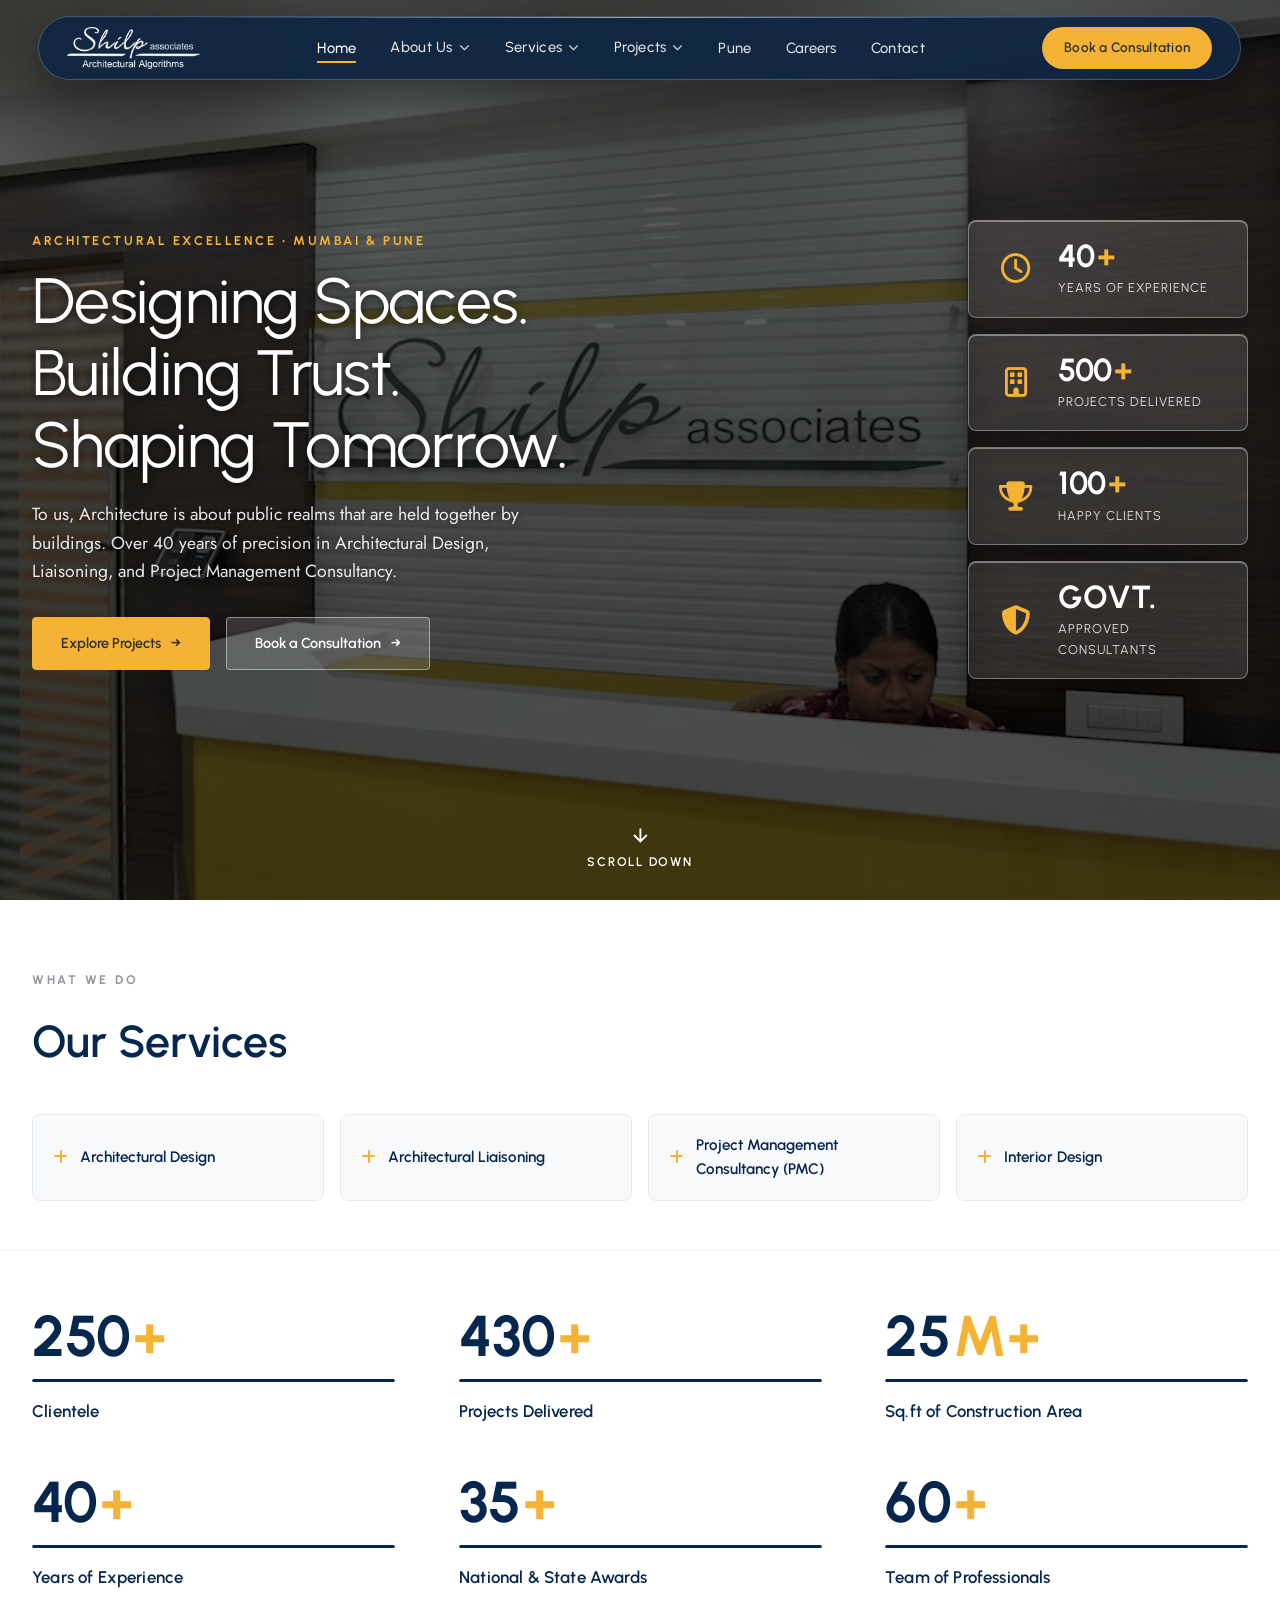
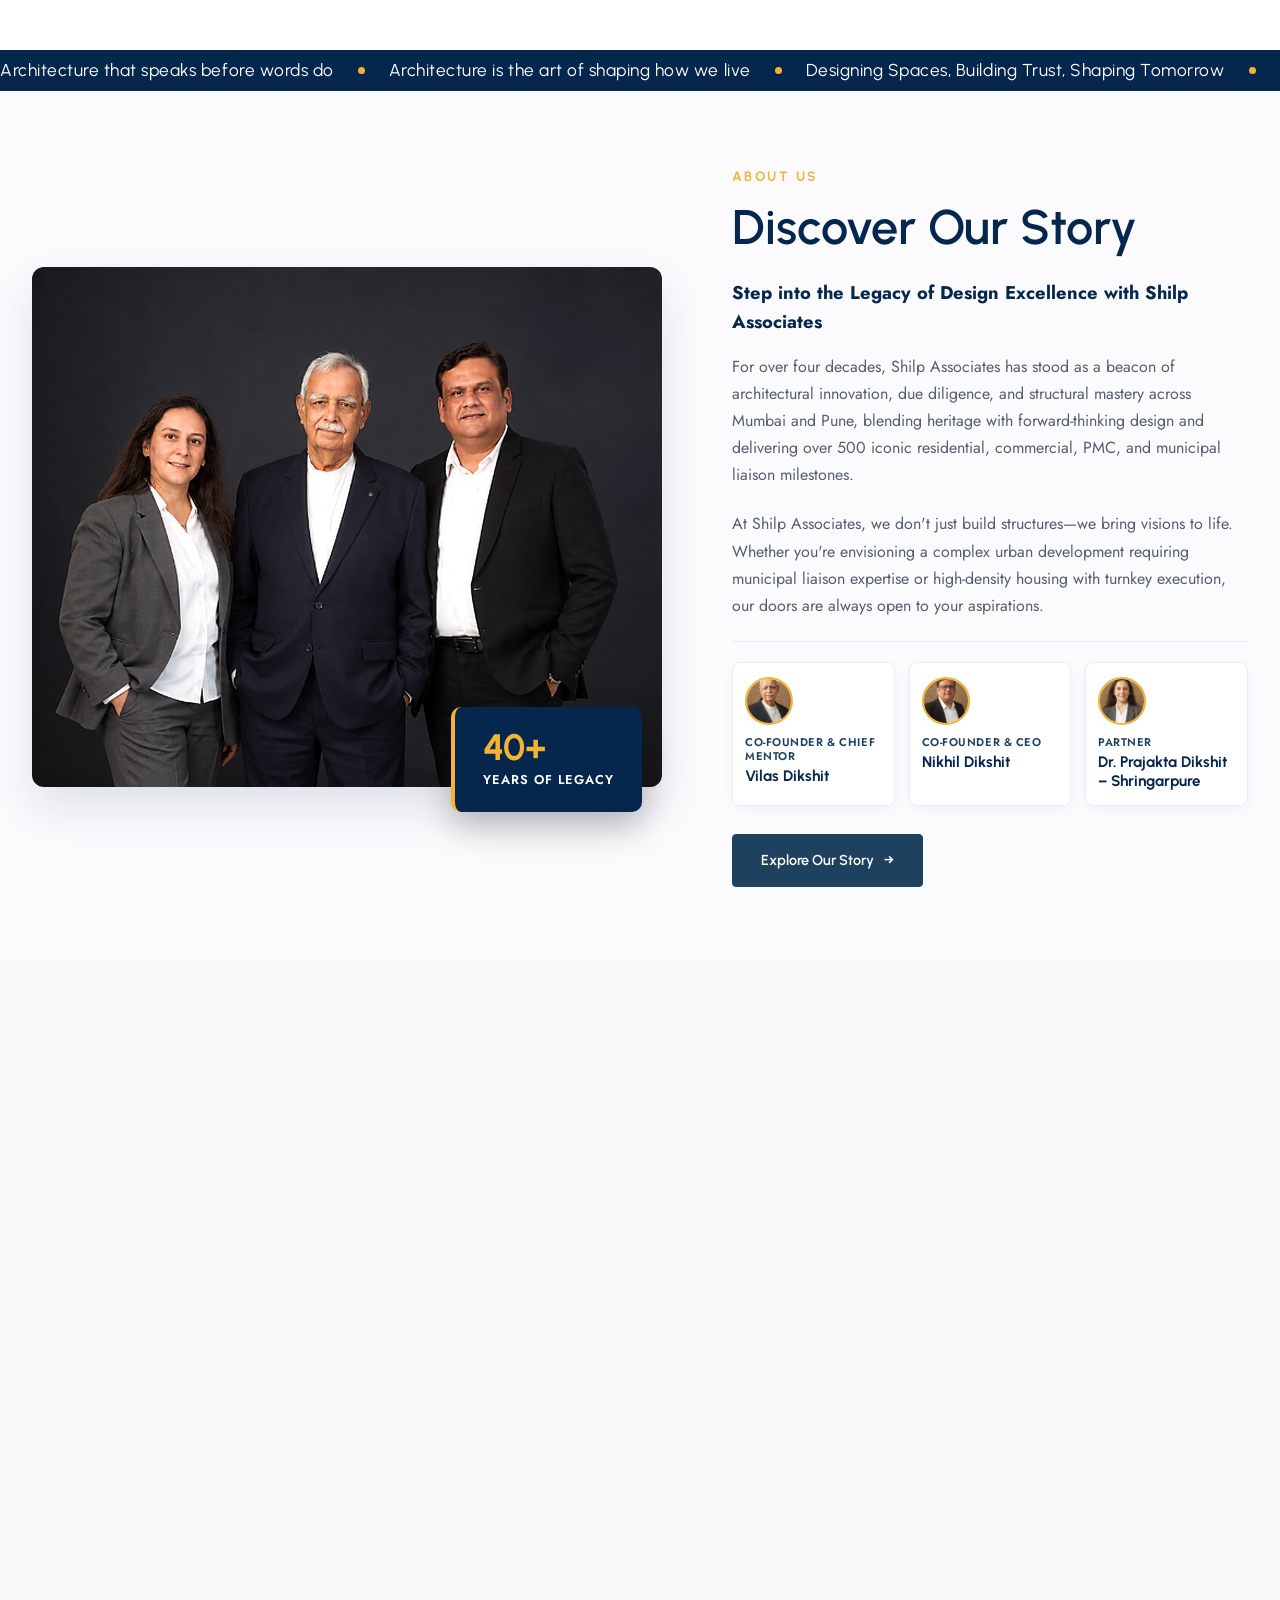
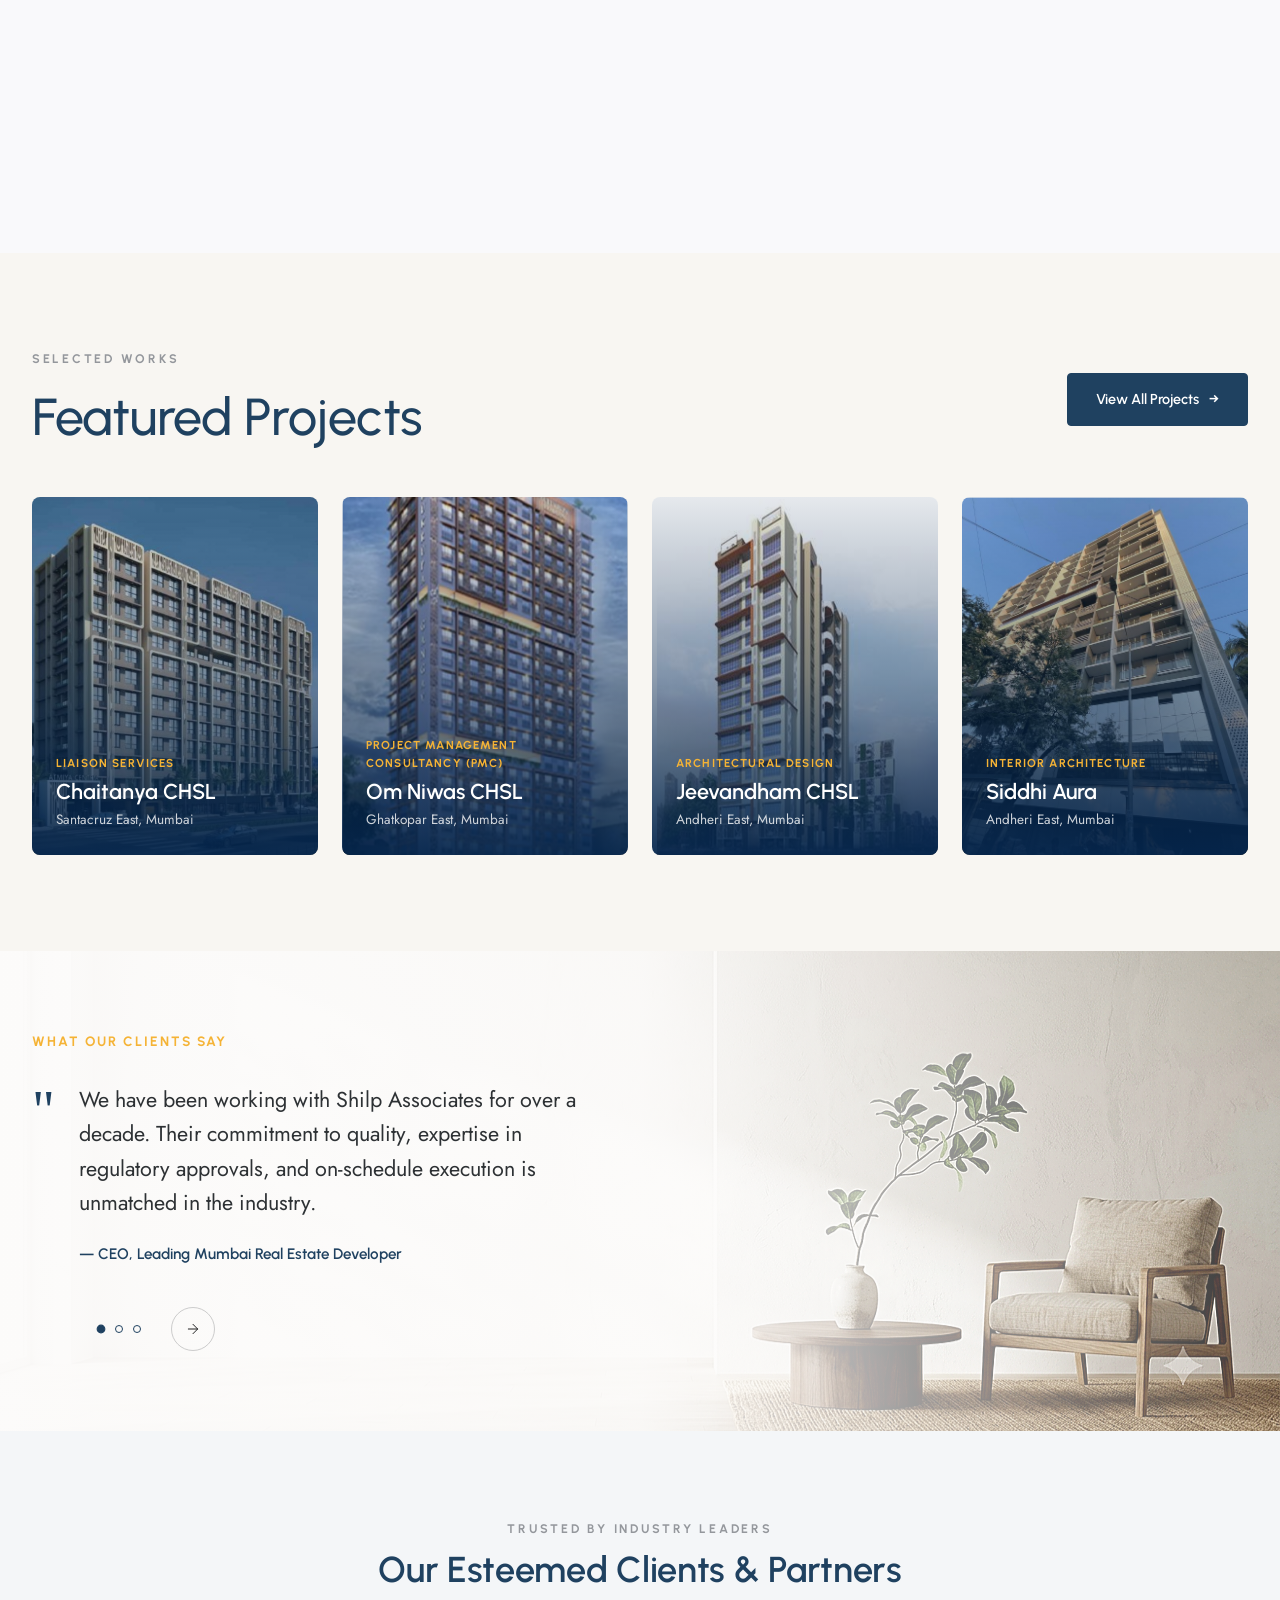
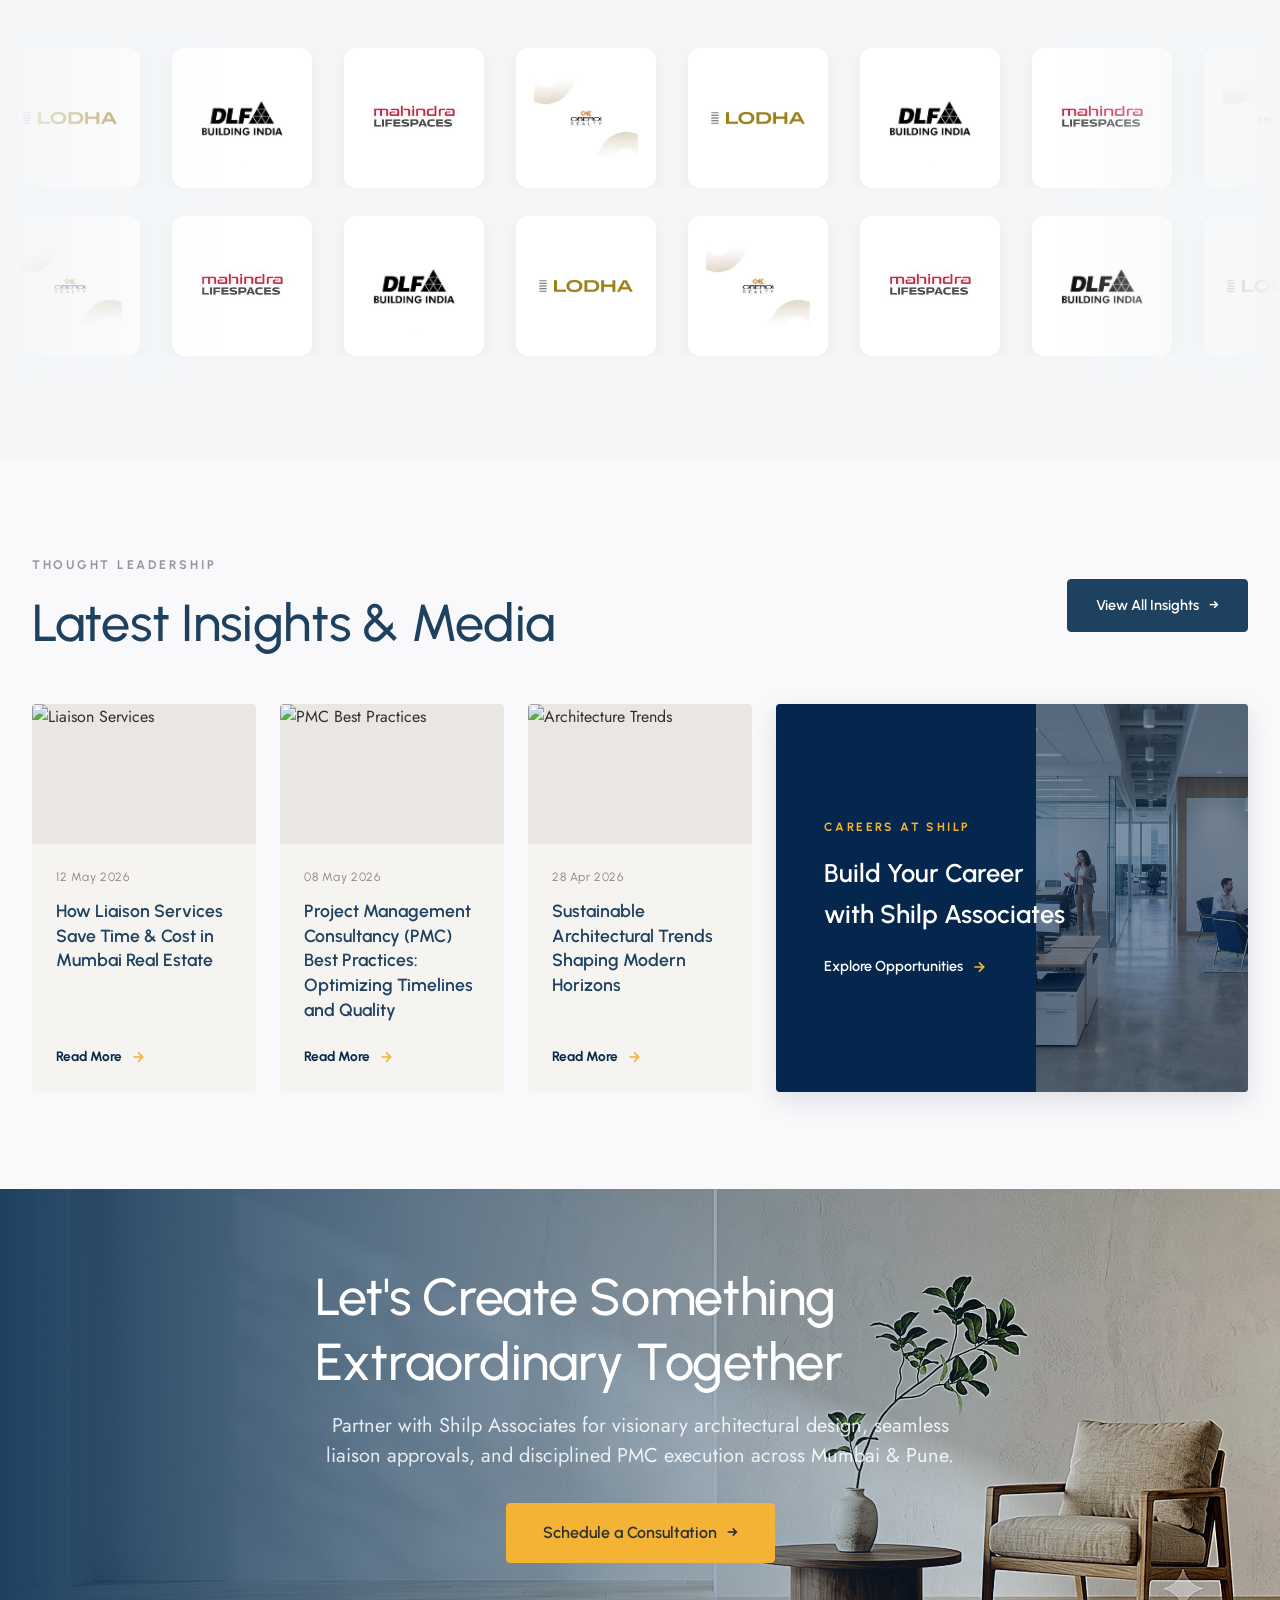
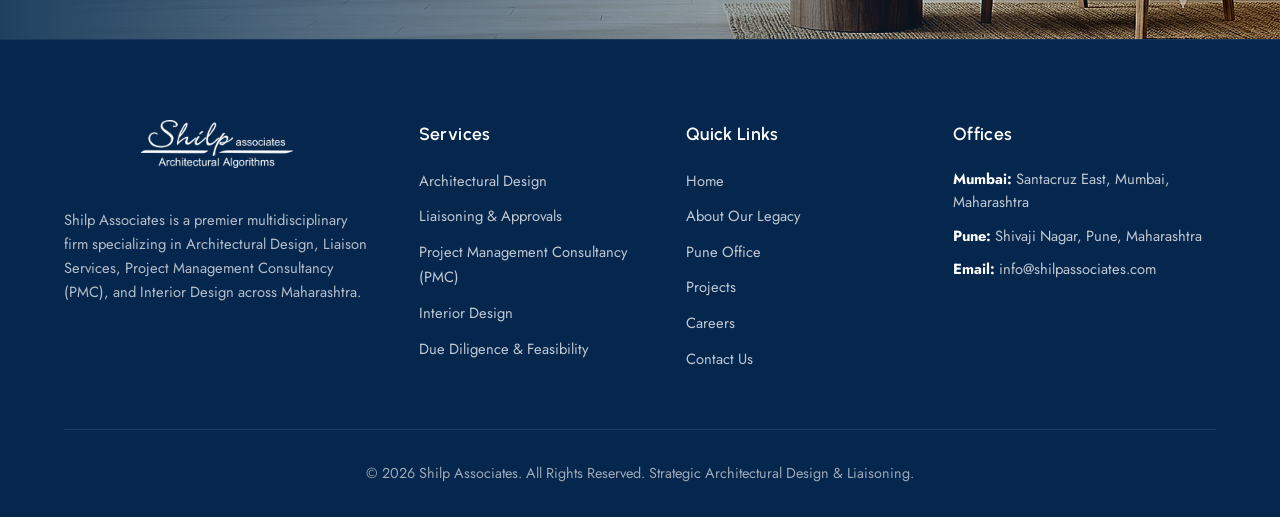
==== index.html @ 202c746b "fix: replace mismatched hero video poster with exact first-frame poster and optimize video to 3.9MB " ====
<!doctype html>
<html lang="en-US">
<head>
<meta charset="UTF-8">
<meta name="viewport" content="width=device-width, initial-scale=1, maximum-scale=5, viewport-fit=cover">
<title>Shilp Associates | Strategic Architectural Design, Liaisoning, PMC & Interior Design</title>
<meta name="description" content="Explore innovative architectural solutions at Shilp Associates. 40+ Years of Excellence in Architectural Design, Liaisoning, Project Management (PMC), and Interior Design across Mumbai & Pune.">
<link rel="preconnect" href="https://fonts.googleapis.com">
<link rel="preconnect" href="https://fonts.gstatic.com" crossorigin>
<link rel="stylesheet" href="https://fonts.googleapis.com/css2?family=Urbanist:ital,wght@0,300;0,400;0,500;0,600;0,700;0,800;1,400;1,600&family=Jost:ital,wght@0,300;0,400;0,500;0,600;0,700;1,400&family=Alex+Brush&family=Cormorant+Garamond:ital,wght@0,400;0,500;0,600;0,700;1,400;1,600&display=swap">
<link rel="stylesheet" href="https://cdnjs.cloudflare.com/ajax/libs/font-awesome/6.4.0/css/all.min.css">
<link rel="stylesheet" href="assets/styles.css">
<link rel="preload" as="image" href="assets/hero-video-poster.jpg" fetchpriority="high">
<link rel="preload" as="video" href="assets/hero-bg.mp4" type="video/mp4">
</head>
<body>

<!-- ============================== HEADER (DAISARIA STYLE) ============================== -->
<header class="site-header" id="masthead">
  <div class="wrap">
    <a href="index.html" class="site-logo" aria-label="Shilp Associates Home">
      <img src="assets/logo-shilp.png" alt="Shilp Associates">
    </a>
    <nav class="main-nav" aria-label="Main Navigation">
      <ul class="nav-list">
        <li><a href="index.html" class="active">Home</a></li>
        <li class="has-dropdown">
          <div class="nav-item-link-wrap">
            <a href="about.html" class="">About Us</a>
            <button class="dropdown-trigger-btn" aria-label="Toggle About Submenu"><i class="fa-solid fa-chevron-down nav-dropdown-icon"></i></button>
          </div>
          <ul class="dropdown-menu">
            <li><a href="about.html">Our 40+ Yr Legacy</a></li>
            <li><a href="about.html#team">Leadership &amp; Team</a></li>
            <li><a href="pune.html">Pune Regional Office</a></li>
          </ul>
        </li>
        <li class="has-dropdown">
          <div class="nav-item-link-wrap">
            <a href="architectural-design.html" class="">Services</a>
            <button class="dropdown-trigger-btn" aria-label="Toggle Services Submenu"><i class="fa-solid fa-chevron-down nav-dropdown-icon"></i></button>
          </div>
          <ul class="dropdown-menu">
            <li><a href="architectural-design.html">Architectural Design</a></li>
            <li><a href="liaison.html">Liaison Services</a></li>
            <li><a href="pmc.html">Project Management Consultancy (PMC)</a></li>
            <li><a href="interior-design.html">Interior Design</a></li>
          </ul>
        </li>
        <li class="has-dropdown">
          <div class="nav-item-link-wrap">
            <a href="portfolio.html" class="">Projects</a>
            <button class="dropdown-trigger-btn" aria-label="Toggle Projects Submenu"><i class="fa-solid fa-chevron-down nav-dropdown-icon"></i></button>
          </div>
          <ul class="dropdown-menu">
            <li><a href="portfolio.html">All Projects</a></li>
            <li><a href="portfolio.html?filter=architectural">Architectural Projects</a></li>
            <li><a href="portfolio.html?filter=liaison">Liaison Approvals</a></li>
            <li><a href="portfolio.html?filter=interior">Interior Projects</a></li>
            <li><a href="portfolio.html?filter=pmc">Project Management (PMC) Redevelopment</a></li>
            <li><a href="portfolio.html?filter=mhada">MHADA (Housing Authority) Projects</a></li>
          </ul>
        </li>
        <li><a href="pune.html" class="">Pune</a></li>
        <li><a href="careers.html" class="">Careers</a></li>
        <li><a href="contact.html" class="">Contact</a></li>
      </ul>
    </nav>
    <div class="header-right-actions">
      <a href="contact.html" class="header-cta">Book a Consultation</a>
      <button class="nav-toggle" aria-label="Toggle Navigation"><span></span><span></span><span></span></button>
    </div>
  </div>
</header>

<!-- ============================== HERO (ARCHITECTURAL STATEMENTS) ============================== -->
<section class="hero" id="hero">
  <!-- Autoplay Video Background -->
  <div class="hero-video-bg">
    <video autoplay loop muted playsinline preload="auto" poster="assets/hero-video-poster.jpg" id="heroVideo" class="hero-video-element">
      <source src="assets/hero-bg.mp4" type="video/mp4">
      Your browser does not support the video tag.
    </video>
    <div class="hero-video-overlay"></div>
  </div>

  <div class="wrap hero-wrap-content">
    <div class="hero-copy reveal">
      <div class="hero-subtag">ARCHITECTURAL EXCELLENCE • MUMBAI &amp; PUNE</div>
      <h1 class="h1 hero-main-title">
        Designing Spaces.<br>
        Building Trust.<br>
        Shaping Tomorrow.
      </h1>
      <p class="body-text hero-body-desc">
        To us, Architecture is about public realms that are held together by buildings. Over 40 years of precision in Architectural Design, Liaisoning, and Project Management Consultancy.
      </p>
      <div class="button-con">
        <a href="#projects" class="btn btn-primary">Explore Projects <span class="btn-arrow">→</span></a>
        <a href="contact.html" class="btn btn-secondary">Book a Consultation <span class="btn-arrow">→</span></a>
      </div>
    </div>

    <!-- Floating Glass Badges -->
    <div class="metrics-container reveal">
      <div class="metric-card">
        <div class="icon-wrapper"><i class="fa-regular fa-clock"></i></div>
        <div class="text-wrapper">
          <h3 class="counter-number" data-target="40">0</h3>
          <p class="counter-label">Years of Experience</p>
        </div>
      </div>
      <div class="metric-card">
        <div class="icon-wrapper"><i class="fa-regular fa-building"></i></div>
        <div class="text-wrapper">
          <h3 class="counter-number" data-target="500">0</h3>
          <p class="counter-label">Projects Delivered</p>
        </div>
      </div>
      <div class="metric-card">
        <div class="icon-wrapper"><i class="fa-solid fa-trophy"></i></div>
        <div class="text-wrapper">
          <h3 class="counter-number" data-target="100">0</h3>
          <p class="counter-label">Happy Clients</p>
        </div>
      </div>
      <div class="metric-card">
        <div class="icon-wrapper"><i class="fa-solid fa-shield-halved"></i></div>
        <div class="text-wrapper">
          <span class="static-prefix">GOVT.</span>
          <p class="counter-label">Approved Consultants</p>
        </div>
      </div>
    </div>
  </div>

  <!-- Scroll Down Button -->
  <a href="#services" class="bdt-scroll-down-btn" aria-label="Scroll to Services">
    <svg class="bdt-scroll-down-icon" viewBox="0 0 24 24" fill="none" stroke="currentColor" stroke-width="2">
      <path d="M12 5v14M19 12l-7 7-7-7"/>
    </svg>
    <span>Scroll Down</span>
  </a>
</section>

<!-- ============================== SERVICES QUICK STRIP (DAISARIA STYLE) ============================== -->
<section class="services-quick-strip" id="services">
  <div class="wrap">
    <div class="services-strip-header reveal">
      <div>
        <span class="section-tag-gold">WHAT WE DO</span>
        <h2 class="services-strip-title">Our Services</h2>
      </div>
    </div>
    <div class="services-quick-grid reveal-up">
      <a href="architectural-design.html" class="service-quick-item">
        <span class="plus-icon"><i class="fa-solid fa-plus"></i></span>
        <span class="service-name">Architectural Design</span>
      </a>
      <a href="liaison.html" class="service-quick-item">
        <span class="plus-icon"><i class="fa-solid fa-plus"></i></span>
        <span class="service-name">Architectural Liaisoning</span>
      </a>
      <a href="pmc.html" class="service-quick-item">
        <span class="plus-icon"><i class="fa-solid fa-plus"></i></span>
        <span class="service-name">Project Management Consultancy (PMC)</span>
      </a>
      <a href="interior-design.html" class="service-quick-item">
        <span class="plus-icon"><i class="fa-solid fa-plus"></i></span>
        <span class="service-name">Interior Design</span>
      </a>
    </div>
  </div>
</section>

<!-- ============================== 6-COUNTER STATISTICS GRID (DAISARIA STYLE) ============================== -->
<section class="stats-section-daisaria">
  <div class="wrap">
    <div class="stats-grid-6">
      <div class="stat-box-daisaria reveal">
        <div class="stat-box-num"><span class="counter-number" data-target="250">0</span><span class="plus">+</span></div>
        <div class="stat-box-line"></div>
        <div class="stat-box-label">Clientele</div>
      </div>
      <div class="stat-box-daisaria reveal">
        <div class="stat-box-num"><span class="counter-number" data-target="500">0</span><span class="plus">+</span></div>
        <div class="stat-box-line"></div>
        <div class="stat-box-label">Projects Delivered</div>
      </div>
      <div class="stat-box-daisaria reveal">
        <div class="stat-box-num"><span class="counter-number" data-target="25">0</span><span class="plus">M+</span></div>
        <div class="stat-box-line"></div>
        <div class="stat-box-label">Sq.ft of Construction Area</div>
      </div>
      <div class="stat-box-daisaria reveal">
        <div class="stat-box-num"><span class="counter-number" data-target="40">0</span><span class="plus">+</span></div>
        <div class="stat-box-line"></div>
        <div class="stat-box-label">Years of Experience</div>
      </div>
      <div class="stat-box-daisaria reveal">
        <div class="stat-box-num"><span class="counter-number" data-target="35">0</span><span class="plus">+</span></div>
        <div class="stat-box-line"></div>
        <div class="stat-box-label">National &amp; State Awards</div>
      </div>
      <div class="stat-box-daisaria reveal">
        <div class="stat-box-num"><span class="counter-number" data-target="60">0</span><span class="plus">+</span></div>
        <div class="stat-box-line"></div>
        <div class="stat-box-label">Team of Professionals</div>
      </div>
    </div>
  </div>
</section>

<!-- ============================== INFINITE ARCHITECTURAL MARQUEE TICKER ============================== -->
<div class="marquee-strip-daisaria">
  <div class="marquee-track-daisaria">
    <div class="marquee-item-daisaria">
      <span>Architecture that speaks before words do</span>
      <span class="marquee-dot"></span>
      <span>Architecture is the art of shaping how we live</span>
      <span class="marquee-dot"></span>
      <span>Designing Spaces, Building Trust, Shaping Tomorrow</span>
      <span class="marquee-dot"></span>
      <span>40+ Years of Mumbai &amp; Pune Skyline Leadership</span>
      <span class="marquee-dot"></span>
    </div>
    <!-- Duplicate for seamless 100% infinite loop -->
    <div class="marquee-item-daisaria">
      <span>Architecture that speaks before words do</span>
      <span class="marquee-dot"></span>
      <span>Architecture is the art of shaping how we live</span>
      <span class="marquee-dot"></span>
      <span>Designing Spaces, Building Trust, Shaping Tomorrow</span>
      <span class="marquee-dot"></span>
      <span>40+ Years of Mumbai &amp; Pune Skyline Leadership</span>
      <span class="marquee-dot"></span>
    </div>
  </div>
</div>

<!-- ============================== DISCOVER OUR STORY (ABOUT US) ============================== -->
<section class="story-daisaria-section" id="about">
  <div class="wrap">
    <div class="story-daisaria-grid">
      <!-- Left: Stacked Architectural Image -->
      <div class="story-images-stack reveal-left">
        <img src="assets/leadership-portrait.png?v=2" alt="Shilp Associates Leadership — Founders and Partners" class="story-main-img" width="1160" height="1152">
        <div class="story-badge-floating">
          <div class="story-badge-years">40+</div>
          <div class="story-badge-text">Years of Legacy</div>
        </div>
      </div>

      <!-- Right: Story Narrative -->
      <div class="story-content-side reveal-right">
        <span class="story-tag-top">ABOUT US</span>
        <h2 class="story-title-main">Discover Our Story</h2>
        <p class="story-lead-p">
          <strong>Step into the Legacy of Design Excellence with Shilp Associates</strong>
        </p>
        <p class="story-body-p">
          For over four decades, Shilp Associates has stood as a beacon of architectural innovation, due diligence, and structural mastery across Mumbai and Pune, blending heritage with forward-thinking design and delivering over 500 iconic residential, commercial, PMC, and municipal liaison milestones.
        </p>
        <p class="story-body-p">
          At Shilp Associates, we don't just build structures—we bring visions to life. Whether you're envisioning a complex urban development requiring municipal liaison expertise or high-density housing with turnkey execution, our doors are always open to your aspirations.
        </p>
        
        <!-- Leadership Team Preview -->
        <div class="story-leaders-row">
          <a href="about.html#founders" class="story-leader-pill" title="Learn more about Vilas Dikshit">
            <img src="assets/founder-vilas.png" alt="Vilas Dikshit" class="story-leader-thumb" width="48" height="48">
            <div class="story-leader-info">
              <span class="story-leader-role">Co-founder &amp; Chief Mentor</span>
              <h4 class="story-leader-name">Vilas Dikshit</h4>
            </div>
          </a>
          <a href="about.html#founders" class="story-leader-pill" title="Learn more about Nikhil Dikshit">
            <img src="assets/founder-nikhil.png" alt="Nikhil Dikshit" class="story-leader-thumb" width="48" height="48">
            <div class="story-leader-info">
              <span class="story-leader-role">Co-founder &amp; CEO</span>
              <h4 class="story-leader-name">Nikhil Dikshit</h4>
            </div>
          </a>
          <a href="about.html#founders" class="story-leader-pill" title="Learn more about Dr. Prajakta Dikshit – Shringarpure">
            <img src="assets/founder-prajakta.png" alt="Dr. Prajakta Dikshit – Shringarpure" class="story-leader-thumb" width="48" height="48">
            <div class="story-leader-info">
              <span class="story-leader-role">Partner</span>
              <h4 class="story-leader-name">Dr. Prajakta Dikshit – Shringarpure</h4>
            </div>
          </a>
        </div>

        <div>
          <a href="about.html" class="btn btn-primary btn-blue">Explore Our Story <span class="btn-arrow">→</span></a>
        </div>
      </div>
    </div>
  </div>
</section>

<!-- ============================== EXPERTISE DETAILED CARDS ============================== -->
<section class="expertise-section">
  <div class="wrap">
    <header class="section-header reveal">
      <span class="section-subtitle">What We Do</span>
      <h2 class="section-title">Our Core Competencies</h2>
    </header>
    <div class="expertise-grid">

      <article class="expertise-card reveal" id="liaison">
        <div class="card-image-wrapper"><img class="card-image" src="assets/expertise-liaison.jpg" alt="Liaison Services"></div>
        <div class="card-icon-container"><i class="fa-solid fa-file-signature"></i></div>
        <div class="card-body">
          <h3 class="card-title">Liaison Services</h3>
          <ul class="card-features">
            <li>Seamless BMC (Brihanmumbai Municipal Corporation) &amp; PMC (Pune Municipal Corporation) approvals.</li>
            <li>Due diligence &amp; regulatory clearances.</li>
            <li>Fast-track municipal compliance.</li>
          </ul>
          <a href="liaison.html" class="card-link">Explore <span class="btn-arrow">→</span></a>
        </div>
      </article>

      <article class="expertise-card reveal" id="pmc">
        <div class="card-image-wrapper"><img class="card-image" src="assets/expertise-pmc.jpeg" alt="PMC Construction site"></div>
        <div class="card-icon-container"><i class="fa-solid fa-clipboard-check"></i></div>
        <div class="card-body">
          <h3 class="card-title">Project Management Consultancy (PMC)</h3>
          <ul class="card-features">
            <li>End-to-end site supervision.</li>
            <li>Strict cost control &amp; budgeting.</li>
            <li>On-schedule quality delivery.</li>
          </ul>
          <a href="pmc.html" class="card-link">Explore <span class="btn-arrow">→</span></a>
        </div>
      </article>

      <article class="expertise-card reveal" id="architectural-design">
        <div class="card-image-wrapper"><img class="card-image" src="assets/expertise-architectural.jpg" alt="Modern Architecture Structural Design"></div>
        <div class="card-icon-container"><i class="fa-solid fa-compass-drafting"></i></div>
        <div class="card-body">
          <h3 class="card-title">Architectural Design</h3>
          <ul class="card-features">
            <li>Conceptual planning &amp; blueprints.</li>
            <li>Functional urban space optimization.</li>
            <li>Contemporary facade &amp; massing.</li>
          </ul>
          <a href="architectural-design.html" class="card-link">Explore <span class="btn-arrow">→</span></a>
        </div>
      </article>

      <article class="expertise-card reveal" id="interior-design">
        <div class="card-image-wrapper"><img class="card-image" src="assets/expertise-interior.png" alt="Luxury Minimalist Living Room Interior"></div>
        <div class="card-icon-container"><i class="fa-solid fa-couch"></i></div>
        <div class="card-body">
          <h3 class="card-title">Interior Design</h3>
          <ul class="card-features">
            <li>Bespoke luxury residential interiors.</li>
            <li>Modern commercial workspace layouts.</li>
            <li>Turnkey material &amp; lighting curated.</li>
          </ul>
          <a href="interior-design.html" class="card-link">Explore <span class="btn-arrow">→</span></a>
        </div>
      </article>

    </div>
  </div>
</section>

<!-- ============================== FEATURED PROJECTS (DAISARIA HOVER SHOWCASE) ============================== -->
<section class="featured-projects-section" id="projects">
  <div class="wrap">
    <div class="section-flex-header reveal">
      <div>
        <span class="section-tag-gold">SELECTED WORKS</span>
        <h2 class="h2">Featured Projects</h2>
      </div>
      <a href="portfolio.html" class="btn btn-primary btn-blue">View All Projects <span class="btn-arrow">→</span></a>
    </div>
    
    <div class="projects-grid-daisaria reveal-up">

      <div class="building-box lightbox-trigger" data-lightbox="assets/project-chaitanya-chsl.png">
        <img class="building-img" src="assets/project-chaitanya-chsl.png" alt="Chaitanya CHSL">
        <div class="building-overlay">
          <span class="building-tag">Liaison Services</span>
          <h3 class="building-title">Chaitanya CHSL</h3>
          <p class="building-location">Santacruz East, Mumbai</p>
        </div>
      </div>

      <div class="building-box lightbox-trigger" data-lightbox="assets/project-om-niwas-chsl.png">
        <img class="building-img" src="assets/project-om-niwas-chsl.png" alt="Om Niwas CHSL">
        <div class="building-overlay">
          <span class="building-tag">Project Management Consultancy (PMC)</span>
          <h3 class="building-title">Om Niwas CHSL</h3>
          <p class="building-location">Ghatkopar East, Mumbai</p>
        </div>
      </div>

      <div class="building-box lightbox-trigger" data-lightbox="assets/project-jeevandham-chsl.png">
        <img class="building-img" src="assets/project-jeevandham-chsl.png" alt="Jeevandham CHSL">
        <div class="building-overlay">
          <span class="building-tag">Architectural Design</span>
          <h3 class="building-title">Jeevandham CHSL</h3>
          <p class="building-location">Andheri East, Mumbai</p>
        </div>
      </div>

      <div class="building-box lightbox-trigger" data-lightbox="assets/project-siddhi-aura.png">
        <img class="building-img" src="assets/project-siddhi-aura.png" alt="Siddhi Aura">
        <div class="building-overlay">
          <span class="building-tag">Interior Architecture</span>
          <h3 class="building-title">Siddhi Aura</h3>
          <p class="building-location">Andheri East, Mumbai</p>
        </div>
      </div>

    </div>
  </div>
</section>

<!-- Lightbox Modal -->
<div class="site-lightbox" id="siteLightbox">
  <div class="lightbox-content">
    <button class="lightbox-close" id="lightboxClose" aria-label="Close Lightbox">&times;</button>
    <img class="lightbox-img" id="lightboxImg" src="" alt="Project Expanded View">
  </div>
</div>

<!-- ============================== TESTIMONIALS (CLIENTELE REPUTATION) ============================== -->
<section class="arch-tstm-section-wrapper">
  <div class="arch-tstm-main-container">
    <div class="arch-tstm-section-title">What Our Clients Say</div>
    <div class="arch-tstm-slider-view" id="tstmView">
      <div class="arch-tstm-slider-track" id="tstmTrack">
        <div class="arch-tstm-slide-item">
          <div class="arch-tstm-quote-icon">"</div>
          <div>
            <p class="arch-tstm-text">We have been working with Shilp Associates for over a decade. Their commitment to quality, expertise in regulatory approvals, and on-schedule execution is unmatched in the industry.</p>
            <span class="arch-tstm-author">— CEO, Leading Mumbai Real Estate Developer</span>
          </div>
        </div>
        <div class="arch-tstm-slide-item">
          <div class="arch-tstm-quote-icon">"</div>
          <div>
            <p class="arch-tstm-text">Their architectural designs balance structural efficiency with modern aesthetic appeal effortlessly. A trusted partner across all our high-rise ventures.</p>
            <span class="arch-tstm-author">— Managing Director, Nexa Corp</span>
          </div>
        </div>
        <div class="arch-tstm-slide-item">
          <div class="arch-tstm-quote-icon">"</div>
          <div>
            <p class="arch-tstm-text">Exceptional handling of complex municipal clearances, due diligence, and PMC site management. Exceeded every benchmark.</p>
            <span class="arch-tstm-author">— Operations Head, Apex Infrastructure</span>
          </div>
        </div>
      </div>
    </div>
    <div class="arch-tstm-controls-group">
      <div class="arch-tstm-dots-nav" id="tstmDots"></div>
      <button class="arch-tstm-arrow-btn" id="tstmNext" aria-label="Next slide">
        <svg viewBox="0 0 24 24"><path d="M5 12h14M12 5l7 7-7 7" stroke-linecap="round" stroke-linejoin="round"/></svg>
      </button>
    </div>
  </div>
</section>

<!-- ============================== CLIENTS MARQUEE ============================== -->
<section class="clients-section reveal-up">
  <div class="wrap">
    <span class="section-tag-gold" style="text-align: center; display: block; margin-bottom: 8px;">TRUSTED BY INDUSTRY LEADERS</span>
    <h2 class="h2" style="text-align: center; margin-bottom: 40px;">Our Esteemed Clients &amp; Partners</h2>
  </div>
  <div class="logo-marquee-container">
    <!-- Row 1: Leftward Infinite Scroll -->
    <div class="logo-marquee-row">
      <div class="marquee-track marquee-track-left">
        <div class="marquee-card-box"><img src="assets/client-lodha.png" alt="Lodha Group"></div>
        <div class="marquee-card-box"><img src="assets/client-logo2.jpg" alt="Oberoi Realty"></div>
        <div class="marquee-card-box"><img src="assets/client-mahindra.jpg" alt="Mahindra Lifespaces"></div>
        <div class="marquee-card-box"><img src="assets/client-logo4.jpg" alt="DLF Building India"></div>
        <div class="marquee-card-box"><img src="assets/client-lodha.png" alt="Lodha Group"></div>
        <div class="marquee-card-box"><img src="assets/client-logo2.jpg" alt="Oberoi Realty"></div>
        <div class="marquee-card-box"><img src="assets/client-mahindra.jpg" alt="Mahindra Lifespaces"></div>
        <div class="marquee-card-box"><img src="assets/client-logo4.jpg" alt="DLF Building India"></div>
        <!-- Duplicate set for seamless loop -->
        <div class="marquee-card-box"><img src="assets/client-lodha.png" alt="Lodha Group"></div>
        <div class="marquee-card-box"><img src="assets/client-logo2.jpg" alt="Oberoi Realty"></div>
        <div class="marquee-card-box"><img src="assets/client-mahindra.jpg" alt="Mahindra Lifespaces"></div>
        <div class="marquee-card-box"><img src="assets/client-logo4.jpg" alt="DLF Building India"></div>
        <div class="marquee-card-box"><img src="assets/client-lodha.png" alt="Lodha Group"></div>
        <div class="marquee-card-box"><img src="assets/client-logo2.jpg" alt="Oberoi Realty"></div>
        <div class="marquee-card-box"><img src="assets/client-mahindra.jpg" alt="Mahindra Lifespaces"></div>
        <div class="marquee-card-box"><img src="assets/client-logo4.jpg" alt="DLF Building India"></div>
      </div>
    </div>
    <!-- Row 2: Rightward Infinite Scroll -->
    <div class="logo-marquee-row">
      <div class="marquee-track marquee-track-right">
        <div class="marquee-card-box"><img src="assets/client-logo4.jpg" alt="DLF Building India"></div>
        <div class="marquee-card-box"><img src="assets/client-mahindra.jpg" alt="Mahindra Lifespaces"></div>
        <div class="marquee-card-box"><img src="assets/client-logo2.jpg" alt="Oberoi Realty"></div>
        <div class="marquee-card-box"><img src="assets/client-lodha.png" alt="Lodha Group"></div>
        <div class="marquee-card-box"><img src="assets/client-logo4.jpg" alt="DLF Building India"></div>
        <div class="marquee-card-box"><img src="assets/client-mahindra.jpg" alt="Mahindra Lifespaces"></div>
        <div class="marquee-card-box"><img src="assets/client-logo2.jpg" alt="Oberoi Realty"></div>
        <div class="marquee-card-box"><img src="assets/client-lodha.png" alt="Lodha Group"></div>
        <!-- Duplicate set for seamless loop -->
        <div class="marquee-card-box"><img src="assets/client-logo4.jpg" alt="DLF Building India"></div>
        <div class="marquee-card-box"><img src="assets/client-mahindra.jpg" alt="Mahindra Lifespaces"></div>
        <div class="marquee-card-box"><img src="assets/client-logo2.jpg" alt="Oberoi Realty"></div>
        <div class="marquee-card-box"><img src="assets/client-lodha.png" alt="Lodha Group"></div>
        <div class="marquee-card-box"><img src="assets/client-logo4.jpg" alt="DLF Building India"></div>
        <div class="marquee-card-box"><img src="assets/client-mahindra.jpg" alt="Mahindra Lifespaces"></div>
        <div class="marquee-card-box"><img src="assets/client-logo2.jpg" alt="Oberoi Realty"></div>
        <div class="marquee-card-box"><img src="assets/client-lodha.png" alt="Lodha Group"></div>
      </div>
    </div>
  </div>
</section>

<!-- ============================== LATEST INSIGHTS & MEDIA ============================== -->
<section class="insights-section" id="insights">
  <div class="wrap">
    <div class="section-flex-header reveal">
      <div>
        <span class="section-tag-gold">THOUGHT LEADERSHIP</span>
        <h2 class="h2">Latest Insights &amp; Media</h2>
      </div>
      <a href="#" class="btn btn-primary btn-blue">View All Insights <span class="btn-arrow">→</span></a>
    </div>
    <div class="arch-ins-main-grid">
      <a href="#" class="arch-ins-card reveal">
        <div class="arch-ins-img-box"><img src="https://images.unsplash.com/photo-1600210492486-724fe5c67fb0?auto=format&fit=crop&w=500&q=80" alt="Liaison Services"></div>
        <div class="arch-ins-content">
          <div class="arch-ins-date">12 May 2026</div>
          <h3 class="arch-ins-title">How Liaison Services Save Time &amp; Cost in Mumbai Real Estate</h3>
          <div class="arch-ins-link">Read More <svg viewBox="0 0 24 24"><path d="M5 12h14M12 5l7 7-7 7"/></svg></div>
        </div>
      </a>
      <a href="#" class="arch-ins-card reveal">
        <div class="arch-ins-img-box"><img src="https://images.unsplash.com/photo-1545324418-cc1a3fa10c00?auto=format&fit=crop&w=500&q=80" alt="PMC Best Practices"></div>
        <div class="arch-ins-content">
          <div class="arch-ins-date">08 May 2026</div>
          <h3 class="arch-ins-title">Project Management Consultancy (PMC) Best Practices: Optimizing Timelines and Quality</h3>
          <div class="arch-ins-link">Read More <svg viewBox="0 0 24 24"><path d="M5 12h14M12 5l7 7-7 7"/></svg></div>
        </div>
      </a>
      <a href="#" class="arch-ins-card reveal">
        <div class="arch-ins-img-box"><img src="https://images.unsplash.com/photo-1618221195710-dd6b41faaea6?auto=format&fit=crop&w=500&q=80" alt="Architecture Trends"></div>
        <div class="arch-ins-content">
          <div class="arch-ins-date">28 Apr 2026</div>
          <h3 class="arch-ins-title">Sustainable Architectural Trends Shaping Modern Horizons</h3>
          <div class="arch-ins-link">Read More <svg viewBox="0 0 24 24"><path d="M5 12h14M12 5l7 7-7 7"/></svg></div>
        </div>
      </a>
      <a href="careers.html" class="arch-ins-career-banner reveal">
        <div class="arch-ins-career-text-side">
          <div class="arch-ins-career-tag">CAREERS AT SHILP</div>
          <h2 class="arch-ins-career-title">Build Your Career with Shilp Associates</h2>
          <div class="arch-ins-career-btn">Explore Opportunities <svg viewBox="0 0 24 24"><path d="M5 12h14M12 5l7 7-7 7"/></svg></div>
        </div>
        <div class="arch-ins-career-img-side"><img src="assets/career-workspace.png" alt="Join Team Workspace"></div>
      </a>
    </div>
  </div>
</section>

<!-- ============================== CTA ============================== -->
<section class="cta-section" id="cta">
  <div class="wrap">
    <h2 class="h2 reveal">Let's Create Something Extraordinary Together</h2>
    <p class="body-text reveal" style="max-width: 650px; margin: 16px auto 32px; color: rgba(255,255,255,0.85); text-align: center;">
      Partner with Shilp Associates for visionary architectural design, seamless liaison approvals, and disciplined PMC execution across Mumbai &amp; Pune.
    </p>
    <div class="button-con reveal" style="justify-content: center;">
      <a href="contact.html" class="btn btn-primary" style="padding: 16px 36px; font-size: 1rem;">Schedule a Consultation <span class="btn-arrow">→</span></a>
    </div>
  </div>
</section>

<!-- ============================== FOOTER (DAISARIA AESTHETIC) ============================== -->
<footer class="site-footer">
  <div class="wrap footer-content-wrap">
    <div class="footer-top-grid">
      <!-- Col 1: Brand -->
      <div class="footer-col-brand">
        <div class="footer-logo"><a href="index.html"><img src="assets/logo-shilp.png" alt="Shilp Associates"></a></div>
        <p class="footer-brand-desc">
          Shilp Associates is a premier multidisciplinary firm specializing in Architectural Design, Liaison Services, Project Management Consultancy (PMC), and Interior Design across Maharashtra.
        </p>
      </div>
      <!-- Col 2: Services -->
      <div class="footer-col-links">
        <h4 class="footer-col-title">Services</h4>
        <ul>
          <li><a href="architectural-design.html">Architectural Design</a></li>
          <li><a href="liaison.html">Liaisoning &amp; Approvals</a></li>
          <li><a href="pmc.html">Project Management Consultancy (PMC)</a></li>
          <li><a href="interior-design.html">Interior Design</a></li>
          <li><a href="liaison.html#due-diligence">Due Diligence &amp; Feasibility</a></li>
        </ul>
      </div>
      <!-- Col 3: Quick Links -->
      <div class="footer-col-links">
        <h4 class="footer-col-title">Quick Links</h4>
        <ul>
          <li><a href="index.html">Home</a></li>
          <li><a href="about.html">About Our Legacy</a></li>
          <li><a href="pune.html">Pune Office</a></li>
          <li><a href="portfolio.html">Projects</a></li>
          <li><a href="careers.html">Careers</a></li>
          <li><a href="contact.html">Contact Us</a></li>
        </ul>
      </div>
      <!-- Col 4: Contact Offices -->
      <div class="footer-col-links">
        <h4 class="footer-col-title">Offices</h4>
        <p class="footer-contact-p"><strong>Mumbai:</strong> Santacruz East, Mumbai, Maharashtra</p>
        <p class="footer-contact-p"><strong>Pune:</strong> Shivaji Nagar, Pune, Maharashtra</p>
        <p class="footer-contact-p"><strong>Email:</strong> info@shilpassociates.com</p>
      </div>
    </div>
    <div class="footer-bottom">
      <p>© 2026 Shilp Associates. All Rights Reserved. Strategic Architectural Design &amp; Liaisoning.</p>
    </div>
  </div>
</footer>

<script src="assets/main.js"></script>
</body>
</html>
---- assets/styles.css ----
@import url('https://fonts.googleapis.com/css2?family=Urbanist:ital,wght@0,300;0,400;0,500;0,600;0,700;0,800;1,400;1,600&family=Jost:ital,wght@0,300;0,400;0,500;0,600;0,700;1,400&family=Alex+Brush&family=Cormorant+Garamond:ital,wght@0,400;0,500;0,600;0,700;1,400;1,600&family=Inter:wght@400;500;600;700&family=Roboto:wght@300;400;500;600;700&display=swap');


/* ==========================================================================
   SHILP ASSOCIATES — DESIGN TOKENS
   ========================================================================== */
:root {
  --Blue: #1F4160;
  --Yellow: #F5B335;
  --Off-White: #F9F9FB;
  --color-navy: #1F4160;
  --color-navy-dark: #05264d;
  --color-gold: #F5B335;
  --color-charcoal: #2D3134;
  --color-white: #FFFFFF;
  --clr-muted: #607289;
  --clr-border: #E2E2E2;
  --clr-bg-alt: #F8F6F2;
  --font-heading: 'Urbanist', 'Inter', sans-serif;
  --font-body: 'Jost', 'Roboto', sans-serif;
  --container-max: 1400px;
  --shadow-sm: 0 4px 15px rgba(0, 0, 0, 0.04);
  --shadow-md: 0 10px 30px rgba(0, 0, 0, 0.06);
  --shadow-lg: 0 20px 45px rgba(0, 0, 0, 0.08);
}

* { box-sizing: border-box; margin: 0; padding: 0; }
html { scroll-behavior: smooth; }
[id] { scroll-margin-top: 110px; }
body {
  font-family: var(--font-body);
  color: var(--color-charcoal);
  line-height: 1.6;
  background: var(--Off-White);
  -webkit-font-smoothing: antialiased;
  overflow-x: hidden;
}
img { max-width: 100%; display: block; }
a { color: inherit; }

/* Headings Typography */
h1, h2, h3, h4, h5, h6 {
  font-family: var(--font-heading);
}

.h1 {
  font-family: var(--font-heading);
  font-weight: 400;
  font-size: clamp(2.5rem, 5vw + 1rem, 4.5rem);
  color: var(--color-white);
  letter-spacing: -0.3px;
  line-height: 1.1em;
}
.h2 {
  font-family: var(--font-heading);
  font-weight: 500;
  font-size: clamp(2rem, 3.5vw + 1rem, 3.25rem);
  color: var(--color-navy);
  letter-spacing: -0.3px;
  line-height: 1.25em;
}
.h2--sub { 
  font-family: var(--font-heading);
  font-size: 2rem; 
  font-weight: 600;
  color: var(--color-navy);
  margin-bottom: 20px; 
}
.body-text {
  max-width: 500px;
  font-family: var(--font-body);
  font-weight: 400;
  font-size: 1.25rem;
  line-height: 1.5em;
  margin-block-start: 1rem;
}
.section-std { padding-block: 96px; }
.wrap { max-width: var(--container-max); margin: 0 auto; padding: 0 32px; }

/* ==========================================================================
   HEADER / NAV
   ========================================================================== */
.site-header {
  position: fixed; top: 16px; left: 0; right: 0; z-index: 1000;
  width: min(92%, 1380px); margin: 0 auto;
  border-radius: 50px;
  background: rgba(31, 65, 96, 0.88);
  backdrop-filter: blur(24px);
  -webkit-backdrop-filter: blur(24px);
  border: 1px solid rgba(255, 255, 255, 0.22);
  box-shadow: 0 15px 40px rgba(0, 0, 0, 0.35);
  transition: transform 0.45s cubic-bezier(0.16, 1, 0.3, 1), opacity 0.45s ease, background 0.35s ease;
  will-change: transform, opacity;
  overflow: visible;
}
.site-header::before {
  content: '';
  position: absolute;
  top: 0; left: 10%; right: 10%; height: 1px;
  background: linear-gradient(90deg, rgba(255, 255, 255, 0) 0%, rgba(255, 255, 255, 0.6) 50%, rgba(255, 255, 255, 0) 100%);
  pointer-events: none;
}
.site-header .wrap {
  display: flex; align-items: center; justify-content: space-between;
  padding-block: 10px;
  padding-inline: 28px;
  transition: all 0.4s cubic-bezier(0.16, 1, 0.3, 1);
}
.site-logo img { height: 44px; width: auto; filter: brightness(0) invert(1); transition: opacity .25s ease; }
.site-logo img:hover { opacity: 0.9; }
.main-nav ul { list-style: none; display: flex; gap: 34px; }
.main-nav a {
  text-decoration: none; color: rgba(255, 255, 255, 0.88);
  font-family: var(--font-heading); font-size: 0.9rem; font-weight: 500;
  letter-spacing: 0.02em;
  position: relative; padding-block: 6px;
  transition: color .25s ease;
}
.main-nav a::after {
  content: ''; position: absolute; left: 0; bottom: 0; width: 0; height: 2px;
  background: var(--color-gold); transition: width .3s ease;
}
.main-nav a:hover, .main-nav a.active { color: #fff; }
.main-nav a:hover::after, .main-nav a.active::after { width: 100%; }
.header-cta {
  display: inline-flex; align-items: center; gap: 8px;
  background: var(--color-gold); color: var(--color-charcoal);
  font-family: var(--font-heading); font-weight: 600; font-size: 0.85rem;
  text-decoration: none; padding: 10px 22px; border-radius: 30px;
  letter-spacing: 0.02em;
  transition: all .3s ease;
}
.header-cta:hover { background: #fff; color: var(--color-navy); transform: translateY(-2px); }
.nav-toggle { display: none; background: none; border: none; cursor: pointer; padding: 6px; }
.nav-toggle span { display: block; width: 22px; height: 2px; background: #fff; margin: 5px 0; }

/* ==========================================================================
   HERO (Autoplay Video Background with Clean Glassmorphic Theme)
   ========================================================================== */
.hero {
  position: relative;
  min-height: 100vh;
  display: flex; align-items: center;
  overflow: hidden;
  background: var(--color-navy-dark);
  padding-block: 80px;
}
.hero-video-bg {
  position: absolute;
  top: 0; left: 0;
  width: 100%; height: 100%;
  z-index: 1;
  overflow: hidden;
}
.hero-video-element {
  width: 100%; height: 100%;
  object-fit: cover;
  position: absolute;
  top: 50%; left: 50%;
  transform: translate(-50%, -50%);
  pointer-events: none;
}
.hero-video-overlay {
  position: absolute;
  top: 0; left: 0;
  width: 100%; height: 100%;
  background: rgba(0, 0, 0, 0.65);
  z-index: 2;
  pointer-events: none;
}
.hero .wrap {
  position: relative;
  z-index: 10;
  display: flex; flex-direction: row; gap: 32px;
  justify-content: space-between; align-items: center; flex-wrap: wrap;
  width: 100%;
}
.hero-copy { max-width: 600px; flex: 1 1 460px; }
.hero-copy .h1 {
  font-family: var(--font-heading);
  font-size: clamp(2.6rem, 5vw, 4.4rem);
  font-weight: 400;
  line-height: 1.12;
  color: #ffffff;
  margin-bottom: 1.25rem;
  letter-spacing: -0.01em;
  text-shadow: 0 2px 10px rgba(0, 0, 0, 0.6);
}
.hero-copy .body-text {
  color: rgba(255, 255, 255, 0.9);
  font-size: 1.1rem;
  line-height: 1.6;
  max-width: 500px;
  margin-block-start: 0;
  text-shadow: 0 1px 6px rgba(0, 0, 0, 0.5);
}
.button-con { display: flex; gap: 16px; margin-block-start: 2rem; flex-wrap: wrap; }

/* ==========================================================================
   BUTTON SYSTEM
   ========================================================================== */
.btn {
  display: inline-flex; align-items: center; justify-content: center; gap: 10px;
  padding: 14px 28px; font-family: var(--font-heading); font-size: 0.9rem; font-weight: 600;
  text-decoration: none; border-radius: 4px; box-sizing: border-box;
  transition: all .35s cubic-bezier(.25,1,.5,1); cursor: pointer; border: 1px solid transparent;
}
.btn-arrow { transition: transform .3s ease; }
.btn:hover .btn-arrow { transform: translateX(4px); }
.btn-primary { 
  background: var(--color-gold); 
  color: var(--color-charcoal); 
  border-color: var(--color-gold); 
}
.btn-primary:hover { 
  background: #ffffff; 
  border-color: #ffffff; 
  color: var(--color-navy); 
  transform: translateY(-2px);
  box-shadow: 0 8px 20px rgba(0, 0, 0, 0.25); 
}
.btn-secondary { 
  background: rgba(255, 255, 255, 0.15); 
  color: #ffffff; 
  border-color: rgba(255, 255, 255, 0.45); 
  backdrop-filter: blur(8px);
  -webkit-backdrop-filter: blur(8px);
}
.btn-secondary:hover { 
  background: rgba(255, 255, 255, 0.3); 
  border-color: #ffffff; 
  transform: translateY(-2px);
}
.btn-blue { 
  background: var(--color-navy); 
  border-color: var(--color-navy); 
  color: #fff; 
}
.btn-blue:hover { 
  background: var(--color-gold); 
  border-color: var(--color-gold); 
  color: var(--color-charcoal); 
}

/* ==========================================================================
   CONTACT COMPONENTS
   ========================================================================== */
.contact-wrap { display: grid; grid-template-columns: 1fr 1fr; gap: 64px; }
@media (max-width: 900px){ .contact-wrap{ grid-template-columns: 1fr; } }
.contact-info-item { display: flex; gap: 18px; align-items: flex-start; margin-bottom: 28px; }
.contact-info-item i { width: 44px; height: 44px; background: var(--color-navy); color: #fff; border-radius: 50%; display: flex; align-items: center; justify-content: center; flex-shrink: 0; }
.contact-info-item h4 { font-family: var(--font-heading); color: var(--color-charcoal); margin-bottom: 4px; font-weight: 600; }
.contact-info-item p, .contact-info-item a { color: var(--clr-muted); font-size: .95rem; text-decoration: none; }
.contact-form { display: flex; flex-direction: column; gap: 18px; }
.contact-form label { font-family: var(--font-heading); font-size: .85rem; font-weight: 600; color: var(--color-charcoal); margin-bottom: 6px; display: block; }
.contact-form input, .contact-form select, .contact-form textarea { width: 100%; padding: 14px 16px; border: 1px solid var(--clr-border); border-radius: 2px; font-family: var(--font-body); font-size: .95rem; background: #fff; }
.contact-form input:focus, .contact-form select:focus, .contact-form textarea:focus { outline: none; border-color: var(--color-navy); }
.contact-form textarea { resize: vertical; min-height: 120px; }

/* ==========================================================================
   METRICS GLASS CARDS (Matching User Screenshot)
   ========================================================================== */
.metrics-container { display: flex; flex-direction: column; gap: 16px; width: 320px; max-width: 100%; align-items: flex-end; }
.metric-card {
  display: flex; align-items: center; gap: 20px; padding: 18px 24px;
  background: rgba(255, 255, 255, 0.12);
  backdrop-filter: blur(16px); -webkit-backdrop-filter: blur(16px);
  border: 1px solid rgba(255, 255, 255, 0.35);
  border-radius: 8px;
  width: 280px;
  box-shadow: 0 8px 32px rgba(0, 0, 0, 0.2), inset 0 1px 0 rgba(255, 255, 255, 0.4);
  transition: transform .3s ease, box-shadow .3s ease, background .3s ease;
}
.metric-card:hover {
  transform: translateX(-4px);
  box-shadow: 0 12px 36px rgba(0, 0, 0, 0.3), inset 0 1px 0 rgba(255, 255, 255, 0.6);
  background: rgba(255, 255, 255, 0.20);
  border-color: rgba(255, 255, 255, 0.55);
}
.metric-card .icon-wrapper {
  font-size: 1.85rem;
  color: var(--color-gold);
  width: 45px;
  display: flex;
  align-items: center;
  justify-content: center;
  flex-shrink: 0;
}
.metric-card .text-wrapper { display: flex; flex-direction: column; }
.metric-card .counter-number, .metric-card .static-prefix {
  font-size: 2rem;
  font-weight: 700;
  color: #ffffff;
  margin: 0;
  line-height: 1.1;
  font-family: var(--font-heading);
}
.metric-card .counter-number::after { content: '+'; color: var(--color-gold); margin-left: 2px; }
.metric-card .counter-label {
  font-size: 0.8rem;
  color: rgba(255, 255, 255, 0.85);
  font-family: var(--font-heading);
  text-transform: uppercase;
  letter-spacing: .08em;
  margin-top: 4px;
}

/* ==========================================================================
   EXPERTISE
   ========================================================================== */
.expertise-section { padding: 96px 0; }
.section-header { text-align: center; margin-bottom: 64px; }
.section-subtitle {
  font-family: var(--font-heading); font-size: 0.85rem; font-weight: 700; text-transform: uppercase;
  letter-spacing: 2px; color: var(--color-gold); display: block; margin-bottom: 8px;
}
.section-title { font-family: var(--font-heading); font-size: 2.75rem; font-weight: 500; color: var(--color-navy); }
.expertise-grid { display: grid; grid-template-columns: repeat(1,1fr); gap: 32px; }
@media (min-width: 640px){ .expertise-grid{ grid-template-columns: repeat(2,1fr);} }
@media (min-width: 1024px){ .expertise-grid{ grid-template-columns: repeat(4,1fr);} }
.expertise-card {
  background: #fff; border: 1px solid var(--clr-border); border-radius: 2px;
  display: flex; flex-direction: column; transition: all .4s cubic-bezier(.25,1,.5,1); position: relative;
}
.expertise-card:hover { transform: translateY(-4px); box-shadow: var(--shadow-md); border-color: var(--color-navy); }
.card-image-wrapper { width: 100%; aspect-ratio: 16/9; overflow: hidden; background: #eee; }
.card-image { width: 100%; height: 100%; object-fit: cover; transition: transform .6s cubic-bezier(.25,1,.5,1); }
.expertise-card:hover .card-image { transform: scale(1.05); }
.card-icon-container {
  width: 56px; height: 56px; background: #fff; border: 1px solid var(--clr-border); border-radius: 50%;
  display: flex; align-items: center; justify-content: center; box-shadow: var(--shadow-sm); z-index: 5;
  margin: -28px auto 16px; position: relative;
  transition: all .25s ease;
}
.card-icon-container i { color: var(--color-navy); font-size: 1.1rem; transition: all .25s ease; }
.expertise-card:hover .card-icon-container { background: var(--color-navy); border-color: var(--color-navy); }
.expertise-card:hover .card-icon-container i { color: #fff; }
.card-body { padding: 0 24px 32px; text-align: center; display: flex; flex-direction: column; flex-grow: 1; }
.card-title { font-family: var(--font-heading); font-size: 1.35rem; font-weight: 600; color: var(--color-charcoal); margin-bottom: 16px; }
.card-features { list-style: none; margin-bottom: 32px; flex-grow: 1; }
.card-features li { font-size: 0.95rem; color: var(--clr-muted); margin-bottom: 8px; }
.card-link {
  font-family: var(--font-heading); font-size: 0.9rem; font-weight: 600; color: var(--color-charcoal);
  text-decoration: none; display: inline-flex; align-items: center; justify-content: center; gap: 8px;
  margin-top: auto; transition: all .25s ease;
}
.card-link:hover { color: var(--color-navy); }
.card-link:hover .btn-arrow { transform: translateX(4px); }

/* ==========================================================================
   ABOUT SHILP ASSOCIATES (Warm Off-White Canvas matching screenshot)
   ========================================================================== */
.about-section {
  padding: 96px 0;
  background: #f0ece1;
}

.about-grid {
  display: grid;
  grid-template-columns: 1fr;
  gap: 48px;
  align-items: center;
}

@media (min-width: 992px) {
  .about-grid {
    grid-template-columns: 1fr 1fr;
    gap: 64px;
  }
}

.section-tag-gold {
  font-family: var(--font-heading);
  font-size: 0.78rem;
  letter-spacing: 0.22em;
  font-weight: 700;
  text-transform: uppercase;
  color: #94979c;
  display: block;
  margin-bottom: 16px;
}

.about-title {
  font-family: 'Cormorant Garamond', var(--font-heading), serif;
  font-size: clamp(2.4rem, 4vw, 3.6rem);
  font-weight: 400;
  color: #2b2d2f;
  line-height: 1.12;
  margin-bottom: 24px;
}

.about-desc {
  font-family: var(--font-body);
  font-size: 1.05rem;
  color: #6b6e72;
  line-height: 1.7;
  margin-bottom: 32px;
  max-width: 540px;
}

.founder-signature-box {
  margin-bottom: 36px;
}

.font-signature {
  font-family: 'Alex Brush', cursive;
  font-size: 3rem;
  color: #5b5544;
  line-height: 1;
  margin-bottom: 4px;
}

.founder-role {
  font-size: 0.85rem;
  color: #6b6e72;
  font-weight: 500;
}

.about-img-container {
  position: relative;
  border-radius: 8px;
  overflow: hidden;
  box-shadow: 0 15px 35px rgba(0, 0, 0, 0.08);
}

.about-img {
  width: 100%;
  height: 100%;
  max-height: 580px;
  object-fit: cover;
  display: block;
}

/* ==========================================================================
   VIDEO BANNER
   ========================================================================== */
.hero-video-wrapper { position: relative; width: 100%; height: 80vh; min-height: 500px; overflow: hidden; display: flex; align-items: center; justify-content: center; }
.hero-video-bg { position: absolute; inset: 0; width: 100%; height: 100%; object-fit: cover; z-index: 1; }
.hero-video-wrapper .hero-video-overlay { display: none; }
.hero-video-wrapper .hero-content { position: relative; z-index: 3; text-align: center; padding: 0 20px; }
.hero-video-wrapper .hero-heading {
  font-family: var(--font-heading); font-size: clamp(2rem,5vw,4rem); line-height: 1.2;
  color: #fff; font-weight: 500; text-shadow: 0 2px 4px rgba(0,0,0,.3);
}
@media (max-width: 768px){ .hero-video-wrapper{ height: 60vh; } }

/* ==========================================================================
   FEATURED PROJECTS
   ========================================================================== */
.featured-projects-section { padding: 96px 0; background: var(--clr-bg-alt); }
.section-flex-header {
  display: flex; justify-content: space-between; align-items: center; margin-bottom: 48px; flex-wrap: wrap; gap: 20px;
}
.projects-grid { display: grid; grid-template-columns: repeat(1,1fr); gap: 32px; }
@media (min-width: 640px){ .projects-grid{ grid-template-columns: repeat(2,1fr);} }
@media (min-width: 1024px){ .projects-grid{ grid-template-columns: repeat(4,1fr);} }
.project-card {
  display: flex; flex-direction: column; background: #fff; border: 1px solid rgba(0,0,0,.05);
  border-radius: 4px; box-shadow: 0 4px 20px rgba(0,0,0,.02); overflow: hidden;
  transition: transform .4s cubic-bezier(.16,1,.3,1), box-shadow .4s cubic-bezier(.16,1,.3,1);
}
.project-card:hover { transform: translateY(-6px); box-shadow: 0 20px 38px rgba(0,0,0,.08); }
.project-image-wrapper { width: 100%; aspect-ratio: 16/11; overflow: hidden; background: #f4f4f4; }
.project-image { width: 100%; height: 100%; object-fit: cover; transition: transform .6s cubic-bezier(.16,1,.3,1); }
.project-card:hover .project-image { transform: scale(1.05); }
.project-info { display: flex; flex-direction: column; padding: 24px; flex-grow: 1; }
.project-title { font-family: var(--font-heading); font-size: 1.3rem; font-weight: 600; color: var(--color-charcoal); }
.project-category { margin: 6px 0 20px; font-size: .85rem; color: var(--clr-muted); font-family: var(--font-heading); letter-spacing: .03em; }
.project-info .btn { align-self: flex-start; margin-top: auto; padding: 10px 20px; font-size: .8rem; }

/* Lightbox */
.site-lightbox {
  position: fixed; inset: 0; background: rgba(31,65,96,.95); backdrop-filter: blur(8px);
  display: flex; align-items: center; justify-content: center; z-index: 2000; opacity: 0; pointer-events: none;
  transition: opacity .4s ease;
}
.site-lightbox.active { opacity: 1; pointer-events: auto; }
.lightbox-content { max-width: 85%; max-height: 80%; transform: scale(.95); transition: transform .4s cubic-bezier(.16,1,.3,1); position: relative; }
.site-lightbox.active .lightbox-content { transform: scale(1); }
.lightbox-img { width: 100%; height: auto; max-height: 80vh; object-fit: contain; box-shadow: 0 24px 50px rgba(0,0,0,.3); }
.lightbox-close { position: absolute; top: -50px; right: 0; background: none; border: none; color: #fff; font-size: 2.5rem; font-weight: 300; cursor: pointer; opacity: .8; }
.lightbox-close:hover { opacity: 1; }

/* ==========================================================================
   CLIENTS MARQUEE (100% Full-Width Infinite Dual Opposite Scroller)
   ========================================================================== */
.clients-section {
  padding: 88px 0;
  text-align: center;
  overflow: hidden;
  background: #f4f6f8;
  width: 100vw;
  position: relative;
  left: 50%;
  right: 50%;
  margin-left: -50vw;
  margin-right: -50vw;
}

.clients-section .h2 {
  font-family: var(--font-heading);
  font-size: 2.25rem;
  font-weight: 600;
  color: var(--color-navy);
  margin-bottom: 36px;
}

.logo-marquee-container {
  display: flex;
  flex-direction: column;
  gap: 28px;
  position: relative;
  width: 100%;
  overflow: hidden;
  padding: 16px 0;
}

.logo-marquee-container::before,
.logo-marquee-container::after {
  content: '';
  position: absolute;
  top: 0;
  width: 220px;
  height: 100%;
  z-index: 5;
  pointer-events: none;
}
.logo-marquee-container::before {
  left: 0;
  background: linear-gradient(to right, #f4f6f8 0%, rgba(244, 246, 248, 0) 100%);
}
.logo-marquee-container::after {
  right: 0;
  background: linear-gradient(to left, #f4f6f8 0%, rgba(244, 246, 248, 0) 100%);
}

.logo-marquee-row {
  display: flex;
  width: 100%;
  overflow: hidden;
}

.marquee-track {
  display: flex;
  gap: 32px;
  width: max-content;
  align-items: center;
  will-change: transform;
}

.marquee-card-box {
  width: 140px;
  height: 140px;
  background: #ffffff;
  border-radius: 12px;
  display: flex;
  align-items: center;
  justify-content: center;
  padding: 18px;
  box-shadow: 0 4px 20px rgba(0, 0, 0, 0.05);
  transition: all 0.35s ease;
  flex-shrink: 0;
}

.marquee-card-box:hover {
  transform: translateY(-4px);
  box-shadow: 0 10px 28px rgba(15, 34, 54, 0.14);
}

.marquee-card-box img {
  max-width: 100%;
  max-height: 100%;
  width: auto;
  height: auto;
  object-fit: contain;
}

/* Row 1: Leftward Scroll */
.marquee-track-left {
  animation: marquee-left 28s linear infinite;
}

/* Row 2: Rightward Scroll (Opposite Direction) */
.marquee-track-right {
  animation: marquee-right 28s linear infinite;
}

/* Hover Pause Effect */
.logo-marquee-row:hover .marquee-track {
  animation-play-state: paused;
}

@keyframes marquee-left {
  0% { transform: translateX(0); }
  100% { transform: translateX(-50%); }
}

@keyframes marquee-right {
  0% { transform: translateX(-50%); }
  100% { transform: translateX(0); }
}

/* ==========================================================================
   TESTIMONIALS
   ========================================================================== */
.arch-tstm-section-wrapper {
  position: relative; width: 100%; min-height: 420px; padding: 80px 0;
  background: #fcfbfa url('cta-bg.png') no-repeat center right / cover;
  display: flex; align-items: center; overflow: hidden;
}
.arch-tstm-section-wrapper::before {
  content: ''; position: absolute; inset: 0;
  background: linear-gradient(90deg, rgba(252,251,250,.98) 0%, rgba(252,251,250,.95) 50%, rgba(252,251,250,.2) 100%);
  z-index: 1;
}
.arch-tstm-main-container { position: relative; z-index: 2; width: 100%; max-width: var(--container-max); margin: 0 auto; padding: 0 32px; }
.arch-tstm-section-title { font-family: var(--font-heading); font-size: .85rem; font-weight: 700; text-transform: uppercase; letter-spacing: .15em; color: var(--color-gold); margin-bottom: 30px; }
.arch-tstm-slider-view { position: relative; width: 100%; max-width: 560px; overflow: hidden; }
.arch-tstm-slider-track { display: flex; transition: transform .5s cubic-bezier(.25,1,.5,1); }
.arch-tstm-slide-item { flex: 0 0 100%; display: flex; gap: 24px; }
.arch-tstm-quote-icon { font-size: 3.5rem; font-family: Georgia,serif; line-height: 1; color: var(--color-navy); }
.arch-tstm-text { font-size: clamp(1.1rem,1.2vw + .8rem,1.35rem); color: var(--color-charcoal); line-height: 1.6; margin-bottom: 20px; }
.arch-tstm-author { font-size: .95rem; font-weight: 600; color: var(--color-navy); font-family: var(--font-heading); }
.arch-tstm-controls-group { display: flex; align-items: center; gap: 30px; margin-top: 40px; padding-left: 65px; }
.arch-tstm-dots-nav { display: flex; gap: 10px; }
.arch-tstm-dot { width: 8px; height: 8px; border-radius: 50%; border: 1px solid var(--color-navy); background: transparent; cursor: pointer; padding: 0; transition: all .3s ease; }
.arch-tstm-dot.active { background: var(--color-navy); transform: scale(1.1); }
.arch-tstm-arrow-btn { width: 44px; height: 44px; border-radius: 50%; border: 1px solid #ccc; background: transparent; cursor: pointer; display: flex; align-items: center; justify-content: center; transition: all .3s ease; }
.arch-tstm-arrow-btn:hover { border-color: var(--color-navy); transform: scale(1.05); }
.arch-tstm-arrow-btn svg { width: 16px; height: 16px; fill: none; stroke: #222; stroke-width: 1.5; }
@media (max-width: 768px){ .arch-tstm-section-wrapper{ background: #fcfbfa; min-height: auto; padding: 60px 0;} }

/* ==========================================================================
   LATEST INSIGHTS
   ========================================================================== */
.insights-section { padding: 96px 0; }
.arch-ins-main-grid { display: grid; grid-template-columns: repeat(5,1fr); gap: 24px; }
@media (max-width: 900px){ .arch-ins-main-grid{ grid-template-columns: 1fr 1fr;} }
@media (max-width: 600px){ .arch-ins-main-grid{ grid-template-columns: 1fr;} }
.arch-ins-card { grid-column: span 1; display: flex; flex-direction: column; background: #f6f4f1; border-radius: 4px; overflow: hidden; text-decoration: none; transition: all .3s ease; }
.arch-ins-card:hover { transform: translateY(-4px); box-shadow: 0 12px 30px rgba(15,34,54,.06); }
.arch-ins-img-box { width: 100%; aspect-ratio: 16/10; overflow: hidden; background: #eae7e2; }
.arch-ins-img-box img { width: 100%; height: 100%; object-fit: cover; transition: transform .5s ease; }
.arch-ins-card:hover .arch-ins-img-box img { transform: scale(1.03); }
.arch-ins-content { padding: 24px; display: flex; flex-direction: column; flex-grow: 1; }
.arch-ins-date { font-size: .75rem; color: #8c857b; font-family: var(--font-heading); letter-spacing: .05em; margin-bottom: 12px; }
.arch-ins-title { font-family: var(--font-heading); font-size: clamp(1.1rem,1.2vw,1.3rem); font-weight: 600; line-height: 1.4; color: var(--color-navy); margin-bottom: 24px; flex-grow: 1; }
.arch-ins-link { display: inline-flex; align-items: center; gap: 8px; font-size: .85rem; font-weight: 700; color: var(--color-navy-dark); font-family: var(--font-heading); }
.arch-ins-link svg { width: 16px; height: 16px; fill: none; stroke: var(--color-gold); stroke-width: 2.5; transition: transform .2s ease; }
.arch-ins-card:hover .arch-ins-link svg { transform: translateX(4px); }
.arch-ins-career-banner {
  grid-column: span 2; background: var(--color-navy-dark); border-radius: 4px; padding: 48px;
  display: flex; justify-content: space-between; align-items: center; position: relative; overflow: hidden;
  text-decoration: none; box-shadow: 0 8px 24px rgba(15,34,54,.12); transition: all .3s ease;
}
.arch-ins-career-banner:hover { background: #152d47; box-shadow: 0 12px 32px rgba(15,34,54,.18); }
@media (max-width: 900px){ .arch-ins-career-banner{ grid-column: span 2;} }
@media (max-width: 600px){ .arch-ins-career-banner{ grid-column: span 1; flex-direction: column; text-align: center; gap: 24px;} }
.arch-ins-career-text-side { max-width: 65%; z-index: 2; display: flex; flex-direction: column; }
@media (max-width: 600px){ .arch-ins-career-text-side{ max-width: 100%; align-items: center;} }
.arch-ins-career-tag { font-family: var(--font-heading); font-size: .75rem; font-weight: 700; text-transform: uppercase; letter-spacing: .2em; color: var(--color-gold); margin-bottom: 16px; }
.arch-ins-career-title { font-family: var(--font-heading); font-size: clamp(1.3rem,2vw,1.8rem); font-weight: 600; color: #fff; margin-bottom: 20px; }
.arch-ins-career-btn { display: inline-flex; align-items: center; gap: 8px; color: #fff; font-family: var(--font-heading); font-weight: 600; font-size: .9rem; }
.arch-ins-career-btn svg { width: 16px; height: 16px; fill: none; stroke: var(--color-gold); stroke-width: 2.5; }
.arch-ins-career-img-side { position: absolute; right: 0; top: 0; height: 100%; width: 45%; opacity: .5; }
.arch-ins-career-img-side img { width: 100%; height: 100%; object-fit: cover; }
@media (max-width: 600px){ .arch-ins-career-img-side{ display: none;} }

/* ==========================================================================
   CTA
   ========================================================================== */
.cta-section {
  min-height: 50vh; display: flex; flex-direction: column; justify-content: center; gap: 32px;
  background: linear-gradient(90deg, #1F4160 0%, rgba(255,255,255,0) 100%), url('cta-bg.png') no-repeat center right / cover;
}
.cta-section .h2 { color: #fff; max-width: 650px; }

/* ==========================================================================
   FOOTER (Brand Aligned Navy System)
   ========================================================================== */
.site-footer { 
  background: var(--color-navy-dark); 
  color: #E2E2E2; 
  padding: 80px 32px 32px; 
  border-top: 1px solid rgba(255, 255, 255, 0.08); 
}
.footer-logo { text-align: center; margin-bottom: 40px; }
.footer-logo img { width: 170px; max-width: 100%; height: auto; margin: 0 auto; filter: brightness(0) invert(1); }
.footer-nav ul { list-style: none; display: flex; justify-content: center; align-items: center; flex-wrap: wrap; gap: 2.25rem; }
.footer-nav a { 
  text-decoration: none; 
  color: rgba(255, 255, 255, 0.85); 
  font-family: var(--font-heading); 
  font-size: .95rem; 
  font-weight: 500; 
  letter-spacing: .3px; 
  position: relative; 
  transition: color .25s ease;
}
.footer-nav a::after { 
  content: ''; 
  position: absolute; 
  left: 0; 
  bottom: -6px; 
  width: 0; 
  height: 2px; 
  background: var(--color-gold); 
  transition: width .35s ease; 
}
.footer-nav a:hover { color: #FFFFFF; }
.footer-nav a:hover::after { width: 100%; }
.footer-bottom { 
  margin-top: 48px; 
  padding-top: 32px; 
  border-top: 1px solid rgba(255, 255, 255, 0.1); 
  text-align: center; 
}
.footer-bottom p { color: rgba(255, 255, 255, 0.6); font-size: .9rem; font-family: var(--font-body); }

/* ==========================================================================
   RESPONSIVE — HEADER / HERO
   ========================================================================== */
@media (max-width: 1024px) {
  .main-nav { display: none; }
  .header-cta { display: none; }
  .nav-toggle { display: block; }
  .hero { min-height: 90vh; }
}
@media (max-width: 640px) {
  .h1 { font-size: 2.25rem; }
  .section-std, .expertise-section, .featured-projects-section, .insights-section { padding-block: 56px; }
  .metrics-container { width: 100%; }
}

/* Reveal animation */
.reveal { opacity: 0; transform: translateY(30px); transition: opacity .8s cubic-bezier(.25,1,.5,1), transform .8s cubic-bezier(.25,1,.5,1); }
.reveal.is-visible { opacity: 1; transform: translateY(0); }

/* ==========================================================================
   INNER PAGE — PAGE HEADER BANNER (Crystal-Clear High Visibility Imagery)
   ========================================================================== */
.page-hero {
  min-height: 520px;
  display: flex;
  align-items: center;
  justify-content: center;
  text-align: center;
  background: linear-gradient(180deg, rgba(5, 20, 38, 0.40) 0%, rgba(5, 20, 38, 0.28) 45%, rgba(5, 20, 38, 0.58) 100%), var(--page-hero-img) no-repeat center center / cover;
  padding: 150px 32px 80px;
  position: relative;
  box-sizing: border-box;
}
.page-hero > .wrap {
  width: 100%;
}
.page-hero .eyebrow { font-family: var(--font-heading); color: var(--color-gold); text-transform: uppercase; letter-spacing: 3px; font-size: .88rem; font-weight: 700; margin-bottom: 16px; text-shadow: 0 2px 8px rgba(0,0,0,0.9); }
.page-hero h1 { font-family: var(--font-heading); font-weight: 500; font-size: clamp(2.4rem,4.5vw + 1rem,4rem); color: #fff; line-height: 1.15; max-width: 960px; margin: 0 auto; text-shadow: 0 3px 18px rgba(0,0,0,0.85), 0 1px 4px rgba(0,0,0,0.95); }
.page-hero p { color: #ffffff; font-family: var(--font-body); font-size: 1.2rem; max-width: 680px; margin: 20px auto 0; text-shadow: 0 2px 12px rgba(0,0,0,0.85), 0 1px 3px rgba(0,0,0,0.95); }
.breadcrumb { font-size: .88rem; color: rgba(255,255,255,0.95); margin-top: 18px; font-family: var(--font-heading); letter-spacing: .03em; text-shadow: 0 2px 8px rgba(0,0,0,0.85); }
.breadcrumb a { color: rgba(255,255,255,.9); text-decoration: none; }
.breadcrumb a:hover { color: var(--color-gold); }

/* ==========================================================================
   CONTENT SECTIONS (Service Pages)
   ========================================================================== */
.content-section { padding: 88px 0; }
.content-section.alt { background: var(--clr-bg-alt); }
.content-grid { display: grid; grid-template-columns: 1fr 1fr; gap: 64px; align-items: start; }
@media (max-width: 900px){ .content-grid{ grid-template-columns: 1fr; gap: 32px; } }
.eyebrow-sm { font-family: var(--font-heading); font-size: .8rem; font-weight: 700; text-transform: uppercase; letter-spacing: 2px; color: var(--color-gold); display: block; margin-bottom: 10px; }
.lead-text { font-size: 1.15rem; color: var(--color-charcoal); line-height: 1.7; margin-bottom: 20px; font-family: var(--font-body); }
.pull-quote {
  font-family: var(--font-heading); font-style: italic; font-size: 1.3rem; color: var(--color-navy);
  border-left: 3px solid var(--color-gold); padding-left: 24px; margin: 32px 0; line-height: 1.5;
}
.check-list { list-style: none; display: grid; grid-template-columns: 1fr 1fr; gap: 14px 24px; margin-top: 8px; }
@media (max-width: 560px){ .check-list{ grid-template-columns: 1fr; } }
.check-list li { display: flex; align-items: flex-start; gap: 10px; font-size: .98rem; color: var(--color-charcoal); font-family: var(--font-body); }
.check-list li i { color: var(--color-gold); margin-top: 4px; flex-shrink: 0; }
.tag-list { display: flex; flex-wrap: wrap; gap: 10px; margin-top: 8px; }
.tag-list span { background: #fff; border: 1px solid var(--clr-border); padding: 8px 16px; border-radius: 2px; font-size: .85rem; color: var(--color-charcoal); font-family: var(--font-heading); font-weight: 500; }
.content-section.alt .tag-list span { background: var(--Off-White); }

/* Process Stepper */
.process-steps { counter-reset: step; display: flex; flex-direction: column; gap: 0; margin-top: 16px; }
.process-step { display: flex; gap: 24px; padding: 24px 0; border-bottom: 1px solid var(--clr-border); }
.process-step:last-child { border-bottom: none; }
.step-num { counter-increment: step; font-family: var(--font-heading); font-weight: 700; font-size: 1.5rem; color: var(--color-gold); flex-shrink: 0; width: 48px; }
.step-num::before { content: counter(step, decimal-leading-zero); }
.step-body h4 { font-family: var(--font-heading); font-size: 1.05rem; font-weight: 600; color: var(--color-navy); margin-bottom: 6px; }
.step-body p { color: var(--clr-muted); font-size: .95rem; font-family: var(--font-body); }

/* Why Choose Grid */
.why-grid { display: grid; grid-template-columns: repeat(auto-fit, minmax(240px,1fr)); gap: 24px; margin-top: 16px; }
.why-item { background: #fff; border: 1px solid var(--clr-border); padding: 28px 24px; border-radius: 2px; transition: all .3s ease; }
.why-item:hover { border-color: var(--color-navy); transform: translateY(-3px); box-shadow: var(--shadow-sm); }
.why-item i { color: var(--color-gold); font-size: 1.4rem; margin-bottom: 12px; display: block; }
.why-item h4 { font-family: var(--font-heading); font-size: 1rem; font-weight: 600; color: var(--color-charcoal); }

/* FAQ Accordion */
.faq-list { max-width: 820px; margin: 0 auto; }
.faq-item { border-bottom: 1px solid var(--clr-border); }
.faq-question {
  width: 100%; text-align: left; background: none; border: none; cursor: pointer;
  padding: 22px 0; display: flex; justify-content: space-between; align-items: center; gap: 20px;
  font-family: var(--font-heading); font-size: 1.02rem; font-weight: 600; color: var(--color-charcoal);
}
.faq-question .plus { font-size: 1.4rem; color: var(--color-navy); transition: transform .3s ease; flex-shrink: 0; }
.faq-item.open .faq-question .plus { transform: rotate(45deg); }
.faq-answer { max-height: 0; overflow: hidden; transition: max-height .35s ease; }
.faq-item.open .faq-answer { max-height: 500px; }
.faq-answer p { padding: 0 0 22px; color: var(--clr-muted); font-size: .98rem; font-family: var(--font-body); line-height: 1.65; max-width: 720px; }

/* ==========================================================================
   ABOUT PAGE - COMPANY OVERVIEW (Left Content & Blueprint Background)
   ========================================================================== */
.overview-section {
  position: relative;
  background-color: #ffffff;
  padding: 104px 0 96px;
  overflow: hidden;
}
.overview-bg-blueprint {
  position: absolute;
  inset: 0;
  width: 100%;
  height: 100%;
  background-repeat: no-repeat;
  background-position: right center;
  background-size: contain;
  pointer-events: none;
  z-index: 1;
  opacity: 0.95;
  -webkit-mask-image: linear-gradient(to right, transparent 0%, transparent 48%, rgba(0, 0, 0, 0.35) 56%, rgba(0, 0, 0, 1) 68%);
  mask-image: linear-gradient(to right, transparent 0%, transparent 48%, rgba(0, 0, 0, 0.35) 56%, rgba(0, 0, 0, 1) 68%);
}
.overview-wrap {
  position: relative;
  z-index: 2;
  max-width: var(--container-max);
  margin: 0 auto;
  padding: 0 32px;
}
.overview-content {
  max-width: 640px;
  width: 100%;
}
.founder-line {
  font-family: var(--font-heading);
  font-size: 1.05rem;
  color: var(--color-navy);
  margin-top: 16px;
}
.founder-line a {
  color: var(--color-navy-dark);
  text-decoration: underline;
  text-underline-offset: 4px;
  transition: color 0.2s ease;
}
.founder-line a:hover {
  color: var(--color-gold);
}

/* Stats Grid on Left */
.overview-stats-grid {
  display: grid;
  grid-template-columns: repeat(3, 1fr);
  gap: 24px;
  margin-top: 40px;
  padding-top: 32px;
  border-top: 1px solid rgba(5, 38, 77, 0.12);
}
.overview-stat-item {
  text-align: left;
}
.overview-stat-item h3 {
  font-family: var(--font-heading);
  font-size: 2.6rem;
  color: var(--color-navy);
  font-weight: 700;
  line-height: 1.1;
  margin-bottom: 4px;
}
.overview-stat-item .metric-label {
  color: var(--clr-muted);
  font-family: var(--font-heading);
  font-size: 0.82rem;
  text-transform: uppercase;
  letter-spacing: 0.05em;
  font-weight: 600;
  line-height: 1.35;
}

@media (max-width: 960px) {
  .overview-bg-blueprint {
    opacity: 0.06;
    -webkit-mask-image: none;
    mask-image: none;
  }
  .overview-content {
    max-width: 100%;
  }
}
@media (max-width: 600px) {
  .overview-section { padding: 64px 0; }
  .overview-stats-grid {
    grid-template-columns: 1fr;
    gap: 20px;
  }
  .overview-stat-item h3 {
    font-size: 2.1rem;
  }
}

/* ==========================================================================
   FOUNDERS & EXECUTIVE LEADERSHIP CARDS
   ========================================================================== */
.founders-grid {
  display: grid;
  grid-template-columns: repeat(3, 1fr);
  gap: 32px;
  width: 100%;
  margin: 36px auto 0;
}
@media (max-width: 960px) {
  .founders-grid {
    grid-template-columns: repeat(2, 1fr);
    gap: 24px;
  }
}
@media (max-width: 640px) {
  .founders-grid {
    grid-template-columns: 1fr;
    max-width: 380px;
    margin: 28px auto 0;
  }
}
.founder-card {
  background: #ffffff;
  border: 1px solid rgba(5, 38, 77, 0.08);
  border-radius: 12px;
  overflow: hidden;
  box-shadow: 0 10px 30px rgba(5, 38, 77, 0.04);
  display: flex;
  flex-direction: column;
  transition: transform .35s cubic-bezier(0.16, 1, 0.3, 1), box-shadow .35s cubic-bezier(0.16, 1, 0.3, 1);
}
.founder-card:hover {
  transform: translateY(-5px);
  box-shadow: 0 18px 40px rgba(5, 38, 77, 0.10);
  border-color: rgba(245, 179, 53, 0.4);
}
.founder-photo-wrap {
  width: 100%;
  aspect-ratio: 3 / 3.8;
  overflow: hidden;
  background: #eaecef;
}
.founder-photo {
  width: 100%;
  height: 100%;
  object-fit: cover;
  object-position: center top;
  display: block;
  transition: transform .4s ease;
}
.founder-card:hover .founder-photo {
  transform: scale(1.03);
}
.founder-info {
  padding: 22px 20px 24px;
  display: flex;
  flex-direction: column;
  flex-grow: 1;
  text-align: center;
}
.founder-name {
  font-family: var(--font-heading);
  font-size: 1.25rem;
  font-weight: 700;
  color: var(--color-navy-dark);
  margin-bottom: 6px;
  line-height: 1.25;
}
.founder-role {
  font-size: 0.8rem;
  font-weight: 700;
  color: var(--color-gold);
  text-transform: uppercase;
  letter-spacing: 0.06em;
  margin-bottom: 16px;
  line-height: 1.3;
}
.founder-credentials {
  display: flex;
  flex-direction: column;
  gap: 8px;
  margin-top: auto;
  padding-top: 14px;
  border-top: 1px solid #edf0f5;
}
.founder-credentials span {
  font-size: 0.84rem;
  color: #555e6d;
  font-family: var(--font-body);
  display: inline-flex;
  align-items: center;
  justify-content: center;
  gap: 8px;
  line-height: 1.35;
}
.founder-credentials span i {
  color: var(--color-navy);
  font-size: 0.8rem;
  width: 16px;
  text-align: center;
  flex-shrink: 0;
}

/* ==========================================================================
   TEAM GRID
   ========================================================================== */
.team-grid { display: grid; grid-template-columns: repeat(auto-fit, minmax(230px,1fr)); gap: 32px; margin-top: 16px; }
.team-card { text-align: center; }
.team-photo { width: 100%; aspect-ratio: 1/1; border-radius: 4px; overflow: hidden; background: #e5e5e5; margin-bottom: 16px; }
.team-photo img { width: 100%; height: 100%; object-fit: cover; }
.team-photo.placeholder { display: flex; align-items: center; justify-content: center; background: var(--color-navy); }
.team-photo.placeholder span { font-family: var(--font-heading); font-size: 2rem; color: #fff; font-weight: 600; }
.team-name { font-family: var(--font-heading); font-size: 1.05rem; font-weight: 600; color: var(--color-charcoal); margin-bottom: 2px; }
.team-role { font-size: .85rem; color: var(--color-gold); font-family: var(--font-heading); font-weight: 600; text-transform: uppercase; letter-spacing: .03em; margin-bottom: 8px; }
.team-meta { font-size: .8rem; color: var(--clr-muted); font-family: var(--font-body); margin-bottom: 10px; }
.team-bio { font-size: .88rem; color: var(--clr-muted); font-family: var(--font-body); line-height: 1.6; }

/* ==========================================================================
   PORTFOLIO GRID + FILTERS
   ========================================================================== */
.filter-bar { display: flex; flex-wrap: wrap; gap: 10px; justify-content: center; margin-bottom: 48px; }
.filter-btn {
  background: #fff; border: 1px solid var(--clr-border); font-family: var(--font-heading); font-size: .85rem;
  font-weight: 600; padding: 10px 22px; color: var(--clr-muted); cursor: pointer; border-radius: 2px; transition: all .25s ease;
}
.filter-btn:hover, .filter-btn.active { color: #fff; background: var(--color-navy); border-color: var(--color-navy); }
.portfolio-grid { display: grid; grid-template-columns: repeat(auto-fill, minmax(320px,1fr)); gap: 28px; }
.portfolio-card { position: relative; overflow: hidden; border-radius: 2px; cursor: pointer; background: #eee; aspect-ratio: 4/3; }
.portfolio-card img { width: 100%; height: 100%; object-fit: cover; transition: transform .5s cubic-bezier(.25,1,.5,1); }
.portfolio-card:hover img { transform: scale(1.08); }
.portfolio-overlay {
  position: absolute; inset: 0; background: linear-gradient(0deg, rgba(15,34,54,.88) 0%, rgba(15,34,54,0) 55%);
  display: flex; flex-direction: column; justify-content: flex-end; padding: 22px; opacity: 0; transition: opacity .3s ease;
}
.portfolio-card:hover .portfolio-overlay { opacity: 1; }
.portfolio-cat { font-family: var(--font-heading); font-size: .7rem; text-transform: uppercase; letter-spacing: .1em; color: var(--color-gold); font-weight: 700; margin-bottom: 4px; }
.portfolio-name { font-family: var(--font-heading); color: #fff; font-size: 1.05rem; font-weight: 600; }
.portfolio-card.hidden { display: none; }

/* Stat Band (reused across pages) */
.mini-stats { display: grid; grid-template-columns: repeat(auto-fit, minmax(160px,1fr)); gap: 24px; margin-top: 40px; text-align: center; }
.mini-stat h3 { font-family: var(--font-heading); font-size: 2.5rem; color: var(--color-navy); font-weight: 700; }
.mini-stat p { color: var(--clr-muted); font-family: var(--font-heading); font-size: .85rem; text-transform: uppercase; letter-spacing: .05em; margin-top: 4px; }

/* Timeline (About page - Milestones) */
.timeline { display: flex; flex-direction: column; gap: 0; margin-top: 24px; }
.timeline-item { display: grid; grid-template-columns: 100px 1fr; gap: 24px; padding: 20px 0; border-bottom: 1px solid var(--clr-border); }
.timeline-year { font-family: var(--font-heading); font-weight: 700; color: var(--color-gold); font-size: 1.1rem; }
.timeline-item p { color: var(--clr-muted); font-family: var(--font-body); font-size: .95rem; }

@media (max-width: 768px) {
  .content-section { padding: 56px 0; }
  .page-hero { min-height: 420px; padding: 125px 20px 50px; }
}


/* ==========================================================================
   ADVANCED ON-SCROLL ANIMATIONS & EFFECTS
   ========================================================================== */
.site-header.header-hidden {
  transform: translateY(-140%);
  opacity: 0;
  pointer-events: none;
}
.site-header.header-visible {
  transform: translateY(0);
  opacity: 1;
  pointer-events: auto;
}

/* Scroll Reveal Triggers */
.reveal, .reveal-up, .reveal-scale, .reveal-left, .reveal-right {
  opacity: 0;
  will-change: opacity, transform;
  transition: opacity 0.85s cubic-bezier(0.16, 1, 0.3, 1), transform 0.85s cubic-bezier(0.16, 1, 0.3, 1);
}

.reveal, .reveal-up {
  transform: translateY(35px);
}

.reveal-scale {
  transform: scale(0.93) translateY(20px);
}

.reveal-left {
  transform: translateX(-40px);
}

.reveal-right {
  transform: translateX(40px);
}

/* Active State Triggered by IntersectionObserver */
.reveal.is-visible,
.reveal-up.is-visible,
.reveal-scale.is-visible,
.reveal-left.is-visible,
.reveal-right.is-visible {
  opacity: 1;
  transform: translateY(0) scale(1) translateX(0);
}

/* Stagger Delays for Grid Children */
.stagger-item:nth-child(1) { transition-delay: 0.05s; }
.stagger-item:nth-child(2) { transition-delay: 0.15s; }
.stagger-item:nth-child(3) { transition-delay: 0.25s; }
.stagger-item:nth-child(4) { transition-delay: 0.35s; }
.stagger-item:nth-child(5) { transition-delay: 0.45s; }
.stagger-item:nth-child(6) { transition-delay: 0.55s; }

/* ==========================================================================
   PUNE PAGE BENTO GRID & SPLIT-SCREEN UI/UX
   ========================================================================== */

/* Split-Screen Hero */
.pune-hero-split {
  min-height: 64vh; min-height: max(64vh, 520px);
  display: flex; align-items: center;
  padding: 175px 0 100px;
  background: linear-gradient(135deg, #0F2236 0%, #1F4160 100%);
  color: #fff;
  position: relative;
  overflow: hidden;
}
.pune-hero-split::before {
  content: '';
  position: absolute;
  inset: 0;
  background: radial-gradient(circle at 80% 20%, rgba(245, 179, 53, 0.12) 0%, transparent 60%);
  pointer-events: none;
}
.pune-hero-grid {
  display: grid;
  grid-template-columns: 1.2fr 0.8fr;
  gap: 60px;
  align-items: center;
}
@media (max-width: 992px) {
  .pune-hero-grid { grid-template-columns: 1fr; gap: 40px; }
}

.pune-badge-pill {
  display: inline-flex;
  align-items: center;
  gap: 8px;
  padding: 6px 16px;
  background: rgba(245, 179, 53, 0.15);
  border: 1px solid rgba(245, 179, 53, 0.4);
  border-radius: 50px;
  color: var(--color-gold);
  font-family: var(--font-heading);
  font-size: 0.78rem;
  font-weight: 700;
  letter-spacing: 1.5px;
  text-transform: uppercase;
  margin-bottom: 20px;
}

.pune-hero-title {
  font-family: var(--font-heading);
  font-size: clamp(2.2rem, 4vw, 3.4rem);
  font-weight: 600;
  line-height: 1.15;
  color: #ffffff;
  margin-bottom: 20px;
}

.pune-hero-lead {
  font-size: 1.15rem;
  line-height: 1.65;
  color: rgba(255, 255, 255, 0.82);
  margin-bottom: 32px;
  font-family: var(--font-body);
}

.pune-hero-actions {
  display: flex;
  flex-wrap: wrap;
  gap: 16px;
}

/* Blueprint Glassmorphic Stat Box */
.blueprint-stat-box {
  background: rgba(255, 255, 255, 0.04);
  border: 1px solid rgba(255, 255, 255, 0.12);
  backdrop-filter: blur(16px);
  -webkit-backdrop-filter: blur(16px);
  border-radius: 6px;
  padding: 36px;
  display: grid;
  grid-template-columns: 1fr 1fr;
  gap: 28px;
  box-shadow: 0 20px 50px rgba(0, 0, 0, 0.25);
  position: relative;
}
.blueprint-stat-box::after {
  content: '';
  position: absolute;
  top: 0; left: 0; width: 100%; height: 3px;
  background: linear-gradient(90deg, var(--color-gold), transparent);
}

.stat-item {
  display: flex;
  flex-direction: column;
}
.stat-item h3 {
  font-family: var(--font-heading);
  font-size: 2.4rem;
  font-weight: 700;
  color: var(--color-gold);
  line-height: 1;
  margin-bottom: 6px;
}
.stat-item p {
  font-family: var(--font-heading);
  font-size: 0.82rem;
  color: rgba(255, 255, 255, 0.75);
  text-transform: uppercase;
  letter-spacing: 0.8px;
}

/* Region Filter Bar */
.pune-filter-section {
  padding: 60px 0 20px;
}
.pune-filter-bar {
  display: flex;
  flex-wrap: wrap;
  gap: 12px;
  justify-content: center;
  margin-bottom: 40px;
}
.pune-filter-btn {
  background: #ffffff;
  border: 1px solid var(--clr-border);
  color: var(--color-charcoal);
  font-family: var(--font-heading);
  font-size: 0.85rem;
  font-weight: 600;
  padding: 10px 20px;
  border-radius: 4px;
  cursor: pointer;
  transition: all 0.3s ease;
}
.pune-filter-btn:hover,
.pune-filter-btn.active {
  background: var(--color-navy);
  color: #ffffff;
  border-color: var(--color-navy);
  box-shadow: var(--shadow-sm);
}

/* Bento Grid System */
.bento-grid {
  display: grid;
  grid-template-columns: repeat(3, 1fr);
  gap: 28px;
  margin-bottom: 60px;
}
@media (max-width: 1024px) {
  .bento-grid { grid-template-columns: repeat(2, 1fr); }
}
@media (max-width: 640px) {
  .bento-grid { grid-template-columns: 1fr; }
}

.bento-card {
  background: #ffffff;
  border: 1px solid var(--clr-border);
  border-radius: 4px;
  padding: 24px;
  display: flex;
  flex-direction: column;
  justify-content: space-between;
  position: relative;
  overflow: hidden;
  transition: all 0.4s cubic-bezier(0.16, 1, 0.3, 1);
}
.bento-card:hover {
  transform: translateY(-5px);
  border-color: var(--color-navy);
  box-shadow: 0 16px 40px rgba(15, 34, 54, 0.08);
}

.bento-img-wrapper {
  width: 100%;
  height: 190px;
  border-radius: 3px;
  overflow: hidden;
  margin-bottom: 20px;
  background: var(--color-navy-dark);
}
.bento-card--large .bento-img-wrapper {
  height: 240px;
}
.bento-img {
  width: 100%;
  height: 100%;
  object-fit: cover;
  transition: transform 0.6s cubic-bezier(0.16, 1, 0.3, 1);
}
.bento-card:hover .bento-img {
  transform: scale(1.06);
}

.bento-card--large {
  grid-column: span 2;
  background: linear-gradient(135deg, #ffffff 0%, #F8F6F2 100%);
  border-left: 4px solid var(--color-gold);
}
@media (max-width: 640px) {
  .bento-card--large { grid-column: span 1; }
}

.bento-card--dark {
  background: var(--color-navy-dark);
  color: #ffffff;
  border-color: rgba(255, 255, 255, 0.1);
}
.bento-card--dark .bento-title { color: #ffffff; }
.bento-card--dark .bento-desc { color: rgba(255, 255, 255, 0.75); }
.bento-card--dark .bento-stat-num { color: var(--color-gold); }

.bento-tag {
  font-family: var(--font-heading);
  font-size: 0.75rem;
  font-weight: 700;
  text-transform: uppercase;
  letter-spacing: 1px;
  color: var(--color-gold);
  margin-bottom: 12px;
  display: inline-block;
}

.bento-title {
  font-family: var(--font-heading);
  font-size: 1.4rem;
  font-weight: 600;
  color: var(--color-navy);
  margin-bottom: 12px;
  line-height: 1.3;
}

.bento-desc {
  font-family: var(--font-body);
  font-size: 0.95rem;
  color: var(--clr-muted);
  line-height: 1.6;
  margin-bottom: 24px;
}

.bento-metrics {
  display: flex;
  gap: 24px;
  padding-top: 16px;
  border-top: 1px solid var(--clr-border);
  margin-top: auto;
}
.bento-card--dark .bento-metrics {
  border-top-color: rgba(255, 255, 255, 0.1);
}

.bento-metric-item {
  display: flex;
  flex-direction: column;
}
.bento-stat-num {
  font-family: var(--font-heading);
  font-size: 1.15rem;
  font-weight: 700;
  color: var(--color-navy);
}
.bento-stat-lbl {
  font-family: var(--font-heading);
  font-size: 0.75rem;
  color: var(--clr-muted);
  text-transform: uppercase;
  letter-spacing: 0.5px;
}
.bento-card--dark .bento-stat-lbl {
  color: rgba(255, 255, 255, 0.6);
}

.bento-card.hidden {
  display: none !important;
}

/* Feature Split Section */
.split-feature-section {
  padding: 88px 0;
  background: var(--clr-bg-alt);
}
.split-grid {
  display: grid;
  grid-template-columns: 1fr 1fr;
  gap: 60px;
  align-items: center;
}
@media (max-width: 900px) {
  .split-grid { grid-template-columns: 1fr; gap: 40px; }
}

.process-list {
  display: flex;
  flex-direction: column;
  gap: 20px;
  margin-top: 24px;
}
.process-card-item {
  background: #ffffff;
  border: 1px solid var(--clr-border);
  padding: 20px 24px;
  border-radius: 4px;
  display: flex;
  align-items: flex-start;
  gap: 16px;
  transition: transform 0.3s ease, border-color 0.3s ease;
}
.process-card-item:hover {
  transform: translateX(6px);
  border-color: var(--color-gold);
}
.process-icon-box {
  width: 42px;
  height: 42px;
  border-radius: 50%;
  background: rgba(245, 179, 53, 0.12);
  color: var(--color-gold);
  display: flex;
  align-items: center;
  justify-content: center;
  font-family: var(--font-heading);
  font-weight: 700;
  flex-shrink: 0;
}
.process-info h4 {
  font-family: var(--font-heading);
  font-size: 1.05rem;
  font-weight: 600;
  color: var(--color-navy);
  margin-bottom: 4px;
}
.process-info p {
  font-family: var(--font-body);
  font-size: 0.9rem;
  color: var(--clr-muted);
}




/* ==========================================================================
   DAISARIA ARCHITECTS AESTHETIC ENHANCEMENTS
   ========================================================================== */
.header-right-actions {
  display: flex;
  align-items: center;
  gap: 16px;
}

/* Hero Subtag & Typography */
.hero-subtag {
  font-family: var(--font-heading);
  font-size: 0.8rem;
  font-weight: 700;
  letter-spacing: 0.2em;
  text-transform: uppercase;
  color: var(--color-gold);
  margin-bottom: 14px;
}
.hero-main-title {
  font-family: var(--font-heading);
  font-size: clamp(2.8rem, 5.2vw, 4.6rem);
  font-weight: 500;
  line-height: 1.1;
  color: #ffffff;
  margin-bottom: 18px;
  letter-spacing: -0.01em;
  text-shadow: 0 2px 10px rgba(0, 0, 0, 0.6);
}
.hero-body-desc {
  color: rgba(255, 255, 255, 0.9);
  font-size: 1.1rem;
  line-height: 1.65;
  max-width: 520px;
  margin-block-start: 0;
  text-shadow: 0 1px 6px rgba(0, 0, 0, 0.5);
}

/* Scroll Down Button */
.bdt-scroll-down-btn {
  position: absolute;
  bottom: 28px;
  left: 50%;
  transform: translateX(-50%);
  z-index: 15;
  background: none;
  border: none;
  color: #ffffff;
  cursor: pointer;
  display: flex;
  flex-direction: column;
  align-items: center;
  gap: 6px;
  font-family: var(--font-heading);
  font-size: 0.78rem;
  font-weight: 600;
  letter-spacing: 0.14em;
  text-transform: uppercase;
  text-decoration: none;
  transition: transform 0.3s ease, color 0.3s ease;
}
.bdt-scroll-down-btn:hover {
  color: var(--color-gold);
  transform: translateX(-50%) translateY(4px);
}
.bdt-scroll-down-icon {
  width: 22px;
  height: 22px;
  animation: bounceDown 2s infinite;
}
@keyframes bounceDown {
  0%, 20%, 50%, 80%, 100% { transform: translateY(0); }
  40% { transform: translateY(8px); }
  60% { transform: translateY(4px); }
}

/* ==========================================================================
   SERVICES QUICK STRIP (DAISARIA SIGNATURE 5-COLUMN BAR)
   ========================================================================== */
.services-quick-strip {
  background: #ffffff;
  padding: 70px 0 50px;
  border-bottom: 1px solid #eef1f5;
}
.services-strip-header {
  display: flex;
  justify-content: space-between;
  align-items: flex-end;
  margin-bottom: 36px;
  flex-wrap: wrap;
  gap: 16px;
}
.services-strip-title {
  font-family: var(--font-heading);
  font-size: clamp(2rem, 3.5vw, 3rem);
  font-weight: 600;
  color: var(--color-navy-dark);
  margin: 0;
}
.services-all-link {
  font-family: var(--font-heading);
  font-size: 0.95rem;
  font-weight: 600;
  color: var(--color-navy-dark);
  text-decoration: none;
  display: inline-flex;
  align-items: center;
  gap: 8px;
  border-bottom: 2px solid var(--color-navy-dark);
  padding-bottom: 4px;
  transition: all 0.25s ease;
}
.services-all-link:hover {
  color: var(--color-gold);
  border-color: var(--color-gold);
}
.services-quick-grid {
  display: grid;
  grid-template-columns: repeat(4, 1fr);
  gap: 16px;
}
@media (max-width: 1100px) {
  .services-quick-grid { grid-template-columns: repeat(2, 1fr); }
}
@media (max-width: 600px) {
  .services-quick-grid { grid-template-columns: 1fr; }
}
.service-quick-item {
  display: flex;
  align-items: center;
  gap: 12px;
  padding: 18px 20px;
  background: #f8f9fb;
  border: 1px solid #e5e9f0;
  border-radius: 8px;
  text-decoration: none;
  color: var(--color-navy-dark);
  font-family: var(--font-heading);
  font-weight: 600;
  font-size: 0.95rem;
  transition: all 0.3s ease;
}
.service-quick-item:hover {
  background: var(--color-navy-dark);
  color: #ffffff;
  transform: translateY(-3px);
  box-shadow: 0 10px 25px rgba(5, 38, 77, 0.15);
  border-color: var(--color-navy-dark);
}
.service-quick-item .plus-icon {
  color: var(--color-gold);
  font-size: 1rem;
  transition: transform 0.3s ease;
  flex-shrink: 0;
}
.service-quick-item:hover .plus-icon {
  transform: rotate(90deg);
  color: var(--color-gold);
}

/* ==========================================================================
   6-COUNTER STATISTICS GRID (DAISARIA STYLE WITH DIVIDERS)
   ========================================================================== */
.stats-section-daisaria {
  background: #ffffff;
  padding: 56px 0 60px;
}
.stats-grid-6 {
  display: grid;
  grid-template-columns: repeat(3, 1fr);
  gap: 48px 64px;
}
@media (max-width: 900px) {
  .stats-grid-6 { grid-template-columns: repeat(2, 1fr); gap: 36px; }
}
@media (max-width: 540px) {
  .stats-grid-6 { grid-template-columns: 1fr; gap: 32px; }
}
.stat-box-daisaria {
  position: relative;
}
.stat-box-num {
  font-family: var(--font-heading);
  font-size: clamp(2.8rem, 4.5vw, 4.2rem);
  font-weight: 700;
  color: var(--color-navy-dark);
  line-height: 1;
  margin-bottom: 6px;
}
.stat-box-num span.plus {
  color: var(--color-gold);
  margin-left: 2px;
}
.stat-box-line {
  width: 100%;
  height: 3px;
  background: #e2e6ed;
  margin: 14px 0 16px;
  position: relative;
  overflow: hidden;
  border-radius: 2px;
}
.stat-box-line::after {
  content: '';
  position: absolute;
  left: 0;
  top: 0;
  width: 100%;
  height: 100%;
  background: var(--color-navy-dark);
  transform-origin: left;
  transform: scaleX(1);
  transition: transform 1.2s cubic-bezier(0.16, 1, 0.3, 1) 0.15s;
  border-radius: 2px;
}
.stat-box-daisaria:not(.is-visible) .stat-box-line::after {
  transform: scaleX(0);
}
.stat-box-label {
  font-family: var(--font-heading);
  font-size: 1.05rem;
  font-weight: 600;
  color: var(--color-navy-dark);
  letter-spacing: 0.01em;
}

/* ==========================================================================
   INFINITE ARCHITECTURAL MARQUEE TICKER
   ========================================================================== */
.marquee-strip-daisaria {
  background: var(--color-navy-dark);
  padding: 10px 0;
  overflow: hidden;
  white-space: nowrap;
  position: relative;
}
.marquee-track-daisaria {
  display: flex;
  width: max-content;
  animation: marqueeDaisaria 32s linear infinite;
  will-change: transform;
}
.marquee-strip-daisaria:hover .marquee-track-daisaria {
  animation-play-state: paused;
}
.marquee-item-daisaria {
  font-family: var(--font-heading);
  font-size: clamp(1rem, 1.35vw, 1.35rem);
  font-weight: 400;
  line-height: 1.2;
  color: #ffffff;
  display: flex;
  align-items: center;
  gap: 24px;
  padding-right: 24px;
  letter-spacing: 0.03em;
}
.marquee-dot {
  display: inline-block;
  width: 7px;
  height: 7px;
  border-radius: 50%;
  background: var(--color-gold);
}
@keyframes marqueeDaisaria {
  0% { transform: translateX(0); }
  100% { transform: translateX(-50%); }
}

/* ==========================================================================
   DISCOVER OUR STORY (2-COLUMN DAISARIA AESTHETIC)
   ========================================================================== */
.story-daisaria-section {
  padding: 75px 0;
  background: #fbfbfe;
}
.story-daisaria-grid {
  display: grid;
  grid-template-columns: 1fr;
  gap: 50px;
  align-items: center;
}
@media (min-width: 992px) {
  .story-daisaria-grid {
    grid-template-columns: 1.1fr 0.9fr;
    gap: 70px;
  }
}
.story-images-stack {
  position: relative;
}
.story-main-img {
  border-radius: 12px;
  box-shadow: 0 20px 45px rgba(5, 38, 77, 0.12);
  width: 100%;
  height: 520px;
  object-fit: cover;
  object-position: center top;
  display: block;
  image-rendering: -webkit-optimize-contrast;
}
.story-badge-floating {
  position: absolute;
  bottom: -25px;
  right: 20px;
  background: var(--color-navy-dark);
  color: #ffffff;
  padding: 22px 28px;
  border-radius: 10px;
  box-shadow: 0 15px 35px rgba(0, 0, 0, 0.25);
  border-left: 4px solid var(--color-gold);
}
.story-badge-years {
  font-family: var(--font-heading);
  font-size: 2.3rem;
  font-weight: 700;
  line-height: 1;
  color: var(--color-gold);
}
.story-badge-text {
  font-size: 0.8rem;
  font-weight: 600;
  text-transform: uppercase;
  letter-spacing: 0.08em;
  color: #ffffff;
  margin-top: 4px;
}
.story-content-side {
  max-width: 580px;
}
.story-tag-top {
  font-family: var(--font-heading);
  font-size: 0.85rem;
  font-weight: 700;
  letter-spacing: 0.18em;
  text-transform: uppercase;
  color: var(--color-gold);
  display: block;
  margin-bottom: 12px;
}
.story-title-main {
  font-family: var(--font-heading);
  font-size: clamp(2.2rem, 3.8vw, 3.4rem);
  font-weight: 600;
  color: var(--color-navy-dark);
  line-height: 1.15;
  margin-bottom: 22px;
}
.story-lead-p {
  font-size: 1.15rem;
  font-weight: 500;
  color: var(--color-navy-dark);
  line-height: 1.6;
  margin-bottom: 16px;
}
.story-body-p {
  font-size: 1rem;
  color: #555e6d;
  line-height: 1.7;
  margin-bottom: 22px;
}

/* Leadership Preview inside Discover Our Story */
.story-leaders-row {
  display: grid;
  grid-template-columns: repeat(3, 1fr);
  gap: 14px;
  margin: 22px 0 28px;
  padding-top: 20px;
  border-top: 1px solid #e7ecf2;
}
.story-leader-pill {
  background: #ffffff;
  border: 1px solid rgba(5, 38, 77, 0.08);
  border-radius: 8px;
  padding: 14px 12px;
  display: flex;
  flex-direction: column;
  align-items: flex-start;
  gap: 10px;
  box-shadow: 0 4px 14px rgba(5, 38, 77, 0.04);
  text-decoration: none;
  transition: transform .25s ease, box-shadow .25s ease, border-color .25s ease;
}
.story-leader-pill:hover {
  transform: translateY(-2px);
  border-color: var(--color-gold);
  box-shadow: 0 8px 20px rgba(5, 38, 77, 0.08);
}
.story-leader-thumb {
  width: 48px;
  height: 48px;
  border-radius: 50%;
  object-fit: cover;
  border: 2px solid var(--color-gold);
  flex-shrink: 0;
}
.story-leader-info {
  display: flex;
  flex-direction: column;
}
.story-leader-role {
  font-size: 0.7rem;
  font-weight: 600;
  color: #1F4160;
  text-transform: uppercase;
  letter-spacing: 0.05em;
  display: block;
  line-height: 1.25;
  margin-bottom: 4px;
}
.story-leader-name {
  font-family: var(--font-heading);
  font-size: 0.95rem;
  font-weight: 700;
  color: var(--color-navy-dark);
  line-height: 1.25;
}
@media (max-width: 640px) {
  .story-leaders-row {
    grid-template-columns: 1fr;
    gap: 10px;
  }
  .story-leader-pill {
    flex-direction: row;
    align-items: center;
    gap: 14px;
    padding: 12px 14px;
  }
}

/* ==========================================================================
   FEATURED PROJECTS (HOVER SHOWCASE WITH OVERLAYS)
   ========================================================================== */
.projects-grid-daisaria {
  display: grid;
  grid-template-columns: repeat(4, 1fr);
  gap: 24px;
}
@media (max-width: 1100px) {
  .projects-grid-daisaria { grid-template-columns: repeat(2, 1fr); }
}
@media (max-width: 600px) {
  .projects-grid-daisaria { grid-template-columns: 1fr; }
}
.building-box {
  position: relative;
  border-radius: 8px;
  overflow: hidden;
  background: #000;
  aspect-ratio: 4/5;
  cursor: pointer;
  transition: transform 0.35s ease, box-shadow 0.35s ease;
}
.building-box:hover {
  transform: translateY(-6px);
  box-shadow: 0 18px 40px rgba(5, 38, 77, 0.2);
}
.building-img {
  width: 100%;
  height: 100%;
  object-fit: cover;
  transition: transform 0.45s cubic-bezier(0.16, 1, 0.3, 1);
}
.building-box:hover .building-img {
  transform: scale(1.08);
}
.building-overlay {
  position: absolute;
  inset: 0;
  background: linear-gradient(to top, rgba(5, 38, 77, 0.95) 0%, rgba(5, 38, 77, 0.45) 50%, rgba(5, 38, 77, 0.1) 100%);
  display: flex;
  flex-direction: column;
  justify-content: flex-end;
  padding: 24px;
  transition: opacity 0.3s ease;
}
.building-tag {
  font-family: var(--font-heading);
  font-size: 0.72rem;
  font-weight: 700;
  text-transform: uppercase;
  letter-spacing: 0.1em;
  color: var(--color-gold);
  margin-bottom: 6px;
}
.building-title {
  font-family: var(--font-heading);
  font-size: 1.35rem;
  font-weight: 600;
  color: #ffffff;
  line-height: 1.2;
  margin-bottom: 4px;
}
.building-location {
  font-size: 0.85rem;
  color: rgba(255, 255, 255, 0.8);
}

/* ==========================================================================
   FOOTER (DAISARIA AESTHETIC GRID)
   ========================================================================== */
.footer-top-grid {
  display: grid;
  grid-template-columns: 1.4fr 1fr 1fr 1.2fr;
  gap: 48px;
  margin-bottom: 48px;
}
@media (max-width: 992px) {
  .footer-top-grid { grid-template-columns: 1fr 1fr; gap: 36px; }
}
@media (max-width: 600px) {
  .footer-top-grid { grid-template-columns: 1fr; gap: 32px; }
}
.footer-col-brand .footer-logo img {
  height: 48px;
  width: auto;
  filter: brightness(0) invert(1);
  margin-bottom: 18px;
}
.footer-brand-desc {
  font-size: 0.92rem;
  color: rgba(255, 255, 255, 0.7);
  line-height: 1.65;
}
.footer-col-title {
  font-family: var(--font-heading);
  font-size: 1.1rem;
  font-weight: 600;
  color: #ffffff;
  margin-bottom: 20px;
  letter-spacing: 0.02em;
}
.footer-col-links ul {
  list-style: none;
  padding: 0;
  margin: 0;
}
.footer-col-links li {
  margin-bottom: 10px;
}
.footer-col-links a {
  color: rgba(255, 255, 255, 0.75);
  font-size: 0.92rem;
  text-decoration: none;
  transition: all 0.25s ease;
}
.footer-col-links a:hover {
  color: var(--color-gold);
  padding-left: 4px;
}
.footer-contact-p {
  color: rgba(255, 255, 255, 0.75);
  font-size: 0.92rem;
  line-height: 1.6;
  margin-bottom: 10px;
}
.footer-contact-p strong {
  color: #ffffff;
}


/* ==========================================================================
   GLOBAL HEADER & DROPDOWN NAVIGATION SYSTEM
   ========================================================================== */
body.nav-locked {
  overflow: hidden !important;
}

.site-header {
  position: fixed;
  top: 16px;
  left: 0;
  right: 0;
  z-index: 9999;
  width: min(94%, 1380px);
  margin: 0 auto;
  border-radius: 50px;
  background: rgba(14, 38, 66, 0.94);
  backdrop-filter: blur(24px);
  -webkit-backdrop-filter: blur(24px);
  border: 1px solid rgba(255, 255, 255, 0.22);
  box-shadow: 0 15px 40px rgba(0, 0, 0, 0.35);
  transition: transform 0.4s cubic-bezier(0.16, 1, 0.3, 1), opacity 0.4s ease, background 0.35s ease;
  overflow: visible !important;
}
.site-header .wrap {
  display: flex;
  align-items: center;
  justify-content: space-between;
  padding-block: 10px;
  padding-inline: 28px;
  position: relative;
}
.site-logo {
  display: flex;
  align-items: center;
  flex-shrink: 0;
}
.site-logo img {
  height: 42px;
  width: auto;
  filter: brightness(0) invert(1);
  transition: opacity 0.25s ease;
}
.site-logo img:hover {
  opacity: 0.9;
}
.main-nav {
  display: flex;
  align-items: center;
}
.nav-list {
  list-style: none;
  display: flex;
  align-items: center;
  gap: 28px;
  margin: 0;
  padding: 0;
}

/* Nav Item Link & Dropdown Trigger */
.nav-item-link-wrap {
  display: inline-flex;
  align-items: center;
  gap: 4px;
}
.main-nav a {
  text-decoration: none;
  color: rgba(255, 255, 255, 0.88);
  font-family: var(--font-heading);
  font-size: 0.92rem;
  font-weight: 500;
  letter-spacing: 0.02em;
  position: relative;
  padding: 8px 0;
  transition: color 0.25s ease;
}
.main-nav a::after {
  content: '';
  position: absolute;
  left: 0;
  bottom: 2px;
  width: 0;
  height: 2px;
  background: var(--color-gold);
  transition: width 0.3s ease;
}
.main-nav a:hover,
.main-nav a.active {
  color: #ffffff;
}
.main-nav a:hover::after,
.main-nav a.active::after {
  width: 100%;
}

/* Dropdown Trigger Arrow Button */
.dropdown-trigger-btn {
  background: none;
  border: none;
  color: rgba(255, 255, 255, 0.8);
  padding: 4px 2px;
  cursor: pointer;
  display: inline-flex;
  align-items: center;
  justify-content: center;
  transition: color 0.25s ease, transform 0.25s ease;
}
.dropdown-trigger-btn:hover {
  color: var(--color-gold);
}
.nav-dropdown-icon {
  font-size: 0.65rem;
  transition: transform 0.25s ease;
}
.has-dropdown:hover .nav-dropdown-icon,
.has-dropdown.is-open .nav-dropdown-icon {
  transform: rotate(180deg);
  color: var(--color-gold);
}

/* Desktop Dropdown Menu */
.has-dropdown {
  position: relative;
  /* Hover area bridge so mouse never leaves parent li */
  padding-block: 10px;
  margin-block: -10px;
}
.dropdown-menu {
  position: absolute;
  top: 100%;
  left: 50%;
  transform: translateX(-50%) translateY(6px);
  background: #ffffff;
  min-width: 230px;
  padding: 10px 0;
  border-radius: 12px;
  box-shadow: 0 20px 45px rgba(0, 0, 0, 0.3), 0 0 0 1px rgba(5, 38, 77, 0.08);
  list-style: none;
  margin: 0;
  opacity: 0;
  visibility: hidden;
  pointer-events: none;
  transition: opacity 0.22s ease, transform 0.22s ease, visibility 0.22s ease;
  z-index: 10000;
}
/* Invisible hover bridge */
.dropdown-menu::before {
  content: '';
  position: absolute;
  top: -15px;
  left: 0;
  right: 0;
  height: 15px;
  background: transparent;
}
.has-dropdown:hover .dropdown-menu,
.has-dropdown.is-open .dropdown-menu,
.has-dropdown:focus-within .dropdown-menu {
  opacity: 1;
  visibility: visible;
  pointer-events: auto;
  transform: translateX(-50%) translateY(0);
}
.dropdown-menu li {
  width: 100%;
  display: block;
  padding: 0;
  margin: 0;
}
.dropdown-menu li a {
  display: block !important;
  width: 100%;
  padding: 10px 22px !important;
  color: #05264d !important;
  font-family: var(--font-heading) !important;
  font-size: 0.88rem !important;
  font-weight: 500 !important;
  text-decoration: none !important;
  text-align: left;
  white-space: nowrap;
  letter-spacing: 0.01em;
  transition: background 0.2s ease, color 0.2s ease, padding-left 0.2s ease !important;
}
.dropdown-menu li a::after {
  display: none !important;
}
.dropdown-menu li a:hover {
  background: #f4f6fa !important;
  color: #f5b335 !important;
  padding-left: 26px !important;
}

/* Header Right Actions */
.header-right-actions {
  display: flex;
  align-items: center;
  gap: 16px;
}
.header-cta {
  display: inline-flex;
  align-items: center;
  justify-content: center;
  background: var(--color-gold);
  color: var(--color-charcoal);
  font-family: var(--font-heading);
  font-weight: 600;
  font-size: 0.85rem;
  text-decoration: none;
  padding: 10px 22px;
  border-radius: 30px;
  letter-spacing: 0.02em;
  transition: all 0.3s ease;
  white-space: nowrap;
}
.header-cta:hover {
  background: #ffffff;
  color: var(--color-navy);
  transform: translateY(-2px);
  box-shadow: 0 6px 20px rgba(0, 0, 0, 0.25);
}
.nav-toggle {
  display: none;
  background: none;
  border: none;
  cursor: pointer;
  padding: 8px;
  flex-direction: column;
  gap: 5px;
  z-index: 10005;
}
.nav-toggle span {
  display: block;
  width: 24px;
  height: 2px;
  background: #ffffff;
  transition: all 0.3s ease;
}
.nav-toggle.is-active span:nth-child(1) {
  transform: translateY(7px) rotate(45deg);
}
.nav-toggle.is-active span:nth-child(2) {
  opacity: 0;
}
.nav-toggle.is-active span:nth-child(3) {
  transform: translateY(-7px) rotate(-45deg);
}

/* ==========================================================================
   RESPONSIVE MOBILE NAVIGATION (< 1080px)
   ========================================================================== */
@media (max-width: 1080px) {
  .site-header {
    width: 94%;
    top: 12px;
    border-radius: 40px;
  }
  .site-header .wrap {
    padding-inline: 20px;
    padding-block: 8px;
  }
  .nav-toggle {
    display: flex;
  }
  .header-cta {
    display: none;
  }
  .main-nav {
    position: fixed;
    top: 0;
    left: 0;
    width: 100vw;
    height: 100vh;
    background: rgba(5, 38, 77, 0.98);
    backdrop-filter: blur(20px);
    -webkit-backdrop-filter: blur(20px);
    display: flex;
    flex-direction: column;
    justify-content: flex-start;
    padding: 90px 32px 40px;
    opacity: 0;
    visibility: hidden;
    pointer-events: none;
    transform: translateY(-20px);
    transition: opacity 0.35s ease, visibility 0.35s ease, transform 0.35s ease;
    overflow-y: auto;
    z-index: 9998;
  }
  .main-nav.mobile-open {
    opacity: 1;
    visibility: visible;
    pointer-events: auto;
    transform: translateY(0);
  }
  .nav-list {
    flex-direction: column;
    align-items: flex-start;
    gap: 16px;
    width: 100%;
  }
  .nav-list li {
    width: 100%;
    border-bottom: 1px solid rgba(255, 255, 255, 0.1);
    padding-bottom: 12px;
  }
  .nav-item-link-wrap {
    width: 100%;
    justify-content: space-between;
    cursor: pointer;
  }
  .main-nav a {
    font-size: 1.15rem;
    font-weight: 600;
    padding: 6px 0;
    display: block;
  }
  .dropdown-trigger-btn {
    padding: 10px 14px;
    background: rgba(255, 255, 255, 0.1);
    border-radius: 6px;
    cursor: pointer;
  }
  .has-dropdown.is-open .dropdown-trigger-btn {
    background: rgba(245, 179, 53, 0.25);
    color: var(--color-gold);
  }
  .has-dropdown.is-open .nav-dropdown-icon {
    transform: rotate(180deg);
    color: var(--color-gold);
  }
  .dropdown-menu {
    position: static;
    transform: none !important;
    opacity: 1;
    visibility: visible;
    pointer-events: auto;
    background: rgba(0, 0, 0, 0.25);
    border: 1px solid rgba(255, 255, 255, 0.1);
    border-radius: 8px;
    box-shadow: none;
    margin-top: 10px;
    padding: 8px 0;
    display: none;
    width: 100%;
  }
  .has-dropdown.is-open .dropdown-menu {
    display: block;
  }
  .dropdown-menu li {
    border-bottom: none;
    padding-bottom: 0;
  }
  .dropdown-menu li a {
    color: rgba(255, 255, 255, 0.85) !important;
    font-size: 0.95rem !important;
    padding: 10px 16px !important;
    display: block !important;
  }
  .dropdown-menu li a:hover {
    background: rgba(255, 255, 255, 0.1) !important;
    color: var(--color-gold) !important;
    padding-left: 20px !important;
  }
}


/* ==========================================================================
   COMPREHENSIVE MOBILE PHONE OPTIMIZATIONS (<= 768px & <= 480px)
   ========================================================================== */

@media (max-width: 768px) {
  /* Prevent horizontal scroll */
  html, body {
    overflow-x: hidden;
    position: relative;
    width: 100%;
  }

  /* Wrap container padding */
  .wrap {
    padding-inline: 20px;
  }

  /* Section vertical spacing */
  .section-std, 
  .content-section,
  .expertise-section, 
  .insights-section,
  .split-feature-section,
  .about-section {
    padding-block: 56px;
  }

  /* Clients infinite scroller reset to prevent 100vw horizontal overflow */
  .clients-section {
    width: 100% !important;
    left: auto !important;
    right: auto !important;
    margin-left: 0 !important;
    margin-right: 0 !important;
    padding: 48px 0;
  }
  .clients-section .h2 {
    font-size: 1.75rem;
    margin-bottom: 24px;
    padding-inline: 16px;
  }

  /* Header on tablet/mobile */
  .site-header {
    width: calc(100% - 24px);
    top: 10px;
    border-radius: 36px;
  }
  .site-header .wrap {
    padding-inline: 16px;
    padding-block: 8px;
  }
  .site-logo img {
    height: 36px;
  }

  /* Homepage Hero */
  .hero {
    min-height: 100vh;
    min-height: 100dvh;
    padding-top: 110px;
    padding-bottom: 60px;
  }
  .hero .wrap {
    flex-direction: column;
    align-items: flex-start;
    gap: 28px;
  }
  .hero-copy {
    max-width: 100%;
    flex: 1 1 100%;
  }
  .hero-copy .h1 {
    font-size: clamp(2rem, 7vw, 2.6rem);
    line-height: 1.15;
    margin-bottom: 1rem;
  }
  .hero-copy .body-text {
    font-size: 1.02rem;
    line-height: 1.55;
  }
  .button-con {
    width: 100%;
    flex-direction: column;
    gap: 12px;
    margin-block-start: 1.5rem;
  }
  .button-con .btn {
    width: 100%;
    text-align: center;
    justify-content: center;
    padding: 14px 20px;
  }
  .metrics-container {
    width: 100%;
    max-width: 100%;
    align-items: stretch;
    margin-top: 8px;
    gap: 12px;
  }
  .metric-card {
    width: 100%;
    padding: 14px 18px;
  }
  .bdt-scroll-down-btn {
    display: none !important;
  }

  /* Page Hero Banners (Inner Pages) - Unified 420px height matching About page */
  .page-hero {
    min-height: 420px;
    display: flex;
    flex-direction: column;
    align-items: center;
    justify-content: center;
    padding: 125px 20px 50px;
    box-sizing: border-box;
  }
  .page-hero > .wrap {
    width: 100%;
  }
  .page-hero .eyebrow {
    font-size: 0.78rem;
    letter-spacing: 2px;
    margin-bottom: 12px;
  }
  .page-hero h1 {
    font-size: clamp(1.85rem, 6.5vw, 2.6rem);
    line-height: 1.2;
    padding-inline: 8px;
  }
  .page-hero p {
    font-size: 1.02rem;
    line-height: 1.55;
    margin-top: 14px;
    padding-inline: 8px;
  }
  .breadcrumb {
    font-size: 0.8rem;
    margin-top: 14px;
  }

  /* Story section on homepage */
  .story-daisaria-section {
    padding: 56px 0;
  }
  .story-main-img {
    height: auto;
    aspect-ratio: 4 / 3;
    max-height: 320px;
  }
  .story-badge-floating {
    padding: 12px 18px;
    bottom: -16px;
    right: 14px;
  }
  .story-badge-years {
    font-size: 1.8rem;
  }
  .story-badge-text {
    font-size: 0.72rem;
  }
  .story-content-side {
    margin-top: 24px;
  }

  /* Testimonials */
  .arch-tstm-slide-item {
    flex-direction: column;
    gap: 8px;
  }
  .arch-tstm-quote-icon {
    font-size: 2.2rem;
    line-height: 1;
  }
  .arch-tstm-text {
    font-size: 1.05rem;
    line-height: 1.55;
    margin-bottom: 12px;
  }
  .arch-tstm-controls-group {
    padding-left: 0;
    justify-content: center;
    margin-top: 24px;
    gap: 20px;
  }

  /* CTA Section */
  .cta-section {
    min-height: auto;
    padding: 64px 20px;
    text-align: center;
    background: linear-gradient(180deg, #1F4160 0%, #0d2338 100%);
  }
  .cta-section .h2 {
    font-size: 1.85rem;
    line-height: 1.25;
    margin: 0 auto;
  }
  .cta-section .button-con {
    justify-content: center;
    margin-top: 20px;
  }

  /* Pune Page */
  .pune-hero-split {
    min-height: auto;
    padding: 125px 0 55px;
  }
  .pune-hero-title {
    font-size: clamp(1.85rem, 6.5vw, 2.5rem);
    line-height: 1.2;
    margin-bottom: 16px;
  }
  .pune-hero-lead {
    font-size: 1rem;
    line-height: 1.6;
    margin-bottom: 24px;
  }
  .pune-hero-actions {
    flex-direction: column;
    width: 100%;
    gap: 12px;
  }
  .pune-hero-actions .btn {
    width: 100%;
    justify-content: center;
  }
  .blueprint-stat-box {
    padding: 22px 18px;
    gap: 20px 14px;
    margin-top: 12px;
  }
  .stat-item h3 {
    font-size: 1.85rem;
  }

  /* Contact page */
  .contact-wrap {
    grid-template-columns: 1fr;
    gap: 36px;
  }
  .contact-info-item {
    gap: 14px;
    margin-bottom: 18px;
  }
  .contact-form input,
  .contact-form select,
  .contact-form textarea {
    font-size: 16px !important; /* Prevents auto-zoom in iOS Safari */
    padding: 12px 14px;
  }
  .contact-form .btn {
    width: 100%;
    justify-content: center;
  }
}

@media (max-width: 540px) {
  .wrap {
    padding-inline: 16px;
  }

  /* 6-Counter Stats Grid: 2 columns on phones */
  .stats-grid-6 {
    grid-template-columns: repeat(2, 1fr) !important;
    gap: 20px 14px !important;
  }
  .stat-box-num {
    font-size: 2.1rem !important;
  }
  .stat-box-line {
    margin: 8px 0 10px !important;
  }
  .stat-box-label {
    font-size: 0.8rem !important;
    line-height: 1.35 !important;
  }

  /* Portfolio Grid */
  .filter-bar {
    gap: 8px;
    margin-bottom: 28px;
  }
  .filter-btn {
    padding: 8px 12px;
    font-size: 0.76rem;
  }
  .portfolio-grid {
    grid-template-columns: 1fr !important;
    gap: 18px !important;
  }
  .portfolio-card {
    aspect-ratio: 16 / 11;
  }

  /* Pune Bento Grid */
  .pune-filter-bar {
    gap: 6px;
    margin-bottom: 24px;
  }
  .pune-filter-btn {
    padding: 8px 12px;
    font-size: 0.76rem;
  }
  .bento-card {
    padding: 18px 16px;
  }
  .bento-metrics {
    flex-wrap: wrap;
    gap: 10px 16px;
  }
  .bento-stat-num {
    font-size: 1.05rem;
  }

  /* About Page Founders & Team */
  .founders-grid {
    grid-template-columns: 1fr;
    max-width: 320px;
    margin: 20px auto 0;
  }
  .founder-photo-wrap {
    aspect-ratio: 3 / 3.4;
  }
  .team-grid {
    grid-template-columns: repeat(2, 1fr) !important;
    gap: 16px 12px !important;
  }
  .team-photo {
    margin-bottom: 10px;
  }
  .team-name {
    font-size: 0.92rem;
  }
  .team-role {
    font-size: 0.72rem;
  }
  .team-bio {
    font-size: 0.78rem;
    line-height: 1.45;
  }

  /* Header compact on extra small screens */
  .site-header {
    width: calc(100% - 16px);
    top: 6px;
    border-radius: 28px;
  }
  .site-header .wrap {
    padding-inline: 12px;
    padding-block: 6px;
  }
  .site-logo img {
    height: 32px;
  }
  .main-nav {
    padding: 75px 20px 30px;
  }
  .main-nav a {
    font-size: 1.05rem;
  }
}

@media (max-width: 380px) {
  .team-grid {
    grid-template-columns: 1fr !important;
    max-width: 240px;
    margin: 16px auto 0;
  }
  .stats-grid-6 {
    grid-template-columns: 1fr !important;
    gap: 20px !important;
  }
}
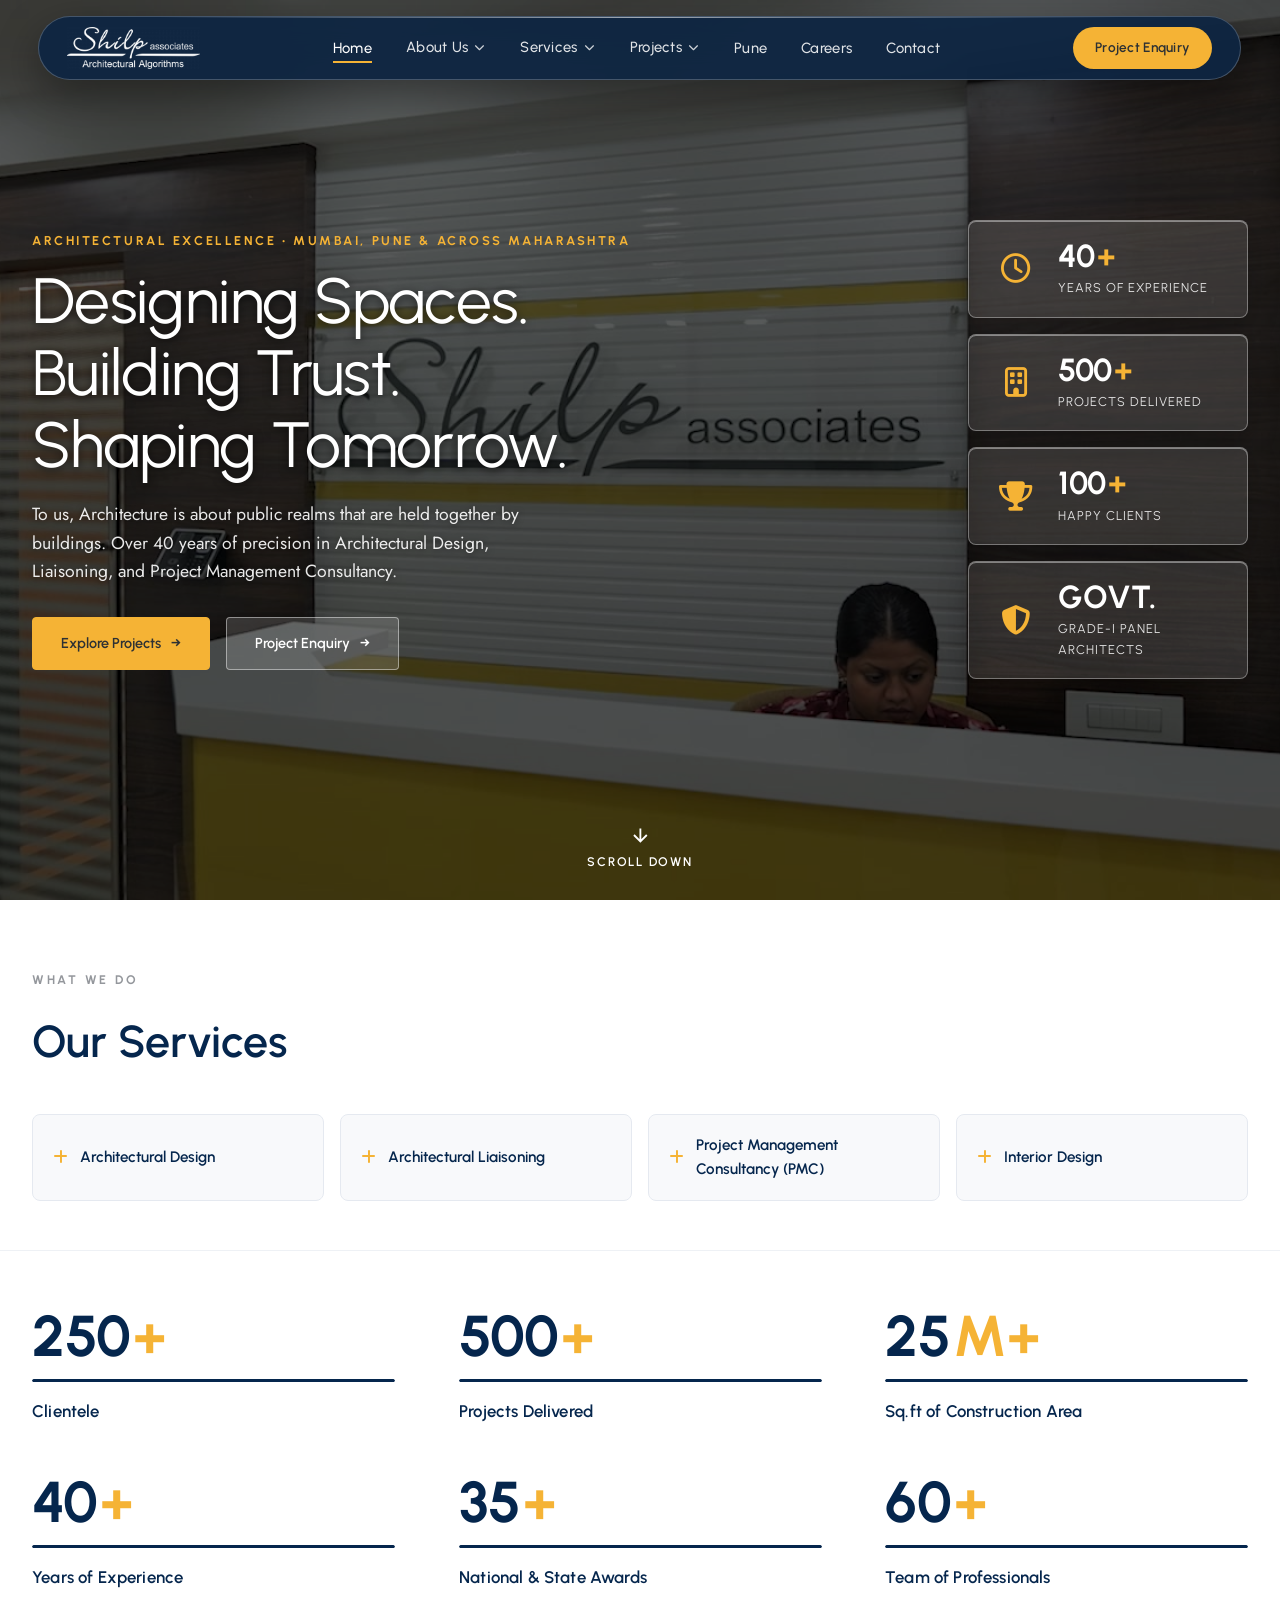
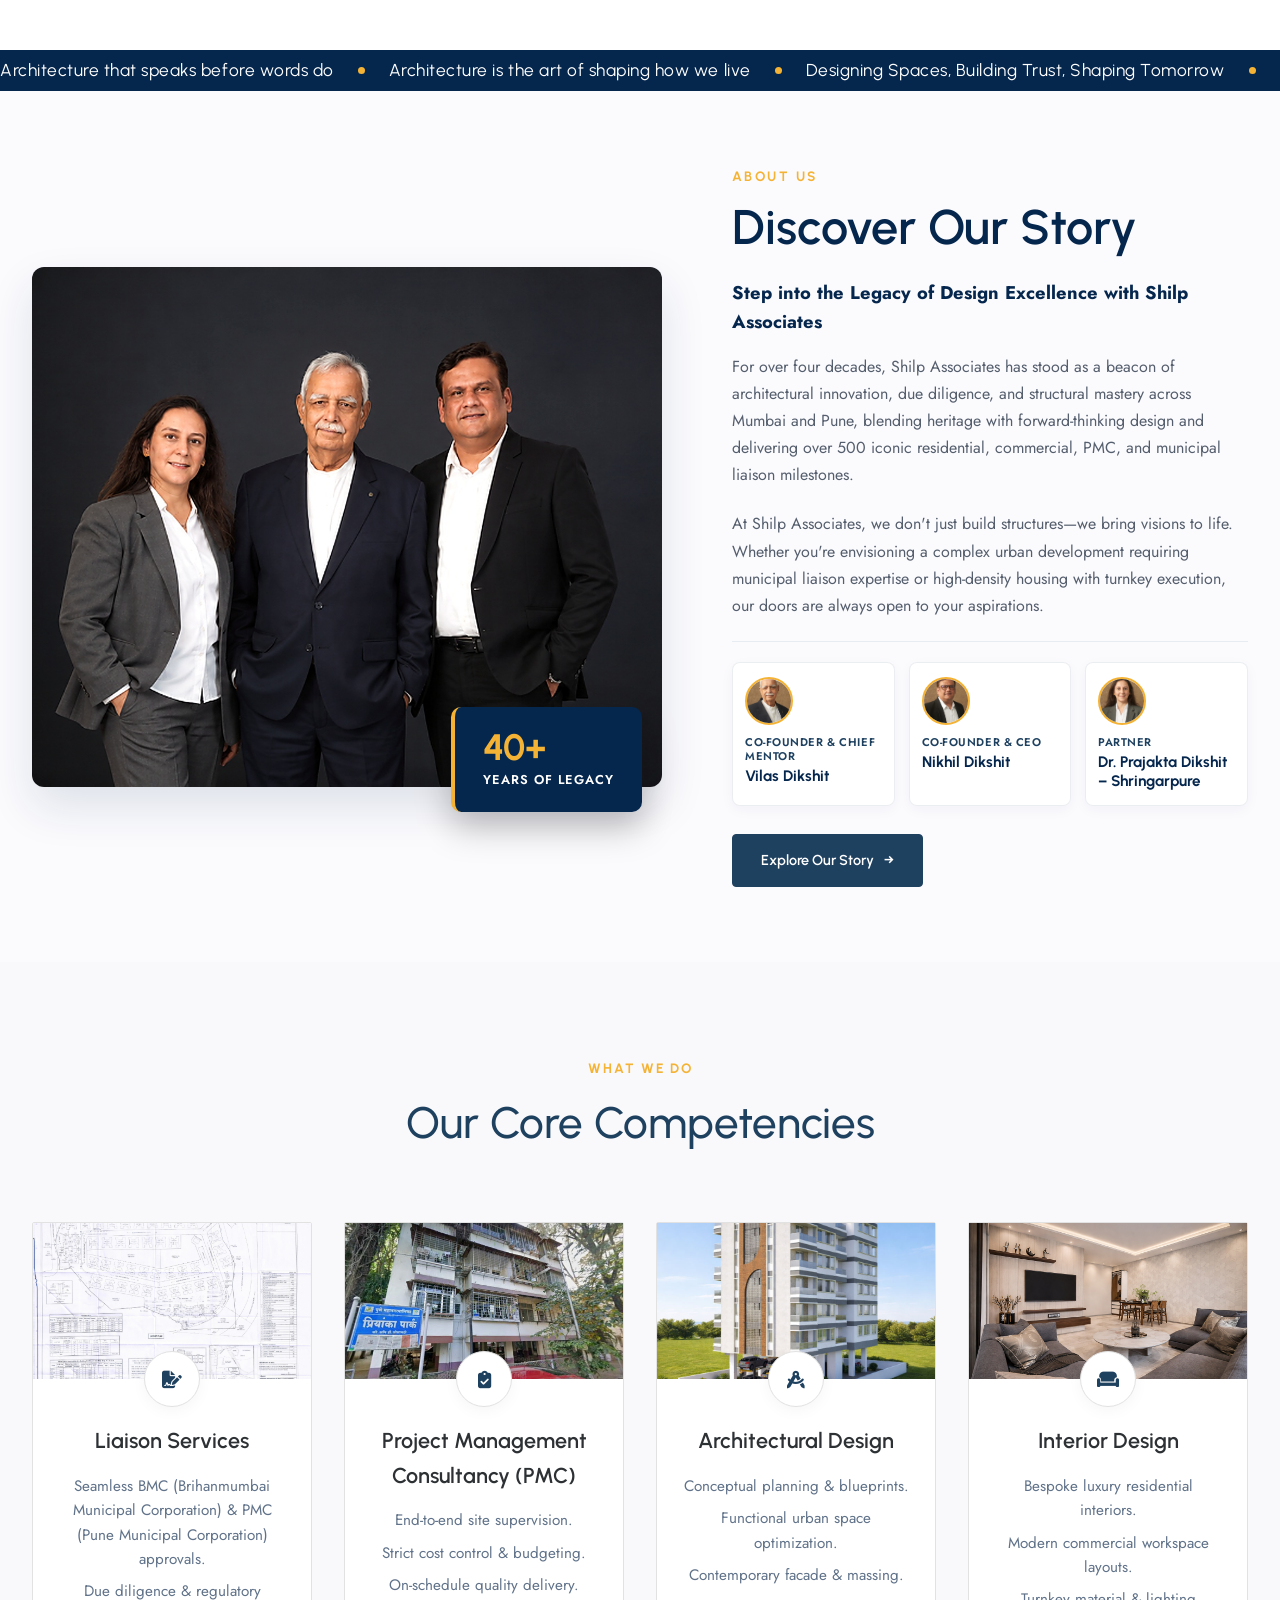
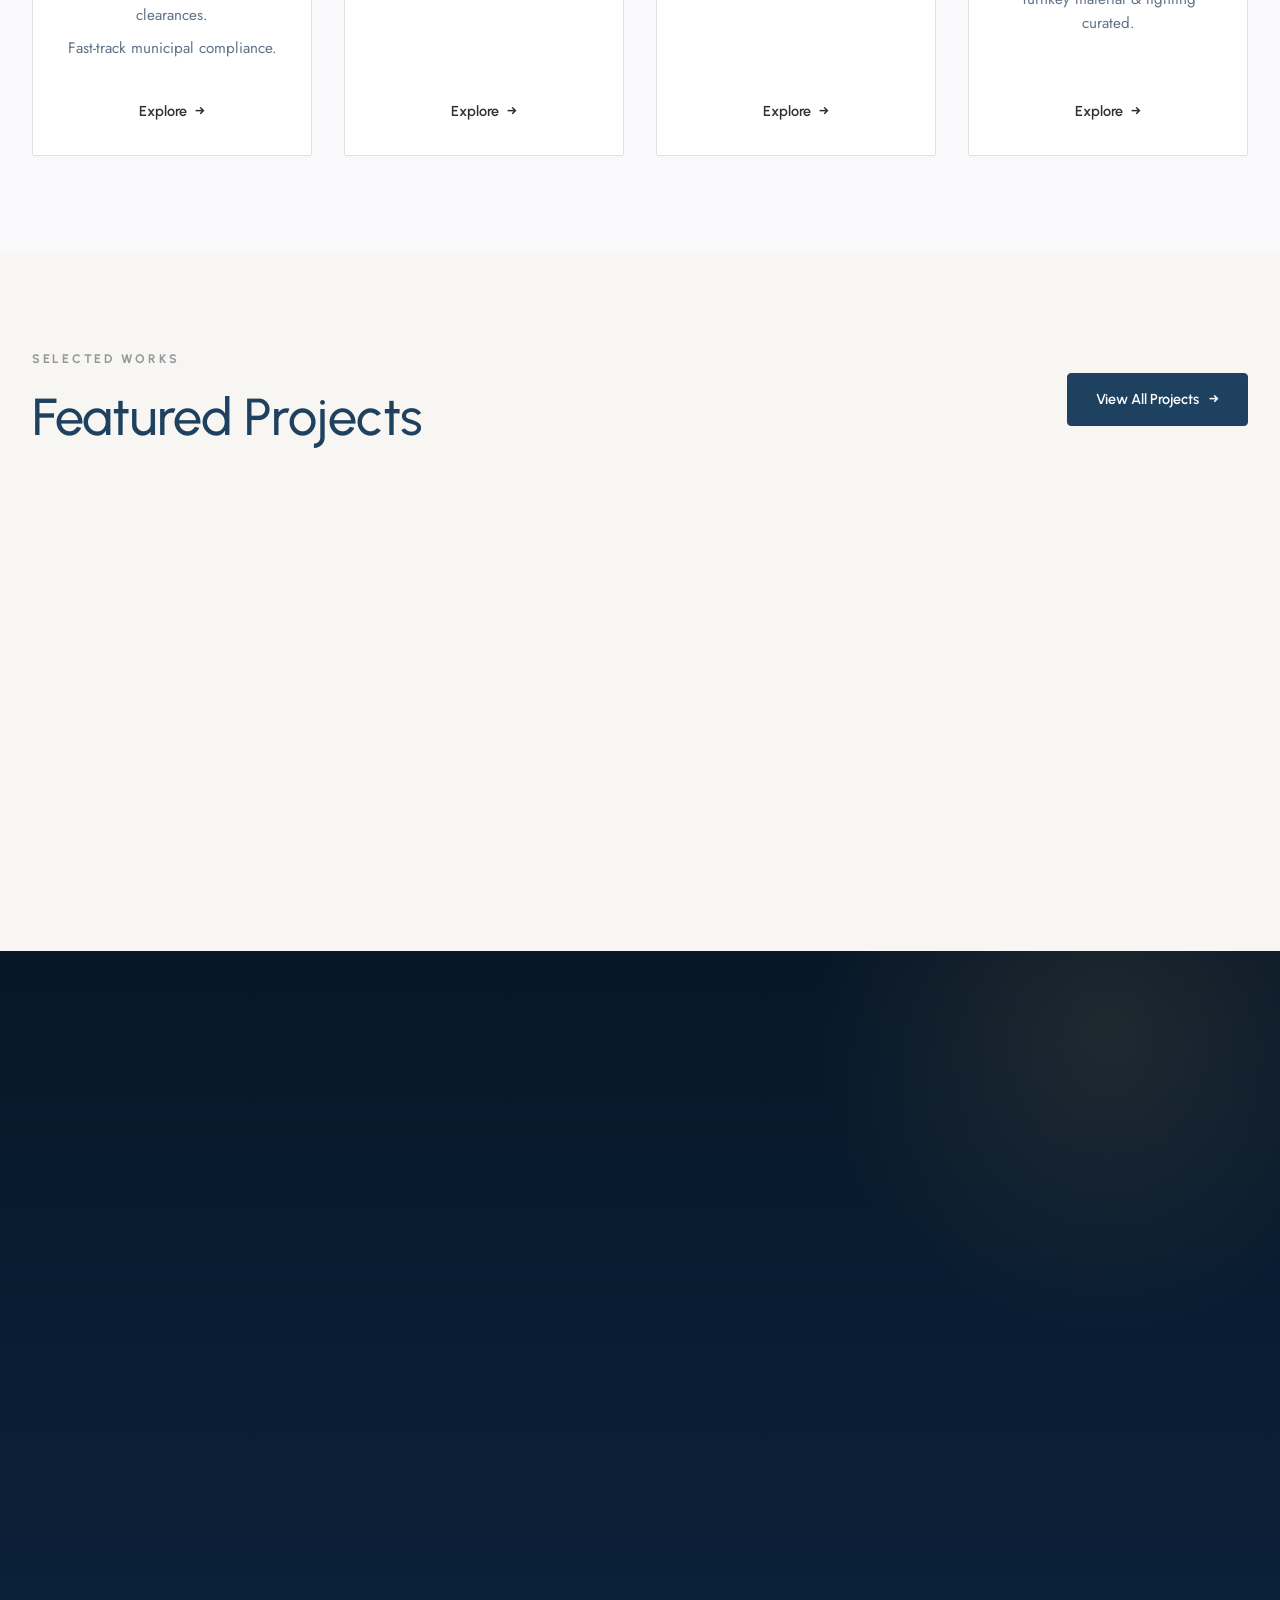
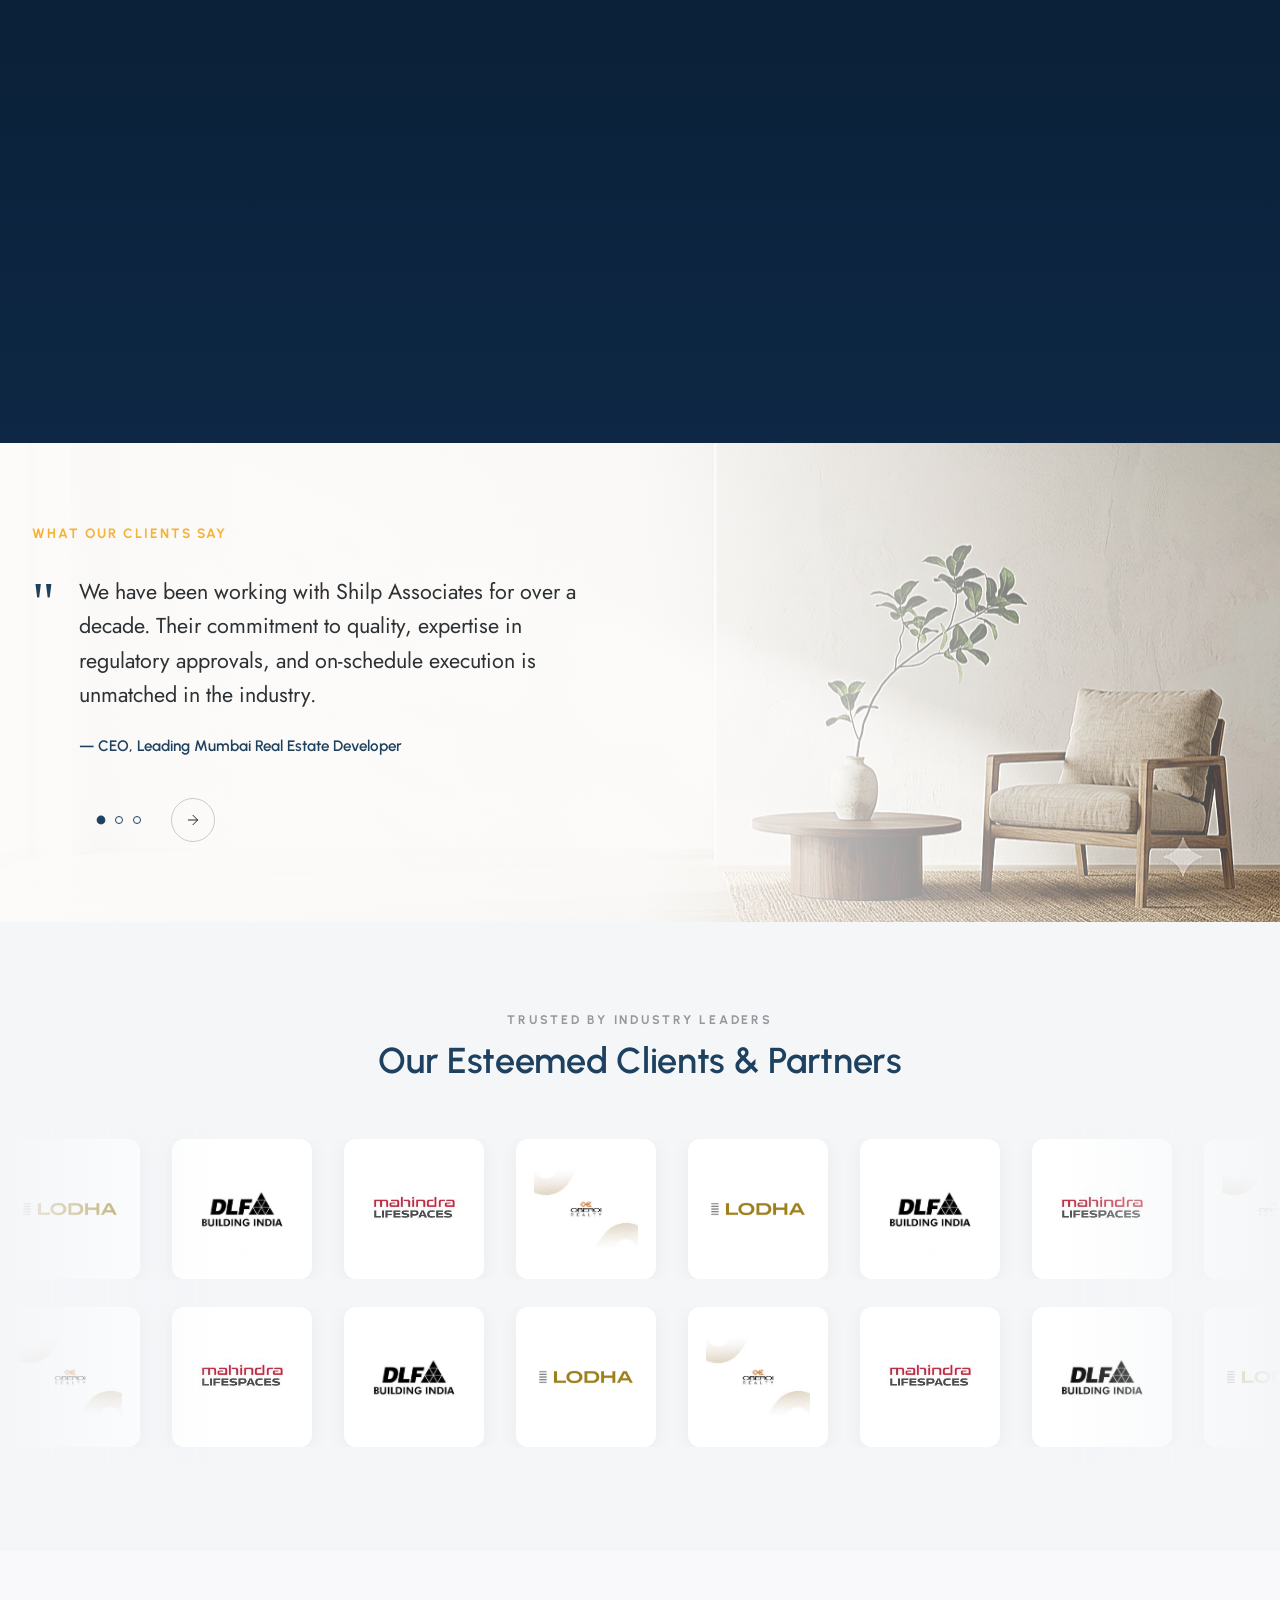
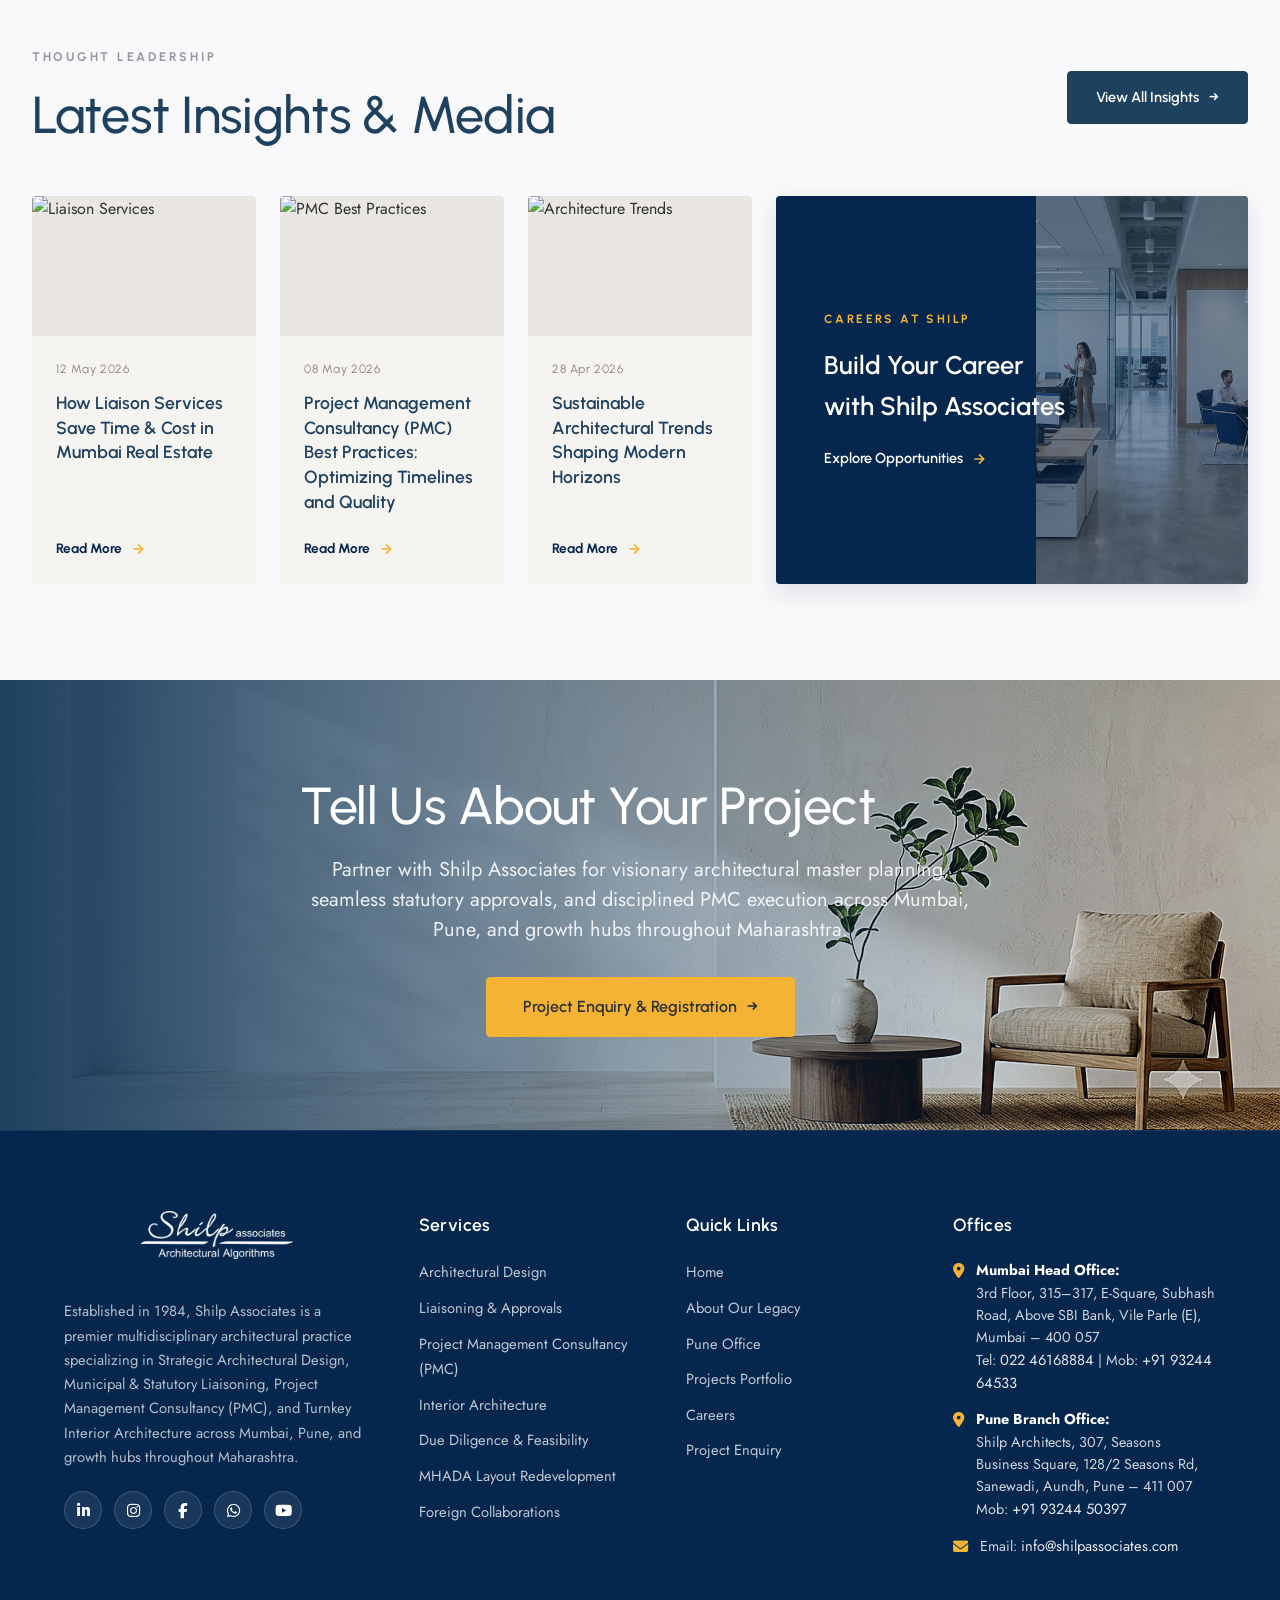
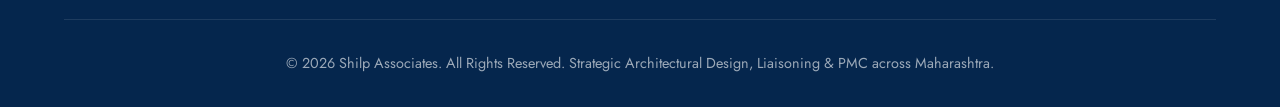
==== commit efe63180: "feat: add official social media links, pan-Maharashtra coverage, project enquiry registration form, " ====
--- a/index.html
+++ b/index.html
@@ -67,7 +67,7 @@
       </ul>
     </nav>
     <div class="header-right-actions">
-      <a href="contact.html" class="header-cta">Book a Consultation</a>
+      <a href="contact.html" class="header-cta">Project Enquiry</a>
       <button class="nav-toggle" aria-label="Toggle Navigation"><span></span><span></span><span></span></button>
     </div>
   </div>
@@ -86,7 +86,7 @@
 
   <div class="wrap hero-wrap-content">
     <div class="hero-copy reveal">
-      <div class="hero-subtag">ARCHITECTURAL EXCELLENCE • MUMBAI &amp; PUNE</div>
+      <div class="hero-subtag">ARCHITECTURAL EXCELLENCE • MUMBAI, PUNE &amp; ACROSS MAHARASHTRA</div>
       <h1 class="h1 hero-main-title">
         Designing Spaces.<br>
         Building Trust.<br>
@@ -97,7 +97,7 @@
       </p>
       <div class="button-con">
         <a href="#projects" class="btn btn-primary">Explore Projects <span class="btn-arrow">→</span></a>
-        <a href="contact.html" class="btn btn-secondary">Book a Consultation <span class="btn-arrow">→</span></a>
+        <a href="contact.html" class="btn btn-secondary">Project Enquiry <span class="btn-arrow">→</span></a>
       </div>
     </div>
 
@@ -128,7 +128,7 @@
         <div class="icon-wrapper"><i class="fa-solid fa-shield-halved"></i></div>
         <div class="text-wrapper">
           <span class="static-prefix">GOVT.</span>
-          <p class="counter-label">Approved Consultants</p>
+          <p class="counter-label">Grade-I Panel Architects</p>
         </div>
       </div>
     </div>
@@ -380,37 +380,37 @@
     
     <div class="projects-grid-daisaria reveal-up">
 
-      <div class="building-box lightbox-trigger" data-lightbox="assets/project-chaitanya-chsl.png">
-        <img class="building-img" src="assets/project-chaitanya-chsl.png" alt="Chaitanya CHSL">
+      <div class="building-box lightbox-trigger" data-lightbox="assets/projects/project-tata-colony-bkc.jpg">
+        <img class="building-img" src="assets/projects/project-tata-colony-bkc.jpg" alt="Tata Colony BKC">
         <div class="building-overlay">
-          <span class="building-tag">Liaison Services</span>
-          <h3 class="building-title">Chaitanya CHSL</h3>
-          <p class="building-location">Santacruz East, Mumbai</p>
-        </div>
-      </div>
-
-      <div class="building-box lightbox-trigger" data-lightbox="assets/project-om-niwas-chsl.png">
-        <img class="building-img" src="assets/project-om-niwas-chsl.png" alt="Om Niwas CHSL">
+          <span class="building-tag">Architectural Masterplan &amp; Redevelopment</span>
+          <h3 class="building-title">Tata Colony, BKC</h3>
+          <p class="building-location">Bharat Nagar, Bandra East, Mumbai (36,000 sq.m Ongoing)</p>
+        </div>
+      </div>
+
+      <div class="building-box lightbox-trigger" data-lightbox="assets/projects/project-kalpataru-magnus.jpg">
+        <img class="building-img" src="assets/projects/project-kalpataru-magnus.jpg" alt="Kalpataru Magnus">
         <div class="building-overlay">
           <span class="building-tag">Project Management Consultancy (PMC)</span>
-          <h3 class="building-title">Om Niwas CHSL</h3>
-          <p class="building-location">Ghatkopar East, Mumbai</p>
-        </div>
-      </div>
-
-      <div class="building-box lightbox-trigger" data-lightbox="assets/project-jeevandham-chsl.png">
-        <img class="building-img" src="assets/project-jeevandham-chsl.png" alt="Jeevandham CHSL">
+          <h3 class="building-title">Kalpataru Magnus</h3>
+          <p class="building-location">Bandra East, Mumbai</p>
+        </div>
+      </div>
+
+      <div class="building-box lightbox-trigger" data-lightbox="assets/projects/project-shree-residency.jpg">
+        <img class="building-img" src="assets/projects/project-shree-residency.jpg" alt="Shree Residency">
         <div class="building-overlay">
-          <span class="building-tag">Architectural Design</span>
-          <h3 class="building-title">Jeevandham CHSL</h3>
-          <p class="building-location">Andheri East, Mumbai</p>
-        </div>
-      </div>
-
-      <div class="building-box lightbox-trigger" data-lightbox="assets/project-siddhi-aura.png">
-        <img class="building-img" src="assets/project-siddhi-aura.png" alt="Siddhi Aura">
+          <span class="building-tag">Architectural Design &amp; PMC</span>
+          <h3 class="building-title">Shree Residency</h3>
+          <p class="building-location">Balewadi, Pune</p>
+        </div>
+      </div>
+
+      <div class="building-box lightbox-trigger" data-lightbox="assets/projects/project-siddhi-aura.jpg">
+        <img class="building-img" src="assets/projects/project-siddhi-aura.jpg" alt="Siddhi Aura">
         <div class="building-overlay">
-          <span class="building-tag">Interior Architecture</span>
+          <span class="building-tag">Liaisoning &amp; Statutory Approvals</span>
           <h3 class="building-title">Siddhi Aura</h3>
           <p class="building-location">Andheri East, Mumbai</p>
         </div>
@@ -419,6 +419,68 @@
     </div>
   </div>
 </section>
+<!-- ============================== FOREIGN COLLABORATIONS & INTERNATIONAL ASSOCIATIONS ============================== -->
+<section class="foreign-collab-section" id="foreign-collaborations">
+  <div class="wrap">
+    <div class="reveal">
+      <span class="collab-badge"><i class="fa-solid fa-globe"></i> GLOBAL REACH &amp; CROSS-BORDER ASSOCIATIONS</span>
+      <h2 class="h2" style="color: #ffffff; margin-bottom: 16px;">Foreign Collaborations &amp; Global Design Practice</h2>
+      <p style="color: rgba(255,255,255,0.85); font-size: 1.12rem; max-width: 820px; line-height: 1.65;">
+        Extending our architectural legacy beyond national borders, Shilp Associates actively collaborates on international master planning, cross-border architectural advisory, and global technology partnerships — infusing international design excellence into sustainable Indian redevelopment.
+      </p>
+    </div>
+
+    <div class="collab-grid reveal-up">
+      <!-- Left: Featured International Project -->
+      <div class="collab-card-featured">
+        <div>
+          <span class="collab-badge"><i class="fa-solid fa-earth-asia"></i> INTERNATIONAL MASTERPLANNING PROJECT</span>
+          <h3>National Capital Region of the Philippines</h3>
+          <p>
+            Shilp Associates engaged in strategic architectural master planning and high-density urban infrastructure planning for the National Capital Region (NCR) of the Philippines — specifically the historically prominent, densely populated Tondo district in Metro Manila.
+          </p>
+          <p>
+            The project encompasses comprehensive socio-residential layout planning, transit-oriented development (TOD), and industrial-residential integration across one of Southeast Asia's most dynamic metropolitan sectors.
+          </p>
+        </div>
+
+        <div class="collab-metrics-row">
+          <div class="collab-metric-box">
+            <div class="collab-metric-num">12.12</div>
+            <div class="collab-metric-lbl">Sq. Km. Masterplan Land Scope</div>
+          </div>
+          <div class="collab-metric-box">
+            <div class="collab-metric-num">17</div>
+            <div class="collab-metric-lbl">Local Government Units (LGUs) Regional Focus</div>
+          </div>
+          <div class="collab-metric-box">
+            <div class="collab-metric-num">TOD</div>
+            <div class="collab-metric-lbl">Transit-Oriented Sustainable Design</div>
+          </div>
+        </div>
+      </div>
+
+      <!-- Right: Global Pillars -->
+      <div class="collab-pillars-list">
+        <div class="collab-pillar-item">
+          <h4><i class="fa-solid fa-handshake-simple"></i> Global Architectural Associate Network</h4>
+          <p>Collaborative partnerships with international design practices, facade engineers, and structural specialists across Southeast Asia and the Middle East for peer reviews and cutting-edge engineering techniques.</p>
+        </div>
+
+        <div class="collab-pillar-item">
+          <h4><i class="fa-solid fa-compass-drafting"></i> Cross-Border Urban Master Planning</h4>
+          <p>Applying high-density transit-oriented design (TOD), micro-climate passive solar architecture, and advanced computational algorithms to both international projects and large-scale Maharashtra township layouts.</p>
+        </div>
+
+        <div class="collab-pillar-item">
+          <h4><i class="fa-solid fa-building-shield"></i> International Safety &amp; Green Benchmarks</h4>
+          <p>Translating international life-safety, carbon-neutral design, and seismic standards into local statutory frameworks (DCPR 2034 and Maharashtra UDCPR) for high-rise residential towers.</p>
+        </div>
+      </div>
+    </div>
+  </div>
+</section>
+
 
 <!-- Lightbox Modal -->
 <div class="site-lightbox" id="siteLightbox">
@@ -567,20 +629,20 @@
   </div>
 </section>
 
-<!-- ============================== CTA ============================== -->
+<!-- ============================== CTA (TELL US ABOUT YOUR PROJECT) ============================== -->
 <section class="cta-section" id="cta">
   <div class="wrap">
-    <h2 class="h2 reveal">Let's Create Something Extraordinary Together</h2>
-    <p class="body-text reveal" style="max-width: 650px; margin: 16px auto 32px; color: rgba(255,255,255,0.85); text-align: center;">
-      Partner with Shilp Associates for visionary architectural design, seamless liaison approvals, and disciplined PMC execution across Mumbai &amp; Pune.
+    <h2 class="h2 reveal">Tell Us About Your Project</h2>
+    <p class="body-text reveal" style="max-width: 680px; margin: 16px auto 32px; color: rgba(255,255,255,0.88); text-align: center;">
+      Partner with Shilp Associates for visionary architectural master planning, seamless statutory approvals, and disciplined PMC execution across Mumbai, Pune, and growth hubs throughout Maharashtra.
     </p>
     <div class="button-con reveal" style="justify-content: center;">
-      <a href="contact.html" class="btn btn-primary" style="padding: 16px 36px; font-size: 1rem;">Schedule a Consultation <span class="btn-arrow">→</span></a>
-    </div>
-  </div>
-</section>
-
-<!-- ============================== FOOTER (DAISARIA AESTHETIC) ============================== -->
+      <a href="contact.html" class="btn btn-primary" style="padding: 16px 36px; font-size: 1rem;">Project Enquiry &amp; Registration <span class="btn-arrow">→</span></a>
+    </div>
+  </div>
+</section>
+
+<!-- ============================== FOOTER (DAISARIA AESTHETIC GRID) ============================== -->
 <footer class="site-footer">
   <div class="wrap footer-content-wrap">
     <div class="footer-top-grid">
@@ -588,8 +650,15 @@
       <div class="footer-col-brand">
         <div class="footer-logo"><a href="index.html"><img src="assets/logo-shilp.png" alt="Shilp Associates"></a></div>
         <p class="footer-brand-desc">
-          Shilp Associates is a premier multidisciplinary firm specializing in Architectural Design, Liaison Services, Project Management Consultancy (PMC), and Interior Design across Maharashtra.
+          Established in 1984, Shilp Associates is a premier multidisciplinary architectural practice specializing in Strategic Architectural Design, Municipal &amp; Statutory Liaisoning, Project Management Consultancy (PMC), and Turnkey Interior Architecture across Mumbai, Pune, and growth hubs throughout Maharashtra.
         </p>
+        <div class="footer-social-row">
+          <a href="https://www.linkedin.com/company/shilp-associates-mumbai/" target="_blank" rel="noopener" class="footer-social-link" aria-label="LinkedIn"><i class="fa-brands fa-linkedin-in"></i></a>
+          <a href="https://www.instagram.com/shilp_associates_architects/" target="_blank" rel="noopener" class="footer-social-link" aria-label="Instagram"><i class="fa-brands fa-instagram"></i></a>
+          <a href="https://www.facebook.com/shilpassociates/" target="_blank" rel="noopener" class="footer-social-link" aria-label="Facebook"><i class="fa-brands fa-facebook-f"></i></a>
+          <a href="https://wa.me/919324464533" target="_blank" rel="noopener" class="footer-social-link" aria-label="WhatsApp"><i class="fa-brands fa-whatsapp"></i></a>
+          <a href="https://www.youtube.com/@shilpassociates" target="_blank" rel="noopener" class="footer-social-link" aria-label="YouTube"><i class="fa-brands fa-youtube"></i></a>
+        </div>
       </div>
       <!-- Col 2: Services -->
       <div class="footer-col-links">
@@ -598,8 +667,10 @@
           <li><a href="architectural-design.html">Architectural Design</a></li>
           <li><a href="liaison.html">Liaisoning &amp; Approvals</a></li>
           <li><a href="pmc.html">Project Management Consultancy (PMC)</a></li>
-          <li><a href="interior-design.html">Interior Design</a></li>
+          <li><a href="interior-design.html">Interior Architecture</a></li>
           <li><a href="liaison.html#due-diligence">Due Diligence &amp; Feasibility</a></li>
+          <li><a href="portfolio.html?filter=mhada">MHADA Layout Redevelopment</a></li>
+          <li><a href="index.html#foreign-collaborations">Foreign Collaborations</a></li>
         </ul>
       </div>
       <!-- Col 3: Quick Links -->
@@ -609,21 +680,40 @@
           <li><a href="index.html">Home</a></li>
           <li><a href="about.html">About Our Legacy</a></li>
           <li><a href="pune.html">Pune Office</a></li>
-          <li><a href="portfolio.html">Projects</a></li>
+          <li><a href="portfolio.html">Projects Portfolio</a></li>
           <li><a href="careers.html">Careers</a></li>
-          <li><a href="contact.html">Contact Us</a></li>
+          <li><a href="contact.html">Project Enquiry</a></li>
         </ul>
       </div>
       <!-- Col 4: Contact Offices -->
       <div class="footer-col-links">
         <h4 class="footer-col-title">Offices</h4>
-        <p class="footer-contact-p"><strong>Mumbai:</strong> Santacruz East, Mumbai, Maharashtra</p>
-        <p class="footer-contact-p"><strong>Pune:</strong> Shivaji Nagar, Pune, Maharashtra</p>
-        <p class="footer-contact-p"><strong>Email:</strong> info@shilpassociates.com</p>
+        <div class="footer-contact-item">
+          <i class="fa-solid fa-location-dot"></i>
+          <div>
+            <strong style="color:#fff;">Mumbai Head Office:</strong><br>
+            3rd Floor, 315–317, E-Square, Subhash Road, Above SBI Bank, Vile Parle (E), Mumbai – 400 057<br>
+            Tel: <a href="tel:02246168884">022 46168884</a> | Mob: <a href="tel:+919324464533">+91 93244 64533</a>
+          </div>
+        </div>
+        <div class="footer-contact-item">
+          <i class="fa-solid fa-location-dot"></i>
+          <div>
+            <strong style="color:#fff;">Pune Branch Office:</strong><br>
+            Shilp Architects, 307, Seasons Business Square, 128/2 Seasons Rd, Sanewadi, Aundh, Pune – 411 007<br>
+            Mob: <a href="tel:+919324450397">+91 93244 50397</a>
+          </div>
+        </div>
+        <div class="footer-contact-item">
+          <i class="fa-solid fa-envelope"></i>
+          <div>
+            Email: <a href="mailto:info@shilpassociates.com">info@shilpassociates.com</a>
+          </div>
+        </div>
       </div>
     </div>
     <div class="footer-bottom">
-      <p>© 2026 Shilp Associates. All Rights Reserved. Strategic Architectural Design &amp; Liaisoning.</p>
+      <p>© 2026 Shilp Associates. All Rights Reserved. Strategic Architectural Design, Liaisoning &amp; PMC across Maharashtra.</p>
     </div>
   </div>
 </footer>
--- a/assets/styles.css
+++ b/assets/styles.css
@@ -2769,3 +2769,251 @@
     gap: 20px !important;
   }
 }
+
+
+/* ==========================================================================
+   OFFICIAL SOCIAL MEDIA LINKS & FOOTER CONTACT SYSTEM
+   ========================================================================== */
+.footer-social-row {
+  display: flex;
+  align-items: center;
+  gap: 12px;
+  margin-top: 22px;
+  flex-wrap: wrap;
+}
+.footer-social-link {
+  display: inline-flex;
+  align-items: center;
+  justify-content: center;
+  width: 38px;
+  height: 38px;
+  border-radius: 50%;
+  background: rgba(255, 255, 255, 0.08);
+  border: 1px solid rgba(255, 255, 255, 0.16);
+  color: #ffffff;
+  font-size: 0.95rem;
+  text-decoration: none;
+  transition: all 0.3s cubic-bezier(0.16, 1, 0.3, 1);
+}
+.footer-social-link:hover {
+  background: var(--color-gold);
+  border-color: var(--color-gold);
+  color: var(--color-navy-dark);
+  transform: translateY(-3px);
+  box-shadow: 0 8px 20px rgba(197, 160, 89, 0.35);
+}
+.footer-contact-item {
+  display: flex;
+  gap: 12px;
+  align-items: flex-start;
+  margin-bottom: 14px;
+  color: rgba(255, 255, 255, 0.8);
+  font-size: 0.9rem;
+  line-height: 1.55;
+}
+.footer-contact-item i {
+  color: var(--color-gold);
+  margin-top: 4px;
+  font-size: 0.95rem;
+  flex-shrink: 0;
+}
+.footer-contact-item a {
+  color: rgba(255, 255, 255, 0.9);
+  text-decoration: none;
+  transition: color 0.2s ease;
+}
+.footer-contact-item a:hover {
+  color: var(--color-gold);
+}
+
+/* ==========================================================================
+   FOREIGN COLLABORATIONS & INTERNATIONAL ASSOCIATIONS
+   ========================================================================== */
+.foreign-collab-section {
+  padding: 100px 0;
+  background: linear-gradient(180deg, #071728 0%, #0d2744 100%);
+  position: relative;
+  overflow: hidden;
+  color: #ffffff;
+}
+.foreign-collab-section::before {
+  content: '';
+  position: absolute;
+  top: -20%;
+  right: -10%;
+  width: 600px;
+  height: 600px;
+  background: radial-gradient(circle, rgba(197, 160, 89, 0.12) 0%, transparent 70%);
+  pointer-events: none;
+}
+.collab-grid {
+  display: grid;
+  grid-template-columns: 1.15fr 0.85fr;
+  gap: 60px;
+  align-items: stretch;
+  margin-top: 48px;
+}
+@media (max-width: 992px) {
+  .collab-grid { grid-template-columns: 1fr; gap: 40px; }
+}
+.collab-card-featured {
+  background: rgba(255, 255, 255, 0.04);
+  border: 1px solid rgba(255, 255, 255, 0.12);
+  border-radius: 12px;
+  padding: 40px;
+  backdrop-filter: blur(12px);
+  -webkit-backdrop-filter: blur(12px);
+  position: relative;
+  display: flex;
+  flex-direction: column;
+  justify-content: space-between;
+}
+.collab-badge {
+  display: inline-flex;
+  align-items: center;
+  gap: 8px;
+  background: rgba(197, 160, 89, 0.18);
+  border: 1px solid rgba(197, 160, 89, 0.35);
+  color: var(--color-gold);
+  font-family: var(--font-heading);
+  font-size: 0.8rem;
+  font-weight: 700;
+  letter-spacing: 0.1em;
+  text-transform: uppercase;
+  padding: 6px 14px;
+  border-radius: 30px;
+  margin-bottom: 20px;
+  align-self: flex-start;
+}
+.collab-card-featured h3 {
+  font-family: var(--font-heading);
+  font-size: clamp(1.6rem, 2.5vw, 2.2rem);
+  font-weight: 500;
+  color: #ffffff;
+  line-height: 1.25;
+  margin-bottom: 16px;
+}
+.collab-card-featured p {
+  color: rgba(255, 255, 255, 0.82);
+  font-size: 1.05rem;
+  line-height: 1.7;
+  margin-bottom: 24px;
+}
+.collab-metrics-row {
+  display: grid;
+  grid-template-columns: repeat(3, 1fr);
+  gap: 16px;
+  border-top: 1px solid rgba(255, 255, 255, 0.1);
+  padding-top: 24px;
+  margin-top: auto;
+}
+@media (max-width: 600px) {
+  .collab-metrics-row { grid-template-columns: 1fr; gap: 16px; }
+}
+.collab-metric-box {
+  background: rgba(0, 0, 0, 0.25);
+  padding: 16px;
+  border-radius: 8px;
+  border: 1px solid rgba(255, 255, 255, 0.05);
+}
+.collab-metric-num {
+  font-family: var(--font-heading);
+  font-size: 1.6rem;
+  font-weight: 700;
+  color: var(--color-gold);
+}
+.collab-metric-lbl {
+  font-size: 0.82rem;
+  color: rgba(255, 255, 255, 0.7);
+  line-height: 1.35;
+  margin-top: 4px;
+}
+.collab-pillars-list {
+  display: flex;
+  flex-direction: column;
+  gap: 20px;
+}
+.collab-pillar-item {
+  background: rgba(255, 255, 255, 0.03);
+  border: 1px solid rgba(255, 255, 255, 0.08);
+  border-radius: 10px;
+  padding: 24px;
+  transition: all 0.3s ease;
+}
+.collab-pillar-item:hover {
+  background: rgba(255, 255, 255, 0.06);
+  border-color: rgba(197, 160, 89, 0.3);
+  transform: translateX(4px);
+}
+.collab-pillar-item h4 {
+  font-family: var(--font-heading);
+  font-size: 1.15rem;
+  color: #ffffff;
+  display: flex;
+  align-items: center;
+  gap: 12px;
+  margin-bottom: 8px;
+}
+.collab-pillar-item h4 i {
+  color: var(--color-gold);
+}
+.collab-pillar-item p {
+  color: rgba(255, 255, 255, 0.75);
+  font-size: 0.95rem;
+  line-height: 1.6;
+  margin: 0;
+}
+
+/* ==========================================================================
+   PROJECT ENQUIRY & REGISTRATION FORM (Contact System)
+   ========================================================================== */
+.contact-form-grid {
+  display: grid;
+  grid-template-columns: 1fr 1fr;
+  gap: 20px;
+}
+@media (max-width: 680px) {
+  .contact-form-grid { grid-template-columns: 1fr; gap: 16px; }
+}
+.contact-form-full {
+  grid-column: 1 / -1;
+}
+.form-group {
+  display: flex;
+  flex-direction: column;
+}
+.form-group label {
+  display: block;
+  font-family: var(--font-heading);
+  font-size: 0.88rem;
+  font-weight: 600;
+  color: var(--color-navy);
+  margin-bottom: 8px;
+  letter-spacing: 0.02em;
+}
+.form-group input,
+.form-group select,
+.form-group textarea {
+  width: 100%;
+  padding: 13px 16px;
+  font-family: var(--font-body);
+  font-size: 0.95rem;
+  border: 1px solid #d2cbbe;
+  border-radius: 6px;
+  background: #ffffff;
+  color: var(--color-charcoal);
+  transition: border-color 0.25s ease, box-shadow 0.25s ease;
+  box-sizing: border-box;
+}
+.form-group input:focus,
+.form-group select:focus,
+.form-group textarea:focus {
+  outline: none;
+  border-color: var(--color-navy);
+  box-shadow: 0 0 0 3px rgba(15, 34, 54, 0.12);
+}
+.form-help-text {
+  font-size: 0.78rem;
+  color: #7b756d;
+  margin-top: 4px;
+}
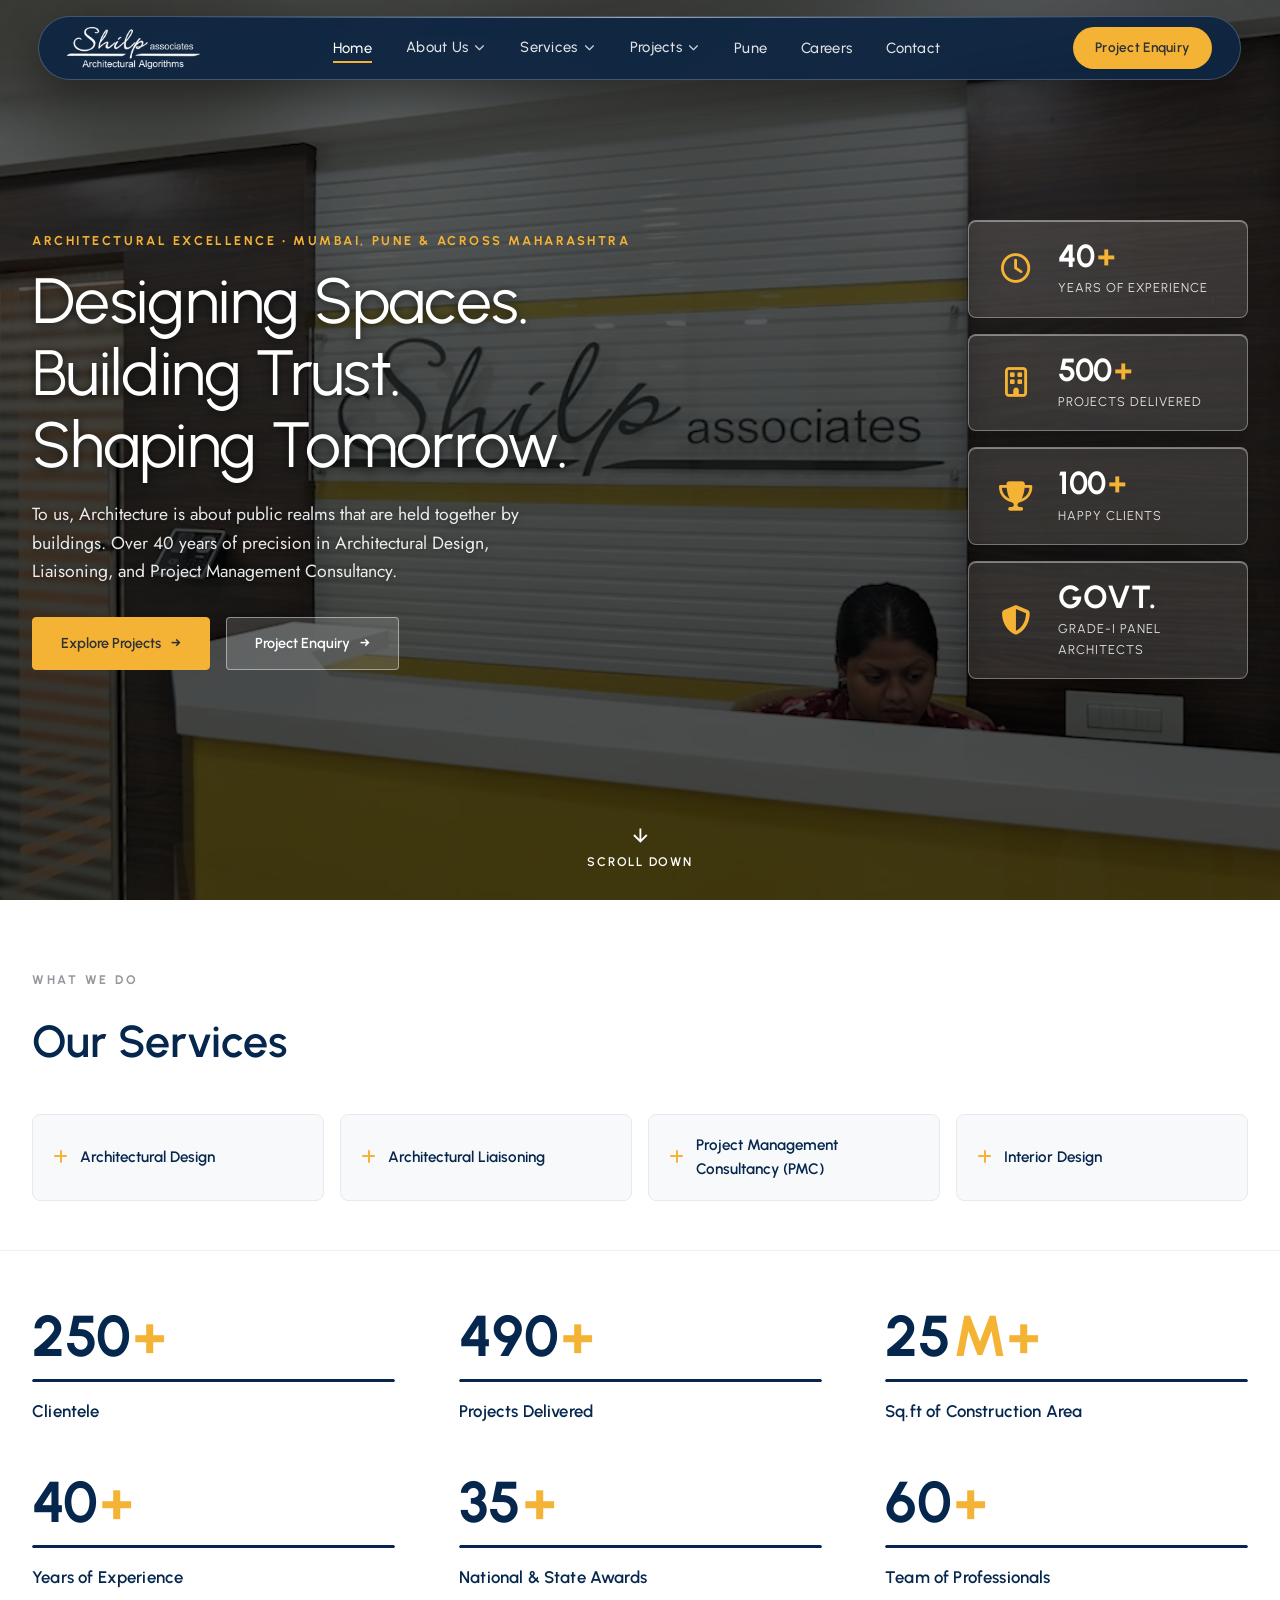
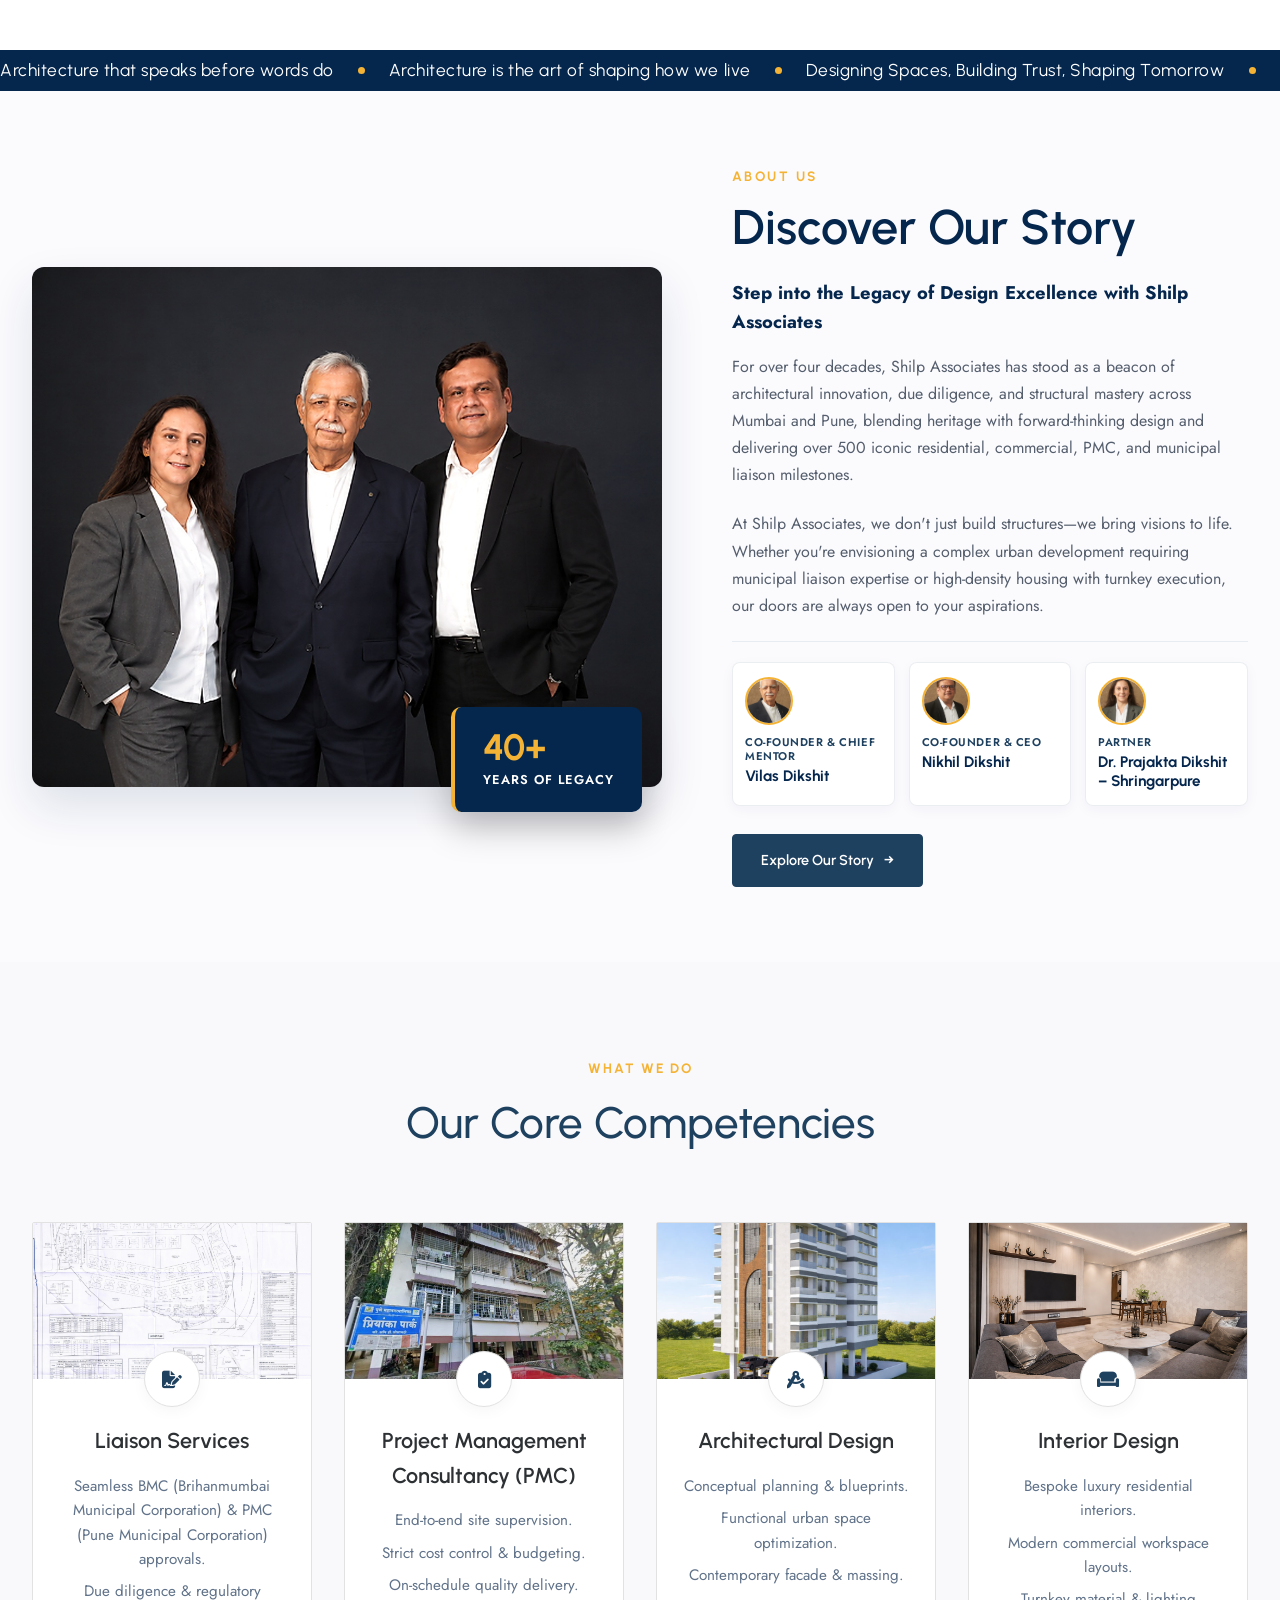
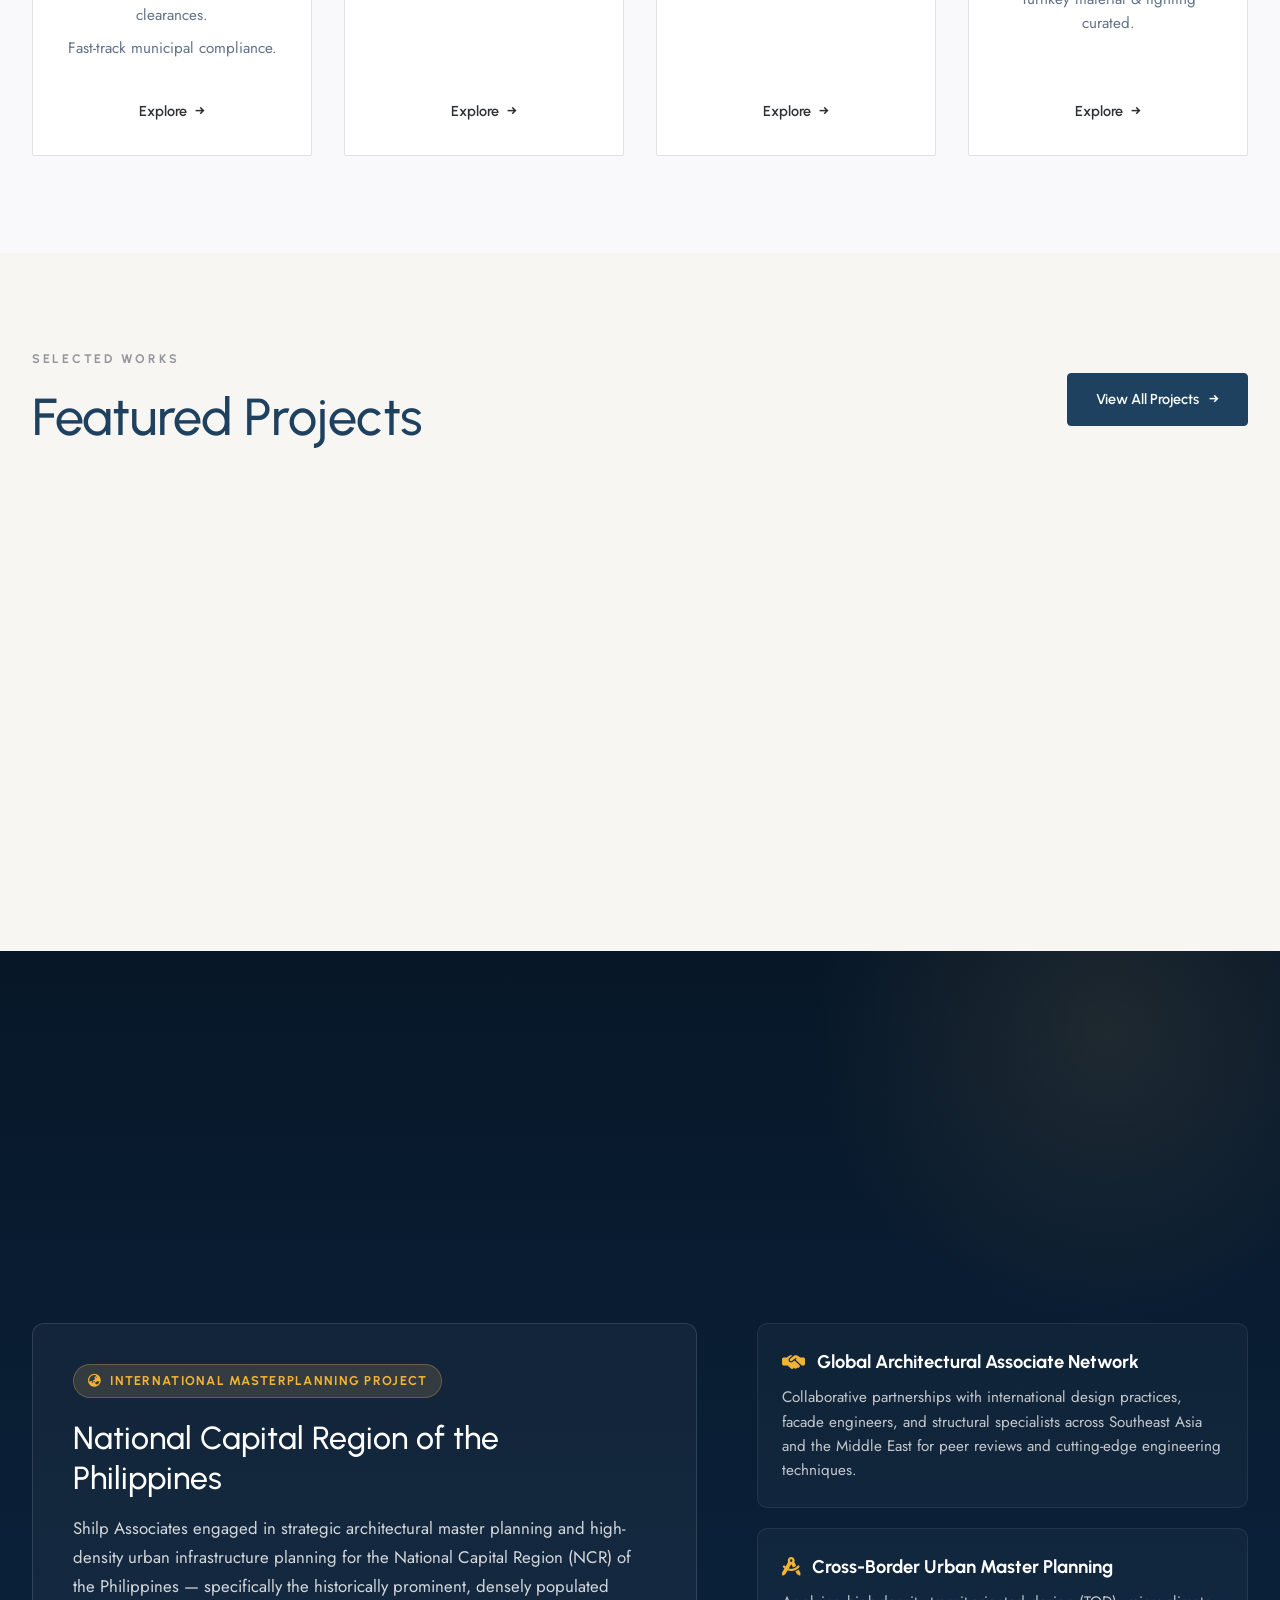
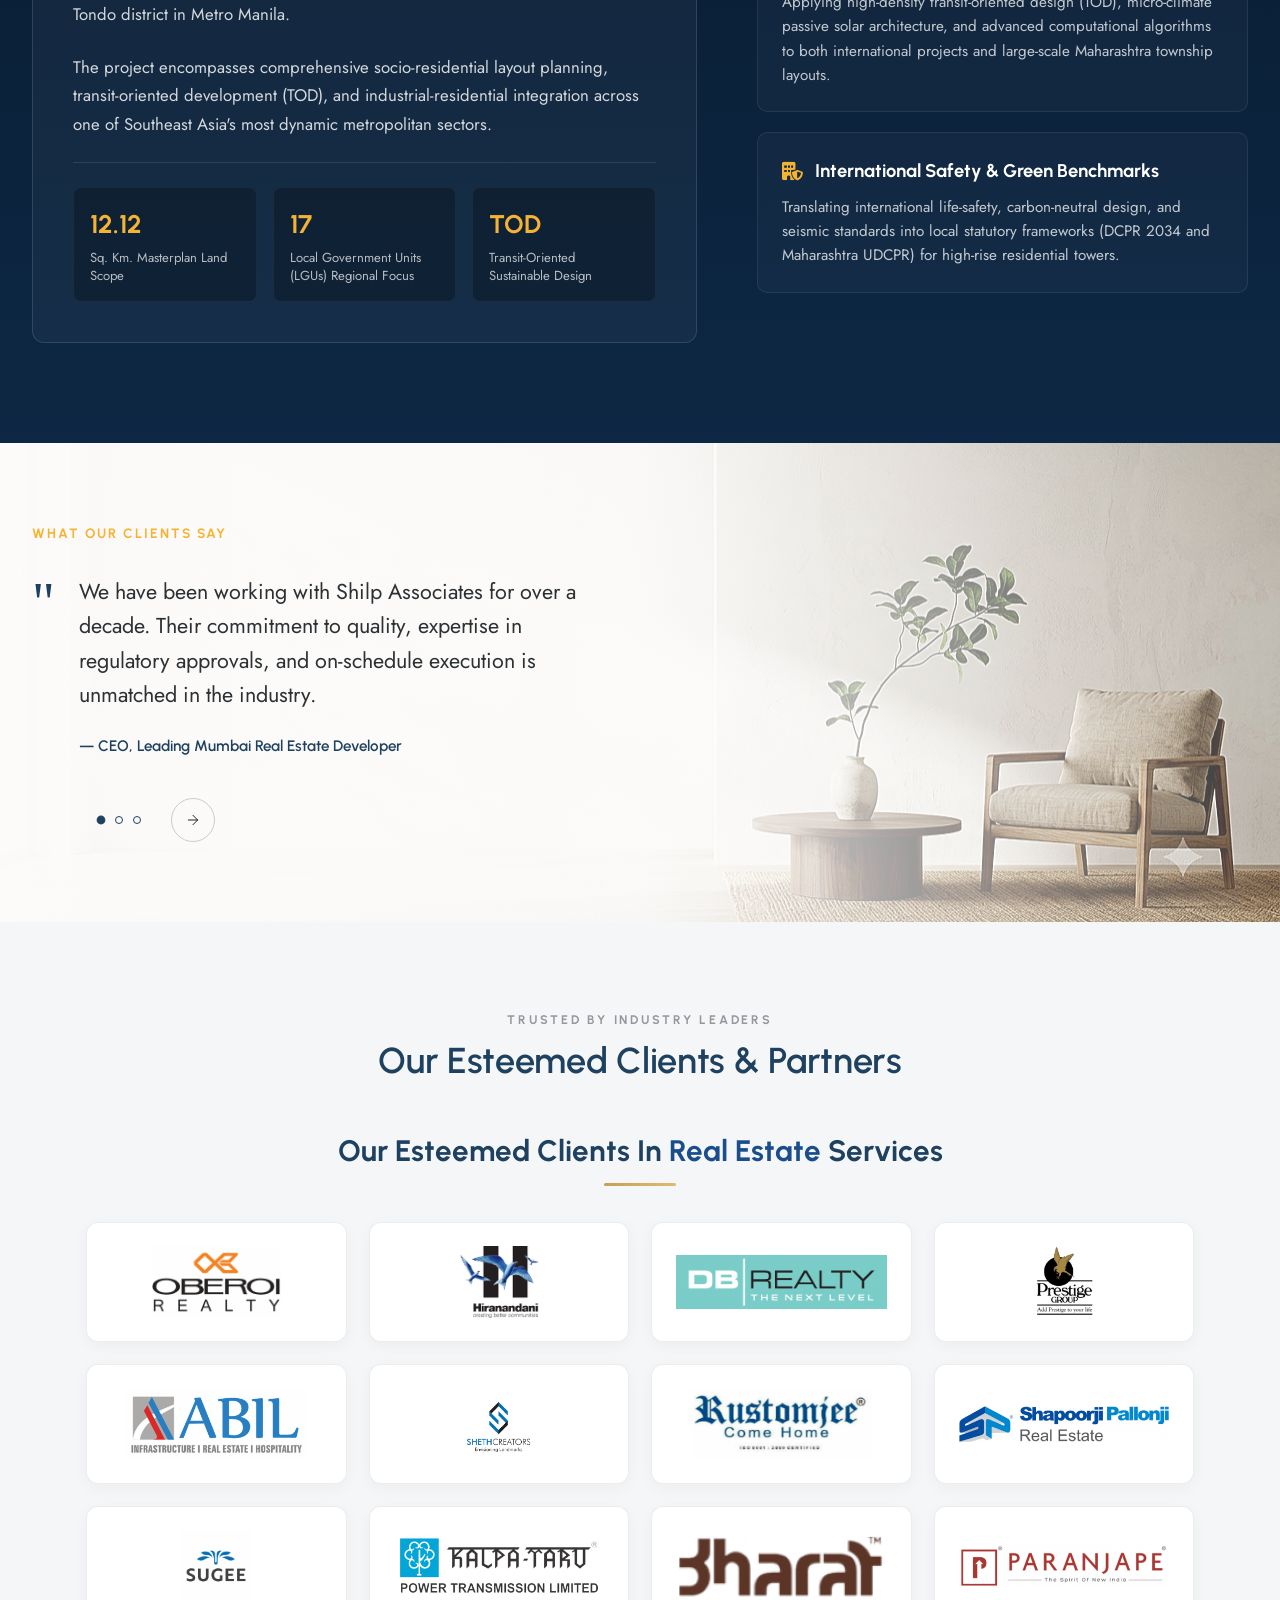
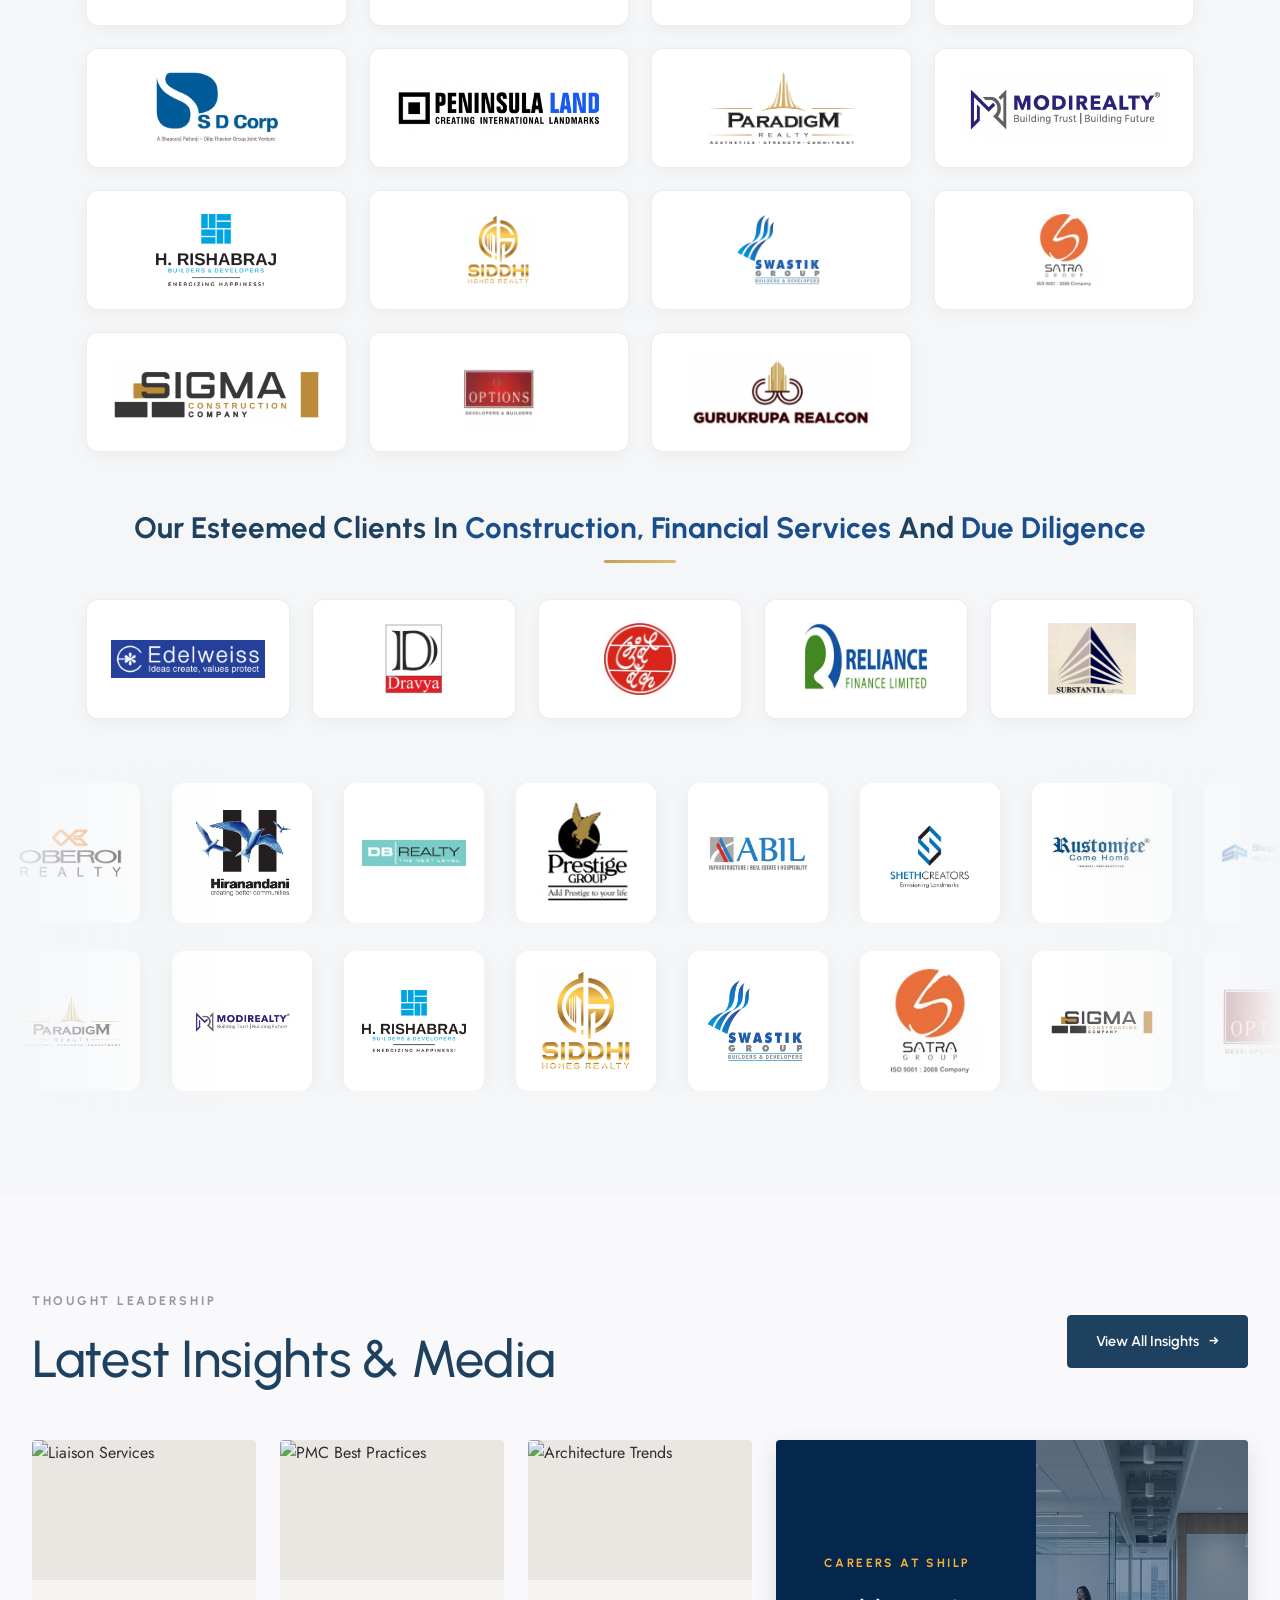
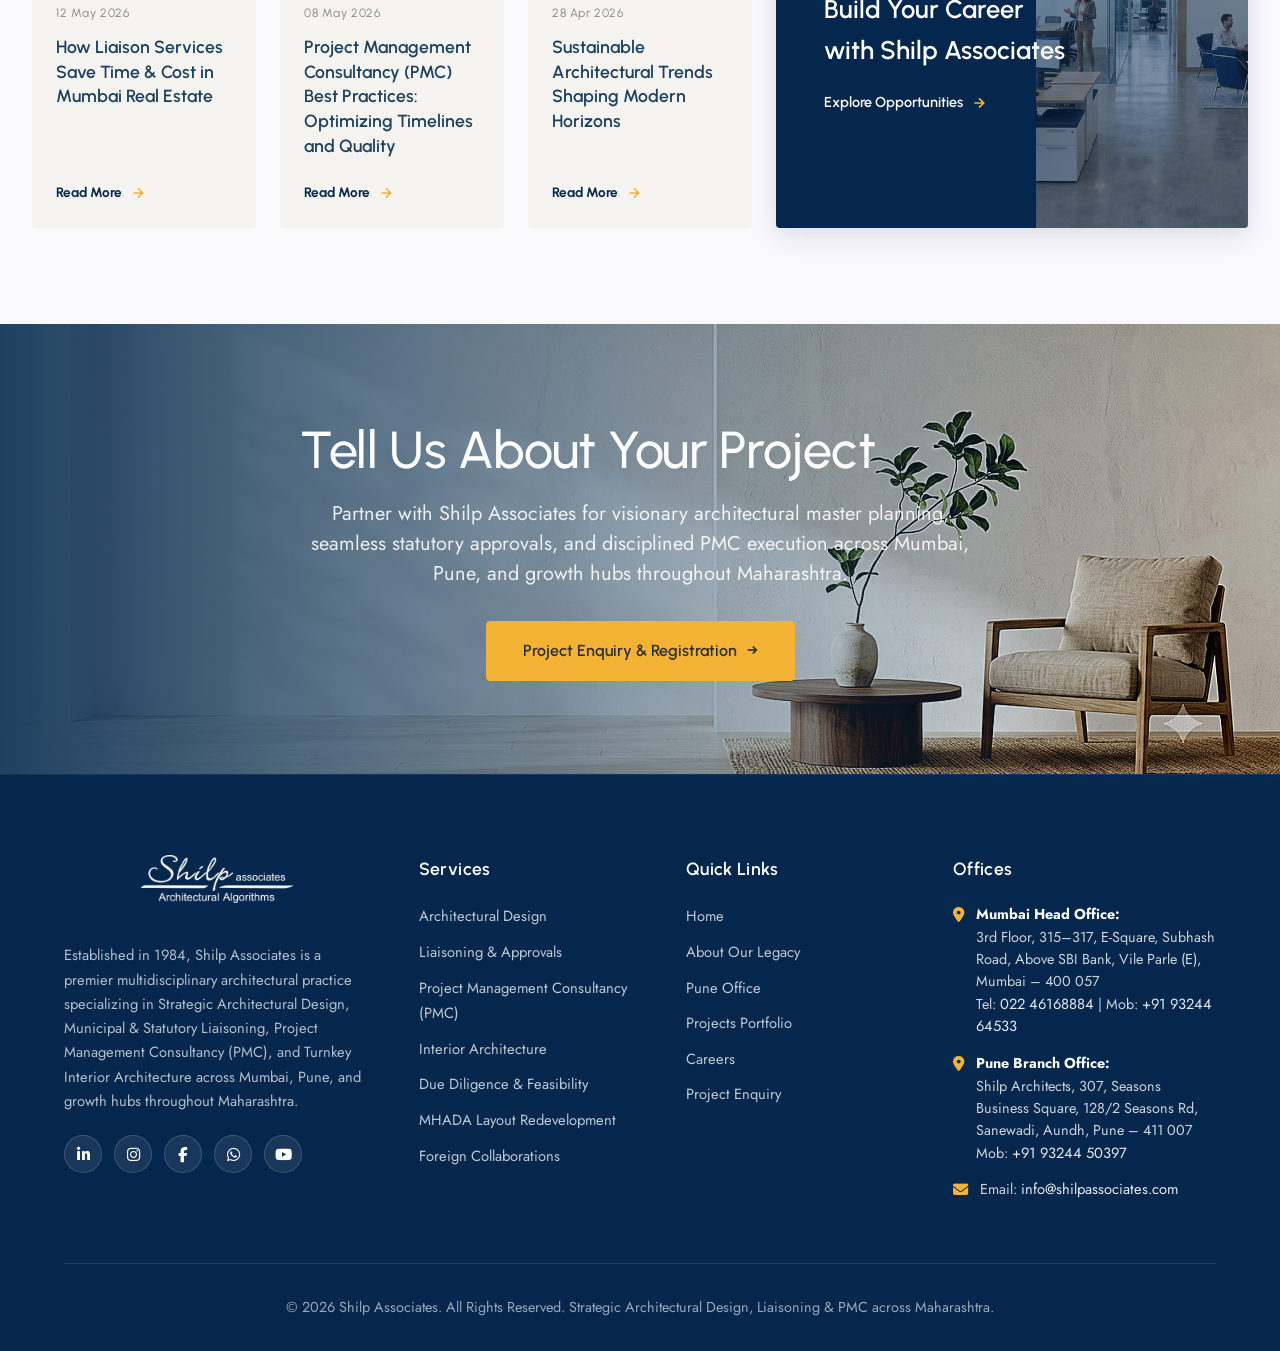
==== commit 00baf37d: "feat: update client section with authentic 28 partners from shilpassociates.com in real estate and f" ====
--- a/index.html
+++ b/index.html
@@ -528,55 +528,179 @@
   </div>
 </section>
 
-<!-- ============================== CLIENTS MARQUEE ============================== -->
-<section class="clients-section reveal-up">
+<!-- ============================== CLIENTS SECTION ============================== -->
+<section class="clients-section reveal-up" id="clients">
   <div class="wrap">
     <span class="section-tag-gold" style="text-align: center; display: block; margin-bottom: 8px;">TRUSTED BY INDUSTRY LEADERS</span>
-    <h2 class="h2" style="text-align: center; margin-bottom: 40px;">Our Esteemed Clients &amp; Partners</h2>
-  </div>
-  <div class="logo-marquee-container">
+    <h2 class="h2" style="text-align: center; margin-bottom: 48px;">Our Esteemed Clients &amp; Partners</h2>
+
+    <!-- Category 1: Real Estate Services -->
+    <div class="client-category-block">
+      <h3 class="client-category-title">Our Esteemed Clients In <span class="title-accent">Real Estate</span> Services</h3>
+      <div class="client-title-bar"></div>
+      <div class="clients-roster-grid">
+        <div class="client-roster-card">
+          <img src="assets/clients/client-01-oberoi-realty.png" alt="Oberoi Realty" loading="lazy">
+        </div>
+        <div class="client-roster-card">
+          <img src="assets/clients/client-02-hiranandani.png" alt="Hiranandani" loading="lazy">
+        </div>
+        <div class="client-roster-card">
+          <img src="assets/clients/client-03-db-realty.png" alt="DB Realty" loading="lazy">
+        </div>
+        <div class="client-roster-card">
+          <img src="assets/clients/client-04-prestige-group.png" alt="Prestige Group" loading="lazy">
+        </div>
+        <div class="client-roster-card">
+          <img src="assets/clients/client-05-abil-group.png" alt="ABIL Group" loading="lazy">
+        </div>
+        <div class="client-roster-card">
+          <img src="assets/clients/client-06-sheth-creators.jpg" alt="Sheth Creators" loading="lazy">
+        </div>
+        <div class="client-roster-card">
+          <img src="assets/clients/client-07-rustomjee.png" alt="Rustomjee" loading="lazy">
+        </div>
+        <div class="client-roster-card">
+          <img src="assets/clients/client-08-shapoorji-pallonji.png" alt="Shapoorji Pallonji" loading="lazy">
+        </div>
+        <div class="client-roster-card">
+          <img src="assets/clients/client-09-sugee-group.png" alt="Sugee Group" loading="lazy">
+        </div>
+        <div class="client-roster-card">
+          <img src="assets/clients/client-10-kalpataru.png" alt="Kalpataru" loading="lazy">
+        </div>
+        <div class="client-roster-card">
+          <img src="assets/clients/client-11-bharat-infrastructure.png" alt="Bharat Infrastructure" loading="lazy">
+        </div>
+        <div class="client-roster-card">
+          <img src="assets/clients/client-12-paranjape-schemes.png" alt="Paranjape Schemes" loading="lazy">
+        </div>
+        <div class="client-roster-card">
+          <img src="assets/clients/client-13-sd-corp.jpeg" alt="SD Corp" loading="lazy">
+        </div>
+        <div class="client-roster-card">
+          <img src="assets/clients/client-14-peninsula-land.png" alt="Peninsula Land" loading="lazy">
+        </div>
+        <div class="client-roster-card">
+          <img src="assets/clients/client-15-paradigm-realty.png" alt="Paradigm Realty" loading="lazy">
+        </div>
+        <div class="client-roster-card">
+          <img src="assets/clients/client-16-modi-realty.png" alt="Modi Realty" loading="lazy">
+        </div>
+        <div class="client-roster-card">
+          <img src="assets/clients/client-17-rishabraj.png" alt="Rishabraj" loading="lazy">
+        </div>
+        <div class="client-roster-card">
+          <img src="assets/clients/client-18-siddhi-homes.png" alt="Siddhi Homes" loading="lazy">
+        </div>
+        <div class="client-roster-card">
+          <img src="assets/clients/client-19-swastik-group.png" alt="Swastik Group" loading="lazy">
+        </div>
+        <div class="client-roster-card">
+          <img src="assets/clients/client-20-satra-group.jpeg" alt="Satra Group" loading="lazy">
+        </div>
+        <div class="client-roster-card">
+          <img src="assets/clients/client-21-sigma-construction.png" alt="Sigma Construction" loading="lazy">
+        </div>
+        <div class="client-roster-card">
+          <img src="assets/clients/client-22-options-developers.webp" alt="Options Developers" loading="lazy">
+        </div>
+        <div class="client-roster-card">
+          <img src="assets/clients/client-23-gurukrupa-realcon.png" alt="Gurukrupa Realcon" loading="lazy">
+        </div>
+      </div>
+    </div>
+
+    <!-- Category 2: Construction, Financial Services and Due Diligence -->
+    <div class="client-category-block" style="margin-top: 56px;">
+      <h3 class="client-category-title">Our Esteemed Clients In <span class="title-accent">Construction, Financial Services</span> And <span class="title-accent">Due Diligence</span></h3>
+      <div class="client-title-bar"></div>
+      <div class="clients-roster-grid grid-center-5">
+        <div class="client-roster-card">
+          <img src="assets/clients/client-24-edelweiss.png" alt="Edelweiss" loading="lazy">
+        </div>
+        <div class="client-roster-card">
+          <img src="assets/clients/client-25-dravya.png" alt="Dravya" loading="lazy">
+        </div>
+        <div class="client-roster-card">
+          <img src="assets/clients/client-26-saraswat-bank.jpg" alt="Saraswat Bank" loading="lazy">
+        </div>
+        <div class="client-roster-card">
+          <img src="assets/clients/client-27-reliance-finance.jpeg" alt="Reliance Finance Limited" loading="lazy">
+        </div>
+        <div class="client-roster-card">
+          <img src="assets/clients/client-28-substantia-capital.png" alt="Substantia Capital" loading="lazy">
+        </div>
+      </div>
+    </div>
+  </div>
+
+  <!-- Dynamic Marquee Tape featuring all 28 partners -->
+  <div class="logo-marquee-container" style="margin-top: 48px;">
     <!-- Row 1: Leftward Infinite Scroll -->
     <div class="logo-marquee-row">
       <div class="marquee-track marquee-track-left">
-        <div class="marquee-card-box"><img src="assets/client-lodha.png" alt="Lodha Group"></div>
-        <div class="marquee-card-box"><img src="assets/client-logo2.jpg" alt="Oberoi Realty"></div>
-        <div class="marquee-card-box"><img src="assets/client-mahindra.jpg" alt="Mahindra Lifespaces"></div>
-        <div class="marquee-card-box"><img src="assets/client-logo4.jpg" alt="DLF Building India"></div>
-        <div class="marquee-card-box"><img src="assets/client-lodha.png" alt="Lodha Group"></div>
-        <div class="marquee-card-box"><img src="assets/client-logo2.jpg" alt="Oberoi Realty"></div>
-        <div class="marquee-card-box"><img src="assets/client-mahindra.jpg" alt="Mahindra Lifespaces"></div>
-        <div class="marquee-card-box"><img src="assets/client-logo4.jpg" alt="DLF Building India"></div>
-        <!-- Duplicate set for seamless loop -->
-        <div class="marquee-card-box"><img src="assets/client-lodha.png" alt="Lodha Group"></div>
-        <div class="marquee-card-box"><img src="assets/client-logo2.jpg" alt="Oberoi Realty"></div>
-        <div class="marquee-card-box"><img src="assets/client-mahindra.jpg" alt="Mahindra Lifespaces"></div>
-        <div class="marquee-card-box"><img src="assets/client-logo4.jpg" alt="DLF Building India"></div>
-        <div class="marquee-card-box"><img src="assets/client-lodha.png" alt="Lodha Group"></div>
-        <div class="marquee-card-box"><img src="assets/client-logo2.jpg" alt="Oberoi Realty"></div>
-        <div class="marquee-card-box"><img src="assets/client-mahindra.jpg" alt="Mahindra Lifespaces"></div>
-        <div class="marquee-card-box"><img src="assets/client-logo4.jpg" alt="DLF Building India"></div>
+        <div class="marquee-card-box"><img src="assets/clients/client-01-oberoi-realty.png" alt="Oberoi Realty" loading="lazy"></div>
+        <div class="marquee-card-box"><img src="assets/clients/client-02-hiranandani.png" alt="Hiranandani" loading="lazy"></div>
+        <div class="marquee-card-box"><img src="assets/clients/client-03-db-realty.png" alt="DB Realty" loading="lazy"></div>
+        <div class="marquee-card-box"><img src="assets/clients/client-04-prestige-group.png" alt="Prestige Group" loading="lazy"></div>
+        <div class="marquee-card-box"><img src="assets/clients/client-05-abil-group.png" alt="ABIL Group" loading="lazy"></div>
+        <div class="marquee-card-box"><img src="assets/clients/client-06-sheth-creators.jpg" alt="Sheth Creators" loading="lazy"></div>
+        <div class="marquee-card-box"><img src="assets/clients/client-07-rustomjee.png" alt="Rustomjee" loading="lazy"></div>
+        <div class="marquee-card-box"><img src="assets/clients/client-08-shapoorji-pallonji.png" alt="Shapoorji Pallonji" loading="lazy"></div>
+        <div class="marquee-card-box"><img src="assets/clients/client-09-sugee-group.png" alt="Sugee Group" loading="lazy"></div>
+        <div class="marquee-card-box"><img src="assets/clients/client-10-kalpataru.png" alt="Kalpataru" loading="lazy"></div>
+        <div class="marquee-card-box"><img src="assets/clients/client-11-bharat-infrastructure.png" alt="Bharat Infrastructure" loading="lazy"></div>
+        <div class="marquee-card-box"><img src="assets/clients/client-12-paranjape-schemes.png" alt="Paranjape Schemes" loading="lazy"></div>
+        <div class="marquee-card-box"><img src="assets/clients/client-13-sd-corp.jpeg" alt="SD Corp" loading="lazy"></div>
+        <div class="marquee-card-box"><img src="assets/clients/client-14-peninsula-land.png" alt="Peninsula Land" loading="lazy"></div>
+        <div class="marquee-card-box"><img src="assets/clients/client-01-oberoi-realty.png" alt="Oberoi Realty" loading="lazy"></div>
+        <div class="marquee-card-box"><img src="assets/clients/client-02-hiranandani.png" alt="Hiranandani" loading="lazy"></div>
+        <div class="marquee-card-box"><img src="assets/clients/client-03-db-realty.png" alt="DB Realty" loading="lazy"></div>
+        <div class="marquee-card-box"><img src="assets/clients/client-04-prestige-group.png" alt="Prestige Group" loading="lazy"></div>
+        <div class="marquee-card-box"><img src="assets/clients/client-05-abil-group.png" alt="ABIL Group" loading="lazy"></div>
+        <div class="marquee-card-box"><img src="assets/clients/client-06-sheth-creators.jpg" alt="Sheth Creators" loading="lazy"></div>
+        <div class="marquee-card-box"><img src="assets/clients/client-07-rustomjee.png" alt="Rustomjee" loading="lazy"></div>
+        <div class="marquee-card-box"><img src="assets/clients/client-08-shapoorji-pallonji.png" alt="Shapoorji Pallonji" loading="lazy"></div>
+        <div class="marquee-card-box"><img src="assets/clients/client-09-sugee-group.png" alt="Sugee Group" loading="lazy"></div>
+        <div class="marquee-card-box"><img src="assets/clients/client-10-kalpataru.png" alt="Kalpataru" loading="lazy"></div>
+        <div class="marquee-card-box"><img src="assets/clients/client-11-bharat-infrastructure.png" alt="Bharat Infrastructure" loading="lazy"></div>
+        <div class="marquee-card-box"><img src="assets/clients/client-12-paranjape-schemes.png" alt="Paranjape Schemes" loading="lazy"></div>
+        <div class="marquee-card-box"><img src="assets/clients/client-13-sd-corp.jpeg" alt="SD Corp" loading="lazy"></div>
+        <div class="marquee-card-box"><img src="assets/clients/client-14-peninsula-land.png" alt="Peninsula Land" loading="lazy"></div>
       </div>
     </div>
     <!-- Row 2: Rightward Infinite Scroll -->
     <div class="logo-marquee-row">
       <div class="marquee-track marquee-track-right">
-        <div class="marquee-card-box"><img src="assets/client-logo4.jpg" alt="DLF Building India"></div>
-        <div class="marquee-card-box"><img src="assets/client-mahindra.jpg" alt="Mahindra Lifespaces"></div>
-        <div class="marquee-card-box"><img src="assets/client-logo2.jpg" alt="Oberoi Realty"></div>
-        <div class="marquee-card-box"><img src="assets/client-lodha.png" alt="Lodha Group"></div>
-        <div class="marquee-card-box"><img src="assets/client-logo4.jpg" alt="DLF Building India"></div>
-        <div class="marquee-card-box"><img src="assets/client-mahindra.jpg" alt="Mahindra Lifespaces"></div>
-        <div class="marquee-card-box"><img src="assets/client-logo2.jpg" alt="Oberoi Realty"></div>
-        <div class="marquee-card-box"><img src="assets/client-lodha.png" alt="Lodha Group"></div>
-        <!-- Duplicate set for seamless loop -->
-        <div class="marquee-card-box"><img src="assets/client-logo4.jpg" alt="DLF Building India"></div>
-        <div class="marquee-card-box"><img src="assets/client-mahindra.jpg" alt="Mahindra Lifespaces"></div>
-        <div class="marquee-card-box"><img src="assets/client-logo2.jpg" alt="Oberoi Realty"></div>
-        <div class="marquee-card-box"><img src="assets/client-lodha.png" alt="Lodha Group"></div>
-        <div class="marquee-card-box"><img src="assets/client-logo4.jpg" alt="DLF Building India"></div>
-        <div class="marquee-card-box"><img src="assets/client-mahindra.jpg" alt="Mahindra Lifespaces"></div>
-        <div class="marquee-card-box"><img src="assets/client-logo2.jpg" alt="Oberoi Realty"></div>
-        <div class="marquee-card-box"><img src="assets/client-lodha.png" alt="Lodha Group"></div>
+        <div class="marquee-card-box"><img src="assets/clients/client-15-paradigm-realty.png" alt="Paradigm Realty" loading="lazy"></div>
+        <div class="marquee-card-box"><img src="assets/clients/client-16-modi-realty.png" alt="Modi Realty" loading="lazy"></div>
+        <div class="marquee-card-box"><img src="assets/clients/client-17-rishabraj.png" alt="Rishabraj" loading="lazy"></div>
+        <div class="marquee-card-box"><img src="assets/clients/client-18-siddhi-homes.png" alt="Siddhi Homes" loading="lazy"></div>
+        <div class="marquee-card-box"><img src="assets/clients/client-19-swastik-group.png" alt="Swastik Group" loading="lazy"></div>
+        <div class="marquee-card-box"><img src="assets/clients/client-20-satra-group.jpeg" alt="Satra Group" loading="lazy"></div>
+        <div class="marquee-card-box"><img src="assets/clients/client-21-sigma-construction.png" alt="Sigma Construction" loading="lazy"></div>
+        <div class="marquee-card-box"><img src="assets/clients/client-22-options-developers.webp" alt="Options Developers" loading="lazy"></div>
+        <div class="marquee-card-box"><img src="assets/clients/client-23-gurukrupa-realcon.png" alt="Gurukrupa Realcon" loading="lazy"></div>
+        <div class="marquee-card-box"><img src="assets/clients/client-24-edelweiss.png" alt="Edelweiss" loading="lazy"></div>
+        <div class="marquee-card-box"><img src="assets/clients/client-25-dravya.png" alt="Dravya" loading="lazy"></div>
+        <div class="marquee-card-box"><img src="assets/clients/client-26-saraswat-bank.jpg" alt="Saraswat Bank" loading="lazy"></div>
+        <div class="marquee-card-box"><img src="assets/clients/client-27-reliance-finance.jpeg" alt="Reliance Finance Limited" loading="lazy"></div>
+        <div class="marquee-card-box"><img src="assets/clients/client-28-substantia-capital.png" alt="Substantia Capital" loading="lazy"></div>
+        <div class="marquee-card-box"><img src="assets/clients/client-15-paradigm-realty.png" alt="Paradigm Realty" loading="lazy"></div>
+        <div class="marquee-card-box"><img src="assets/clients/client-16-modi-realty.png" alt="Modi Realty" loading="lazy"></div>
+        <div class="marquee-card-box"><img src="assets/clients/client-17-rishabraj.png" alt="Rishabraj" loading="lazy"></div>
+        <div class="marquee-card-box"><img src="assets/clients/client-18-siddhi-homes.png" alt="Siddhi Homes" loading="lazy"></div>
+        <div class="marquee-card-box"><img src="assets/clients/client-19-swastik-group.png" alt="Swastik Group" loading="lazy"></div>
+        <div class="marquee-card-box"><img src="assets/clients/client-20-satra-group.jpeg" alt="Satra Group" loading="lazy"></div>
+        <div class="marquee-card-box"><img src="assets/clients/client-21-sigma-construction.png" alt="Sigma Construction" loading="lazy"></div>
+        <div class="marquee-card-box"><img src="assets/clients/client-22-options-developers.webp" alt="Options Developers" loading="lazy"></div>
+        <div class="marquee-card-box"><img src="assets/clients/client-23-gurukrupa-realcon.png" alt="Gurukrupa Realcon" loading="lazy"></div>
+        <div class="marquee-card-box"><img src="assets/clients/client-24-edelweiss.png" alt="Edelweiss" loading="lazy"></div>
+        <div class="marquee-card-box"><img src="assets/clients/client-25-dravya.png" alt="Dravya" loading="lazy"></div>
+        <div class="marquee-card-box"><img src="assets/clients/client-26-saraswat-bank.jpg" alt="Saraswat Bank" loading="lazy"></div>
+        <div class="marquee-card-box"><img src="assets/clients/client-27-reliance-finance.jpeg" alt="Reliance Finance Limited" loading="lazy"></div>
+        <div class="marquee-card-box"><img src="assets/clients/client-28-substantia-capital.png" alt="Substantia Capital" loading="lazy"></div>
       </div>
     </div>
   </div>
--- a/assets/styles.css
+++ b/assets/styles.css
@@ -3017,3 +3017,132 @@
   color: #7b756d;
   margin-top: 4px;
 }
+
+
+/* ==========================================================================
+   AUTHENTIC CLIENT ROSTER & CATEGORIES (from shilpassociates.com)
+   ========================================================================== */
+.client-category-block {
+  margin-bottom: 56px;
+}
+.client-category-block:last-child {
+  margin-bottom: 24px;
+}
+
+.client-category-title {
+  font-family: var(--font-heading, 'Cinzel', serif);
+  font-size: 1.85rem;
+  font-weight: 700;
+  color: var(--color-navy, #0f2236);
+  text-align: center;
+  margin-bottom: 12px;
+  line-height: 1.35;
+}
+.client-category-title .title-accent {
+  color: #1a4d8c;
+}
+
+.client-title-bar {
+  width: 72px;
+  height: 3px;
+  background: linear-gradient(90deg, #c5a059, #dfba73);
+  margin: 0 auto 36px auto;
+  border-radius: 2px;
+}
+
+.clients-roster-grid {
+  display: grid;
+  grid-template-columns: repeat(4, 1fr);
+  gap: 22px;
+  max-width: 1140px;
+  margin: 0 auto;
+  padding: 0 16px;
+}
+
+.clients-roster-grid.grid-center-5 {
+  grid-template-columns: repeat(5, 1fr);
+}
+
+.client-roster-card {
+  background: #ffffff;
+  border: 1px solid rgba(15, 34, 54, 0.08);
+  border-radius: 12px;
+  padding: 20px 24px;
+  height: 120px;
+  display: flex;
+  align-items: center;
+  justify-content: center;
+  box-shadow: 0 4px 16px rgba(0, 0, 0, 0.04);
+  transition: all 0.3s cubic-bezier(0.16, 1, 0.3, 1);
+}
+
+.client-roster-card:hover {
+  transform: translateY(-4px);
+  box-shadow: 0 12px 28px rgba(15, 34, 54, 0.12);
+  border-color: rgba(197, 160, 89, 0.4);
+}
+
+.client-roster-card img {
+  max-width: 100%;
+  max-height: 72px;
+  width: auto;
+  height: auto;
+  object-fit: contain;
+  transition: transform 0.3s ease;
+}
+
+.client-roster-card:hover img {
+  transform: scale(1.04);
+}
+
+@media (max-width: 1024px) {
+  .clients-roster-grid {
+    grid-template-columns: repeat(3, 1fr);
+    gap: 16px;
+  }
+  .clients-roster-grid.grid-center-5 {
+    grid-template-columns: repeat(3, 1fr);
+  }
+}
+
+@media (max-width: 768px) {
+  .client-category-title {
+    font-size: 1.45rem;
+    padding: 0 12px;
+  }
+  .client-title-bar {
+    margin-bottom: 24px;
+  }
+  .clients-roster-grid {
+    grid-template-columns: repeat(2, 1fr);
+    gap: 14px;
+  }
+  .clients-roster-grid.grid-center-5 {
+    grid-template-columns: repeat(2, 1fr);
+  }
+  .client-roster-card {
+    height: 100px;
+    padding: 14px 16px;
+  }
+  .client-roster-card img {
+    max-height: 56px;
+  }
+}
+
+@media (max-width: 480px) {
+  .clients-roster-grid {
+    grid-template-columns: repeat(2, 1fr);
+    gap: 10px;
+  }
+  .clients-roster-grid.grid-center-5 {
+    grid-template-columns: repeat(2, 1fr);
+  }
+  .client-roster-card {
+    height: 90px;
+    padding: 12px 14px;
+  }
+  .client-roster-card img {
+    max-height: 48px;
+  }
+}
+
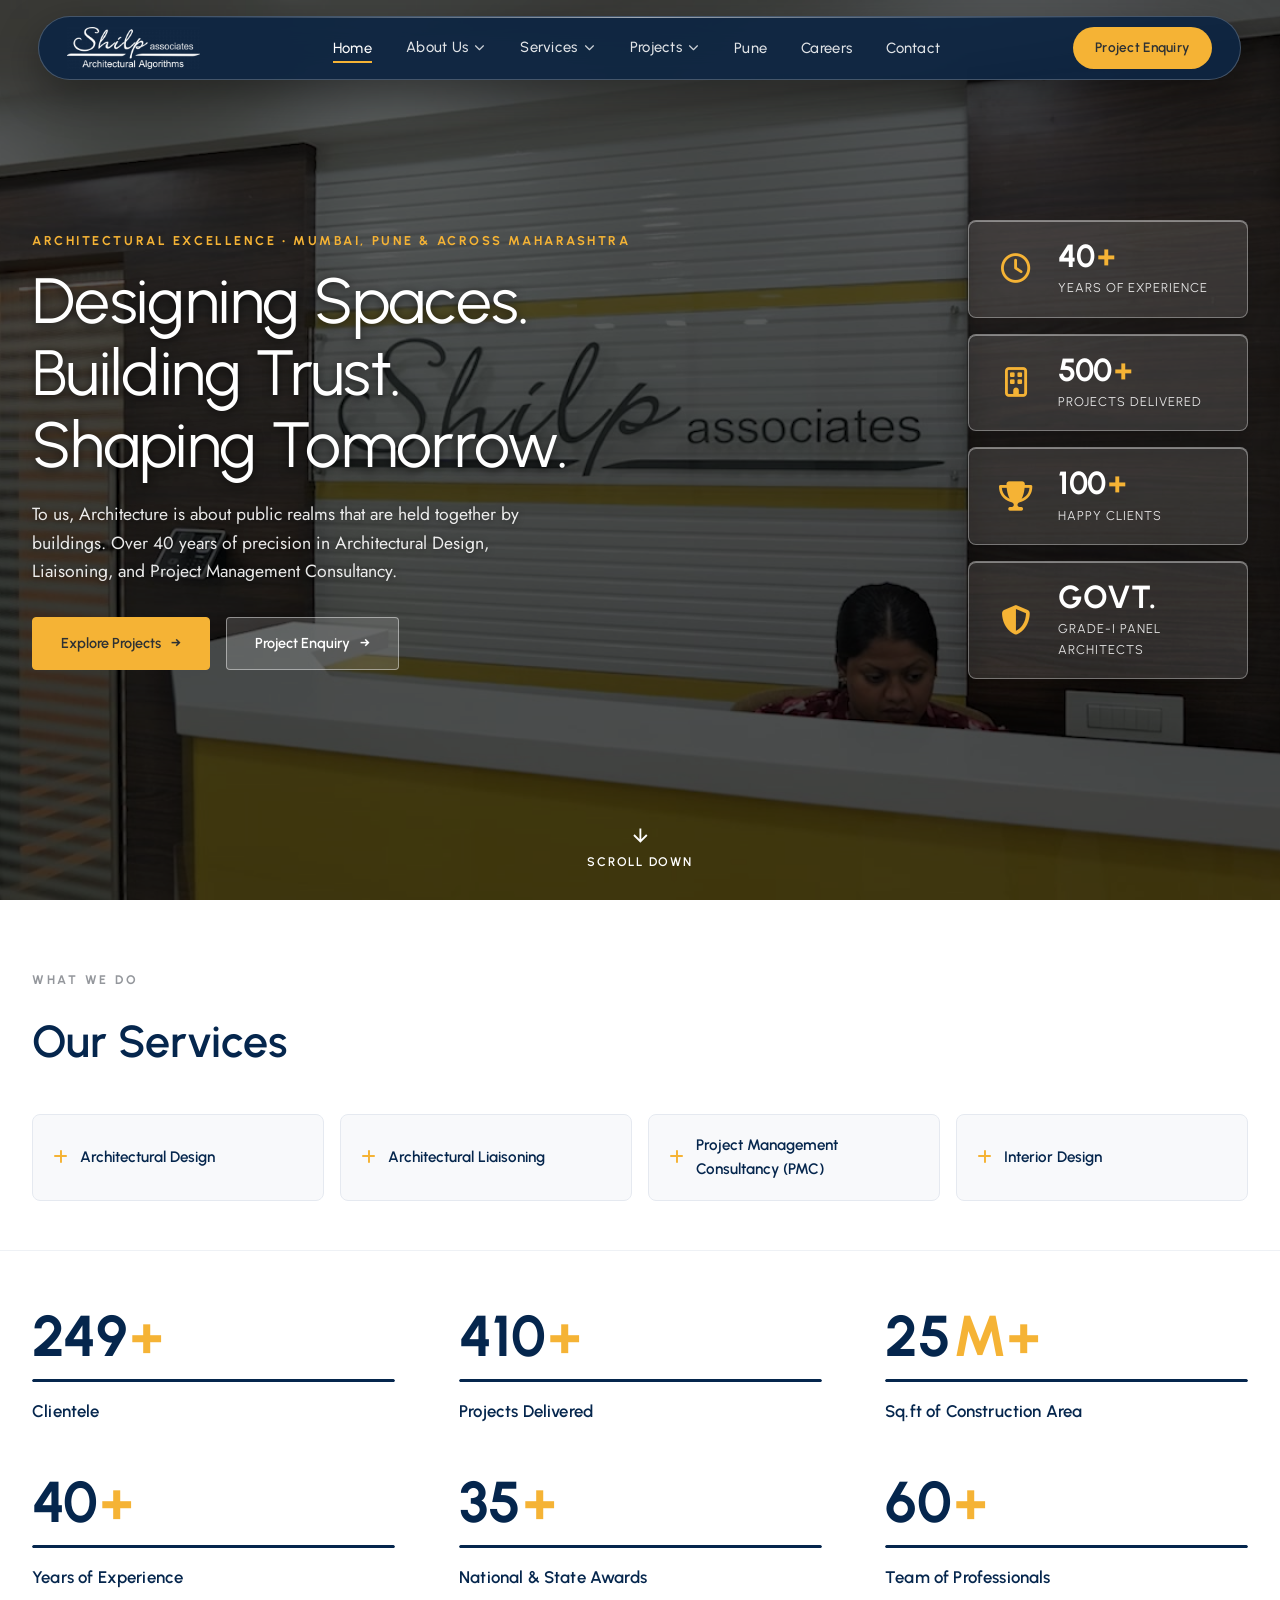
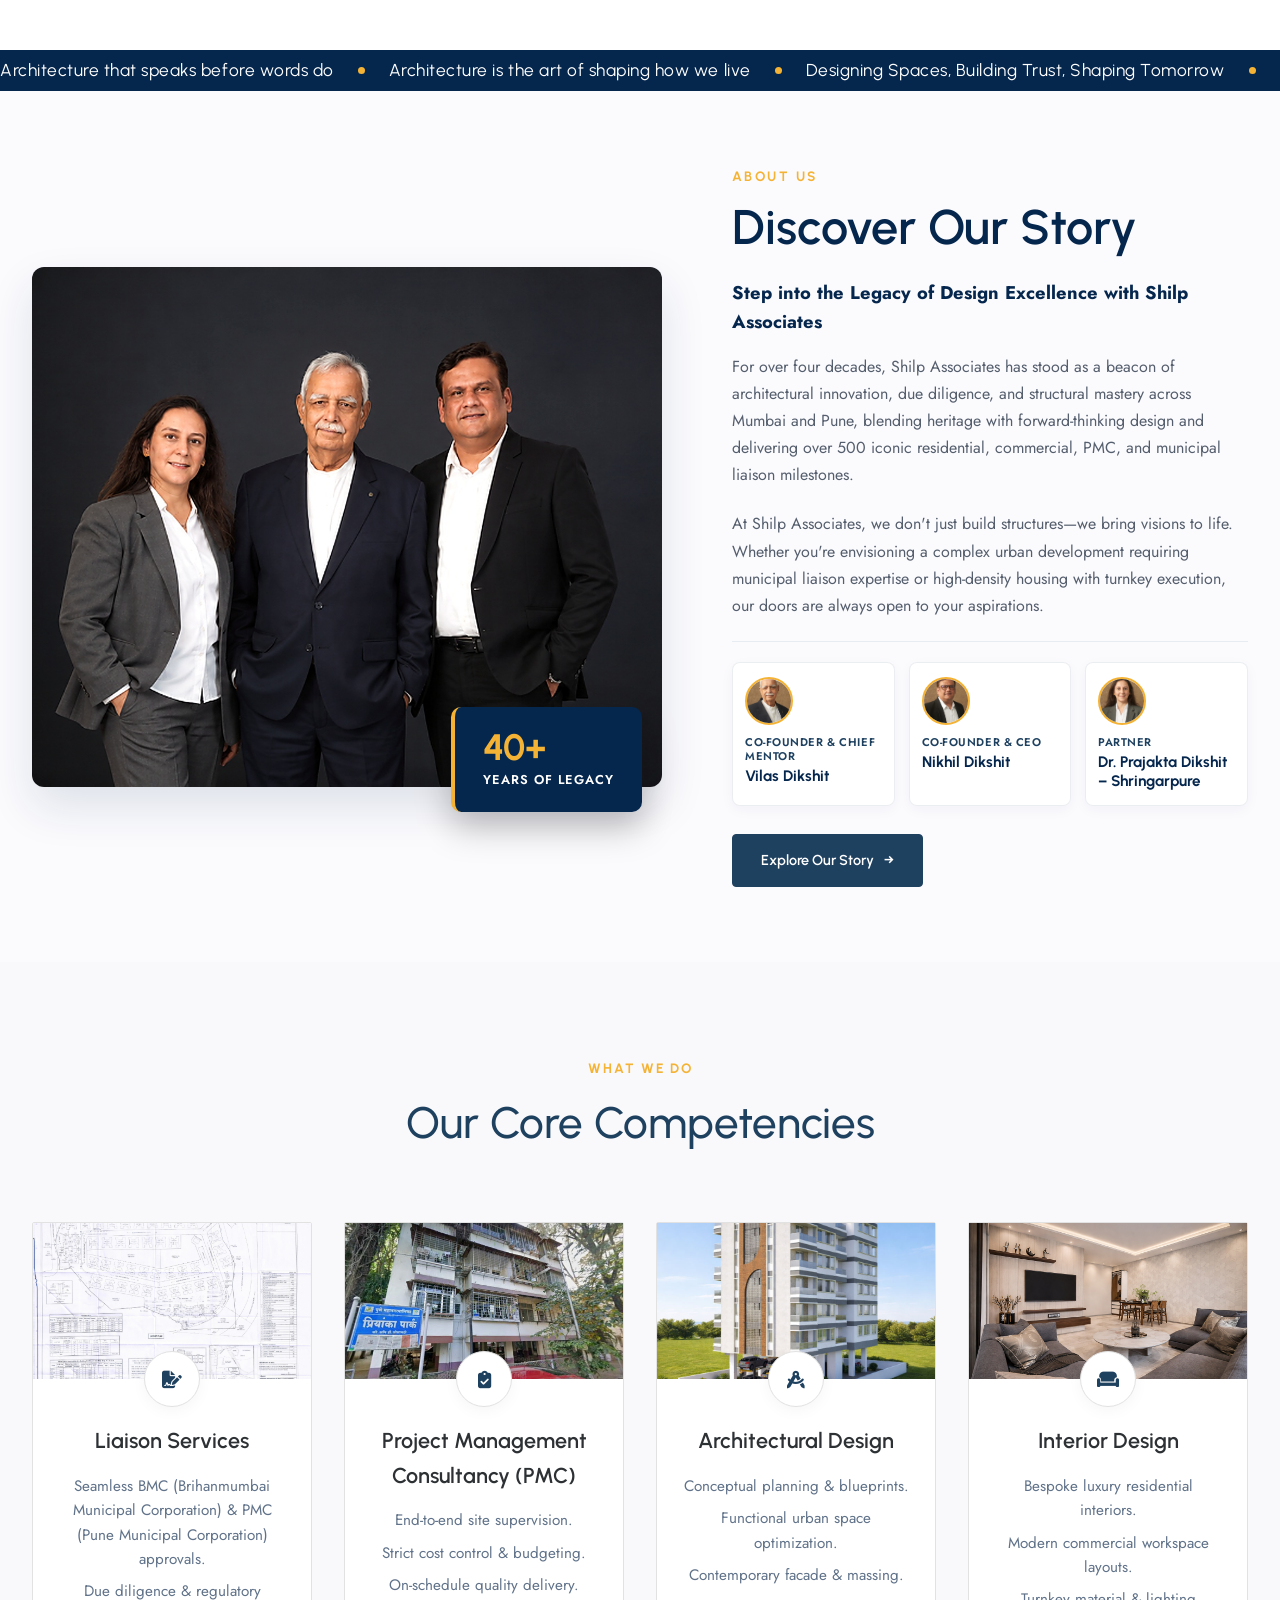
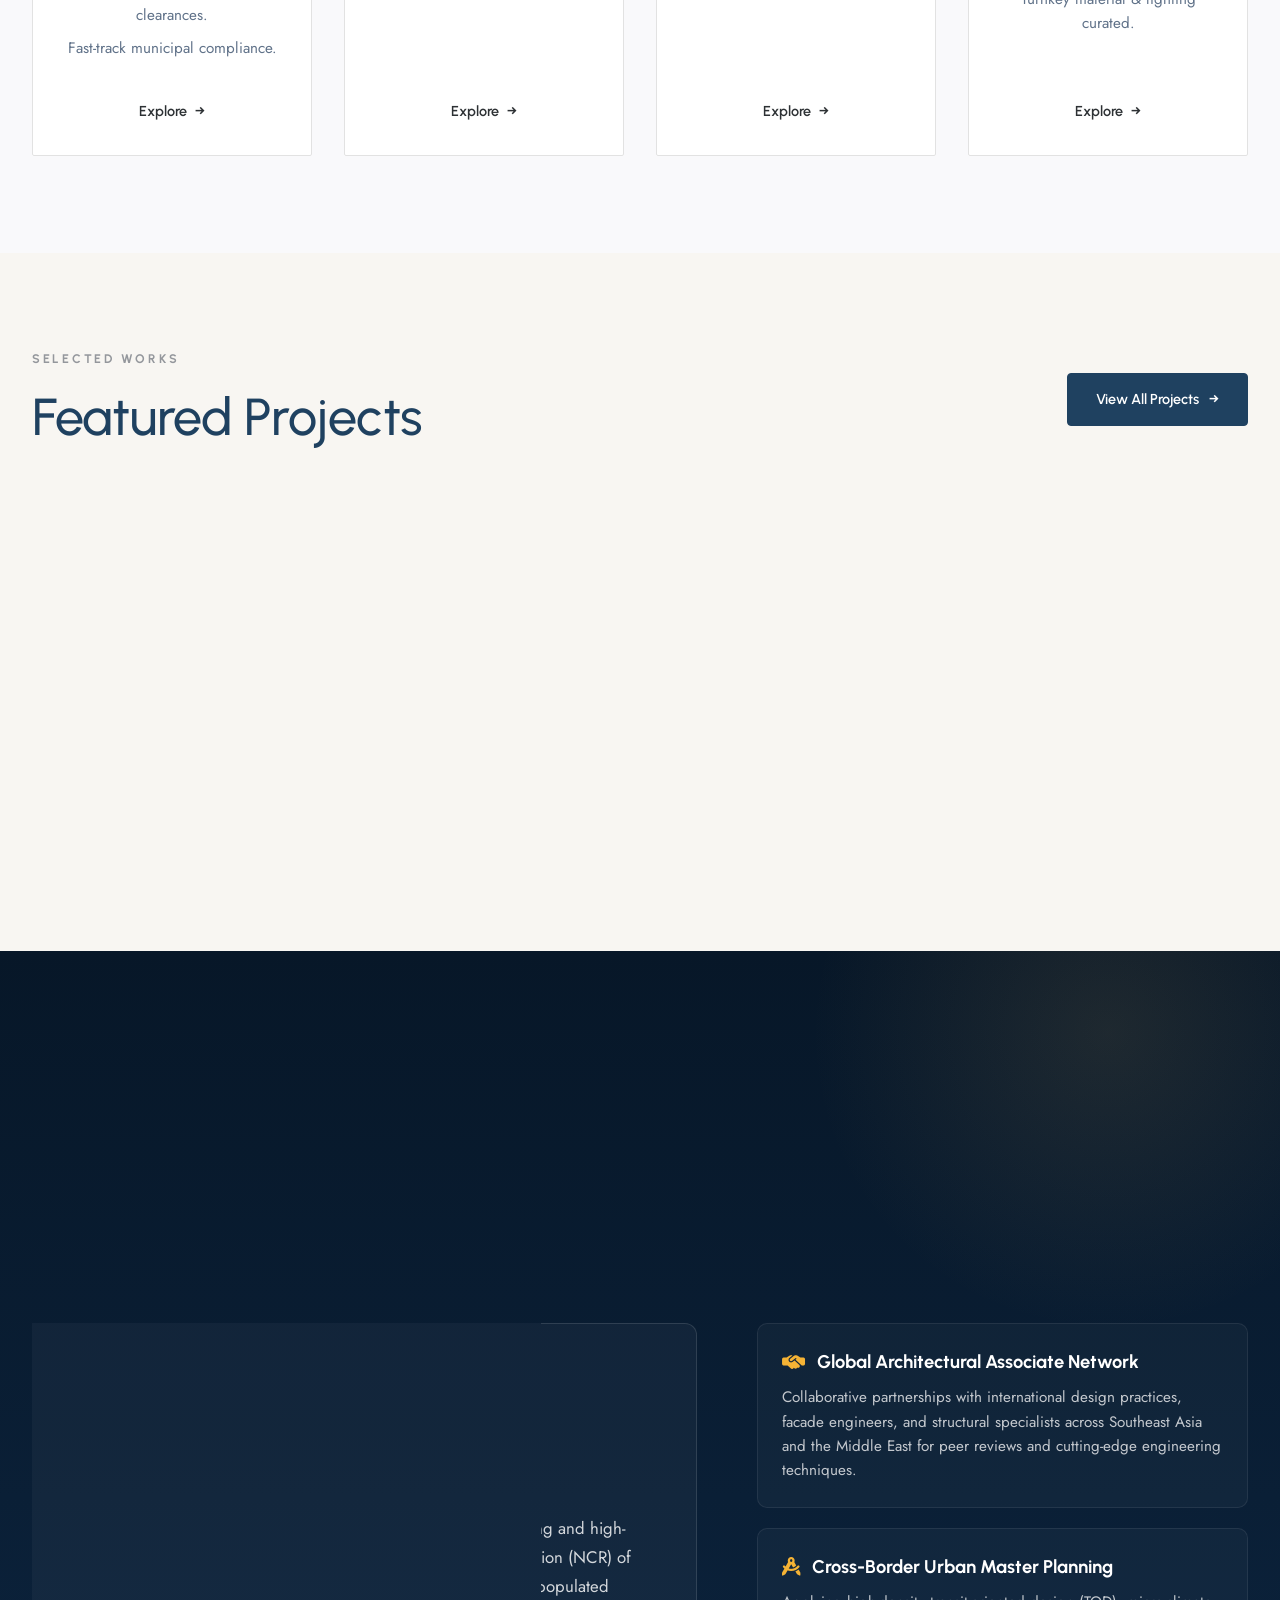
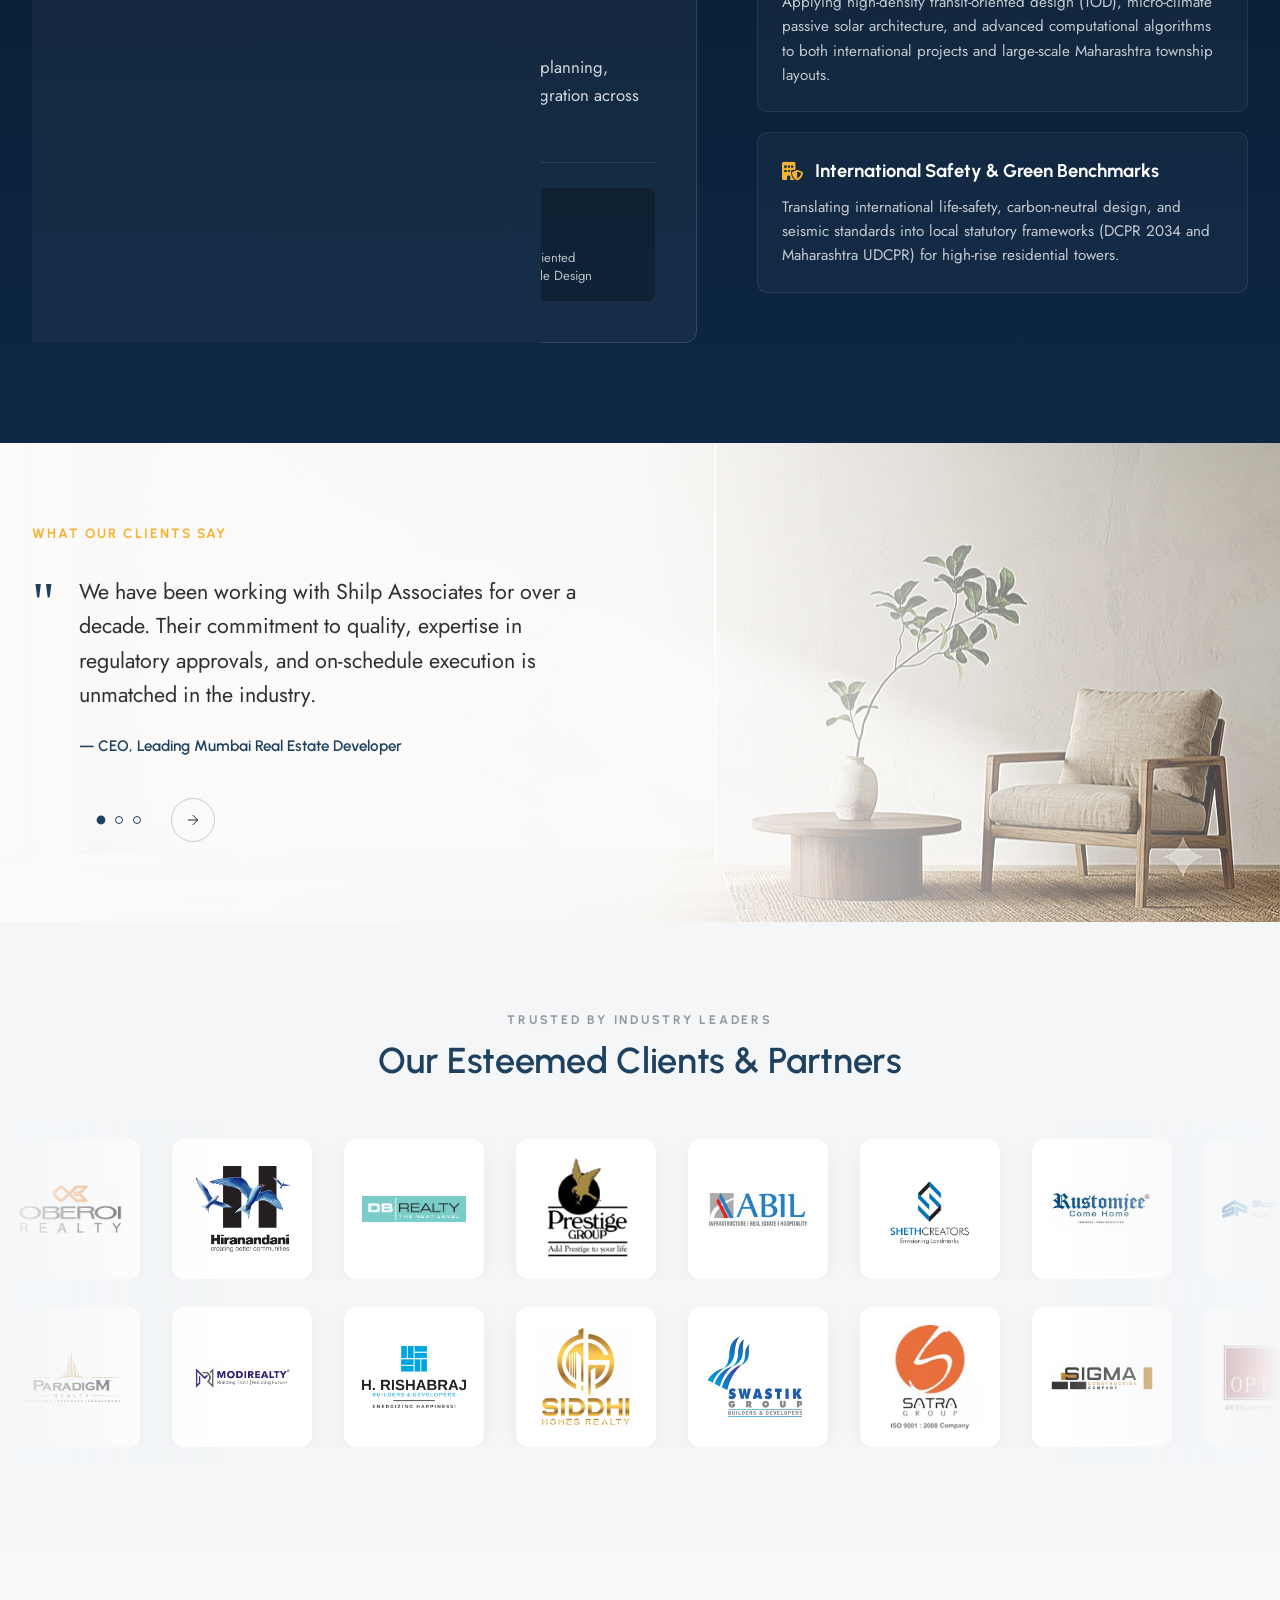
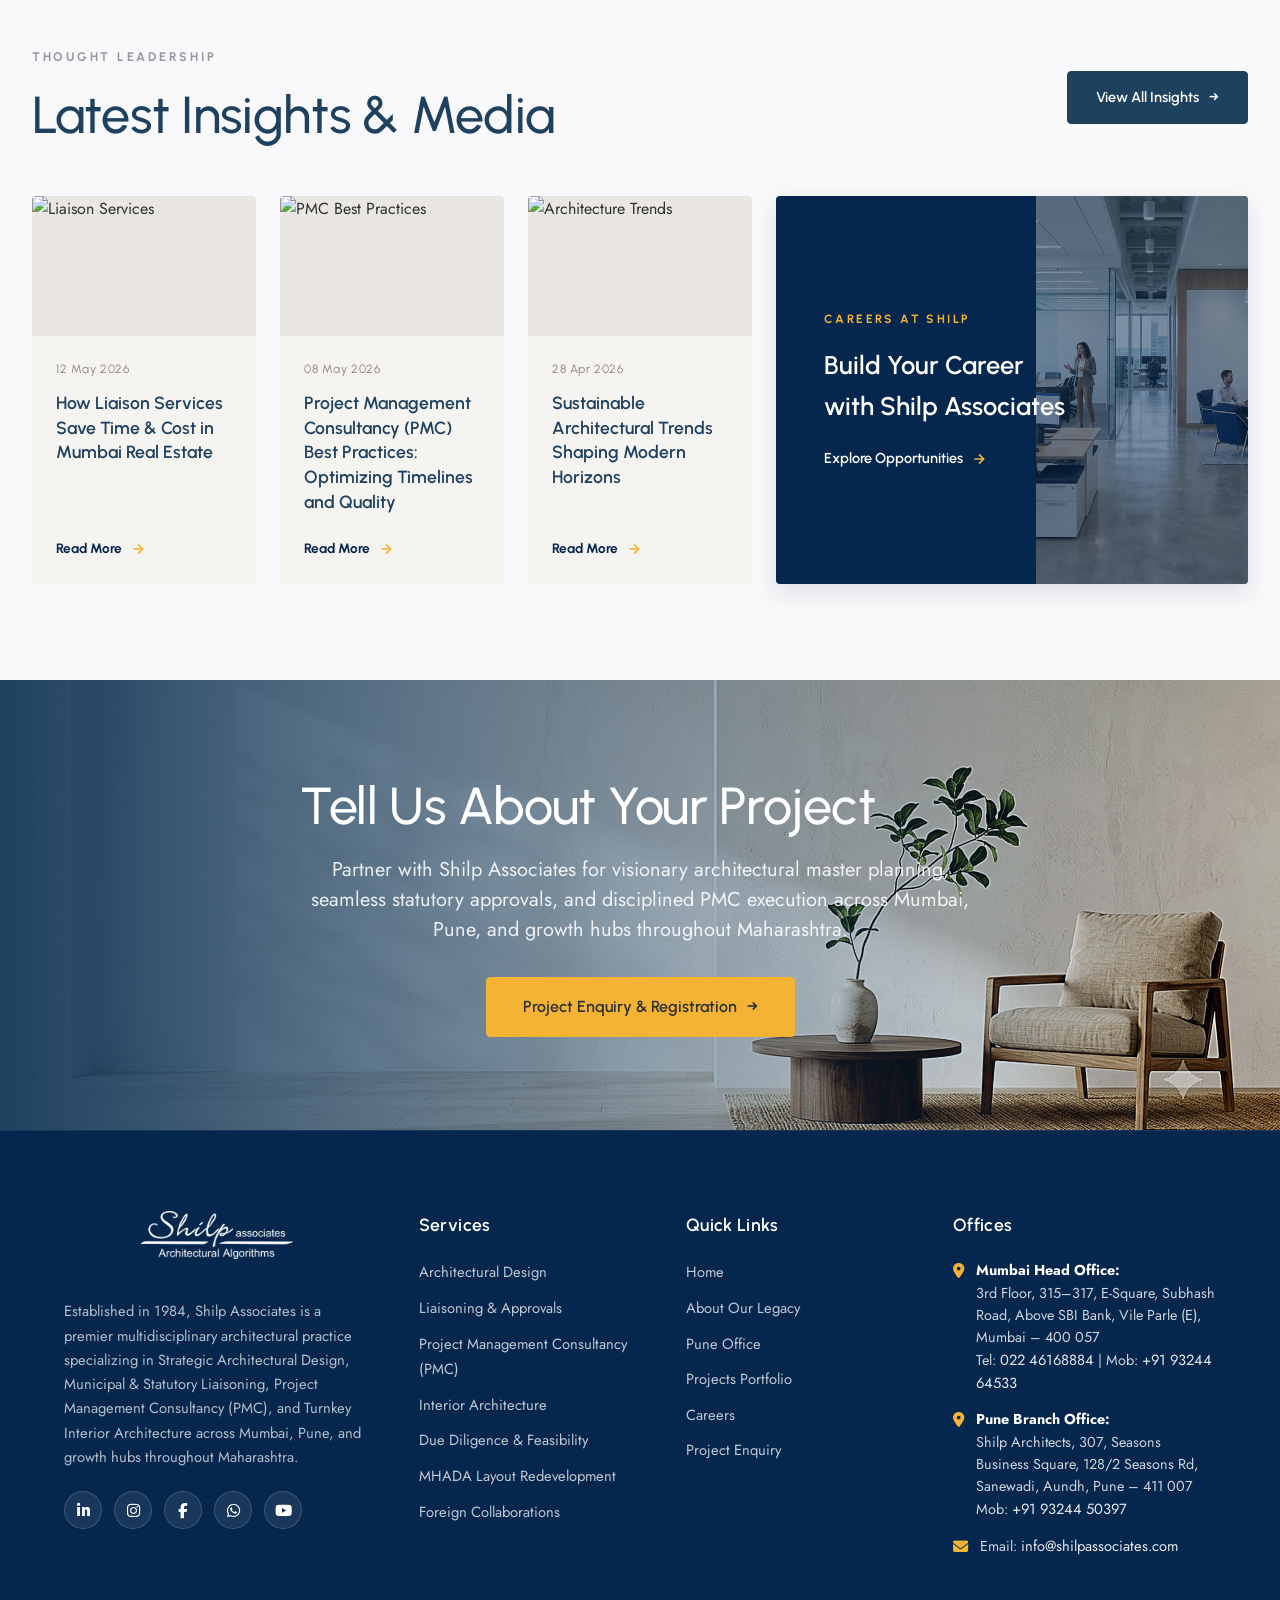
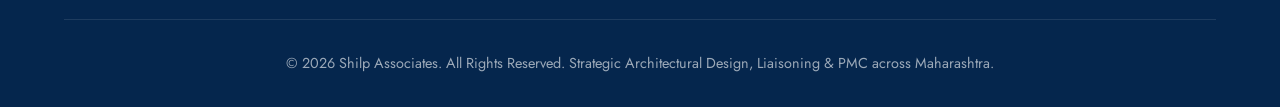
==== commit bd9a1cdd: "feat: keep only dual-row scrolling marquee for esteemed clients, remove static category grids" ====
--- a/index.html
+++ b/index.html
@@ -532,111 +532,11 @@
 <section class="clients-section reveal-up" id="clients">
   <div class="wrap">
     <span class="section-tag-gold" style="text-align: center; display: block; margin-bottom: 8px;">TRUSTED BY INDUSTRY LEADERS</span>
-    <h2 class="h2" style="text-align: center; margin-bottom: 48px;">Our Esteemed Clients &amp; Partners</h2>
-
-    <!-- Category 1: Real Estate Services -->
-    <div class="client-category-block">
-      <h3 class="client-category-title">Our Esteemed Clients In <span class="title-accent">Real Estate</span> Services</h3>
-      <div class="client-title-bar"></div>
-      <div class="clients-roster-grid">
-        <div class="client-roster-card">
-          <img src="assets/clients/client-01-oberoi-realty.png" alt="Oberoi Realty" loading="lazy">
-        </div>
-        <div class="client-roster-card">
-          <img src="assets/clients/client-02-hiranandani.png" alt="Hiranandani" loading="lazy">
-        </div>
-        <div class="client-roster-card">
-          <img src="assets/clients/client-03-db-realty.png" alt="DB Realty" loading="lazy">
-        </div>
-        <div class="client-roster-card">
-          <img src="assets/clients/client-04-prestige-group.png" alt="Prestige Group" loading="lazy">
-        </div>
-        <div class="client-roster-card">
-          <img src="assets/clients/client-05-abil-group.png" alt="ABIL Group" loading="lazy">
-        </div>
-        <div class="client-roster-card">
-          <img src="assets/clients/client-06-sheth-creators.jpg" alt="Sheth Creators" loading="lazy">
-        </div>
-        <div class="client-roster-card">
-          <img src="assets/clients/client-07-rustomjee.png" alt="Rustomjee" loading="lazy">
-        </div>
-        <div class="client-roster-card">
-          <img src="assets/clients/client-08-shapoorji-pallonji.png" alt="Shapoorji Pallonji" loading="lazy">
-        </div>
-        <div class="client-roster-card">
-          <img src="assets/clients/client-09-sugee-group.png" alt="Sugee Group" loading="lazy">
-        </div>
-        <div class="client-roster-card">
-          <img src="assets/clients/client-10-kalpataru.png" alt="Kalpataru" loading="lazy">
-        </div>
-        <div class="client-roster-card">
-          <img src="assets/clients/client-11-bharat-infrastructure.png" alt="Bharat Infrastructure" loading="lazy">
-        </div>
-        <div class="client-roster-card">
-          <img src="assets/clients/client-12-paranjape-schemes.png" alt="Paranjape Schemes" loading="lazy">
-        </div>
-        <div class="client-roster-card">
-          <img src="assets/clients/client-13-sd-corp.jpeg" alt="SD Corp" loading="lazy">
-        </div>
-        <div class="client-roster-card">
-          <img src="assets/clients/client-14-peninsula-land.png" alt="Peninsula Land" loading="lazy">
-        </div>
-        <div class="client-roster-card">
-          <img src="assets/clients/client-15-paradigm-realty.png" alt="Paradigm Realty" loading="lazy">
-        </div>
-        <div class="client-roster-card">
-          <img src="assets/clients/client-16-modi-realty.png" alt="Modi Realty" loading="lazy">
-        </div>
-        <div class="client-roster-card">
-          <img src="assets/clients/client-17-rishabraj.png" alt="Rishabraj" loading="lazy">
-        </div>
-        <div class="client-roster-card">
-          <img src="assets/clients/client-18-siddhi-homes.png" alt="Siddhi Homes" loading="lazy">
-        </div>
-        <div class="client-roster-card">
-          <img src="assets/clients/client-19-swastik-group.png" alt="Swastik Group" loading="lazy">
-        </div>
-        <div class="client-roster-card">
-          <img src="assets/clients/client-20-satra-group.jpeg" alt="Satra Group" loading="lazy">
-        </div>
-        <div class="client-roster-card">
-          <img src="assets/clients/client-21-sigma-construction.png" alt="Sigma Construction" loading="lazy">
-        </div>
-        <div class="client-roster-card">
-          <img src="assets/clients/client-22-options-developers.webp" alt="Options Developers" loading="lazy">
-        </div>
-        <div class="client-roster-card">
-          <img src="assets/clients/client-23-gurukrupa-realcon.png" alt="Gurukrupa Realcon" loading="lazy">
-        </div>
-      </div>
-    </div>
-
-    <!-- Category 2: Construction, Financial Services and Due Diligence -->
-    <div class="client-category-block" style="margin-top: 56px;">
-      <h3 class="client-category-title">Our Esteemed Clients In <span class="title-accent">Construction, Financial Services</span> And <span class="title-accent">Due Diligence</span></h3>
-      <div class="client-title-bar"></div>
-      <div class="clients-roster-grid grid-center-5">
-        <div class="client-roster-card">
-          <img src="assets/clients/client-24-edelweiss.png" alt="Edelweiss" loading="lazy">
-        </div>
-        <div class="client-roster-card">
-          <img src="assets/clients/client-25-dravya.png" alt="Dravya" loading="lazy">
-        </div>
-        <div class="client-roster-card">
-          <img src="assets/clients/client-26-saraswat-bank.jpg" alt="Saraswat Bank" loading="lazy">
-        </div>
-        <div class="client-roster-card">
-          <img src="assets/clients/client-27-reliance-finance.jpeg" alt="Reliance Finance Limited" loading="lazy">
-        </div>
-        <div class="client-roster-card">
-          <img src="assets/clients/client-28-substantia-capital.png" alt="Substantia Capital" loading="lazy">
-        </div>
-      </div>
-    </div>
+    <h2 class="h2" style="text-align: center; margin-bottom: 40px;">Our Esteemed Clients &amp; Partners</h2>
   </div>
 
   <!-- Dynamic Marquee Tape featuring all 28 partners -->
-  <div class="logo-marquee-container" style="margin-top: 48px;">
+  <div class="logo-marquee-container">
     <!-- Row 1: Leftward Infinite Scroll -->
     <div class="logo-marquee-row">
       <div class="marquee-track marquee-track-left">
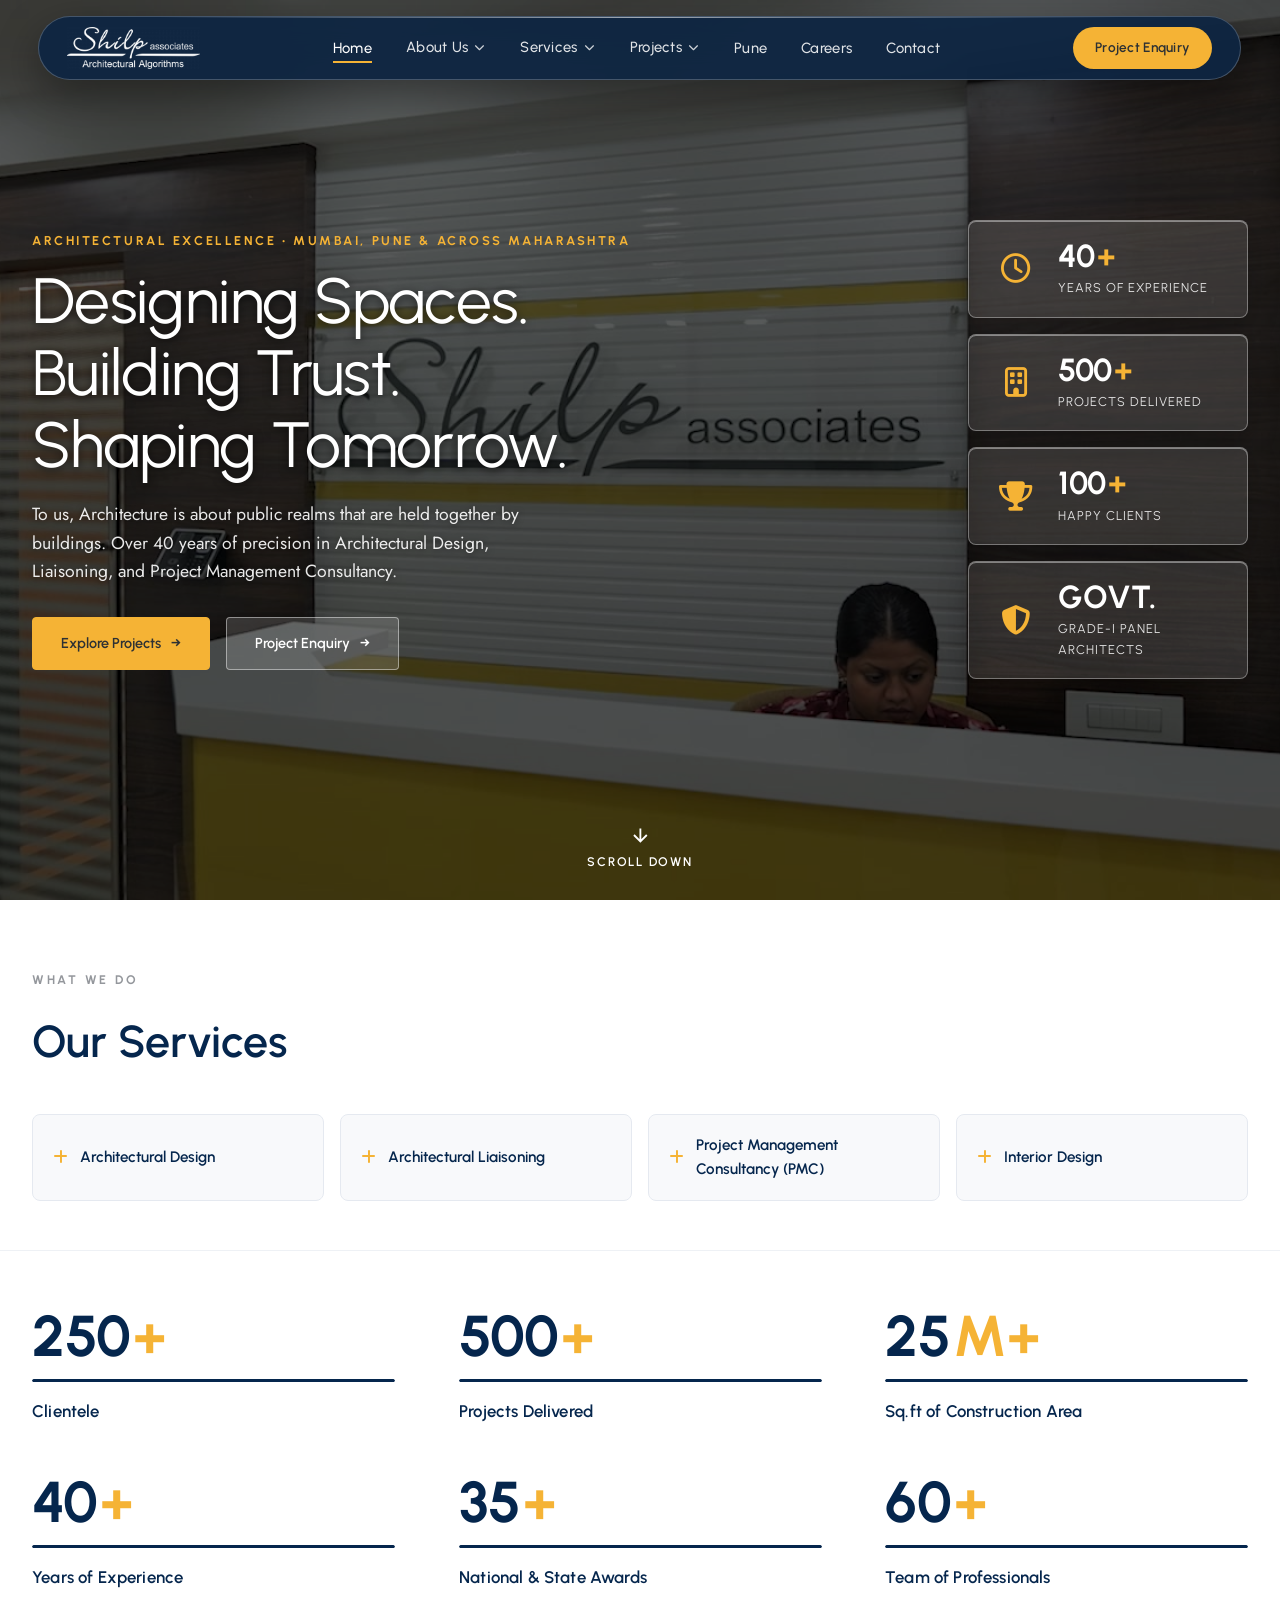
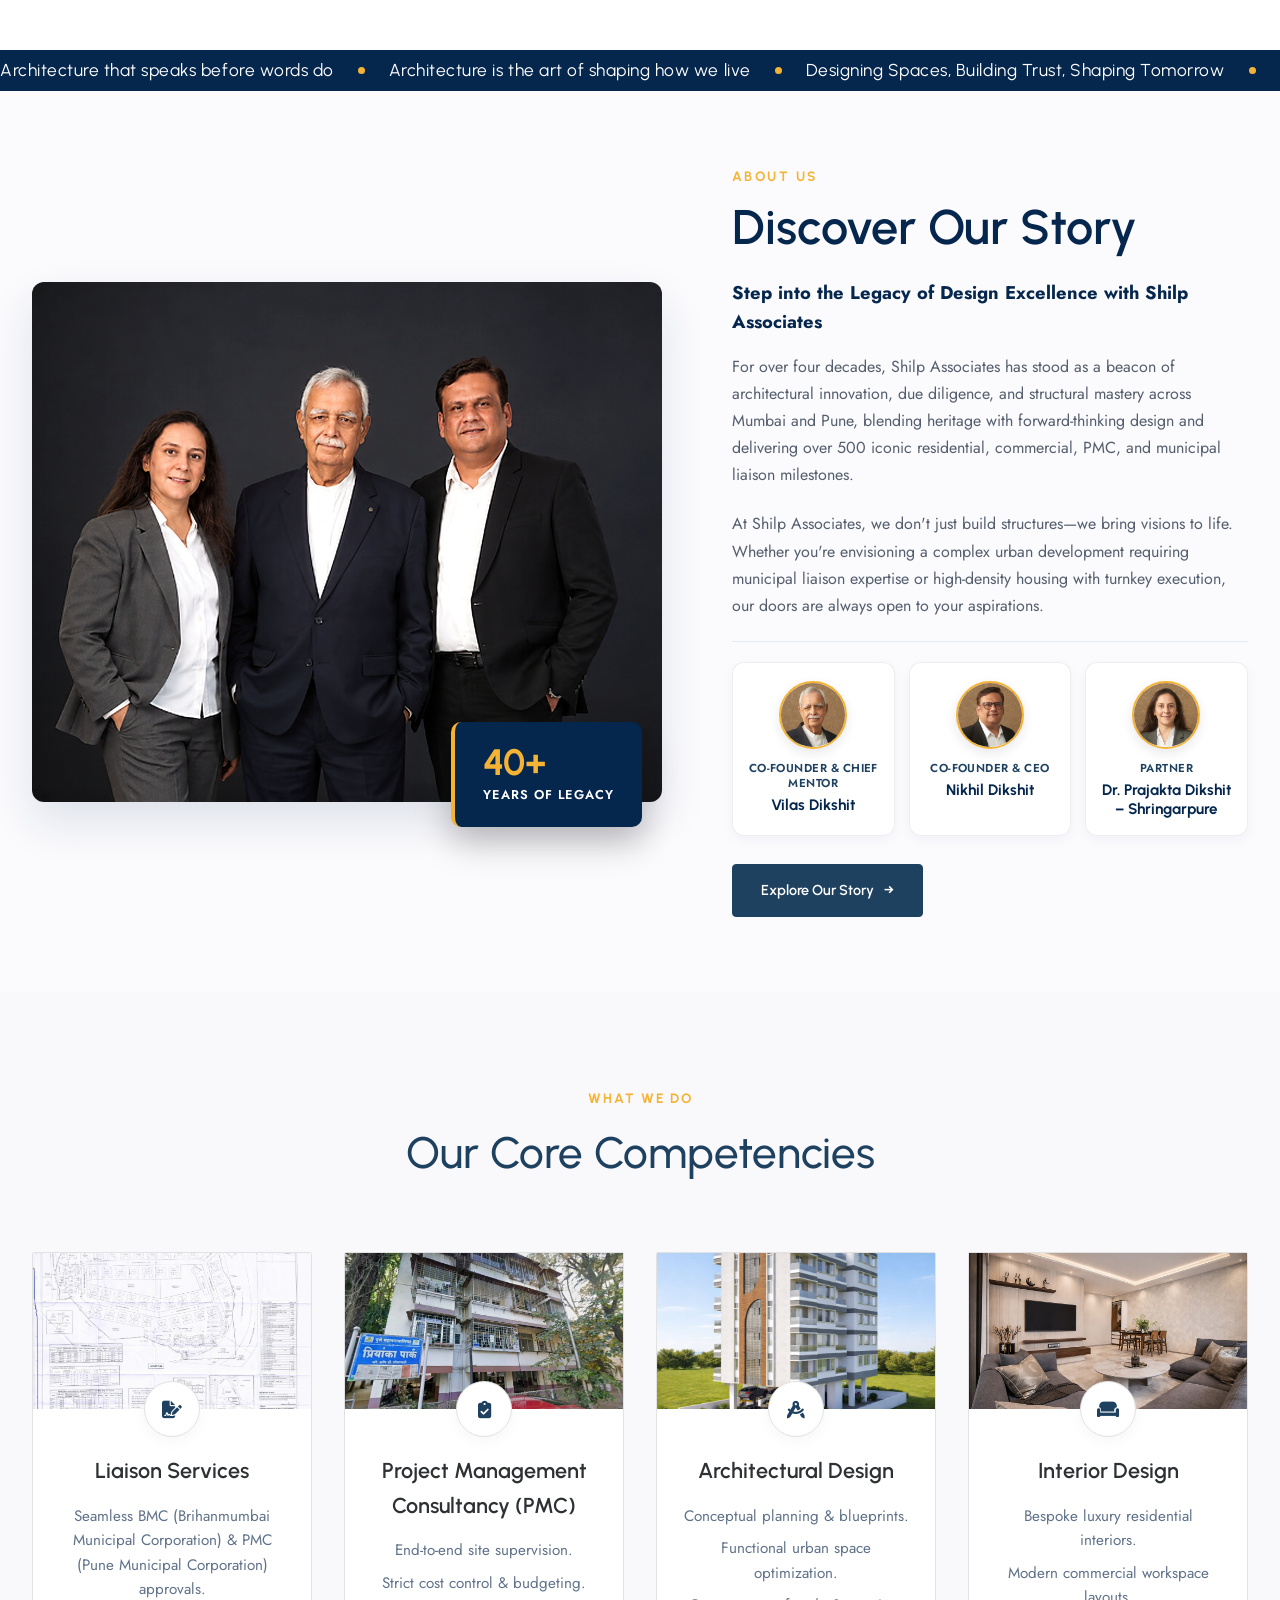
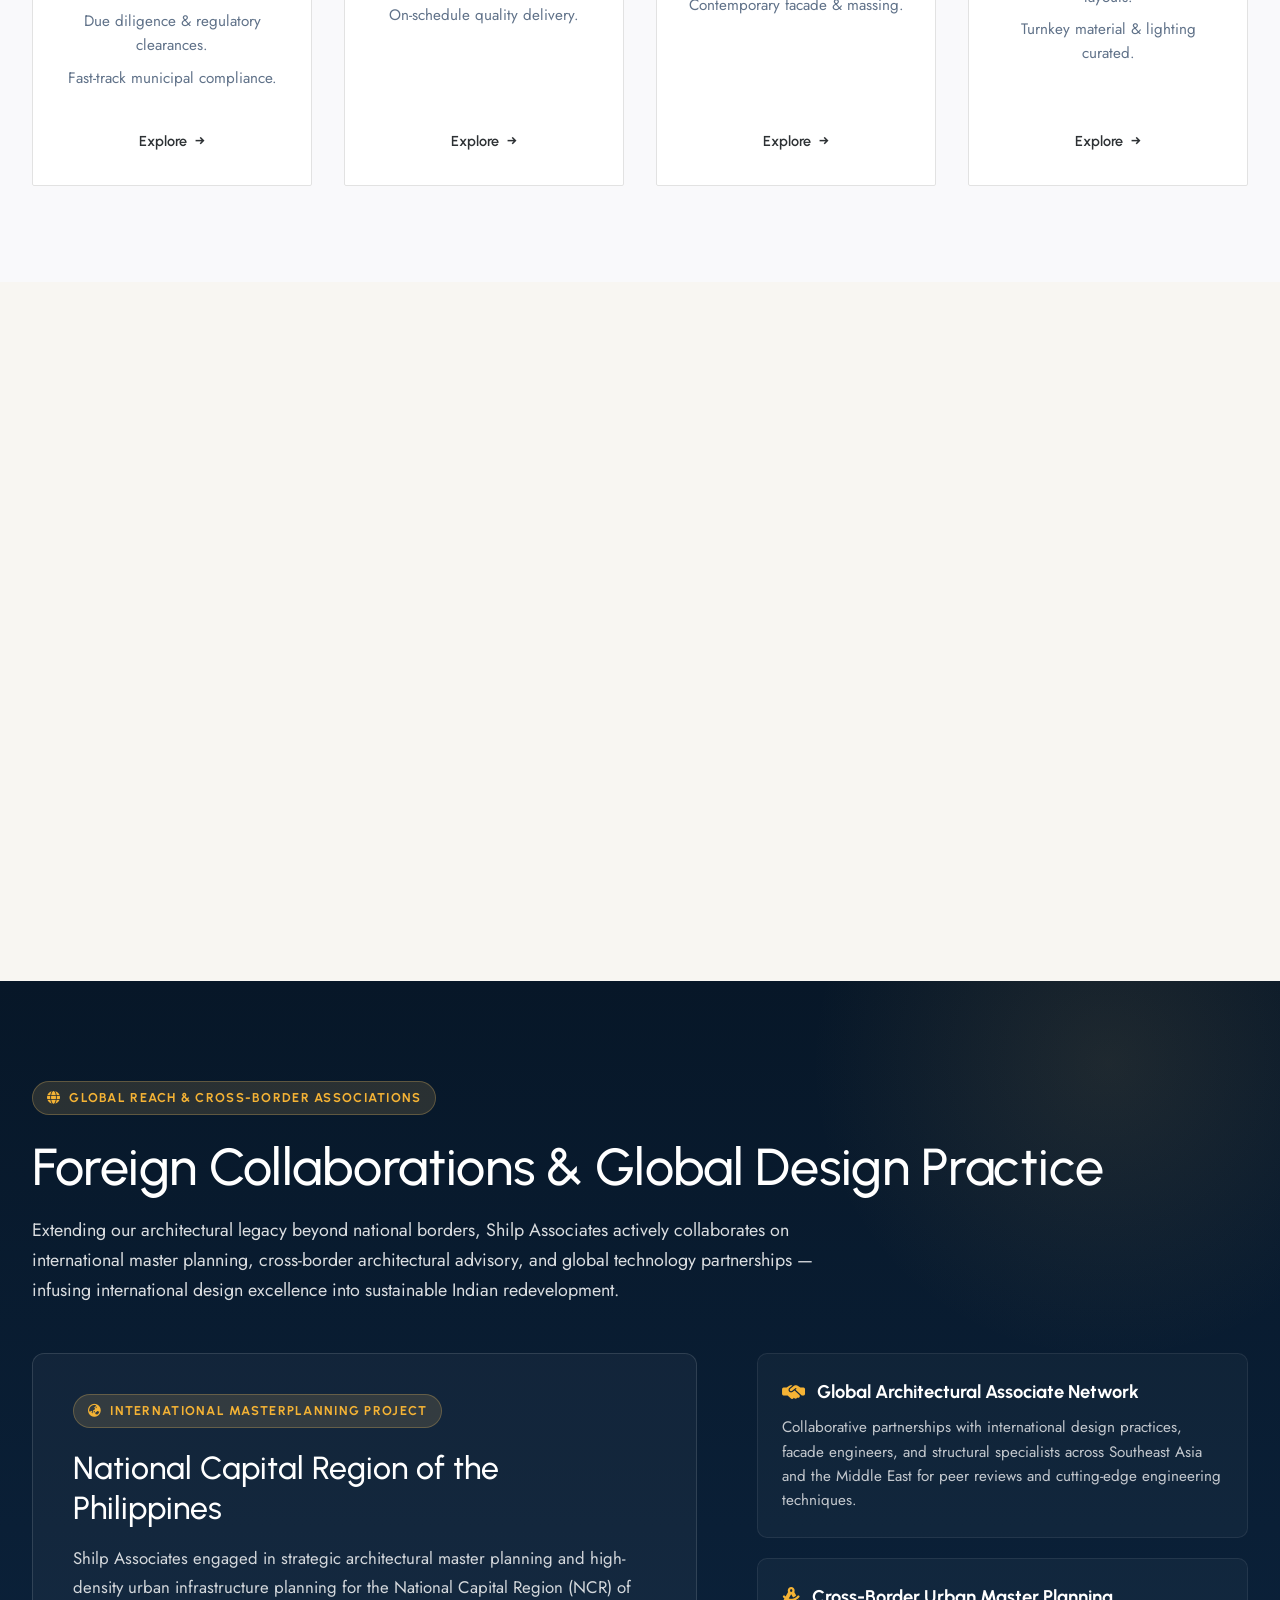
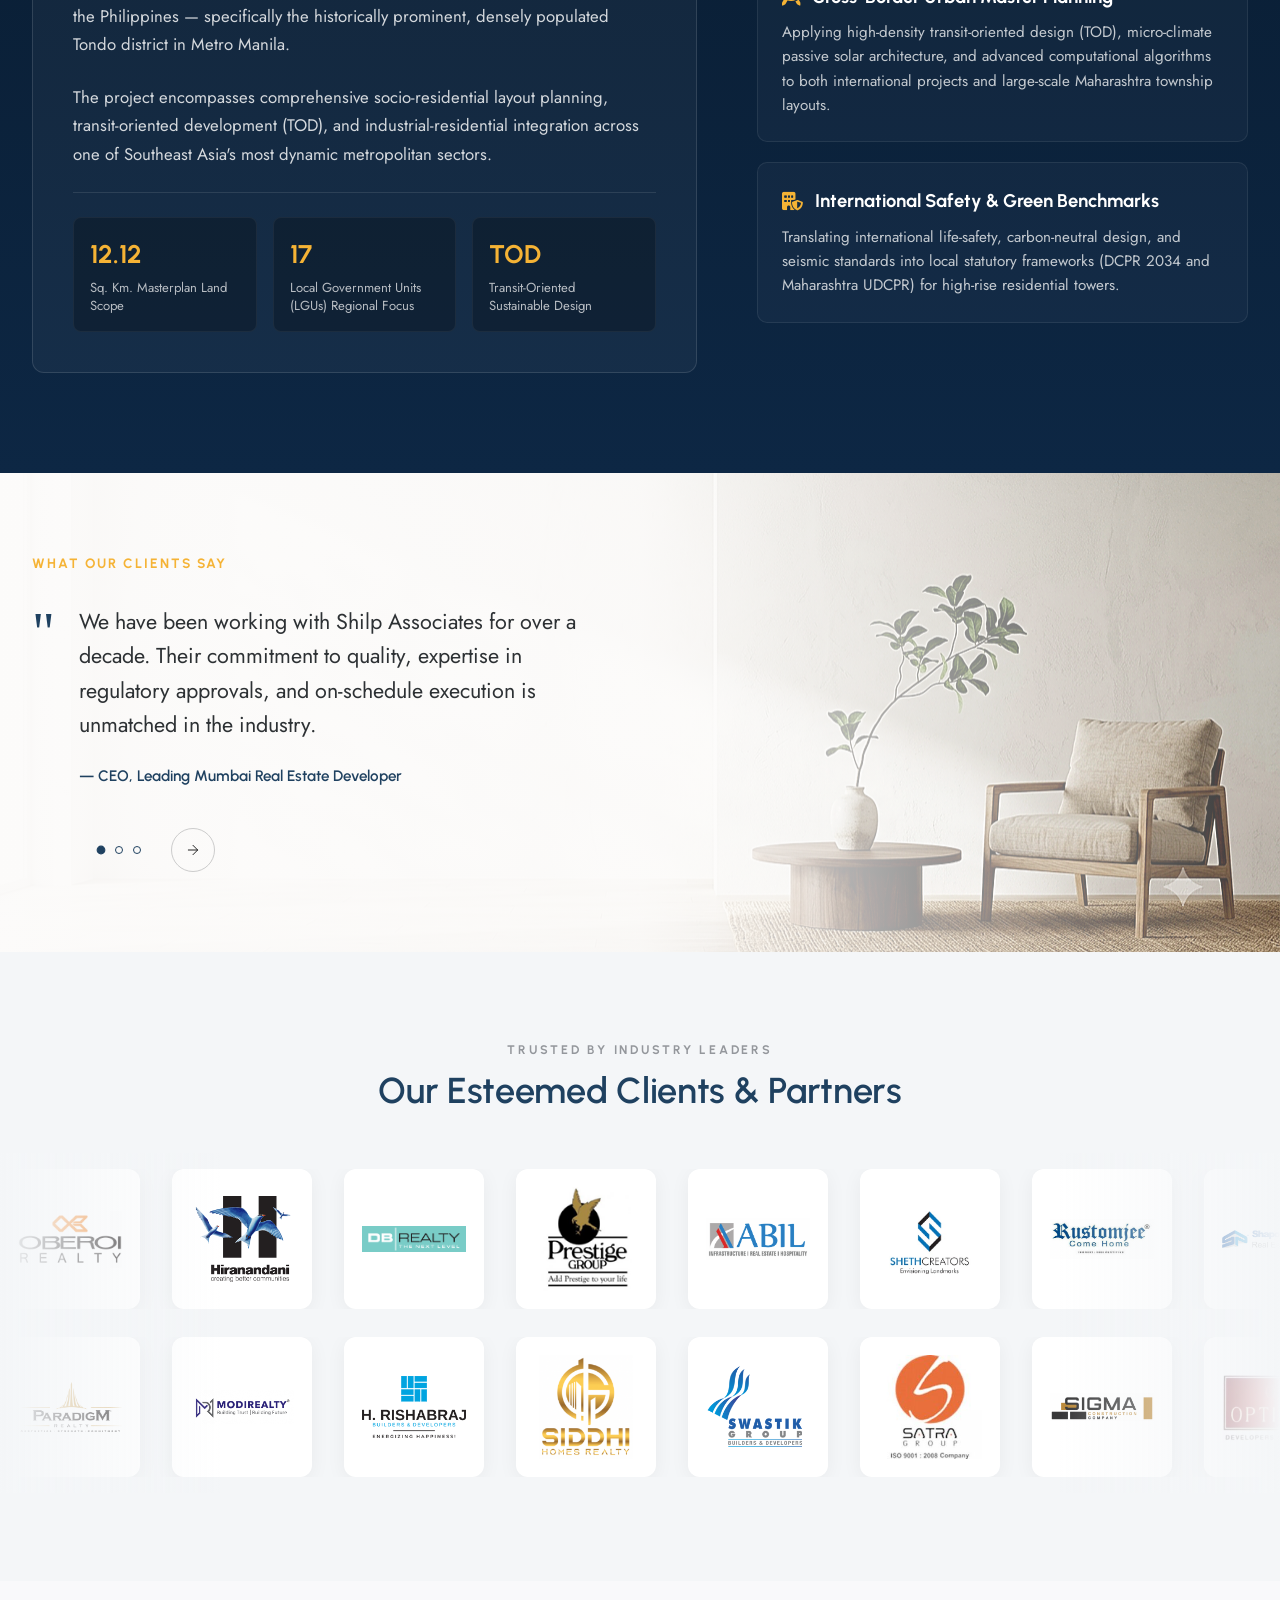
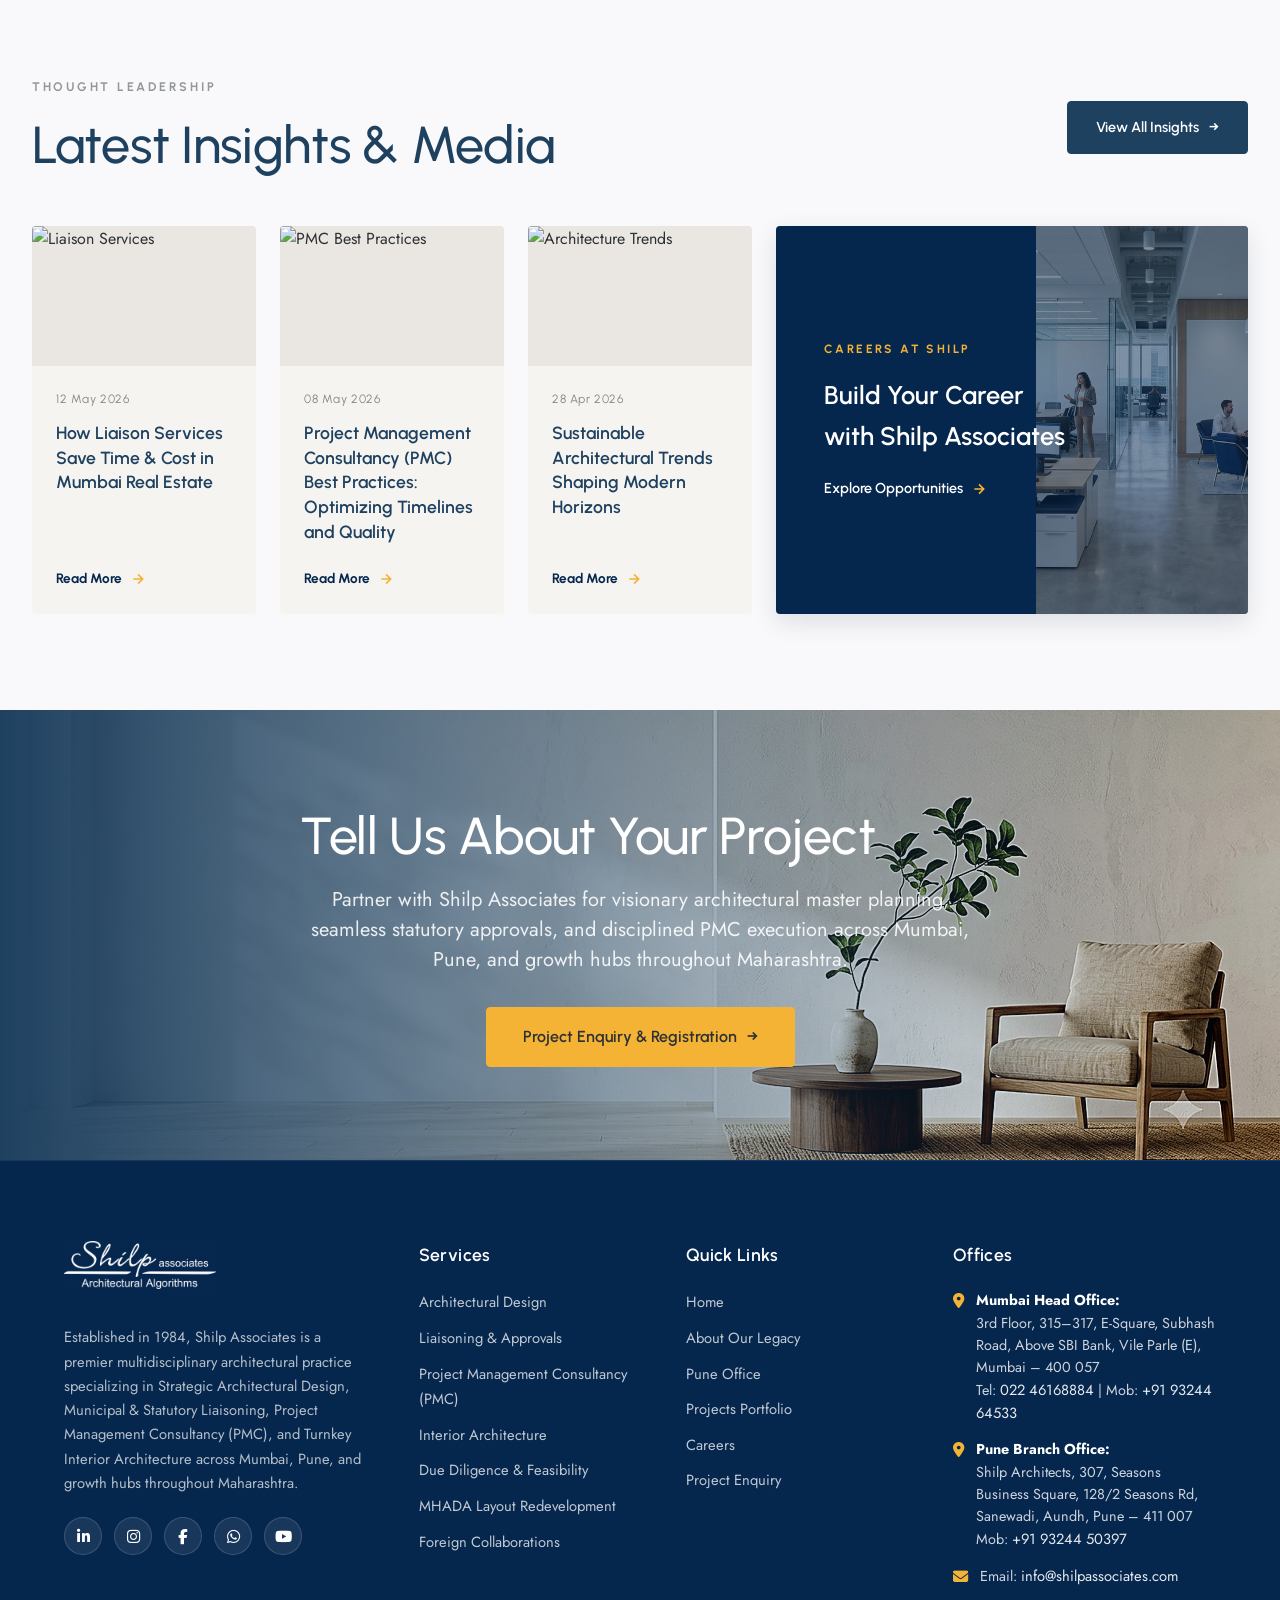
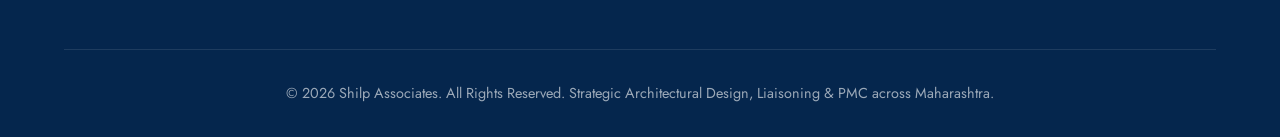
==== commit 395f350b: "fix(homepage): center and properly frame leadership portraits in story cards" ====
--- a/index.html
+++ b/index.html
@@ -268,21 +268,21 @@
         <!-- Leadership Team Preview -->
         <div class="story-leaders-row">
           <a href="about.html#founders" class="story-leader-pill" title="Learn more about Vilas Dikshit">
-            <img src="assets/founder-vilas.png" alt="Vilas Dikshit" class="story-leader-thumb" width="48" height="48">
+            <img src="assets/founder-vilas-sq.png" alt="Vilas Dikshit" class="story-leader-thumb" width="68" height="68" loading="lazy">
             <div class="story-leader-info">
               <span class="story-leader-role">Co-founder &amp; Chief Mentor</span>
               <h4 class="story-leader-name">Vilas Dikshit</h4>
             </div>
           </a>
           <a href="about.html#founders" class="story-leader-pill" title="Learn more about Nikhil Dikshit">
-            <img src="assets/founder-nikhil.png" alt="Nikhil Dikshit" class="story-leader-thumb" width="48" height="48">
+            <img src="assets/founder-nikhil-sq.png" alt="Nikhil Dikshit" class="story-leader-thumb" width="68" height="68" loading="lazy">
             <div class="story-leader-info">
               <span class="story-leader-role">Co-founder &amp; CEO</span>
               <h4 class="story-leader-name">Nikhil Dikshit</h4>
             </div>
           </a>
           <a href="about.html#founders" class="story-leader-pill" title="Learn more about Dr. Prajakta Dikshit – Shringarpure">
-            <img src="assets/founder-prajakta.png" alt="Dr. Prajakta Dikshit – Shringarpure" class="story-leader-thumb" width="48" height="48">
+            <img src="assets/founder-prajakta-sq.png" alt="Dr. Prajakta Dikshit – Shringarpure" class="story-leader-thumb" width="68" height="68" loading="lazy">
             <div class="story-leader-info">
               <span class="story-leader-role">Partner</span>
               <h4 class="story-leader-name">Dr. Prajakta Dikshit – Shringarpure</h4>
--- a/assets/styles.css
+++ b/assets/styles.css
@@ -684,8 +684,8 @@
   padding: 80px 32px 32px; 
   border-top: 1px solid rgba(255, 255, 255, 0.08); 
 }
-.footer-logo { text-align: center; margin-bottom: 40px; }
-.footer-logo img { width: 170px; max-width: 100%; height: auto; margin: 0 auto; filter: brightness(0) invert(1); }
+.footer-logo { text-align: left; margin-bottom: 20px; }
+.footer-logo img { width: auto; max-width: 100%; height: auto; margin: 0; filter: brightness(0) invert(1); display: inline-block; }
 .footer-nav ul { list-style: none; display: flex; justify-content: center; align-items: center; flex-wrap: wrap; gap: 2.25rem; }
 .footer-nav a { 
   text-decoration: none; 
@@ -1841,42 +1841,49 @@
 .story-leader-pill {
   background: #ffffff;
   border: 1px solid rgba(5, 38, 77, 0.08);
-  border-radius: 8px;
-  padding: 14px 12px;
+  border-radius: 12px;
+  padding: 18px 12px 16px;
   display: flex;
   flex-direction: column;
-  align-items: flex-start;
-  gap: 10px;
+  align-items: center;
+  text-align: center;
+  gap: 12px;
   box-shadow: 0 4px 14px rgba(5, 38, 77, 0.04);
   text-decoration: none;
   transition: transform .25s ease, box-shadow .25s ease, border-color .25s ease;
 }
 .story-leader-pill:hover {
-  transform: translateY(-2px);
+  transform: translateY(-3px);
   border-color: var(--color-gold);
-  box-shadow: 0 8px 20px rgba(5, 38, 77, 0.08);
+  box-shadow: 0 10px 24px rgba(5, 38, 77, 0.09);
 }
 .story-leader-thumb {
-  width: 48px;
-  height: 48px;
+  width: 68px;
+  height: 68px;
   border-radius: 50%;
   object-fit: cover;
-  border: 2px solid var(--color-gold);
+  object-position: center top;
+  border: 2.5px solid var(--color-gold);
+  box-shadow: 0 4px 12px rgba(15, 34, 54, 0.1);
   flex-shrink: 0;
+  margin: 0 auto;
 }
 .story-leader-info {
   display: flex;
   flex-direction: column;
+  align-items: center;
+  text-align: center;
+  width: 100%;
 }
 .story-leader-role {
-  font-size: 0.7rem;
+  font-size: 0.72rem;
   font-weight: 600;
   color: #1F4160;
   text-transform: uppercase;
-  letter-spacing: 0.05em;
+  letter-spacing: 0.04em;
   display: block;
-  line-height: 1.25;
-  margin-bottom: 4px;
+  line-height: 1.3;
+  margin-bottom: 5px;
 }
 .story-leader-name {
   font-family: var(--font-heading);
@@ -1888,13 +1895,23 @@
 @media (max-width: 640px) {
   .story-leaders-row {
     grid-template-columns: 1fr;
-    gap: 10px;
+    gap: 12px;
   }
   .story-leader-pill {
     flex-direction: row;
     align-items: center;
+    text-align: left;
     gap: 14px;
-    padding: 12px 14px;
+    padding: 12px 16px;
+  }
+  .story-leader-thumb {
+    width: 54px;
+    height: 54px;
+    margin: 0;
+  }
+  .story-leader-info {
+    align-items: flex-start;
+    text-align: left;
   }
 }
 
@@ -1981,11 +1998,31 @@
 @media (max-width: 600px) {
   .footer-top-grid { grid-template-columns: 1fr; gap: 32px; }
 }
+.footer-col-brand {
+  display: flex;
+  flex-direction: column;
+  align-items: flex-start;
+  text-align: left;
+}
+.footer-col-brand .footer-logo {
+  text-align: left;
+  margin-bottom: 18px;
+  width: 100%;
+  display: flex;
+  justify-content: flex-start;
+}
+.footer-col-brand .footer-logo a {
+  display: inline-block;
+  text-align: left;
+  margin: 0;
+}
 .footer-col-brand .footer-logo img {
   height: 48px;
   width: auto;
+  max-width: 100%;
   filter: brightness(0) invert(1);
-  margin-bottom: 18px;
+  margin: 0 0 18px 0;
+  display: block;
 }
 .footer-brand-desc {
   font-size: 0.92rem;
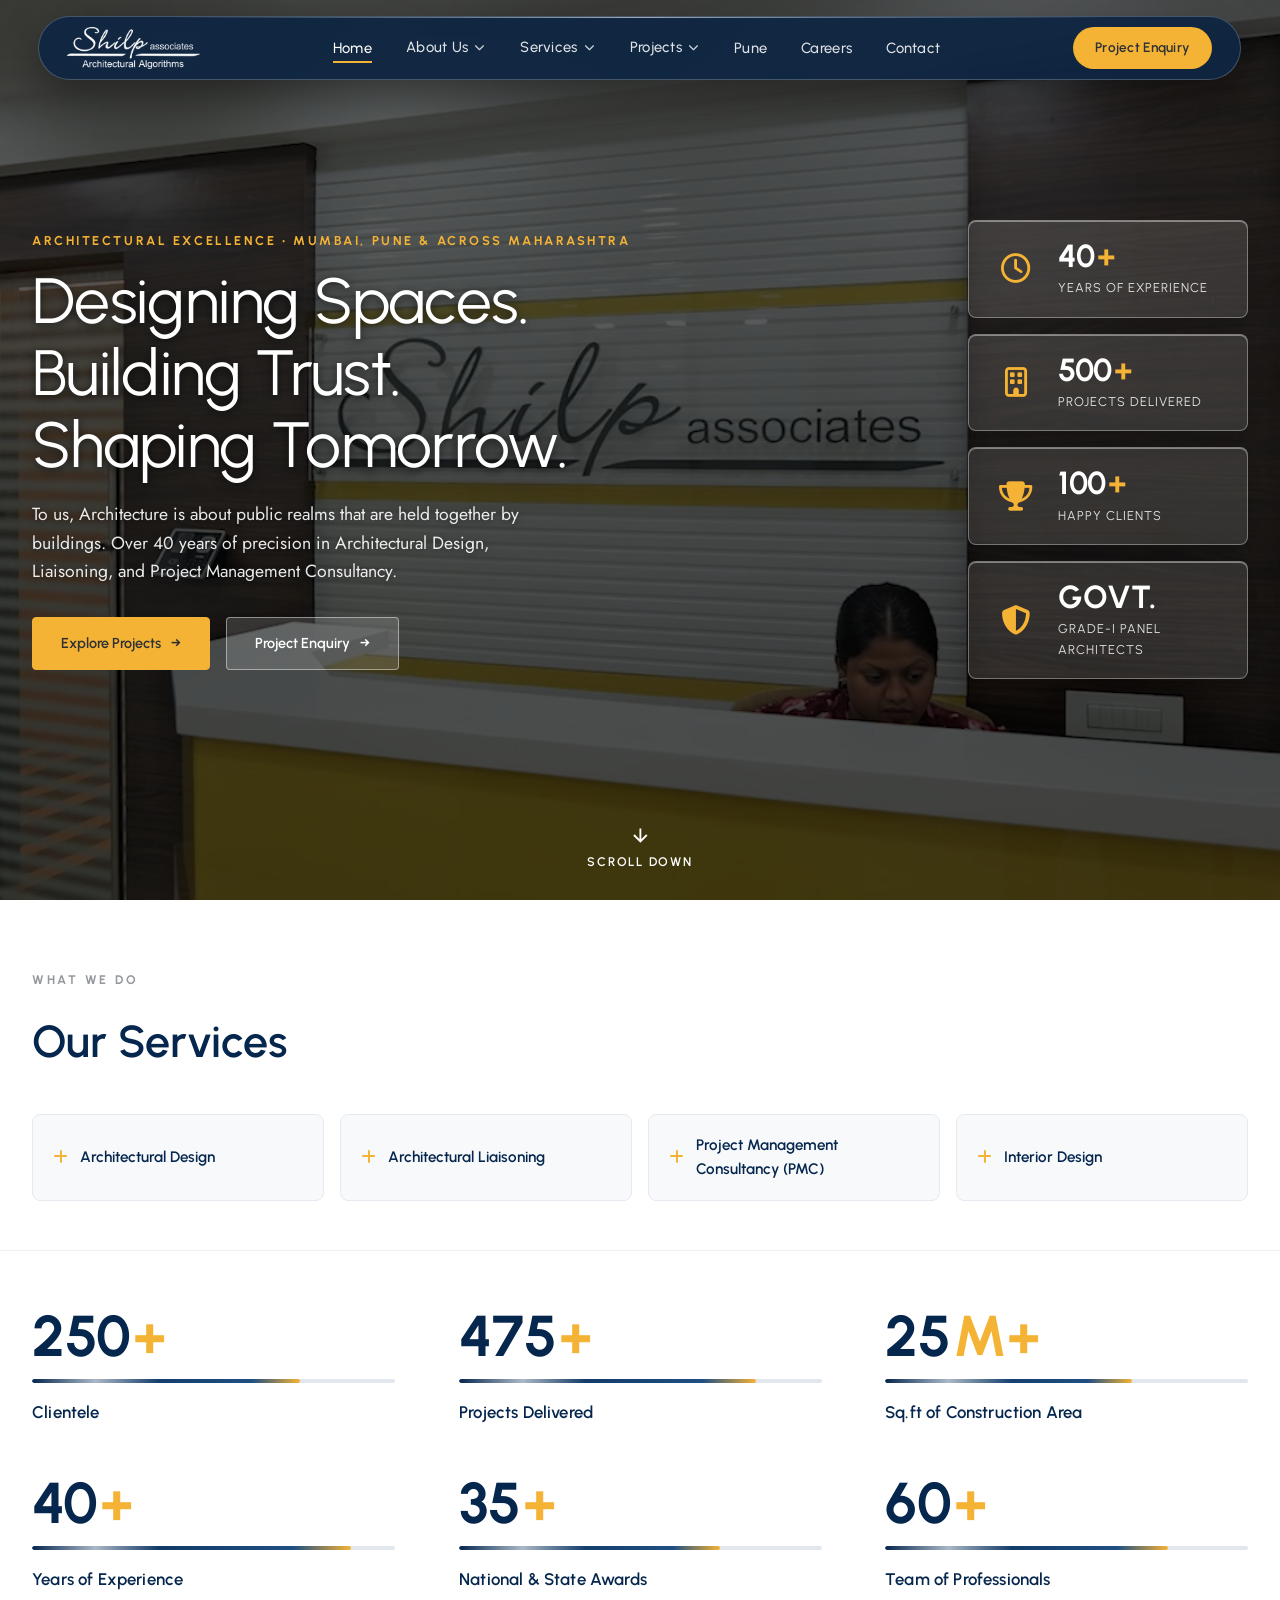
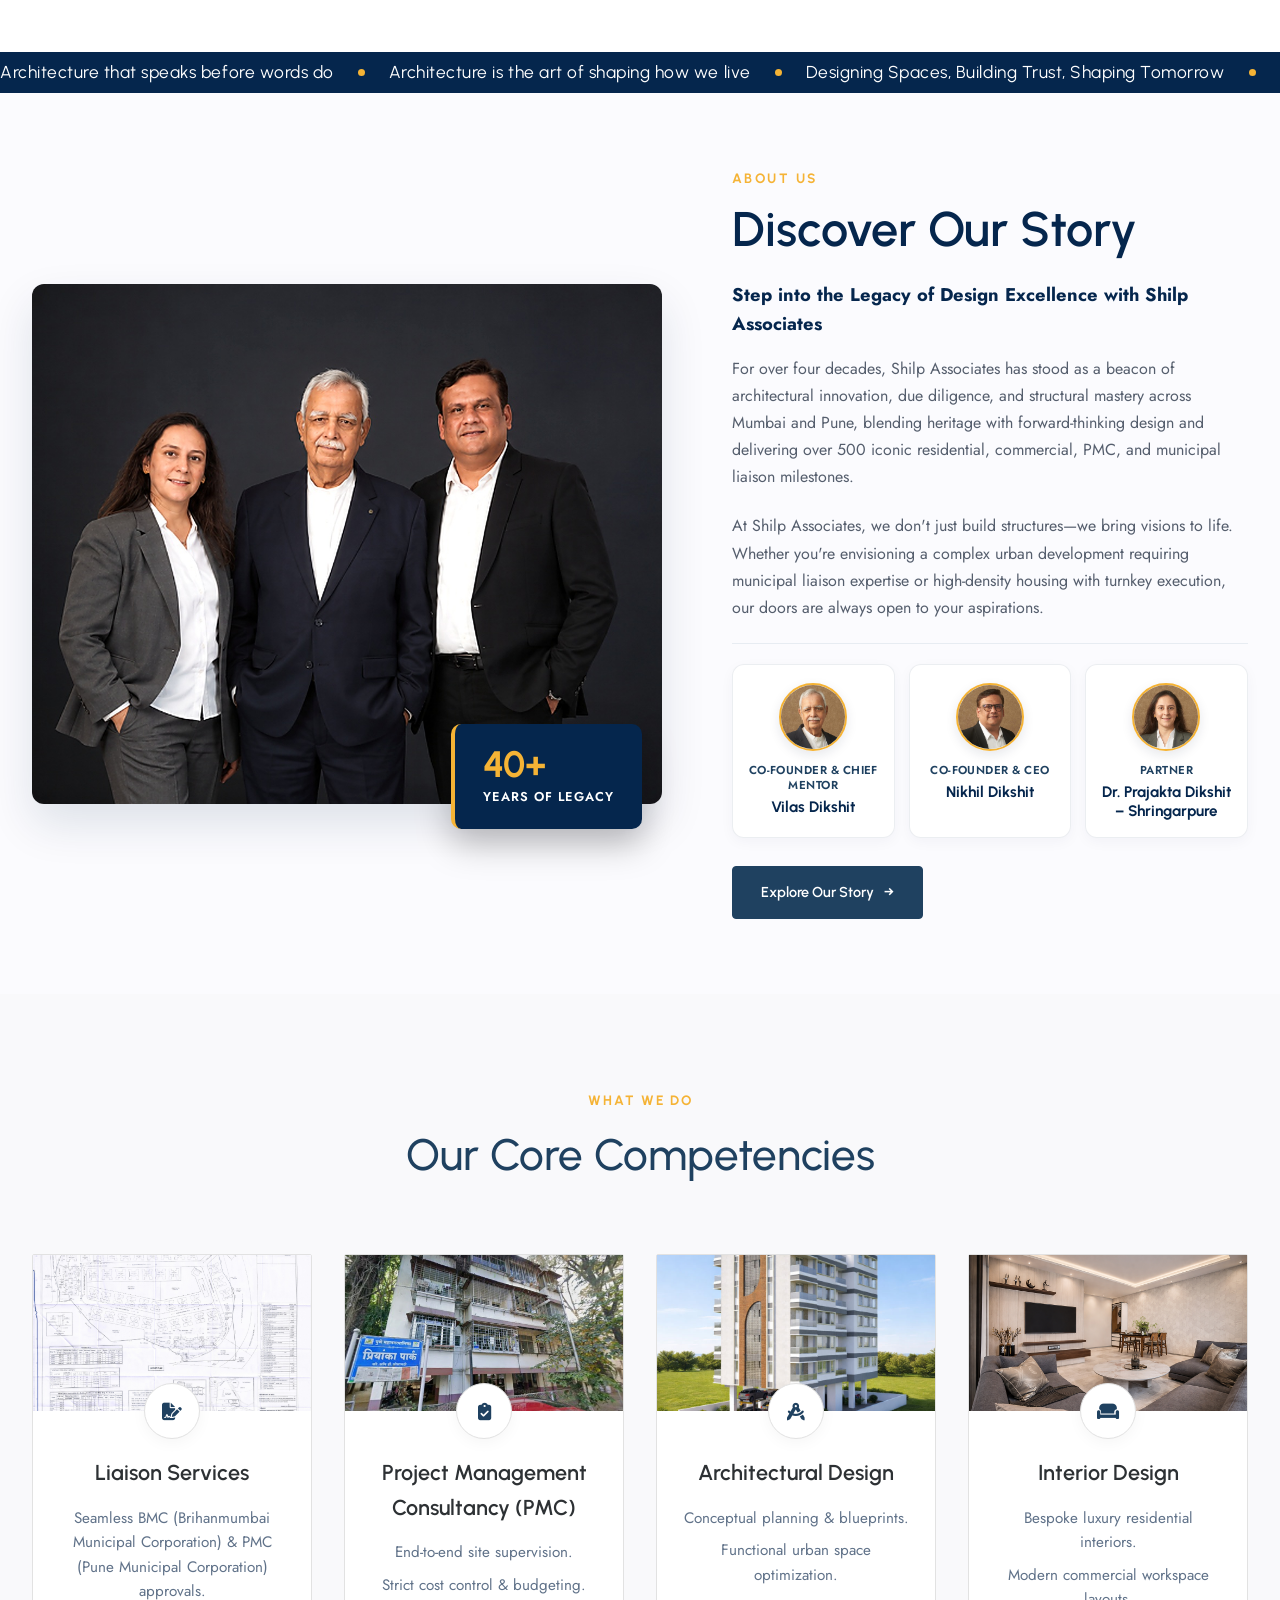
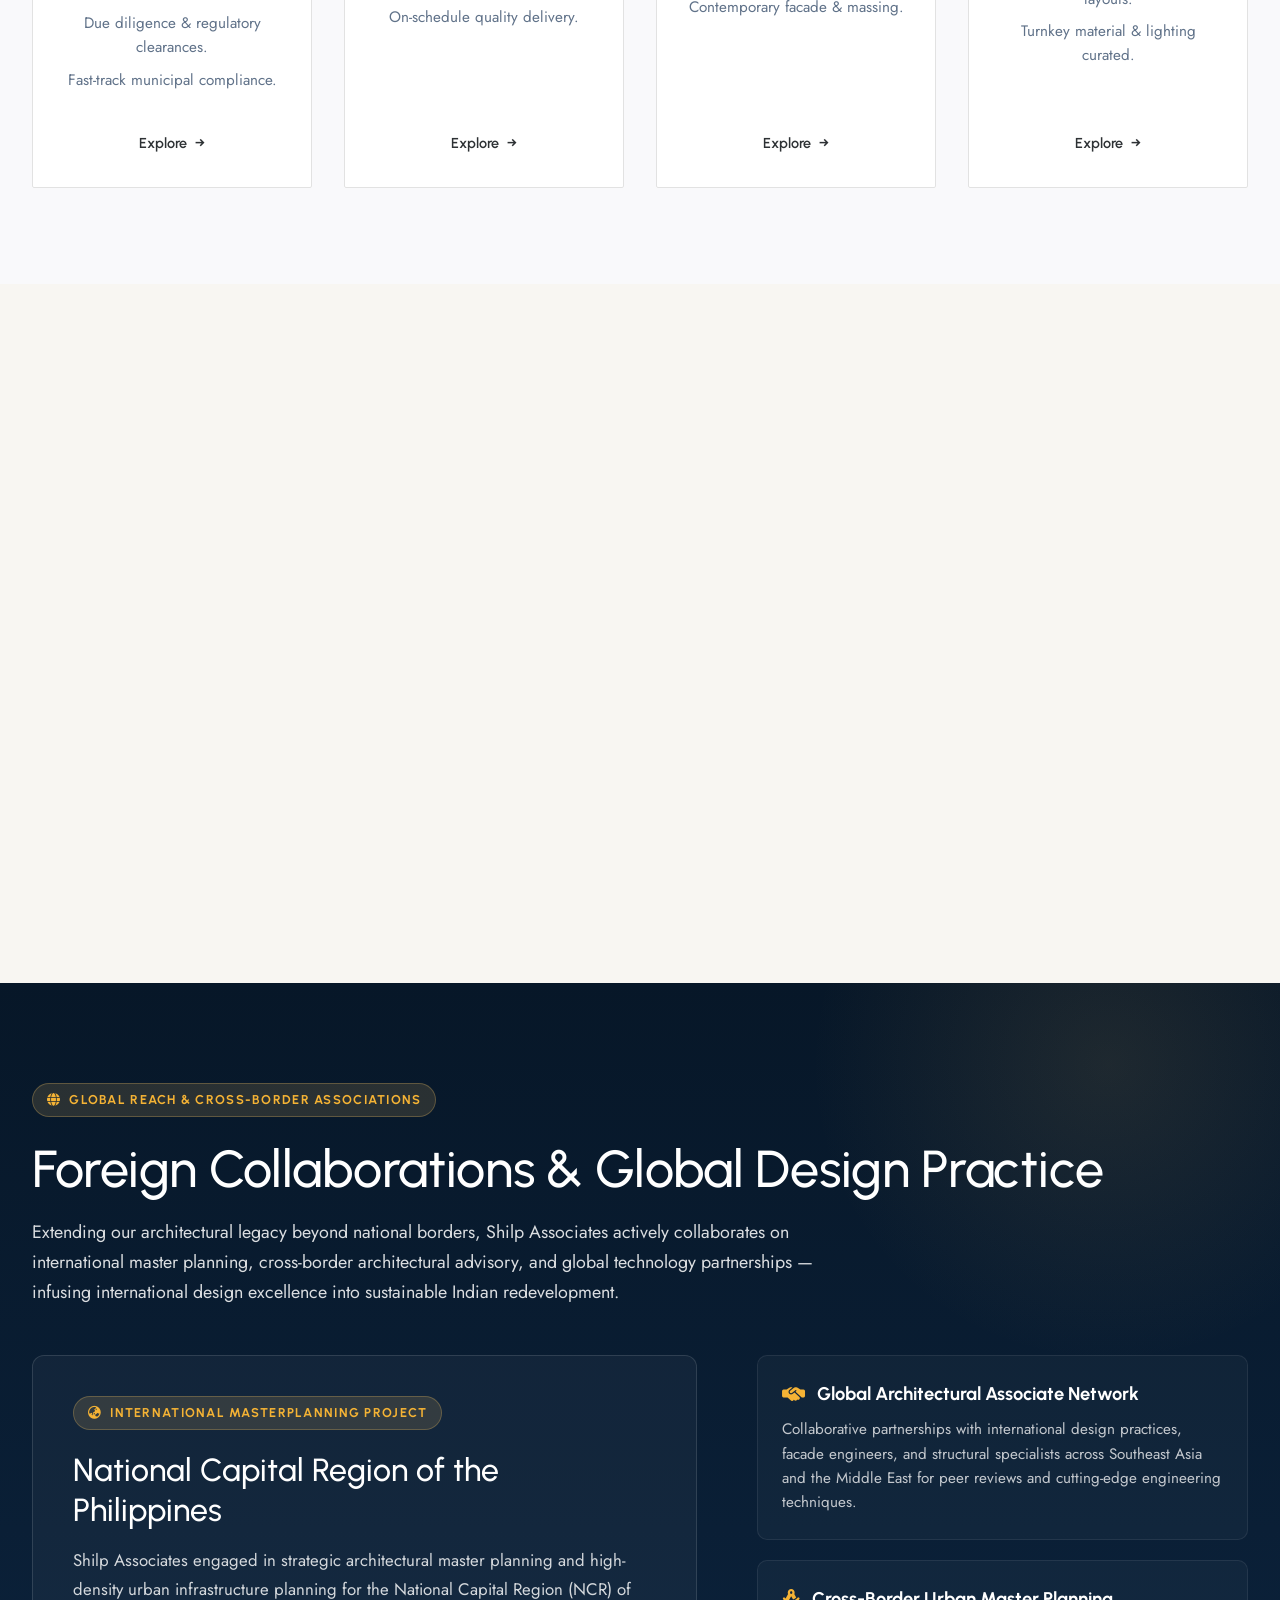
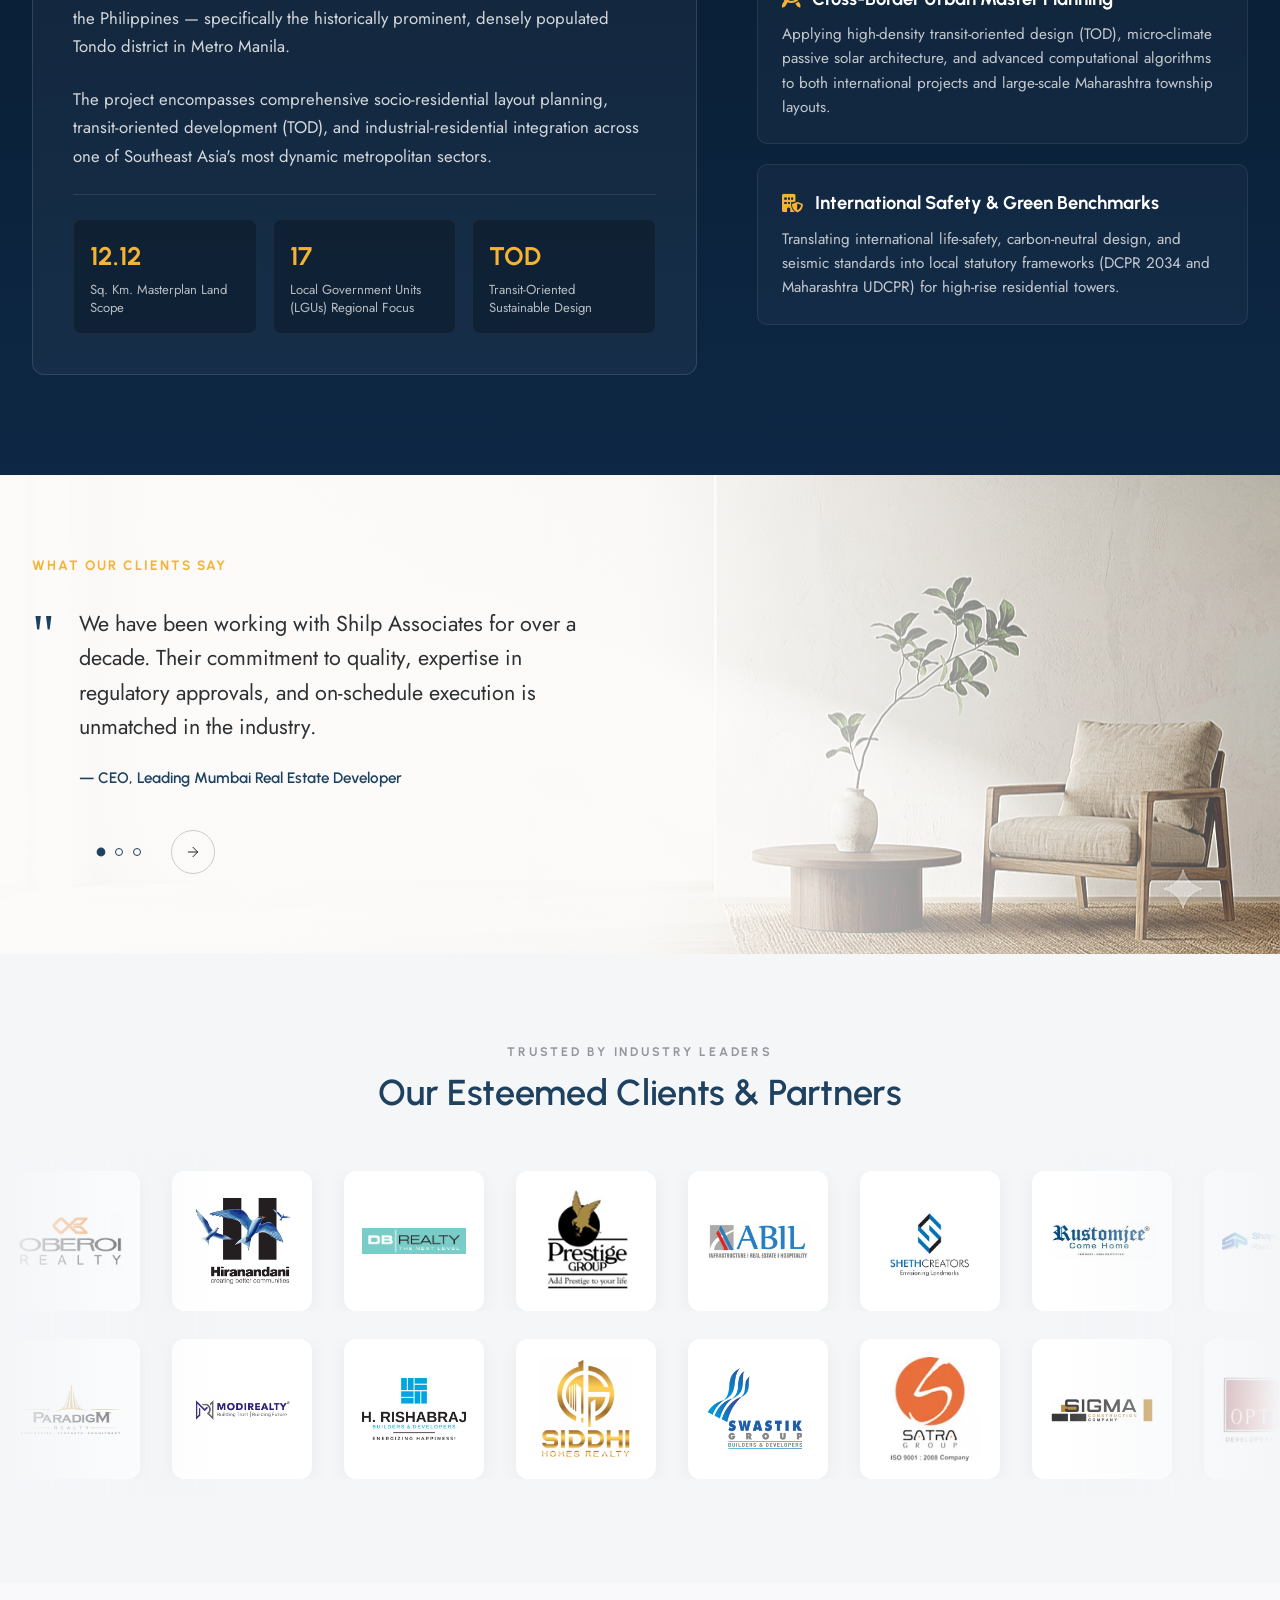
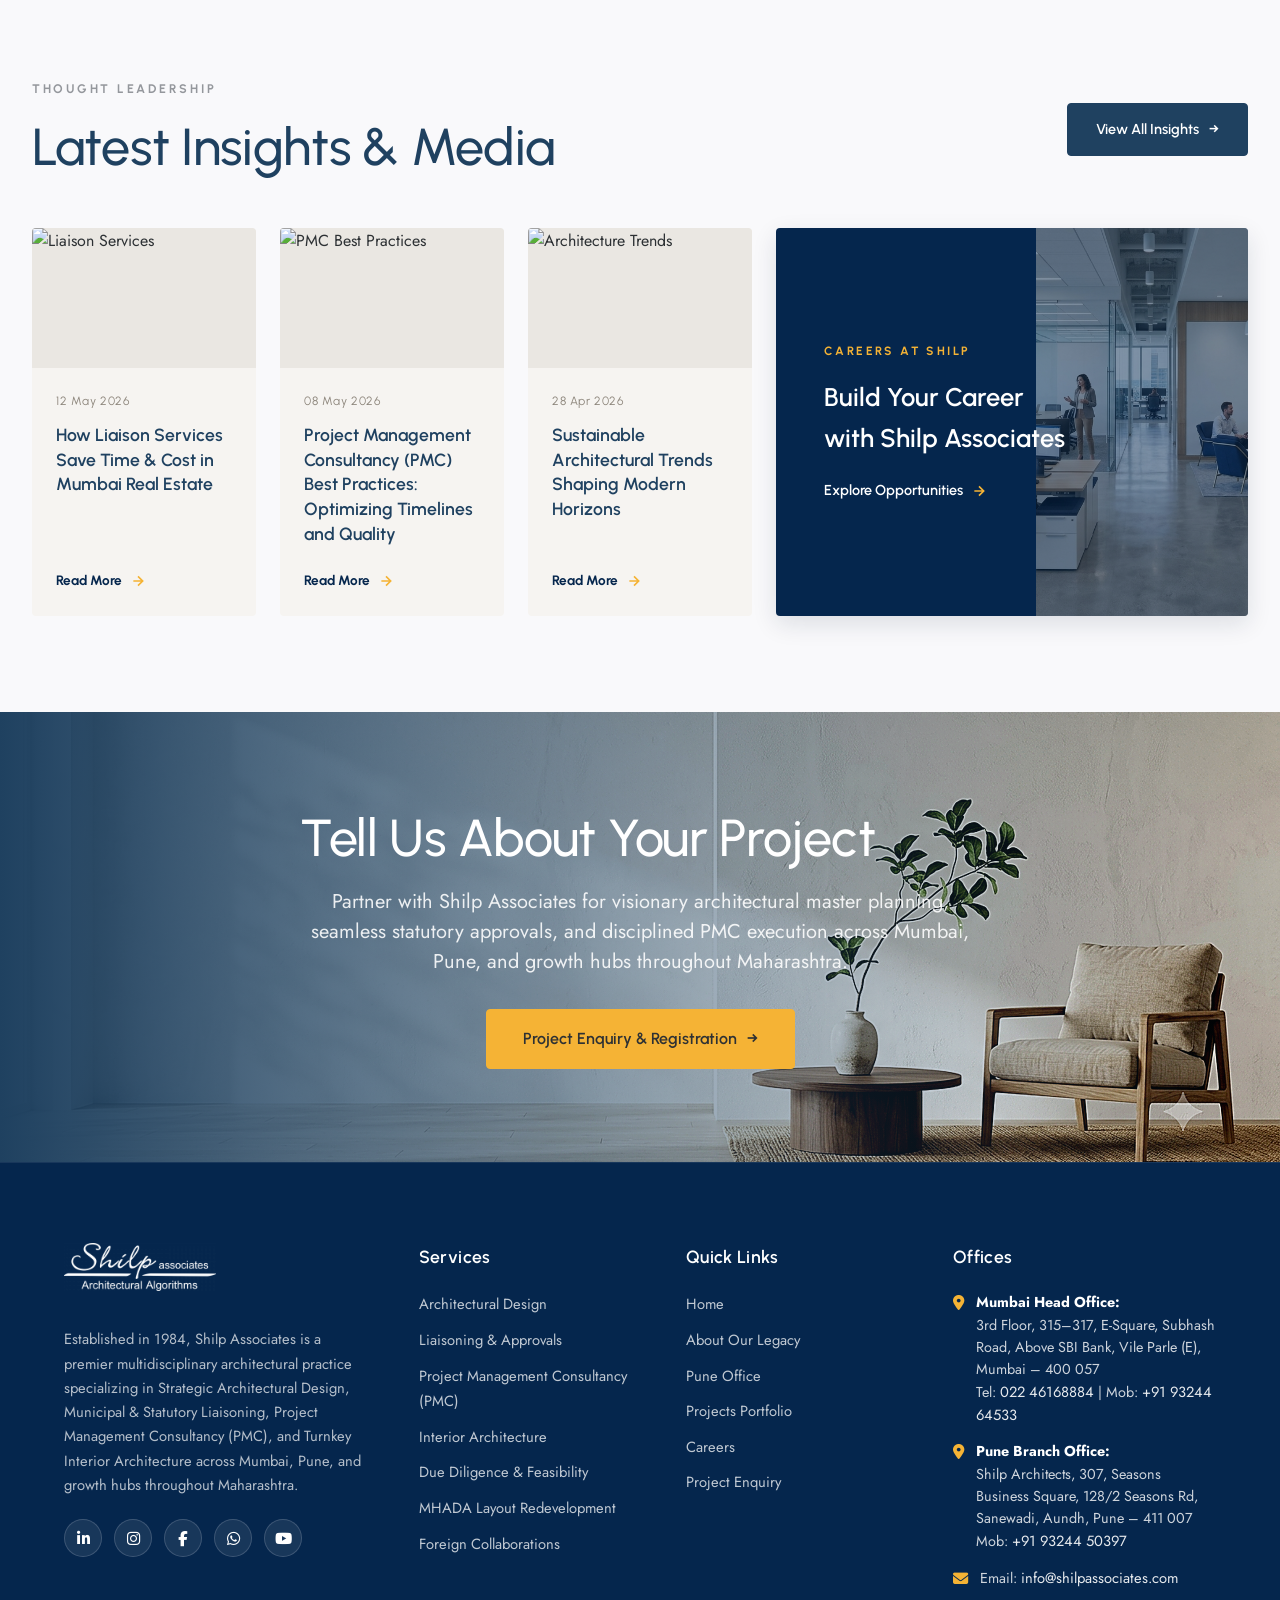
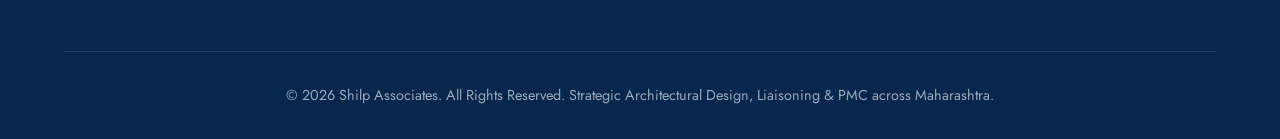
==== commit cee6c090: "feat(stats): make milestone indicator lines in-process and incomplete with dynamic progress" ====
--- a/index.html
+++ b/index.html
@@ -179,32 +179,32 @@
     <div class="stats-grid-6">
       <div class="stat-box-daisaria reveal">
         <div class="stat-box-num"><span class="counter-number" data-target="250">0</span><span class="plus">+</span></div>
-        <div class="stat-box-line"></div>
+        <div class="stat-box-line" style="--progress: 74%;"></div>
         <div class="stat-box-label">Clientele</div>
       </div>
       <div class="stat-box-daisaria reveal">
         <div class="stat-box-num"><span class="counter-number" data-target="500">0</span><span class="plus">+</span></div>
-        <div class="stat-box-line"></div>
+        <div class="stat-box-line" style="--progress: 82%;"></div>
         <div class="stat-box-label">Projects Delivered</div>
       </div>
       <div class="stat-box-daisaria reveal">
         <div class="stat-box-num"><span class="counter-number" data-target="25">0</span><span class="plus">M+</span></div>
-        <div class="stat-box-line"></div>
+        <div class="stat-box-line" style="--progress: 68%;"></div>
         <div class="stat-box-label">Sq.ft of Construction Area</div>
       </div>
       <div class="stat-box-daisaria reveal">
         <div class="stat-box-num"><span class="counter-number" data-target="40">0</span><span class="plus">+</span></div>
-        <div class="stat-box-line"></div>
+        <div class="stat-box-line" style="--progress: 88%;"></div>
         <div class="stat-box-label">Years of Experience</div>
       </div>
       <div class="stat-box-daisaria reveal">
         <div class="stat-box-num"><span class="counter-number" data-target="35">0</span><span class="plus">+</span></div>
-        <div class="stat-box-line"></div>
+        <div class="stat-box-line" style="--progress: 72%;"></div>
         <div class="stat-box-label">National &amp; State Awards</div>
       </div>
       <div class="stat-box-daisaria reveal">
         <div class="stat-box-num"><span class="counter-number" data-target="60">0</span><span class="plus">+</span></div>
-        <div class="stat-box-line"></div>
+        <div class="stat-box-line" style="--progress: 78%;"></div>
         <div class="stat-box-label">Team of Professionals</div>
       </div>
     </div>
--- a/assets/styles.css
+++ b/assets/styles.css
@@ -1662,25 +1662,41 @@
 }
 .stat-box-line {
   width: 100%;
-  height: 3px;
+  height: 4px;
   background: #e2e6ed;
   margin: 14px 0 16px;
   position: relative;
   overflow: hidden;
-  border-radius: 2px;
+  border-radius: 4px;
 }
 .stat-box-line::after {
   content: '';
   position: absolute;
   left: 0;
   top: 0;
-  width: 100%;
+  width: var(--progress, 75%);
   height: 100%;
-  background: var(--color-navy-dark);
+  background: linear-gradient(90deg, var(--color-navy-dark) 0%, #1f4f82 82%, var(--color-gold) 100%);
   transform-origin: left;
   transform: scaleX(1);
-  transition: transform 1.2s cubic-bezier(0.16, 1, 0.3, 1) 0.15s;
-  border-radius: 2px;
+  transition: transform 1.3s cubic-bezier(0.16, 1, 0.3, 1) 0.15s;
+  border-radius: 4px;
+}
+.stat-box-line::before {
+  content: '';
+  position: absolute;
+  top: 0;
+  left: 0;
+  width: 35%;
+  height: 100%;
+  background: linear-gradient(90deg, rgba(255, 255, 255, 0) 0%, rgba(255, 255, 255, 0.65) 50%, rgba(255, 255, 255, 0) 100%);
+  animation: lineInProcess 2.5s infinite ease-in-out;
+  z-index: 2;
+  pointer-events: none;
+}
+@keyframes lineInProcess {
+  0% { transform: translateX(-120%); }
+  100% { transform: translateX(320%); }
 }
 .stat-box-daisaria:not(.is-visible) .stat-box-line::after {
   transform: scaleX(0);
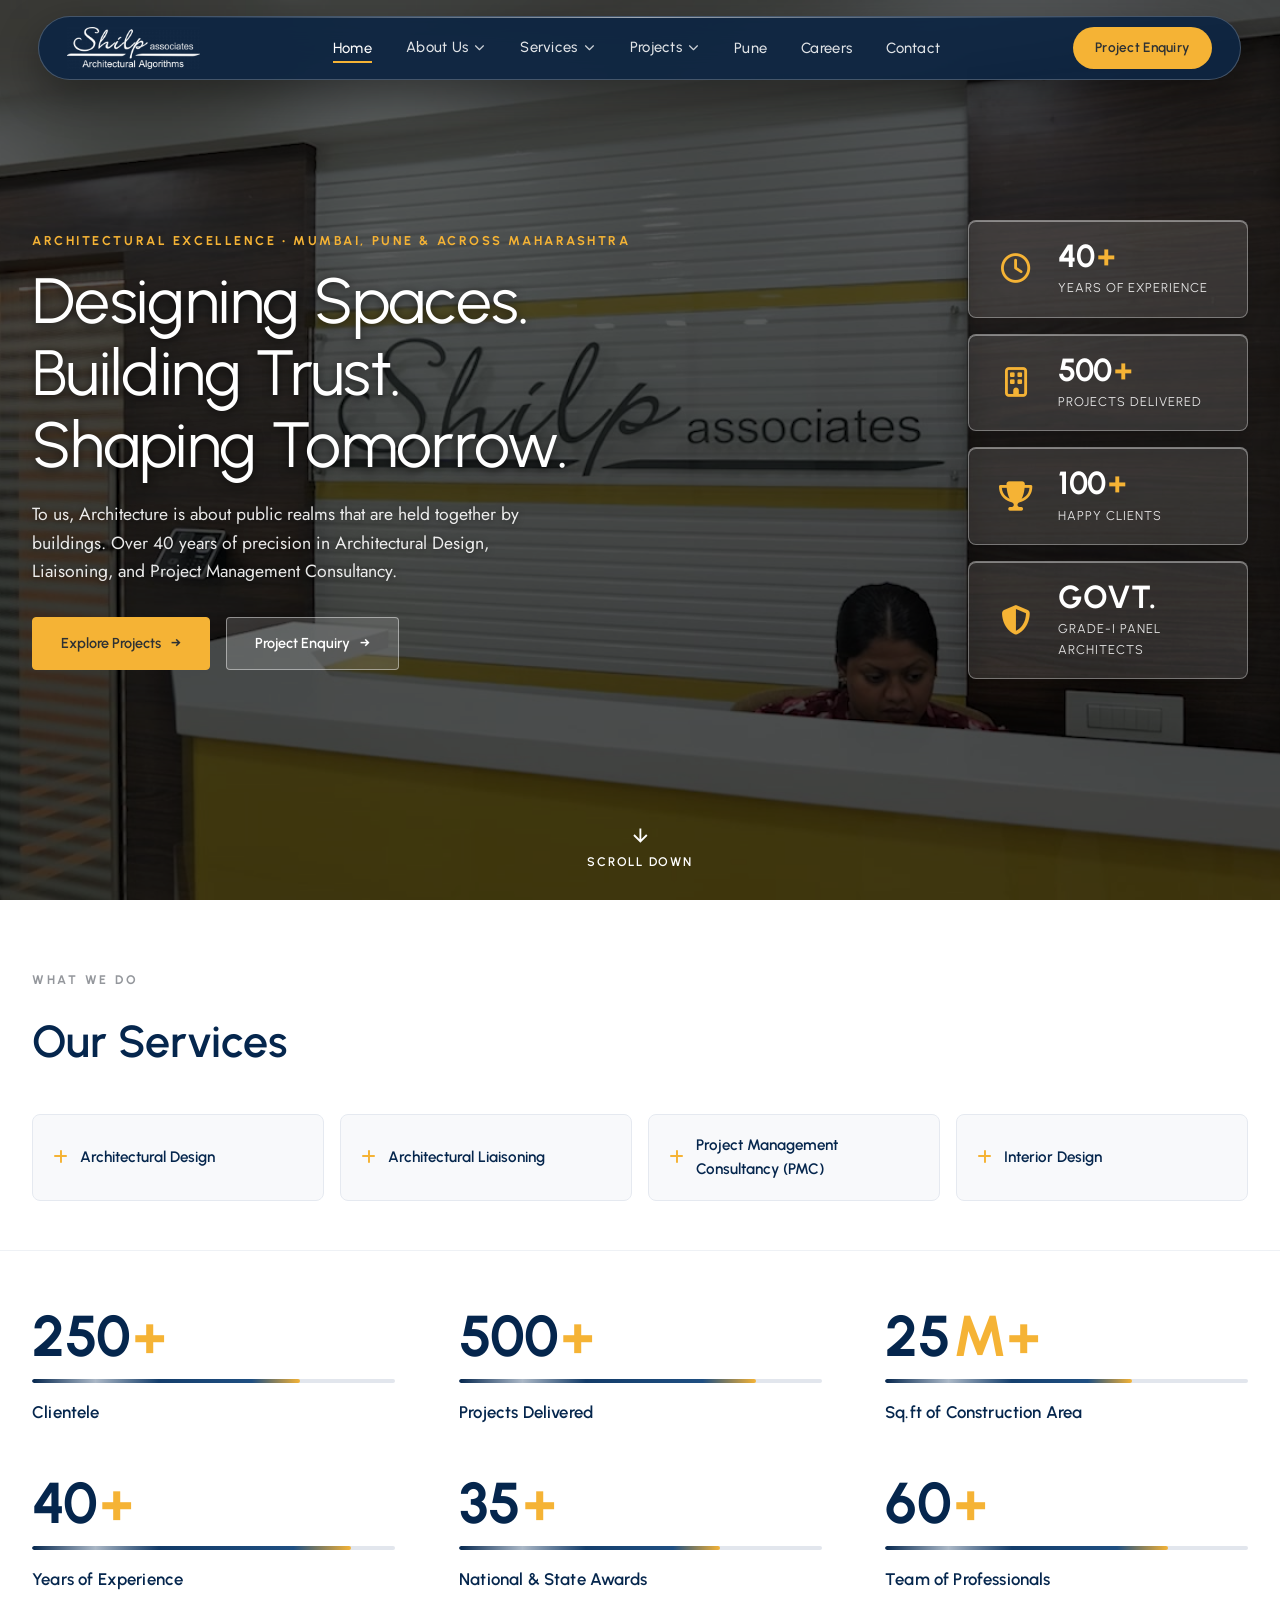
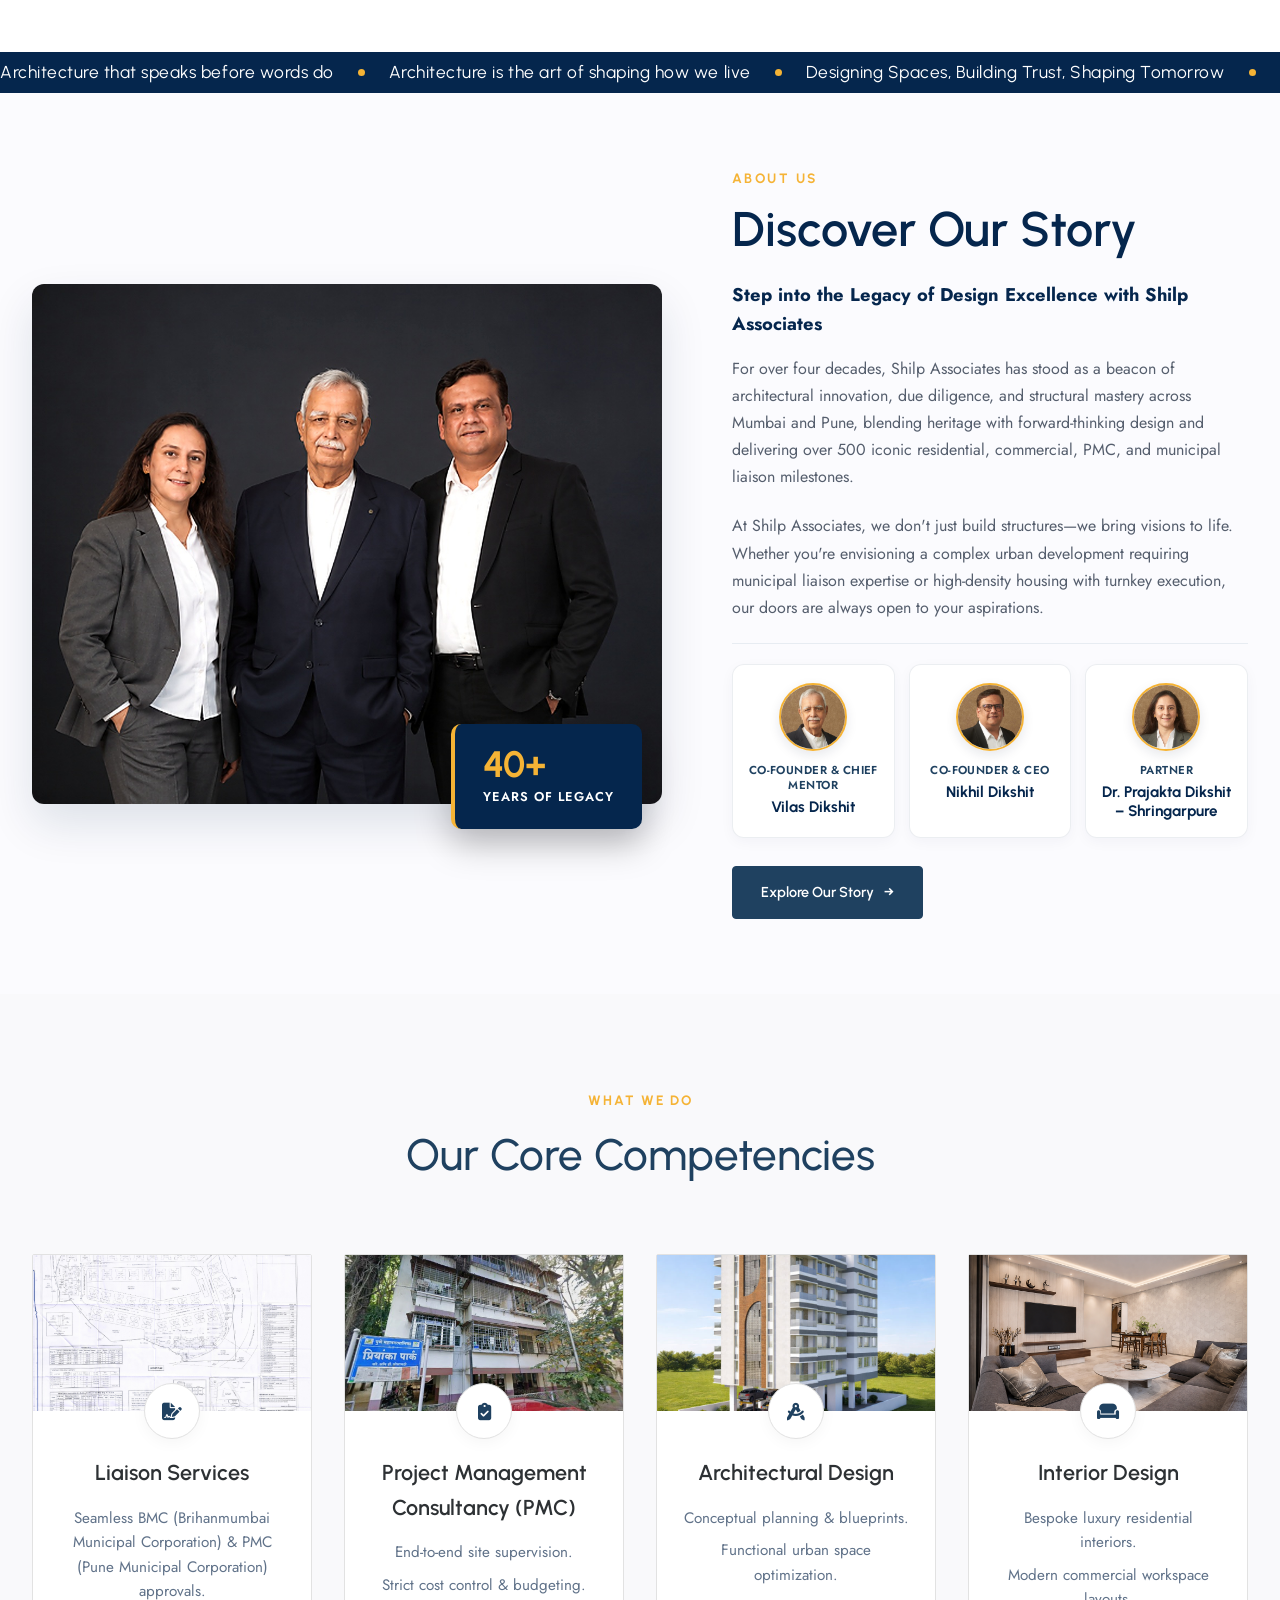
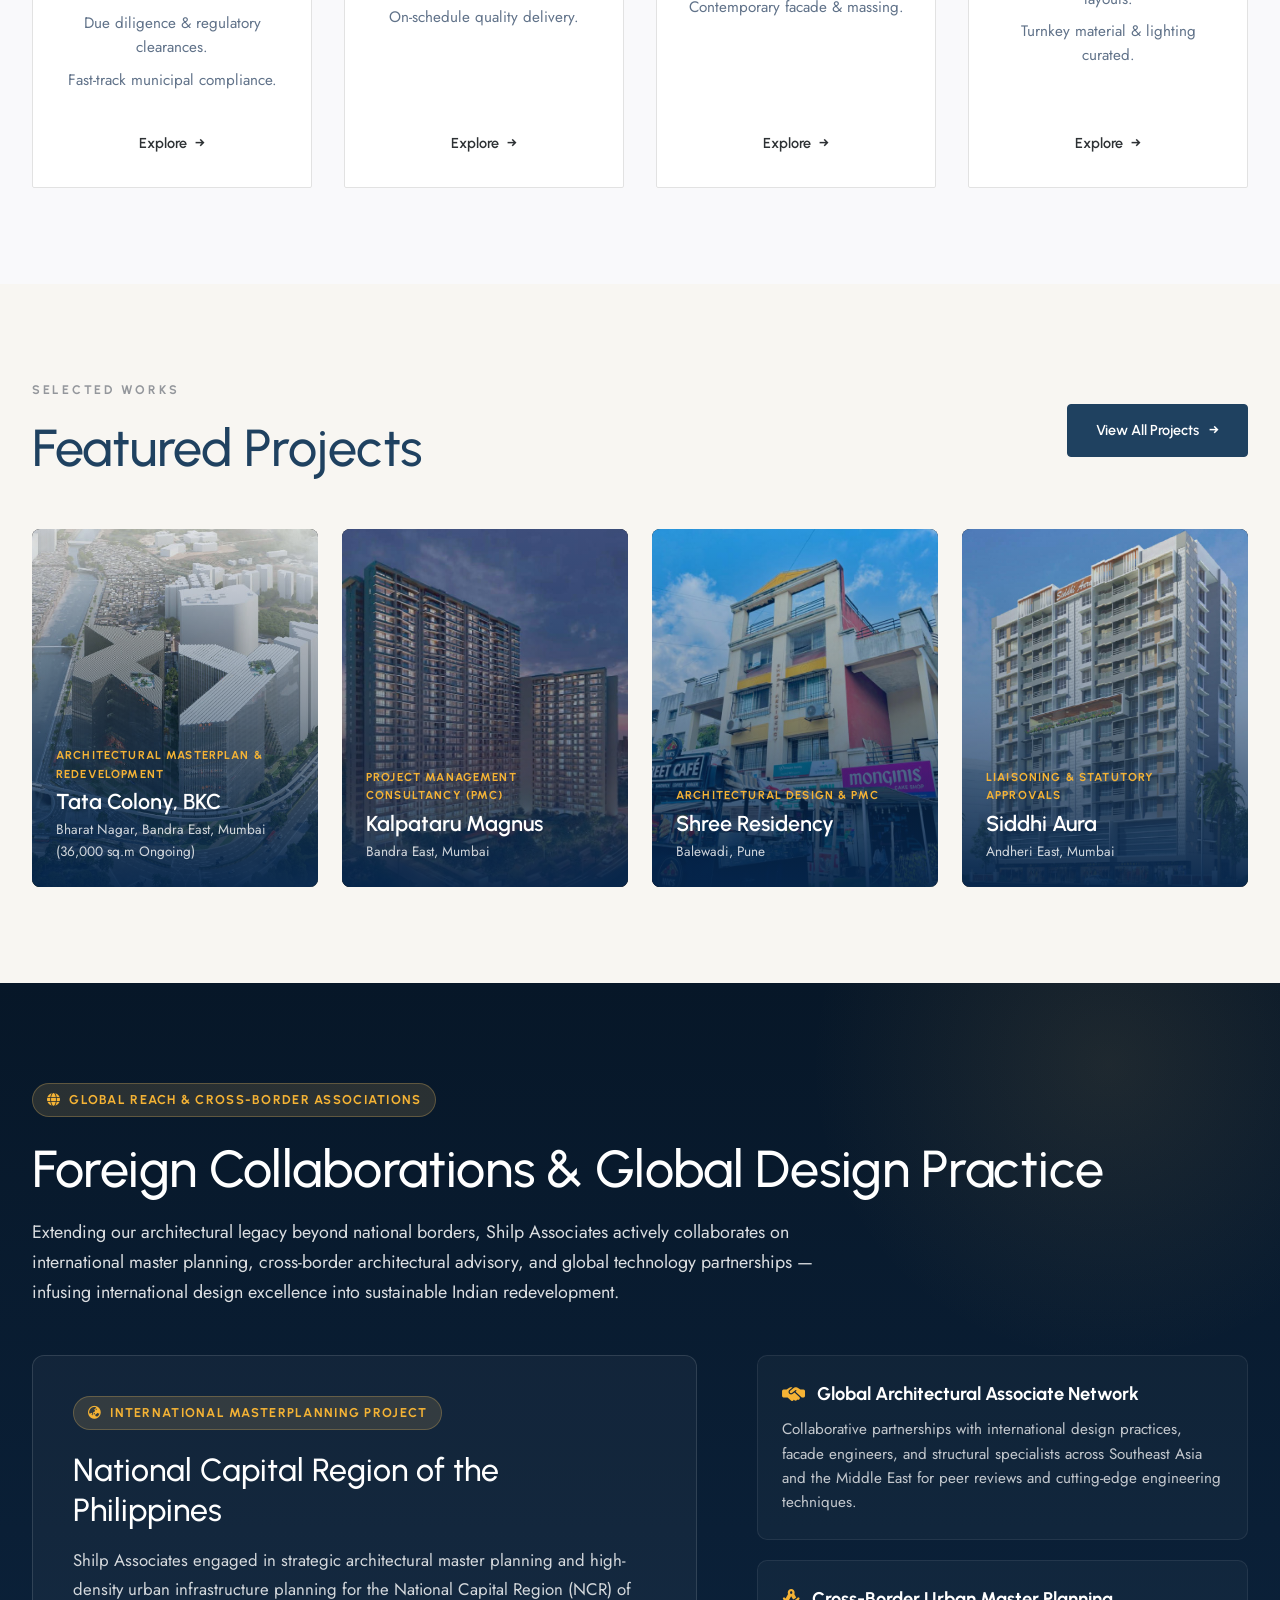
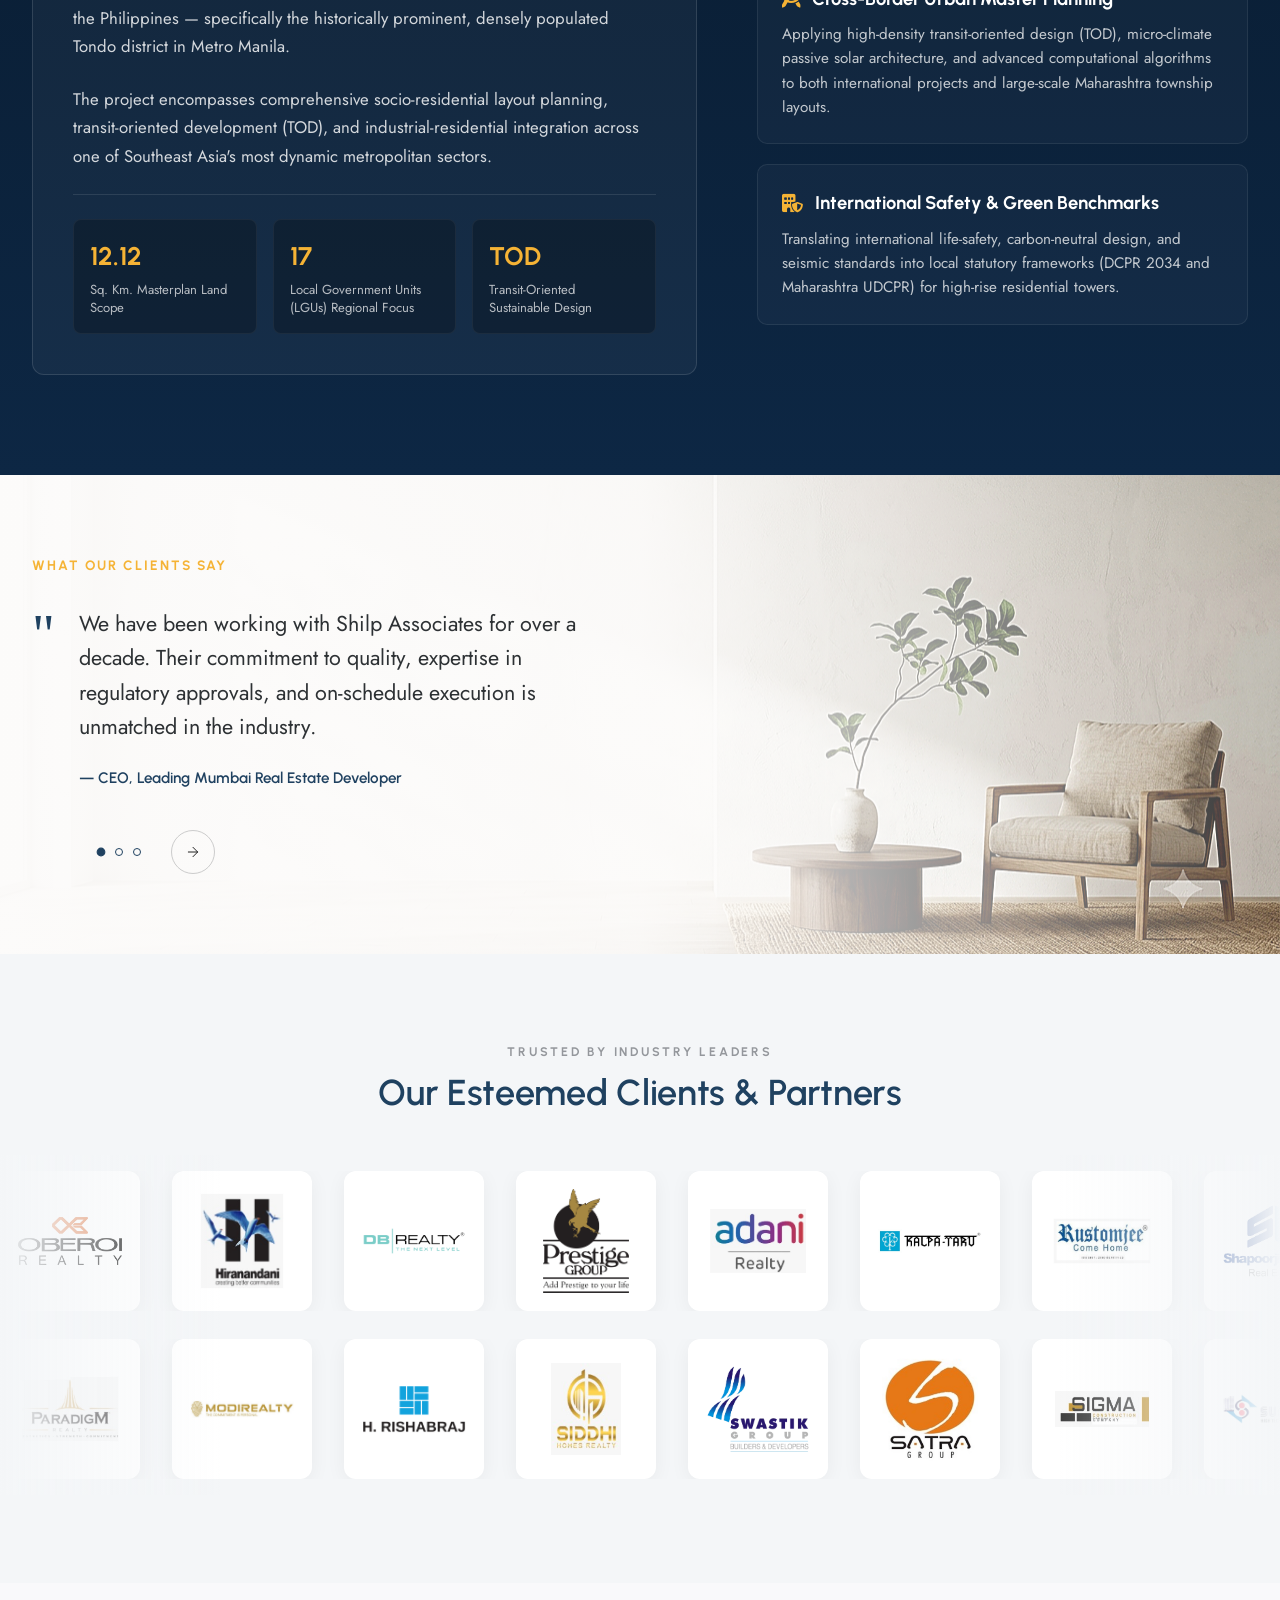
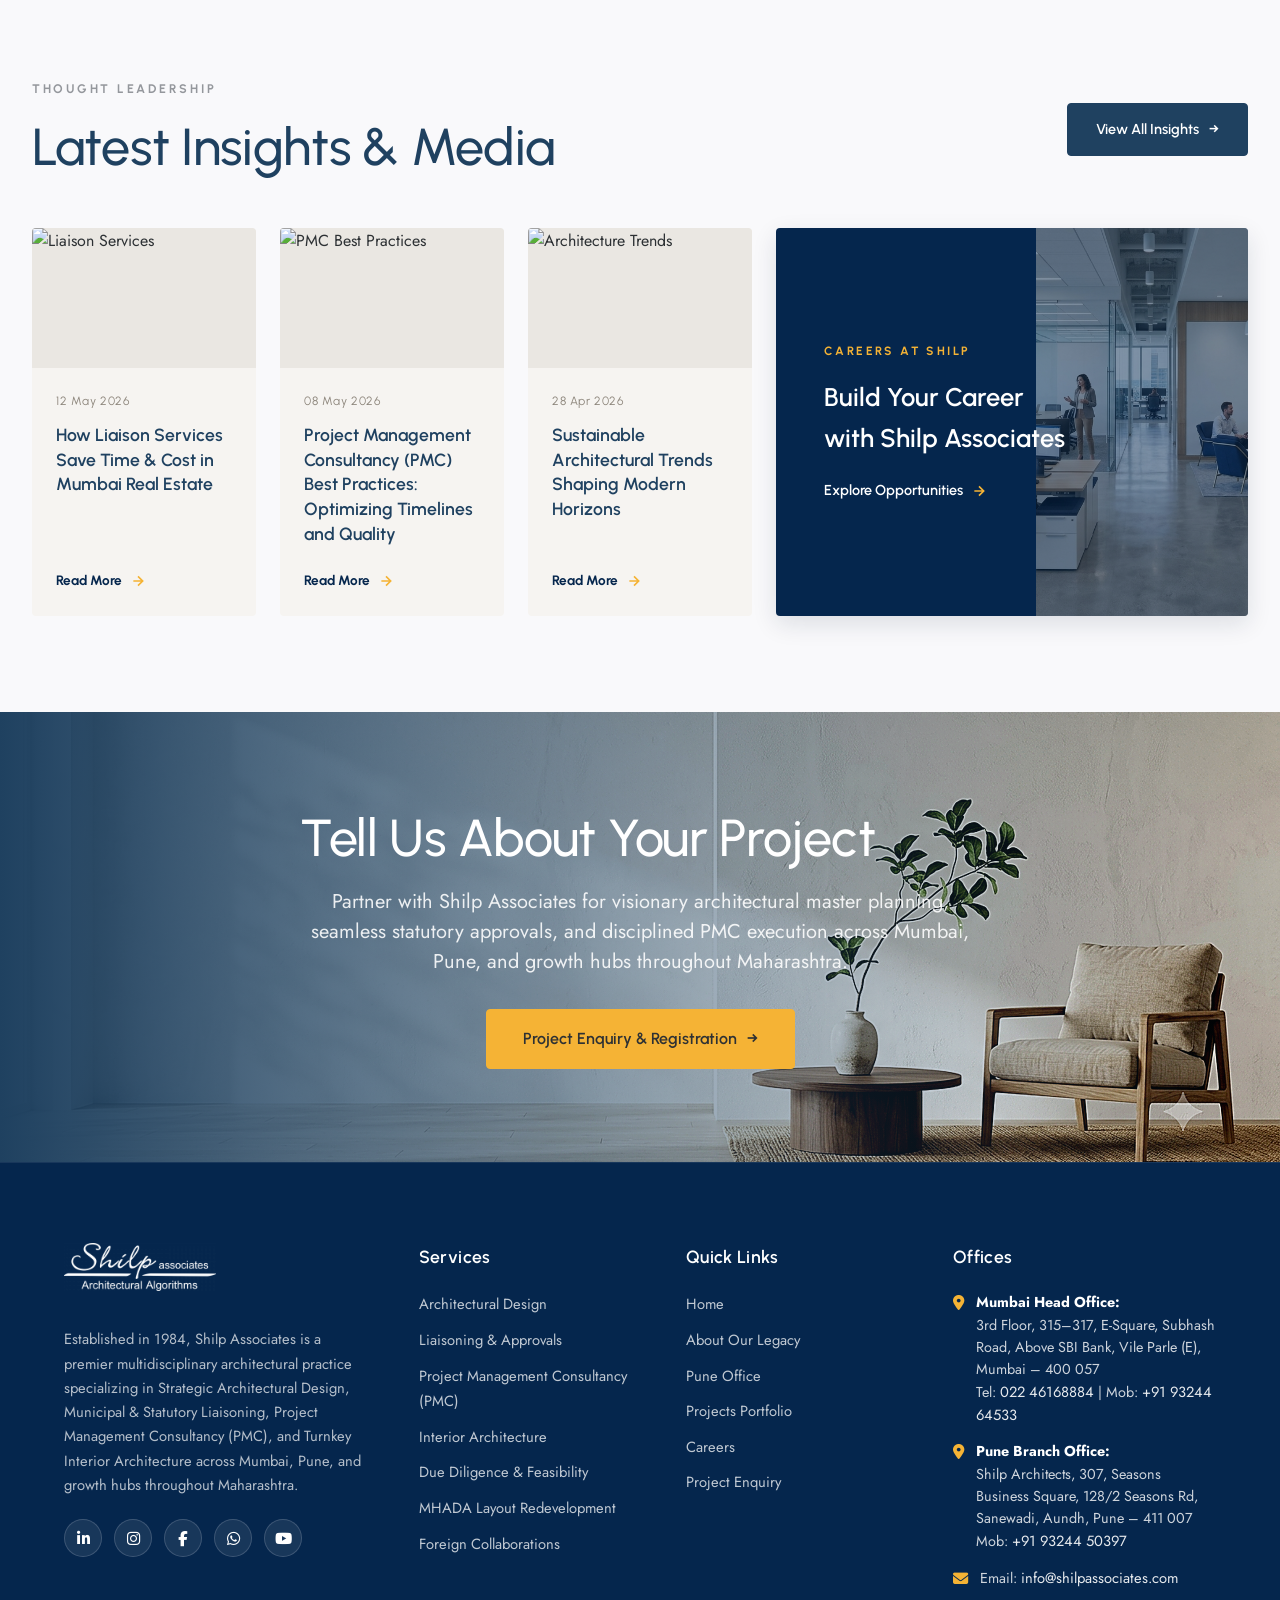
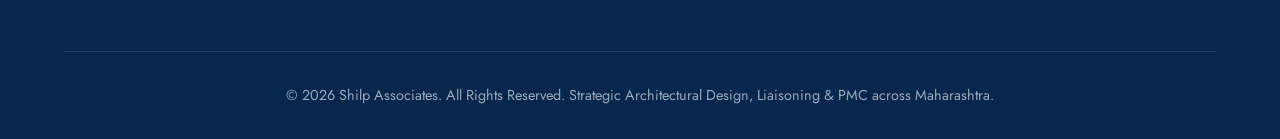
==== commit f55bbb19: "feat(clients): add new high-res separate client logos from user zip including Adani, Agrawals, Sunbe" ====
--- a/index.html
+++ b/index.html
@@ -529,73 +529,82 @@
 </section>
 
 <!-- ============================== CLIENTS SECTION ============================== -->
+<!-- ============================== CLIENTS SECTION ============================== -->
 <section class="clients-section reveal-up" id="clients">
   <div class="wrap">
     <span class="section-tag-gold" style="text-align: center; display: block; margin-bottom: 8px;">TRUSTED BY INDUSTRY LEADERS</span>
     <h2 class="h2" style="text-align: center; margin-bottom: 40px;">Our Esteemed Clients &amp; Partners</h2>
   </div>
 
-  <!-- Dynamic Marquee Tape featuring all 28 partners -->
+  <!-- Dynamic Marquee Tape featuring all 32 authentic partners -->
   <div class="logo-marquee-container">
     <!-- Row 1: Leftward Infinite Scroll -->
     <div class="logo-marquee-row">
       <div class="marquee-track marquee-track-left">
-        <div class="marquee-card-box"><img src="assets/clients/client-01-oberoi-realty.png" alt="Oberoi Realty" loading="lazy"></div>
-        <div class="marquee-card-box"><img src="assets/clients/client-02-hiranandani.png" alt="Hiranandani" loading="lazy"></div>
-        <div class="marquee-card-box"><img src="assets/clients/client-03-db-realty.png" alt="DB Realty" loading="lazy"></div>
-        <div class="marquee-card-box"><img src="assets/clients/client-04-prestige-group.png" alt="Prestige Group" loading="lazy"></div>
+        <div class="marquee-card-box"><img src="assets/clients/01-oberoi-realty.png" alt="Oberoi Realty" loading="lazy"></div>
+        <div class="marquee-card-box"><img src="assets/clients/02-hiranandani.png" alt="Hiranandani" loading="lazy"></div>
+        <div class="marquee-card-box"><img src="assets/clients/03-db-realty.png" alt="DB Realty" loading="lazy"></div>
+        <div class="marquee-card-box"><img src="assets/clients/04-prestige-group.png" alt="Prestige Group" loading="lazy"></div>
+        <div class="marquee-card-box"><img src="assets/clients/05-adani-realty.png" alt="Adani Realty" loading="lazy"></div>
+        <div class="marquee-card-box"><img src="assets/clients/06-kalpataru.png" alt="Kalpataru" loading="lazy"></div>
+        <div class="marquee-card-box"><img src="assets/clients/07-rustomjee.png" alt="Rustomjee" loading="lazy"></div>
+        <div class="marquee-card-box"><img src="assets/clients/08-shapoorji-pallonji-real-estate.png" alt="Shapoorji Pallonji Real Estate" loading="lazy"></div>
+        <div class="marquee-card-box"><img src="assets/clients/09-sugee.png" alt="Sugee Group" loading="lazy"></div>
+        <div class="marquee-card-box"><img src="assets/clients/10-sheth-creators.png" alt="Sheth Creators" loading="lazy"></div>
+        <div class="marquee-card-box"><img src="assets/clients/11-agrawals.png" alt="Agrawals" loading="lazy"></div>
+        <div class="marquee-card-box"><img src="assets/clients/12-bharat.png" alt="Bharat Infrastructure" loading="lazy"></div>
+        <div class="marquee-card-box"><img src="assets/clients/13-paranjape.png" alt="Paranjape Schemes" loading="lazy"></div>
+        <div class="marquee-card-box"><img src="assets/clients/14-sd-corp.png" alt="SD Corp" loading="lazy"></div>
+        <div class="marquee-card-box"><img src="assets/clients/15-peninsula-land.png" alt="Peninsula Land" loading="lazy"></div>
         <div class="marquee-card-box"><img src="assets/clients/client-05-abil-group.png" alt="ABIL Group" loading="lazy"></div>
-        <div class="marquee-card-box"><img src="assets/clients/client-06-sheth-creators.jpg" alt="Sheth Creators" loading="lazy"></div>
-        <div class="marquee-card-box"><img src="assets/clients/client-07-rustomjee.png" alt="Rustomjee" loading="lazy"></div>
-        <div class="marquee-card-box"><img src="assets/clients/client-08-shapoorji-pallonji.png" alt="Shapoorji Pallonji" loading="lazy"></div>
-        <div class="marquee-card-box"><img src="assets/clients/client-09-sugee-group.png" alt="Sugee Group" loading="lazy"></div>
-        <div class="marquee-card-box"><img src="assets/clients/client-10-kalpataru.png" alt="Kalpataru" loading="lazy"></div>
-        <div class="marquee-card-box"><img src="assets/clients/client-11-bharat-infrastructure.png" alt="Bharat Infrastructure" loading="lazy"></div>
-        <div class="marquee-card-box"><img src="assets/clients/client-12-paranjape-schemes.png" alt="Paranjape Schemes" loading="lazy"></div>
-        <div class="marquee-card-box"><img src="assets/clients/client-13-sd-corp.jpeg" alt="SD Corp" loading="lazy"></div>
-        <div class="marquee-card-box"><img src="assets/clients/client-14-peninsula-land.png" alt="Peninsula Land" loading="lazy"></div>
-        <div class="marquee-card-box"><img src="assets/clients/client-01-oberoi-realty.png" alt="Oberoi Realty" loading="lazy"></div>
-        <div class="marquee-card-box"><img src="assets/clients/client-02-hiranandani.png" alt="Hiranandani" loading="lazy"></div>
-        <div class="marquee-card-box"><img src="assets/clients/client-03-db-realty.png" alt="DB Realty" loading="lazy"></div>
-        <div class="marquee-card-box"><img src="assets/clients/client-04-prestige-group.png" alt="Prestige Group" loading="lazy"></div>
+        <div class="marquee-card-box"><img src="assets/clients/01-oberoi-realty.png" alt="Oberoi Realty" loading="lazy"></div>
+        <div class="marquee-card-box"><img src="assets/clients/02-hiranandani.png" alt="Hiranandani" loading="lazy"></div>
+        <div class="marquee-card-box"><img src="assets/clients/03-db-realty.png" alt="DB Realty" loading="lazy"></div>
+        <div class="marquee-card-box"><img src="assets/clients/04-prestige-group.png" alt="Prestige Group" loading="lazy"></div>
+        <div class="marquee-card-box"><img src="assets/clients/05-adani-realty.png" alt="Adani Realty" loading="lazy"></div>
+        <div class="marquee-card-box"><img src="assets/clients/06-kalpataru.png" alt="Kalpataru" loading="lazy"></div>
+        <div class="marquee-card-box"><img src="assets/clients/07-rustomjee.png" alt="Rustomjee" loading="lazy"></div>
+        <div class="marquee-card-box"><img src="assets/clients/08-shapoorji-pallonji-real-estate.png" alt="Shapoorji Pallonji Real Estate" loading="lazy"></div>
+        <div class="marquee-card-box"><img src="assets/clients/09-sugee.png" alt="Sugee Group" loading="lazy"></div>
+        <div class="marquee-card-box"><img src="assets/clients/10-sheth-creators.png" alt="Sheth Creators" loading="lazy"></div>
+        <div class="marquee-card-box"><img src="assets/clients/11-agrawals.png" alt="Agrawals" loading="lazy"></div>
+        <div class="marquee-card-box"><img src="assets/clients/12-bharat.png" alt="Bharat Infrastructure" loading="lazy"></div>
+        <div class="marquee-card-box"><img src="assets/clients/13-paranjape.png" alt="Paranjape Schemes" loading="lazy"></div>
+        <div class="marquee-card-box"><img src="assets/clients/14-sd-corp.png" alt="SD Corp" loading="lazy"></div>
+        <div class="marquee-card-box"><img src="assets/clients/15-peninsula-land.png" alt="Peninsula Land" loading="lazy"></div>
         <div class="marquee-card-box"><img src="assets/clients/client-05-abil-group.png" alt="ABIL Group" loading="lazy"></div>
-        <div class="marquee-card-box"><img src="assets/clients/client-06-sheth-creators.jpg" alt="Sheth Creators" loading="lazy"></div>
-        <div class="marquee-card-box"><img src="assets/clients/client-07-rustomjee.png" alt="Rustomjee" loading="lazy"></div>
-        <div class="marquee-card-box"><img src="assets/clients/client-08-shapoorji-pallonji.png" alt="Shapoorji Pallonji" loading="lazy"></div>
-        <div class="marquee-card-box"><img src="assets/clients/client-09-sugee-group.png" alt="Sugee Group" loading="lazy"></div>
-        <div class="marquee-card-box"><img src="assets/clients/client-10-kalpataru.png" alt="Kalpataru" loading="lazy"></div>
-        <div class="marquee-card-box"><img src="assets/clients/client-11-bharat-infrastructure.png" alt="Bharat Infrastructure" loading="lazy"></div>
-        <div class="marquee-card-box"><img src="assets/clients/client-12-paranjape-schemes.png" alt="Paranjape Schemes" loading="lazy"></div>
-        <div class="marquee-card-box"><img src="assets/clients/client-13-sd-corp.jpeg" alt="SD Corp" loading="lazy"></div>
-        <div class="marquee-card-box"><img src="assets/clients/client-14-peninsula-land.png" alt="Peninsula Land" loading="lazy"></div>
       </div>
     </div>
     <!-- Row 2: Rightward Infinite Scroll -->
     <div class="logo-marquee-row">
       <div class="marquee-track marquee-track-right">
-        <div class="marquee-card-box"><img src="assets/clients/client-15-paradigm-realty.png" alt="Paradigm Realty" loading="lazy"></div>
-        <div class="marquee-card-box"><img src="assets/clients/client-16-modi-realty.png" alt="Modi Realty" loading="lazy"></div>
-        <div class="marquee-card-box"><img src="assets/clients/client-17-rishabraj.png" alt="Rishabraj" loading="lazy"></div>
-        <div class="marquee-card-box"><img src="assets/clients/client-18-siddhi-homes.png" alt="Siddhi Homes" loading="lazy"></div>
-        <div class="marquee-card-box"><img src="assets/clients/client-19-swastik-group.png" alt="Swastik Group" loading="lazy"></div>
-        <div class="marquee-card-box"><img src="assets/clients/client-20-satra-group.jpeg" alt="Satra Group" loading="lazy"></div>
-        <div class="marquee-card-box"><img src="assets/clients/client-21-sigma-construction.png" alt="Sigma Construction" loading="lazy"></div>
-        <div class="marquee-card-box"><img src="assets/clients/client-22-options-developers.webp" alt="Options Developers" loading="lazy"></div>
-        <div class="marquee-card-box"><img src="assets/clients/client-23-gurukrupa-realcon.png" alt="Gurukrupa Realcon" loading="lazy"></div>
+        <div class="marquee-card-box"><img src="assets/clients/16-paradigm-realty.png" alt="Paradigm Realty" loading="lazy"></div>
+        <div class="marquee-card-box"><img src="assets/clients/17-modi-realty.png" alt="Modi Realty" loading="lazy"></div>
+        <div class="marquee-card-box"><img src="assets/clients/18-h-rishabraj.png" alt="H. Rishabraj" loading="lazy"></div>
+        <div class="marquee-card-box"><img src="assets/clients/19-siddhi-homes-realty.png" alt="Siddhi Homes Realty" loading="lazy"></div>
+        <div class="marquee-card-box"><img src="assets/clients/20-swastik-group.png" alt="Swastik Group" loading="lazy"></div>
+        <div class="marquee-card-box"><img src="assets/clients/21-satra-group.png" alt="Satra Group" loading="lazy"></div>
+        <div class="marquee-card-box"><img src="assets/clients/22-sigma-construction-company.png" alt="Sigma Construction Company" loading="lazy"></div>
+        <div class="marquee-card-box"><img src="assets/clients/23-sunbeam-high-tech-developers.png" alt="Sunbeam High Tech Developers" loading="lazy"></div>
+        <div class="marquee-card-box"><img src="assets/clients/24-options-developers-builders.png" alt="Options Developers & Builders" loading="lazy"></div>
+        <div class="marquee-card-box"><img src="assets/clients/25-kotibhaskar-group.png" alt="Kotibhaskar Group" loading="lazy"></div>
+        <div class="marquee-card-box"><img src="assets/clients/26-gurukrupa-realcon.png" alt="Gurukrupa Realcon" loading="lazy"></div>
         <div class="marquee-card-box"><img src="assets/clients/client-24-edelweiss.png" alt="Edelweiss" loading="lazy"></div>
         <div class="marquee-card-box"><img src="assets/clients/client-25-dravya.png" alt="Dravya" loading="lazy"></div>
         <div class="marquee-card-box"><img src="assets/clients/client-26-saraswat-bank.jpg" alt="Saraswat Bank" loading="lazy"></div>
         <div class="marquee-card-box"><img src="assets/clients/client-27-reliance-finance.jpeg" alt="Reliance Finance Limited" loading="lazy"></div>
         <div class="marquee-card-box"><img src="assets/clients/client-28-substantia-capital.png" alt="Substantia Capital" loading="lazy"></div>
-        <div class="marquee-card-box"><img src="assets/clients/client-15-paradigm-realty.png" alt="Paradigm Realty" loading="lazy"></div>
-        <div class="marquee-card-box"><img src="assets/clients/client-16-modi-realty.png" alt="Modi Realty" loading="lazy"></div>
-        <div class="marquee-card-box"><img src="assets/clients/client-17-rishabraj.png" alt="Rishabraj" loading="lazy"></div>
-        <div class="marquee-card-box"><img src="assets/clients/client-18-siddhi-homes.png" alt="Siddhi Homes" loading="lazy"></div>
-        <div class="marquee-card-box"><img src="assets/clients/client-19-swastik-group.png" alt="Swastik Group" loading="lazy"></div>
-        <div class="marquee-card-box"><img src="assets/clients/client-20-satra-group.jpeg" alt="Satra Group" loading="lazy"></div>
-        <div class="marquee-card-box"><img src="assets/clients/client-21-sigma-construction.png" alt="Sigma Construction" loading="lazy"></div>
-        <div class="marquee-card-box"><img src="assets/clients/client-22-options-developers.webp" alt="Options Developers" loading="lazy"></div>
-        <div class="marquee-card-box"><img src="assets/clients/client-23-gurukrupa-realcon.png" alt="Gurukrupa Realcon" loading="lazy"></div>
+        <div class="marquee-card-box"><img src="assets/clients/16-paradigm-realty.png" alt="Paradigm Realty" loading="lazy"></div>
+        <div class="marquee-card-box"><img src="assets/clients/17-modi-realty.png" alt="Modi Realty" loading="lazy"></div>
+        <div class="marquee-card-box"><img src="assets/clients/18-h-rishabraj.png" alt="H. Rishabraj" loading="lazy"></div>
+        <div class="marquee-card-box"><img src="assets/clients/19-siddhi-homes-realty.png" alt="Siddhi Homes Realty" loading="lazy"></div>
+        <div class="marquee-card-box"><img src="assets/clients/20-swastik-group.png" alt="Swastik Group" loading="lazy"></div>
+        <div class="marquee-card-box"><img src="assets/clients/21-satra-group.png" alt="Satra Group" loading="lazy"></div>
+        <div class="marquee-card-box"><img src="assets/clients/22-sigma-construction-company.png" alt="Sigma Construction Company" loading="lazy"></div>
+        <div class="marquee-card-box"><img src="assets/clients/23-sunbeam-high-tech-developers.png" alt="Sunbeam High Tech Developers" loading="lazy"></div>
+        <div class="marquee-card-box"><img src="assets/clients/24-options-developers-builders.png" alt="Options Developers & Builders" loading="lazy"></div>
+        <div class="marquee-card-box"><img src="assets/clients/25-kotibhaskar-group.png" alt="Kotibhaskar Group" loading="lazy"></div>
+        <div class="marquee-card-box"><img src="assets/clients/26-gurukrupa-realcon.png" alt="Gurukrupa Realcon" loading="lazy"></div>
         <div class="marquee-card-box"><img src="assets/clients/client-24-edelweiss.png" alt="Edelweiss" loading="lazy"></div>
         <div class="marquee-card-box"><img src="assets/clients/client-25-dravya.png" alt="Dravya" loading="lazy"></div>
         <div class="marquee-card-box"><img src="assets/clients/client-26-saraswat-bank.jpg" alt="Saraswat Bank" loading="lazy"></div>
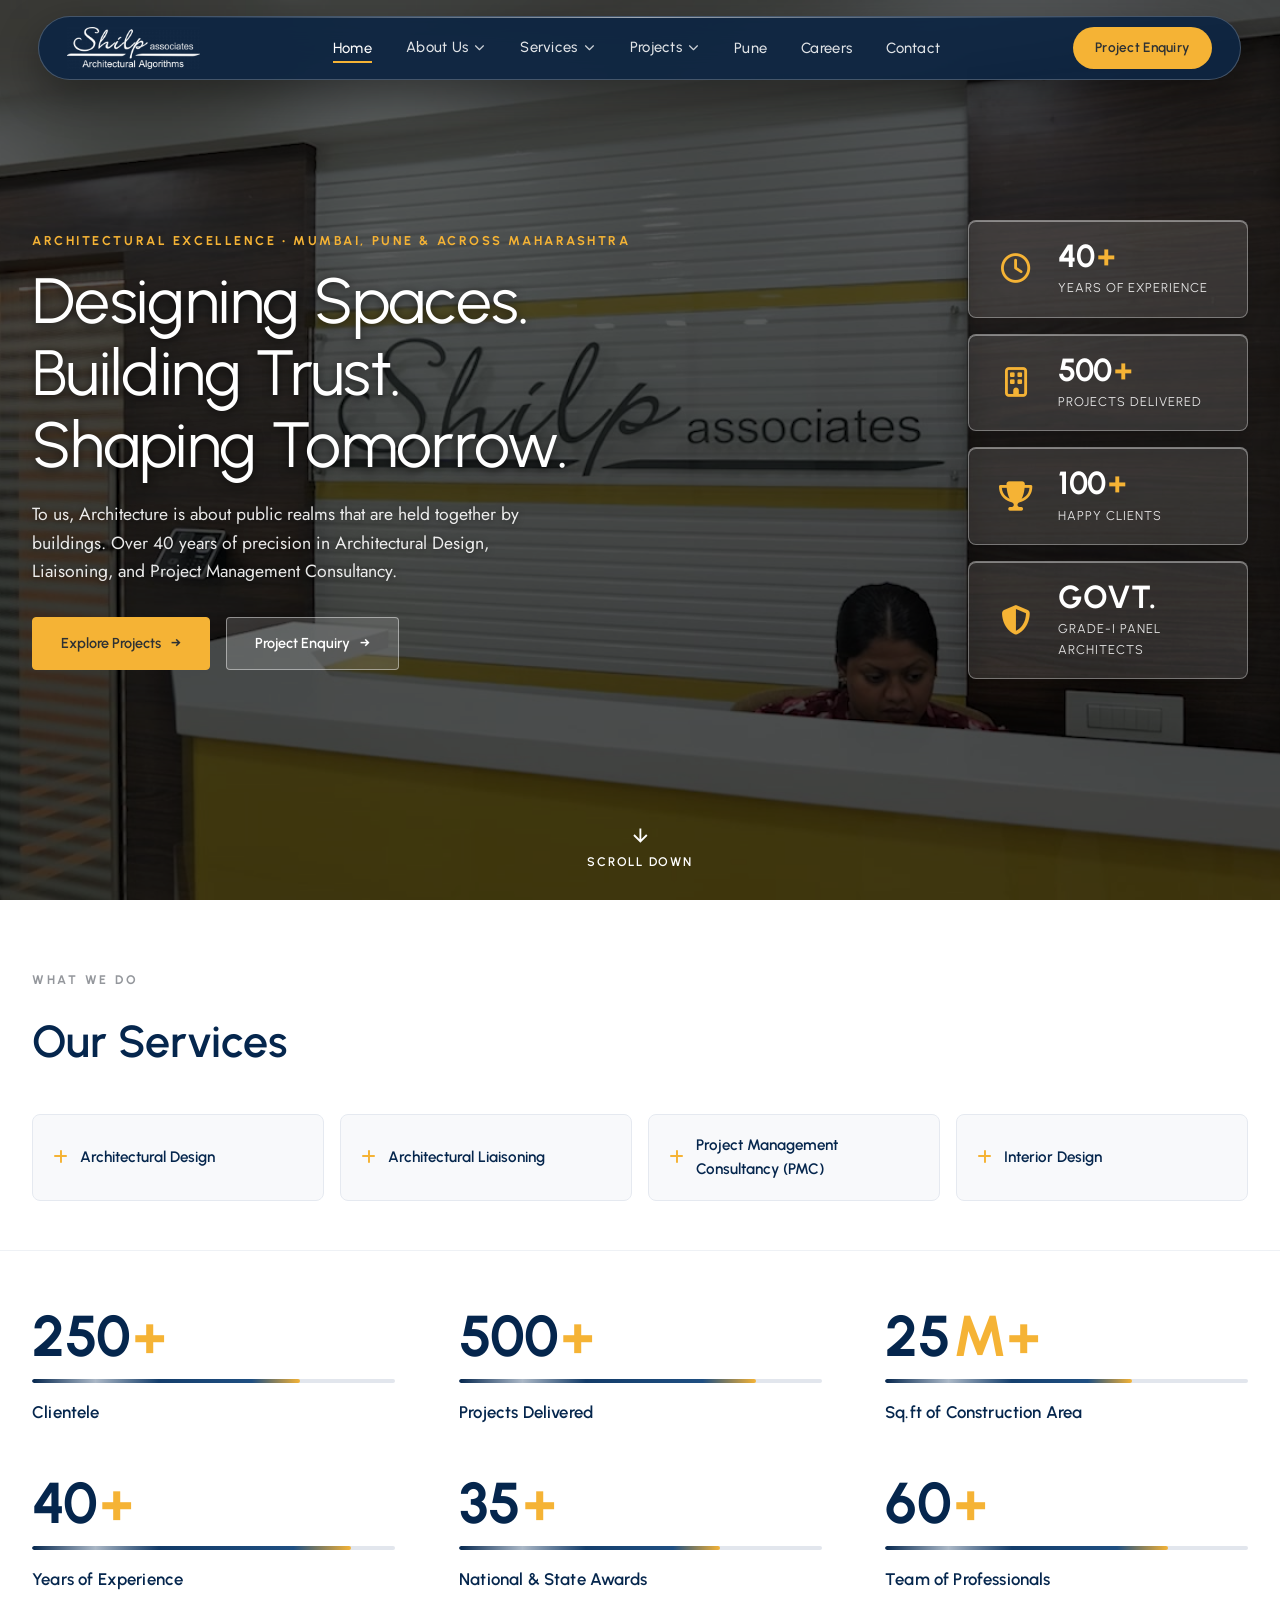
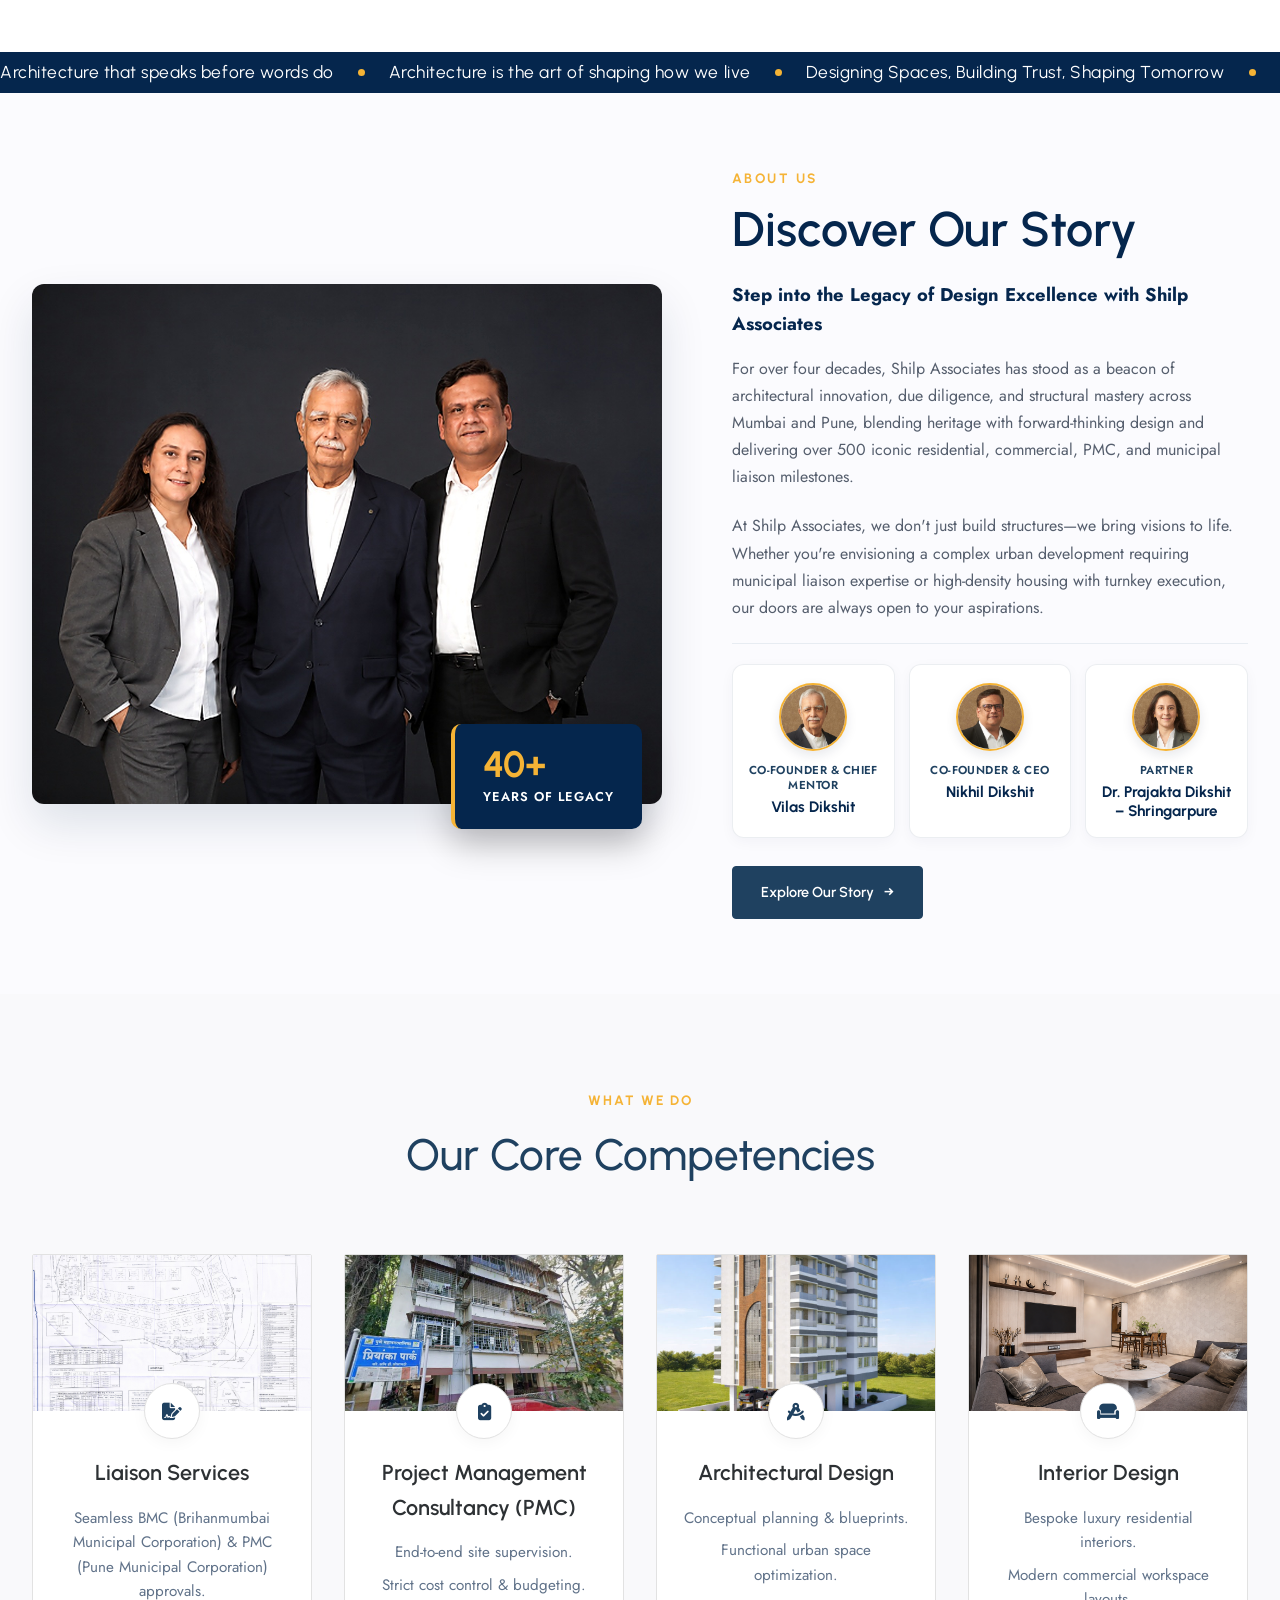
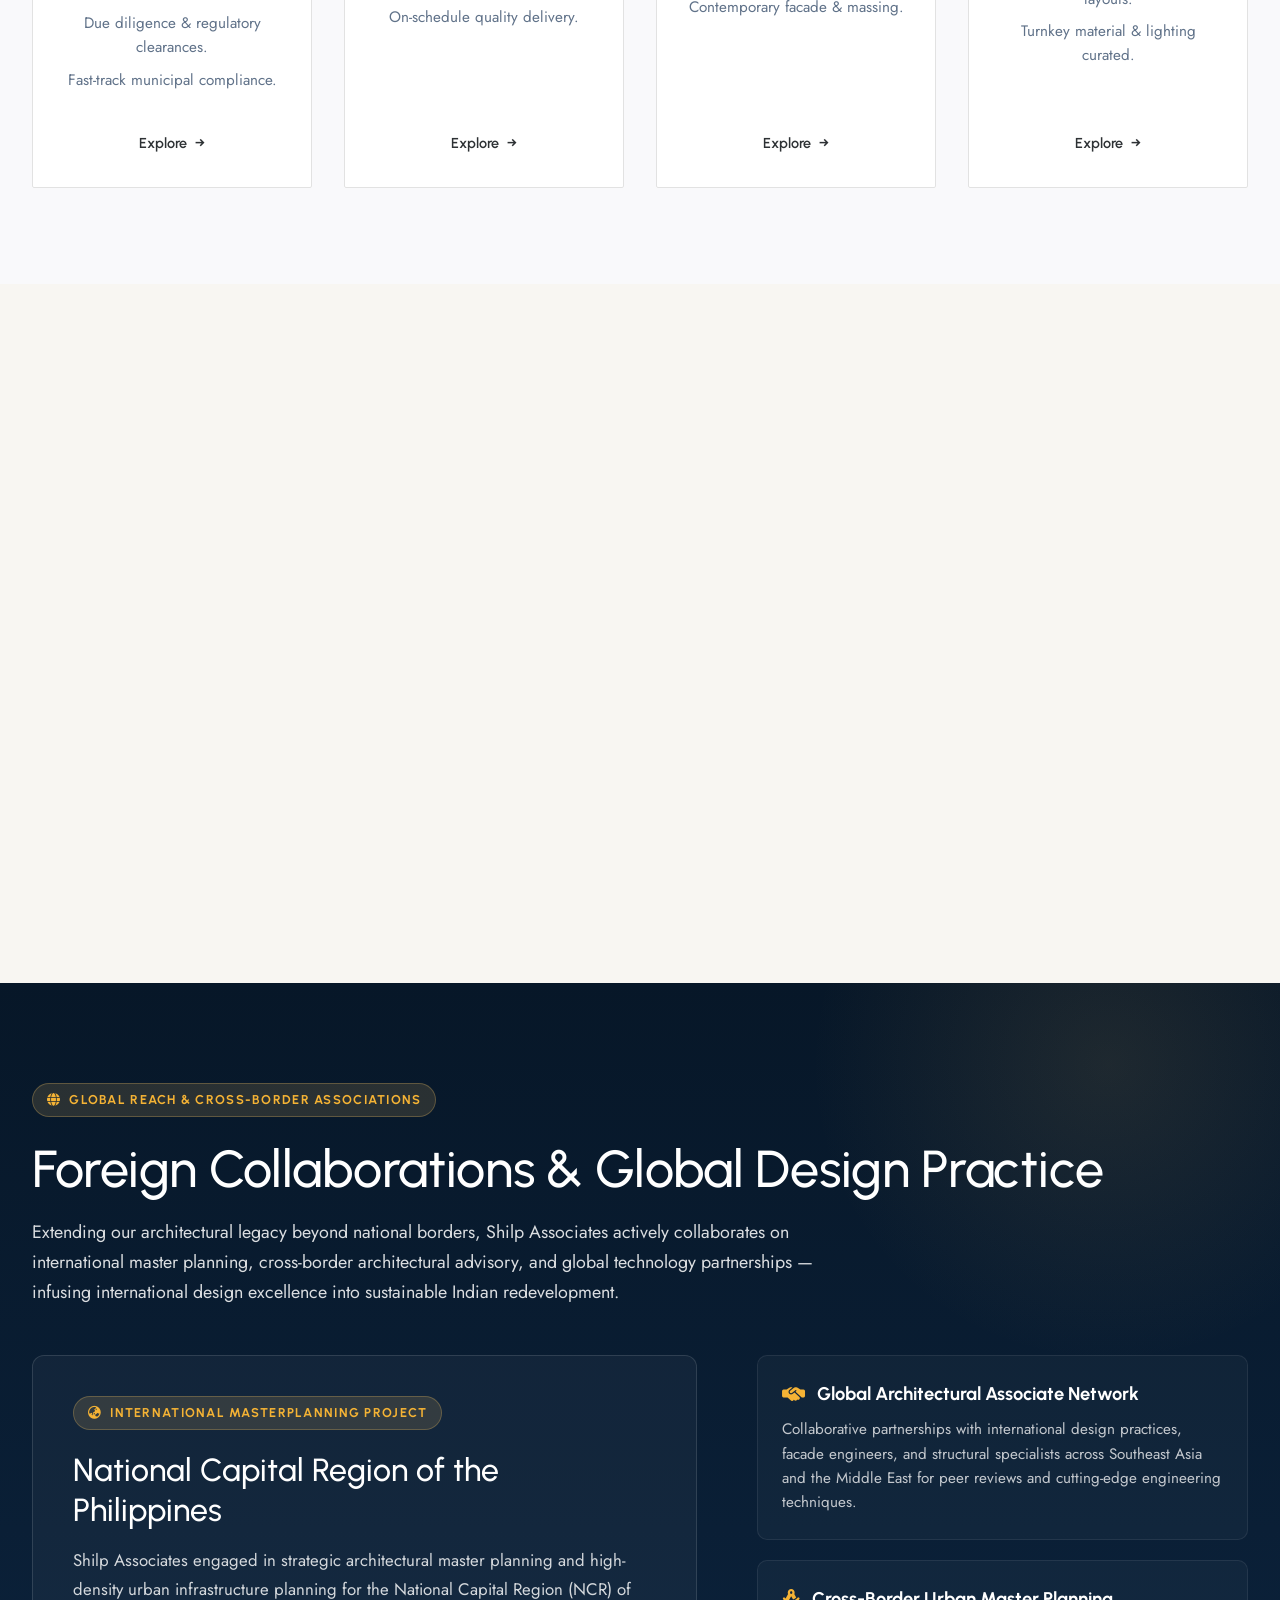
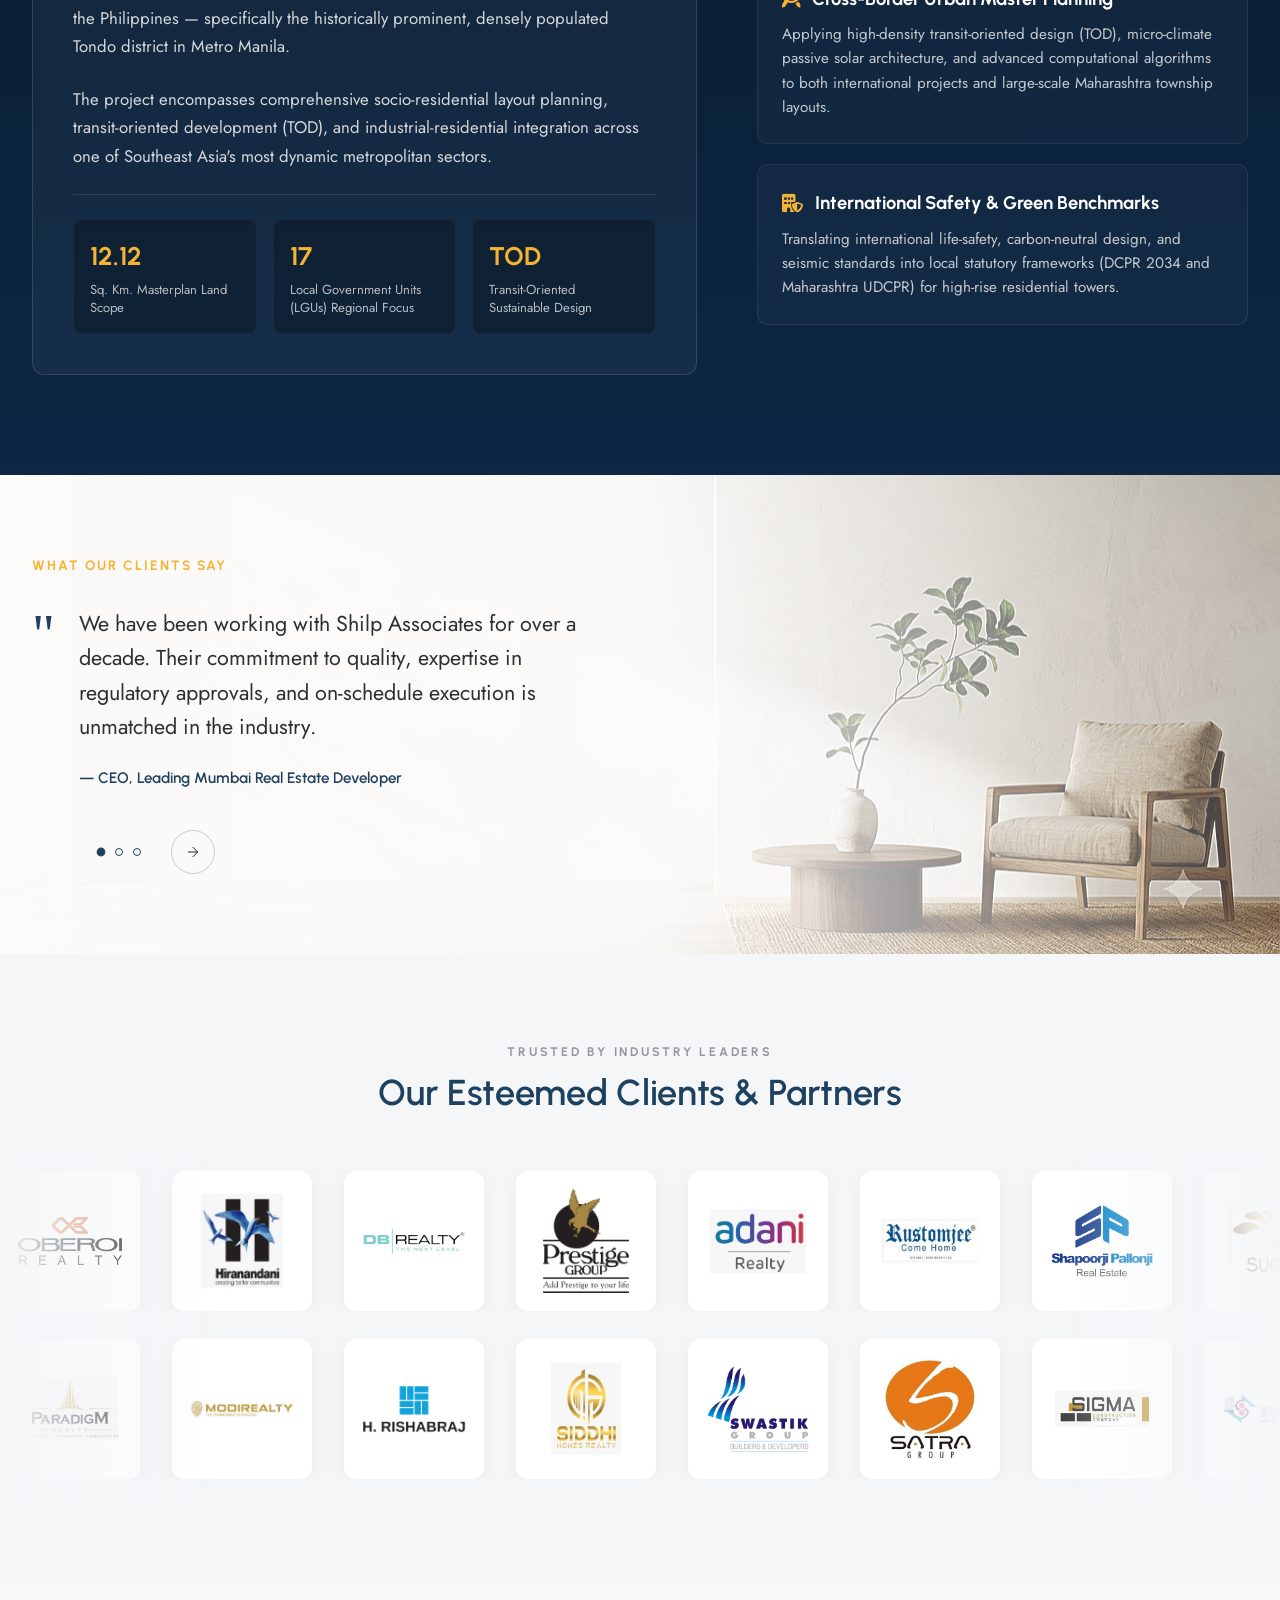
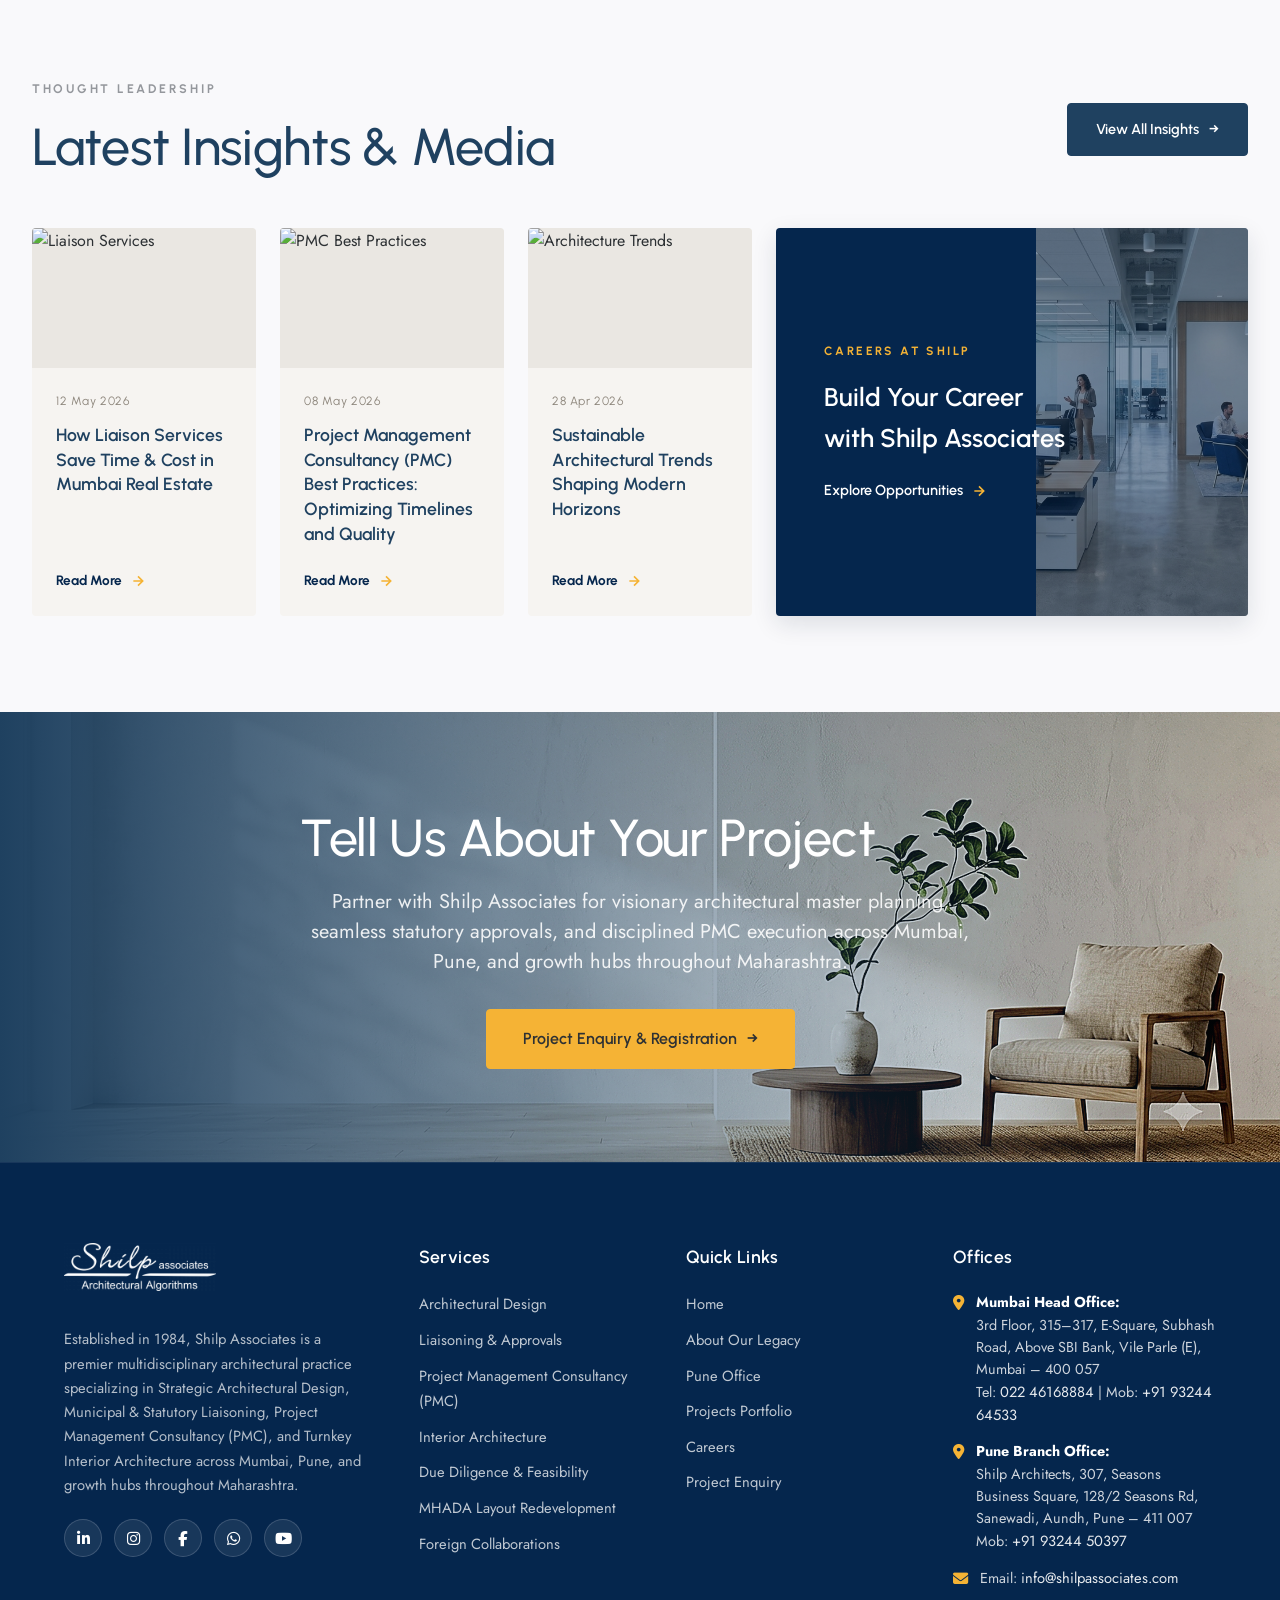
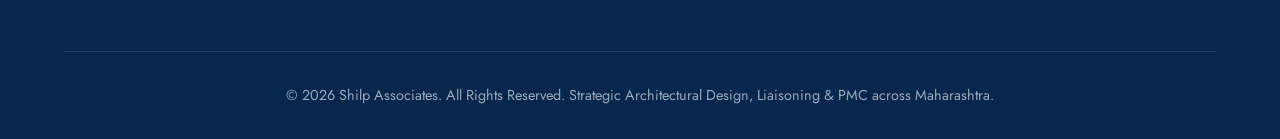
==== commit 4715fc58: "fix(clients): remove Kalpataru from client marquee" ====
--- a/index.html
+++ b/index.html
@@ -546,7 +546,6 @@
         <div class="marquee-card-box"><img src="assets/clients/03-db-realty.png" alt="DB Realty" loading="lazy"></div>
         <div class="marquee-card-box"><img src="assets/clients/04-prestige-group.png" alt="Prestige Group" loading="lazy"></div>
         <div class="marquee-card-box"><img src="assets/clients/05-adani-realty.png" alt="Adani Realty" loading="lazy"></div>
-        <div class="marquee-card-box"><img src="assets/clients/06-kalpataru.png" alt="Kalpataru" loading="lazy"></div>
         <div class="marquee-card-box"><img src="assets/clients/07-rustomjee.png" alt="Rustomjee" loading="lazy"></div>
         <div class="marquee-card-box"><img src="assets/clients/08-shapoorji-pallonji-real-estate.png" alt="Shapoorji Pallonji Real Estate" loading="lazy"></div>
         <div class="marquee-card-box"><img src="assets/clients/09-sugee.png" alt="Sugee Group" loading="lazy"></div>
@@ -562,7 +561,6 @@
         <div class="marquee-card-box"><img src="assets/clients/03-db-realty.png" alt="DB Realty" loading="lazy"></div>
         <div class="marquee-card-box"><img src="assets/clients/04-prestige-group.png" alt="Prestige Group" loading="lazy"></div>
         <div class="marquee-card-box"><img src="assets/clients/05-adani-realty.png" alt="Adani Realty" loading="lazy"></div>
-        <div class="marquee-card-box"><img src="assets/clients/06-kalpataru.png" alt="Kalpataru" loading="lazy"></div>
         <div class="marquee-card-box"><img src="assets/clients/07-rustomjee.png" alt="Rustomjee" loading="lazy"></div>
         <div class="marquee-card-box"><img src="assets/clients/08-shapoorji-pallonji-real-estate.png" alt="Shapoorji Pallonji Real Estate" loading="lazy"></div>
         <div class="marquee-card-box"><img src="assets/clients/09-sugee.png" alt="Sugee Group" loading="lazy"></div>
